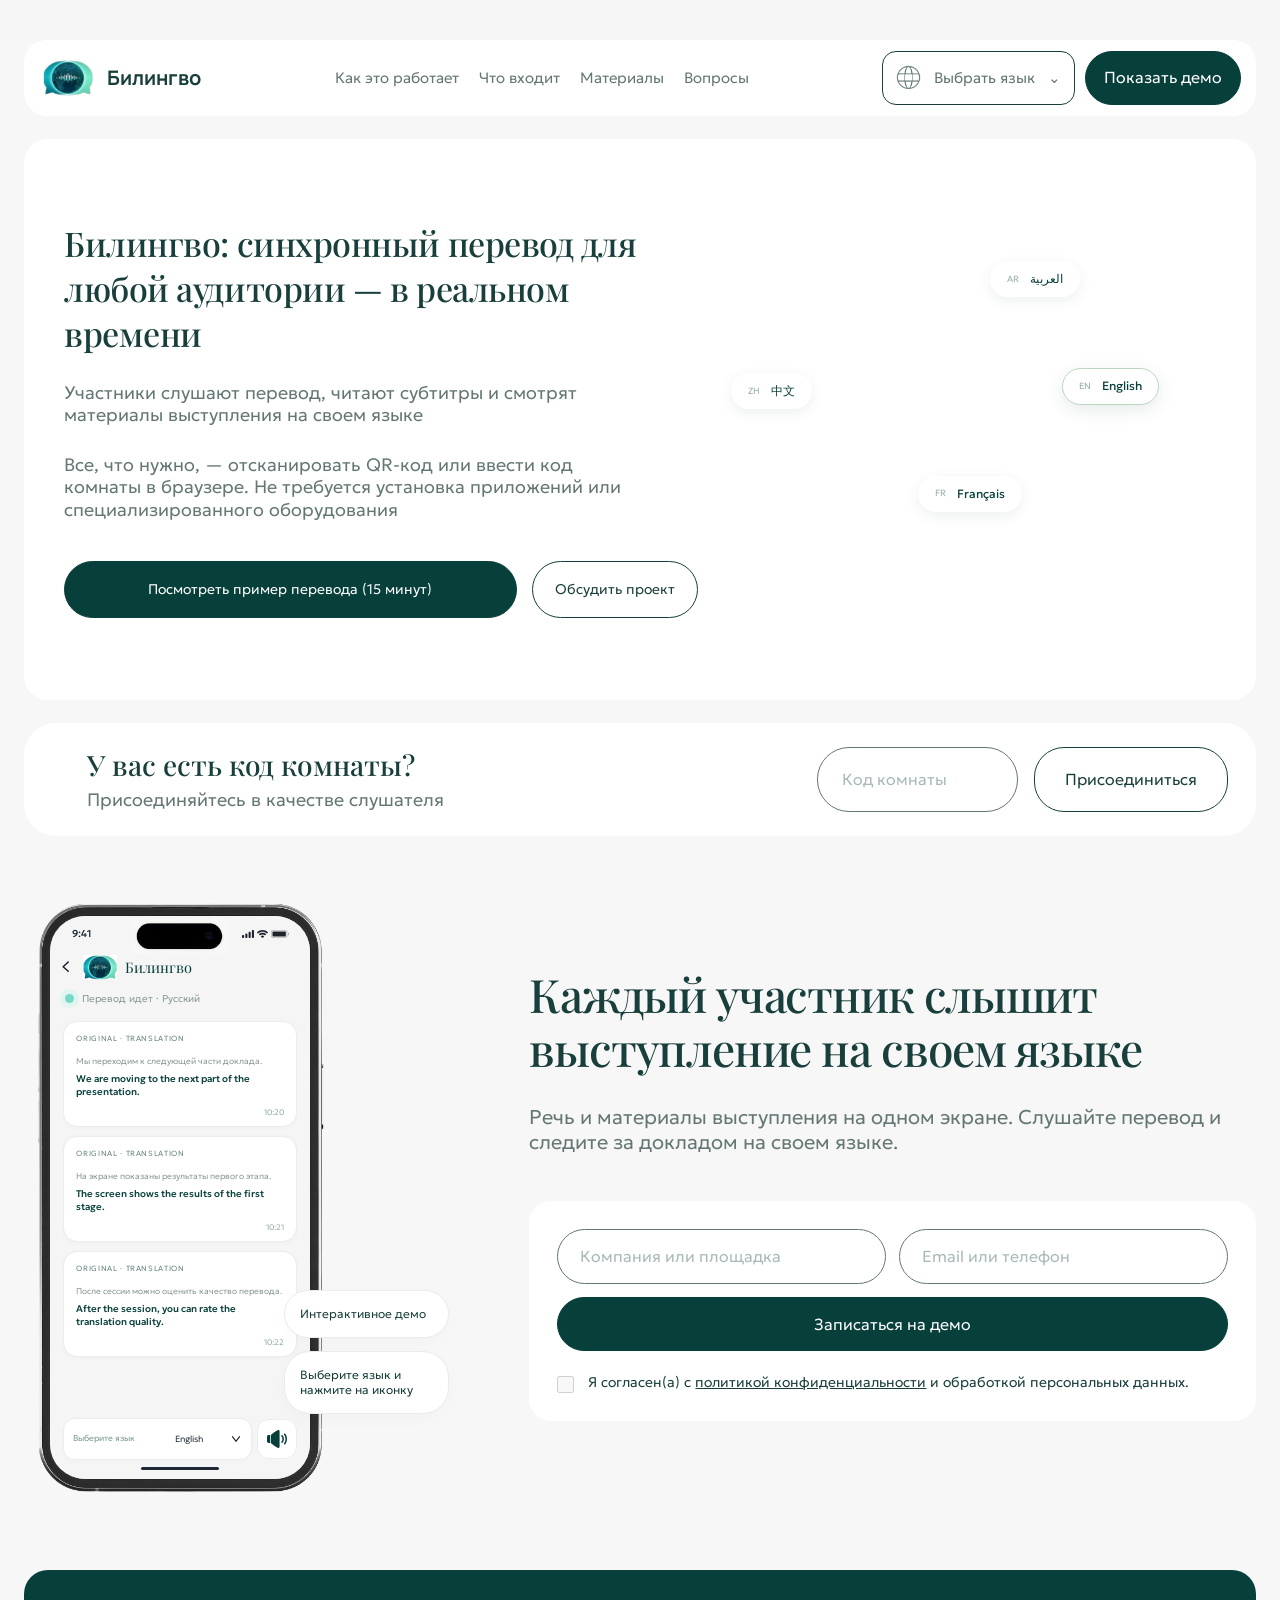
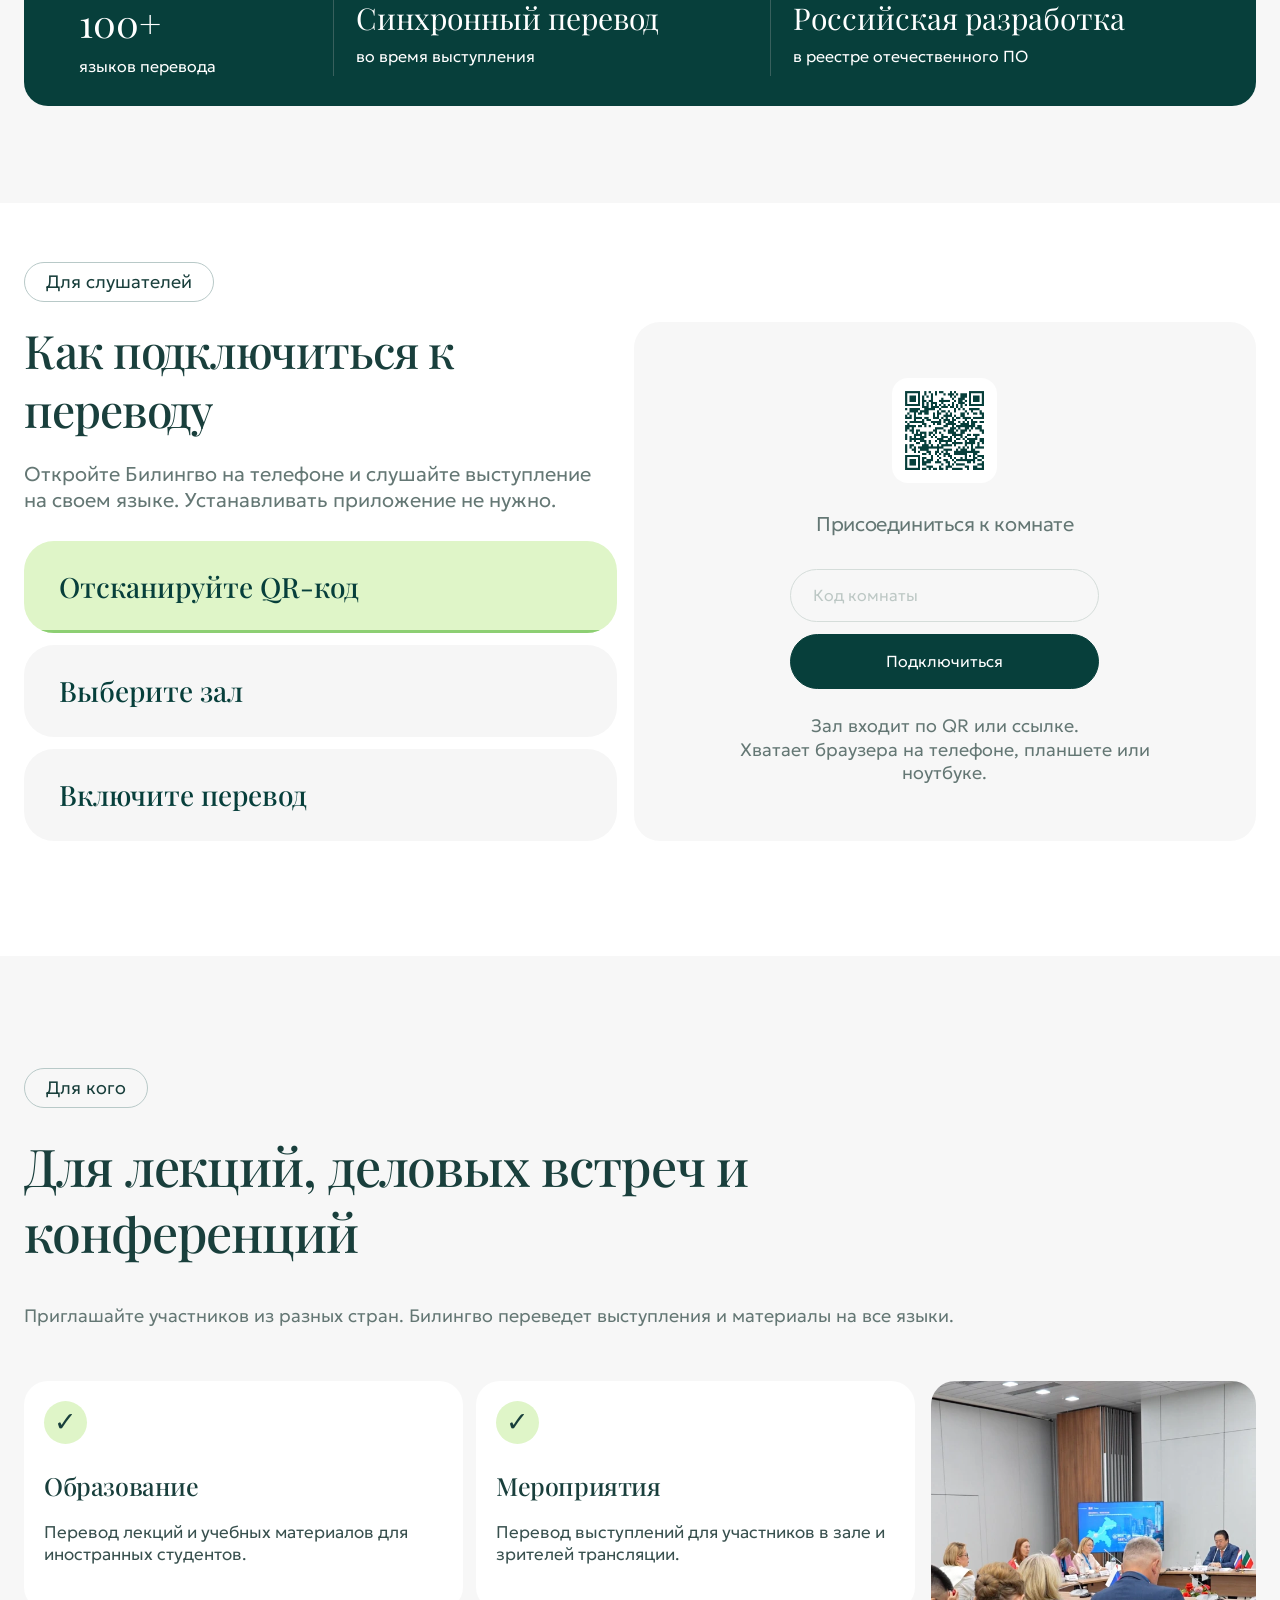
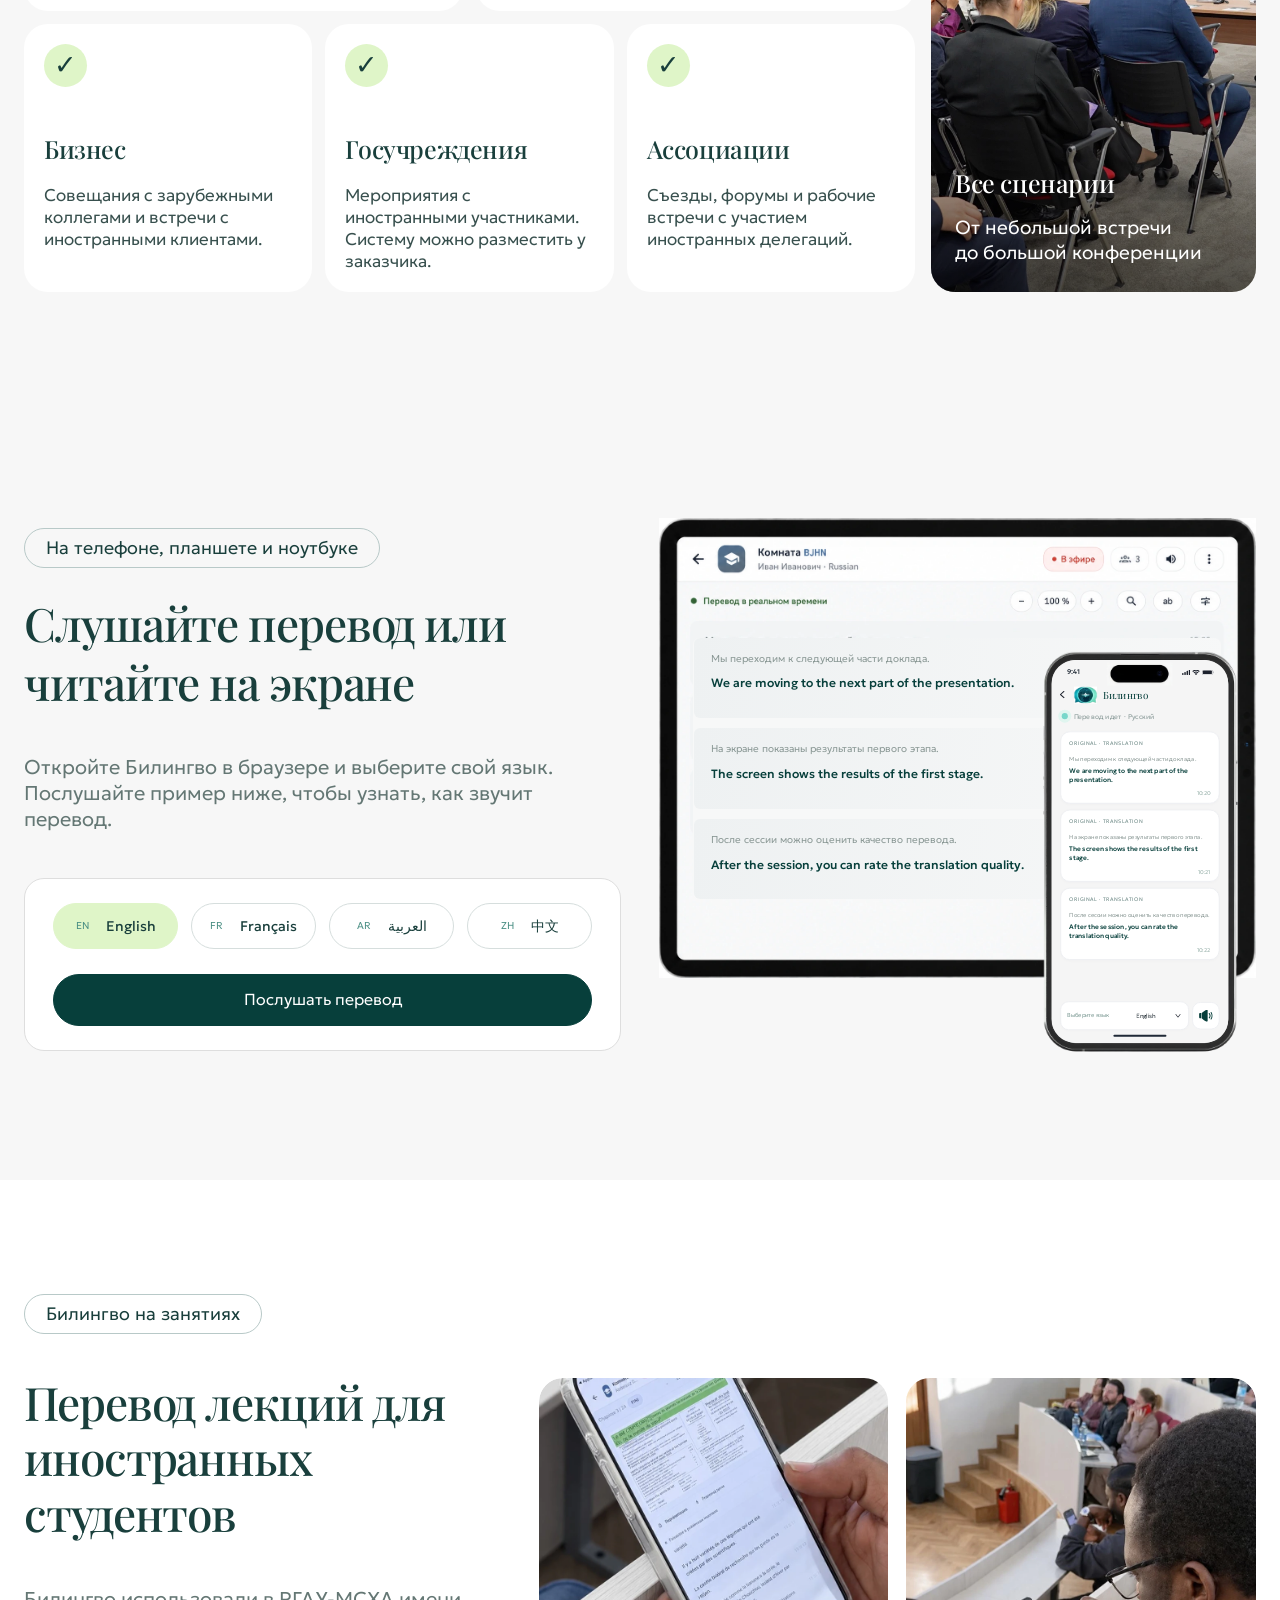
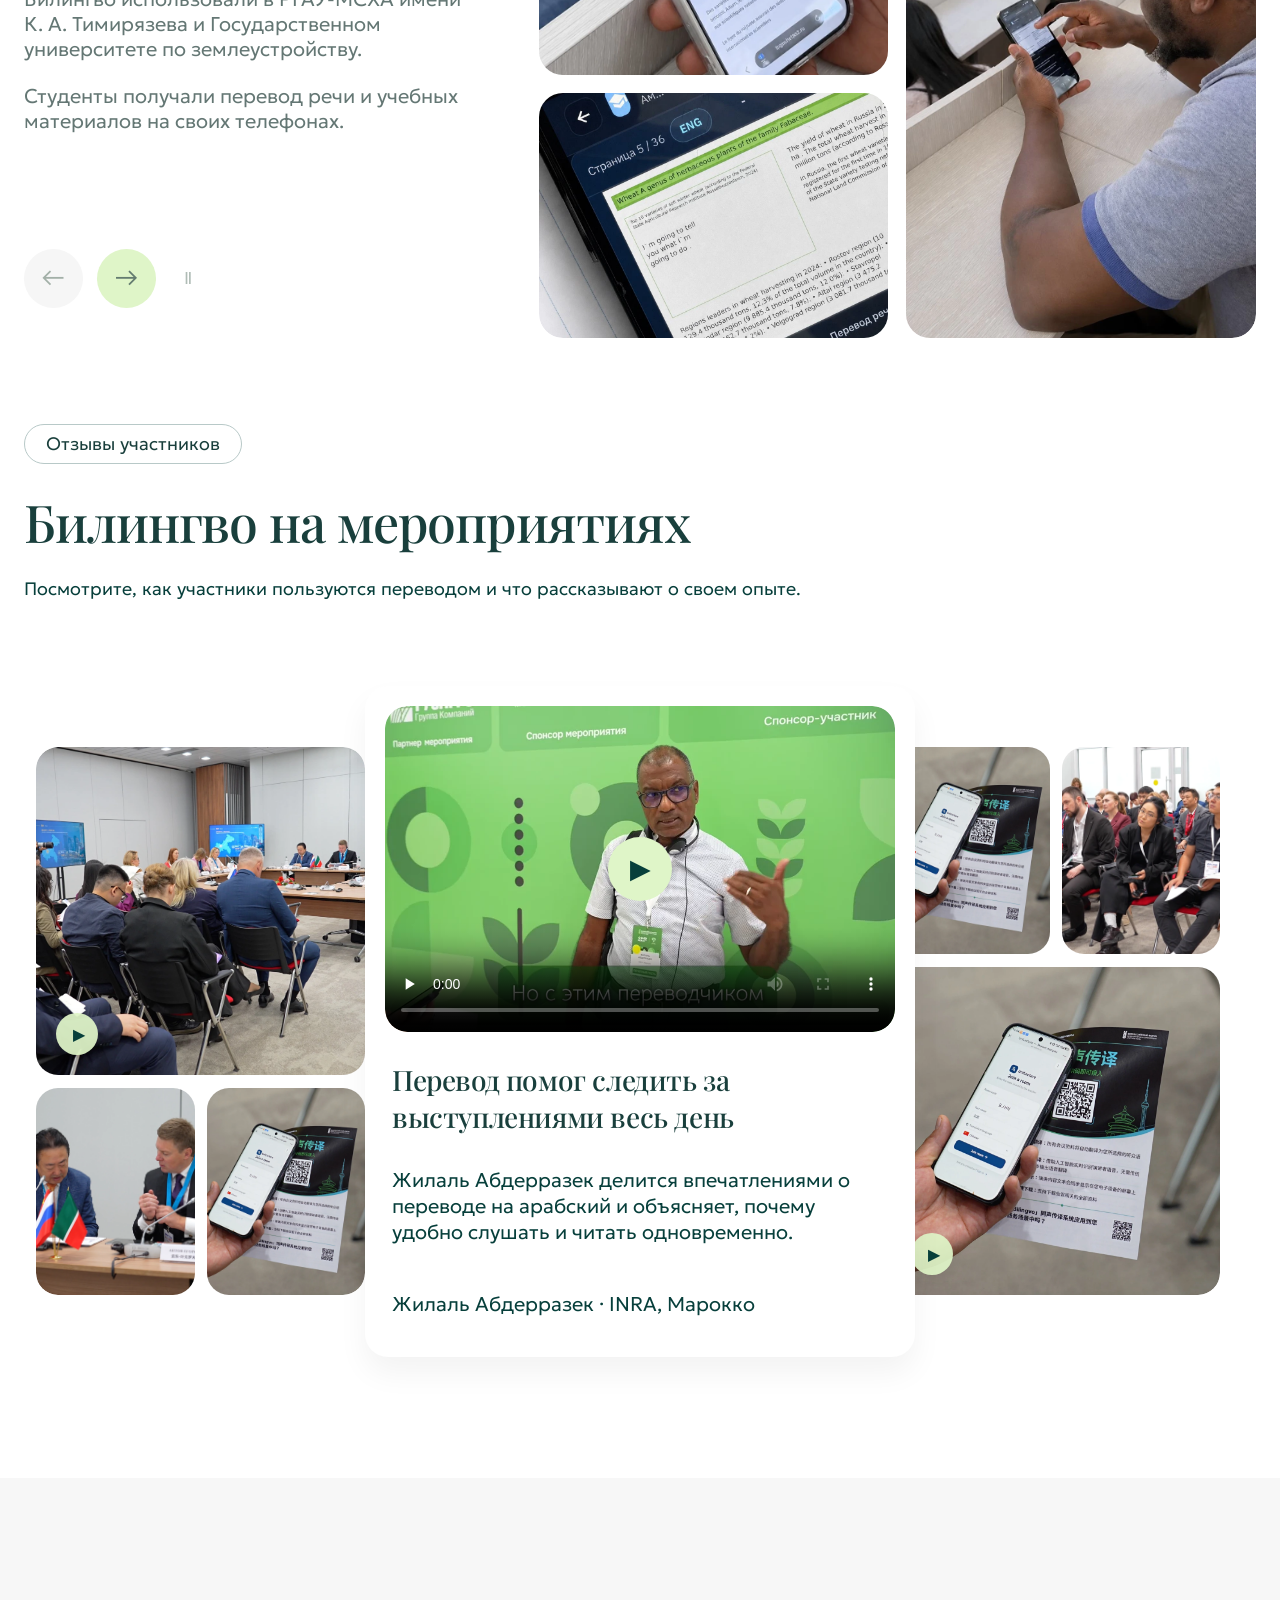
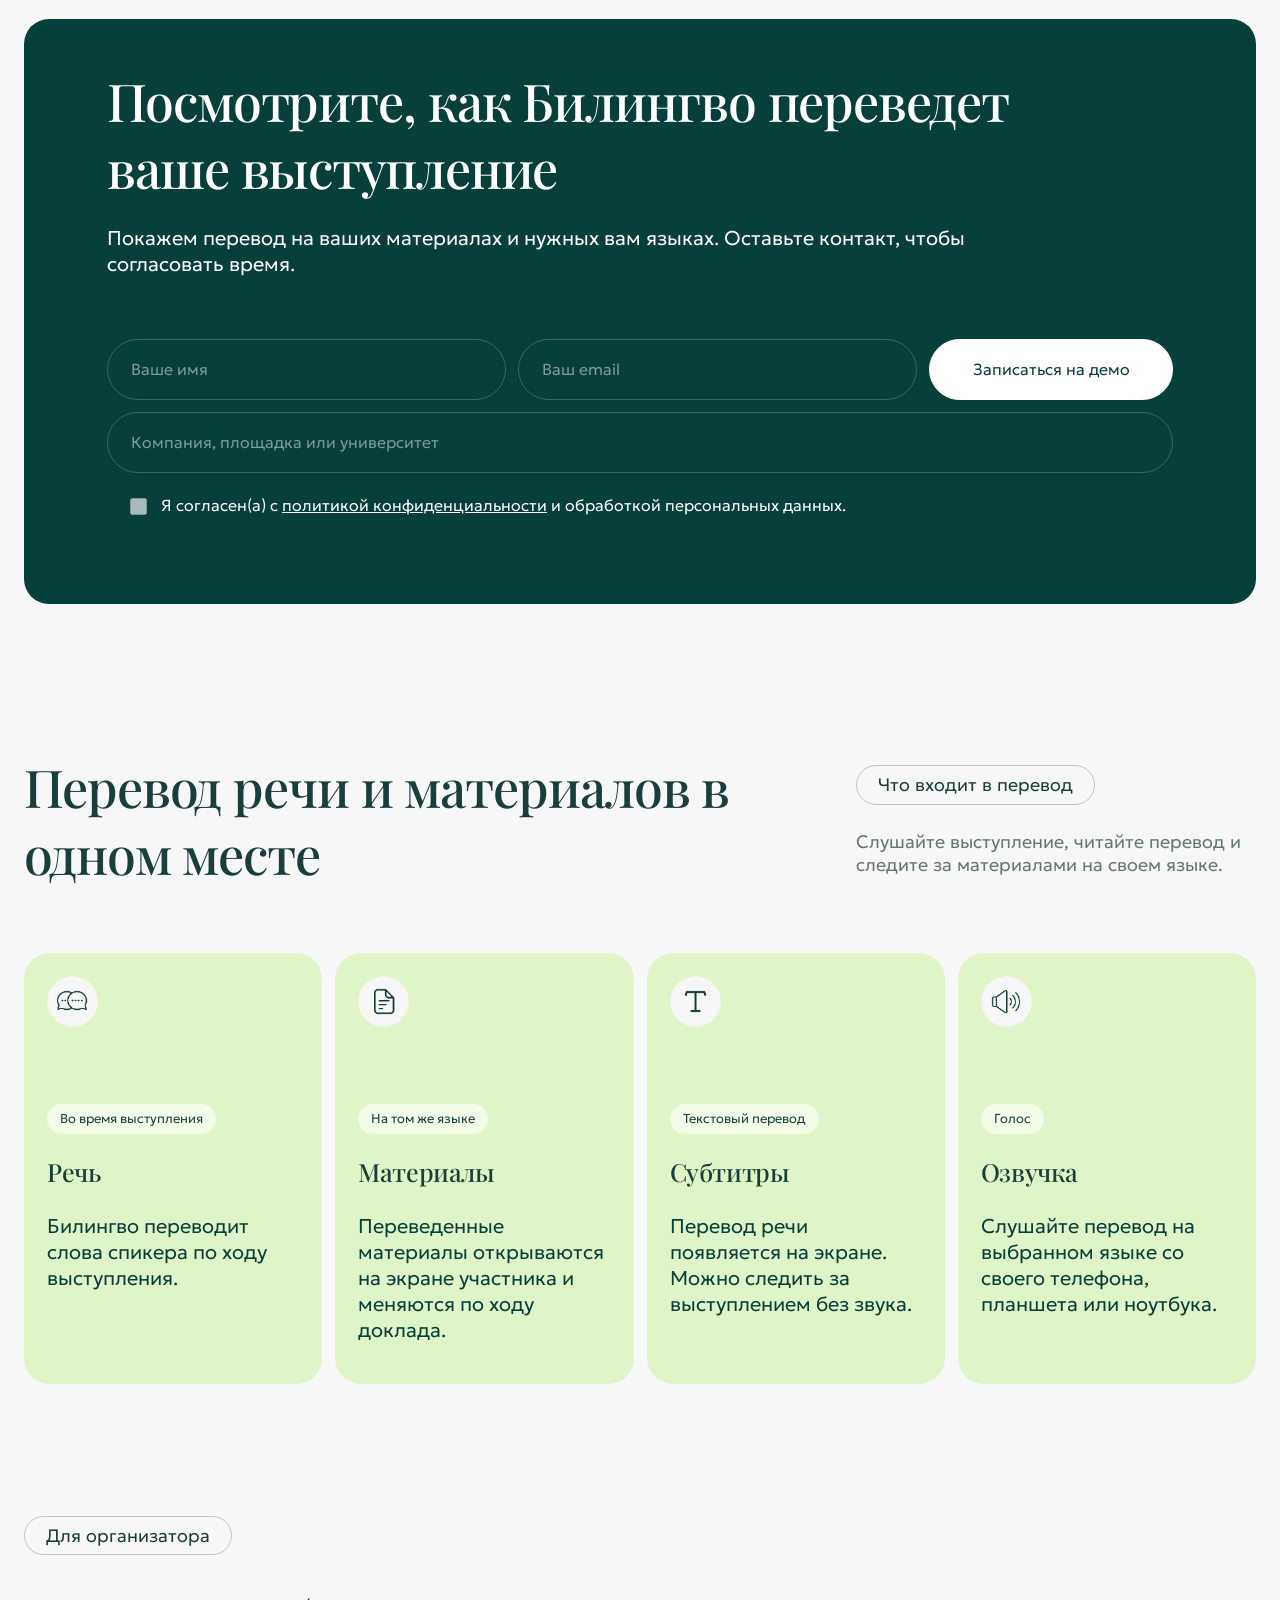
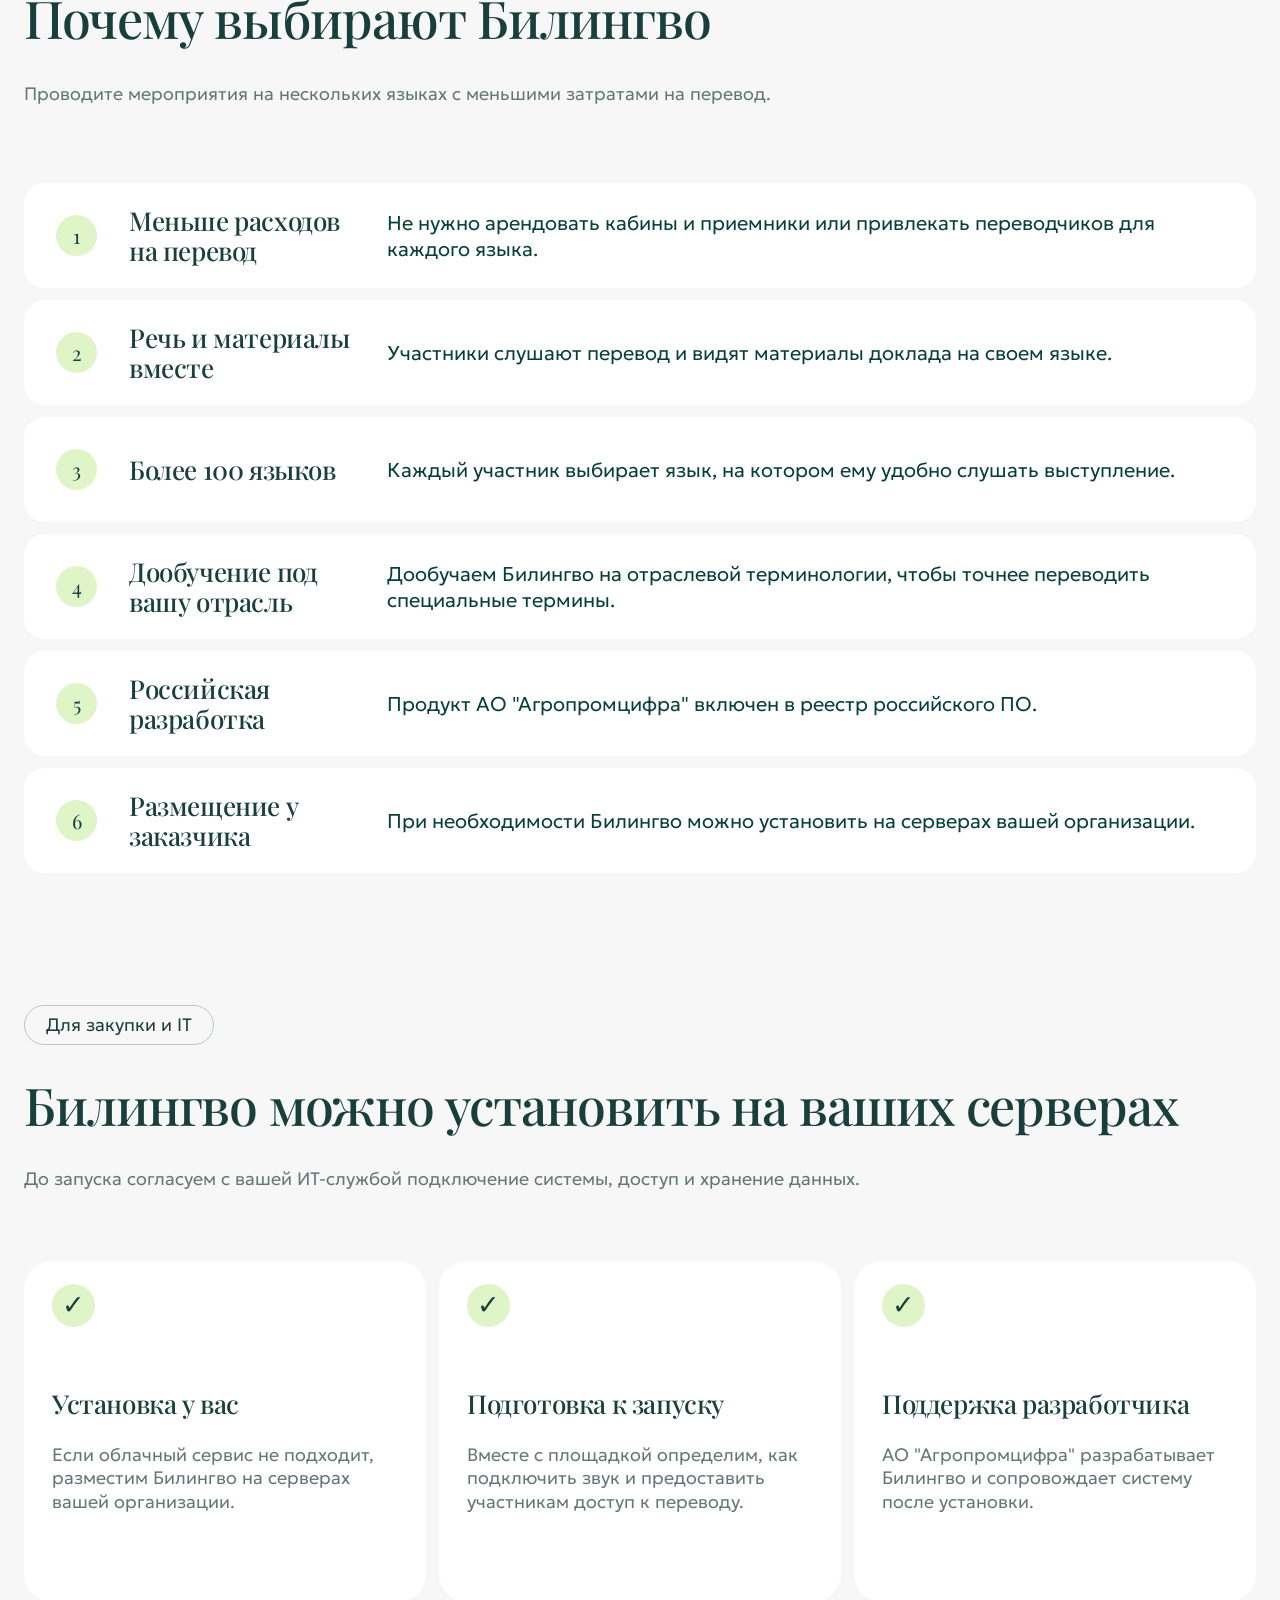
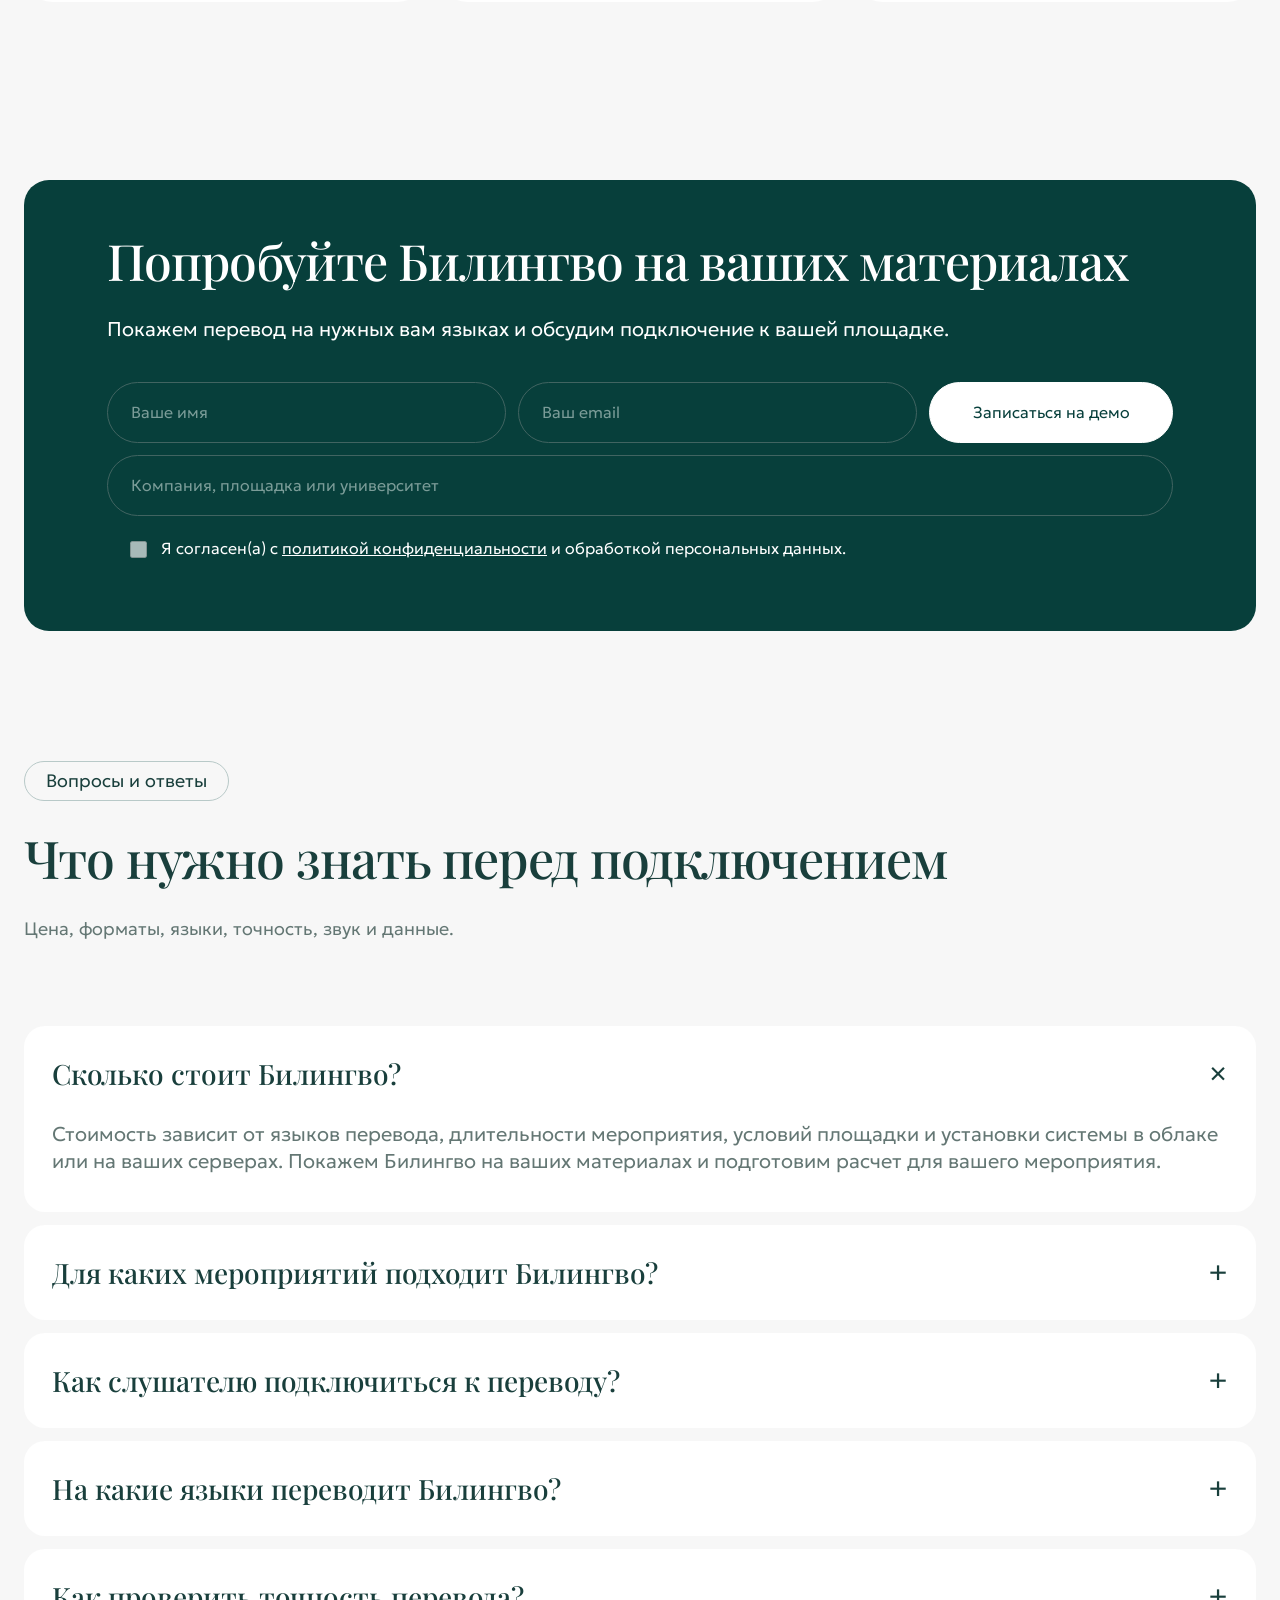
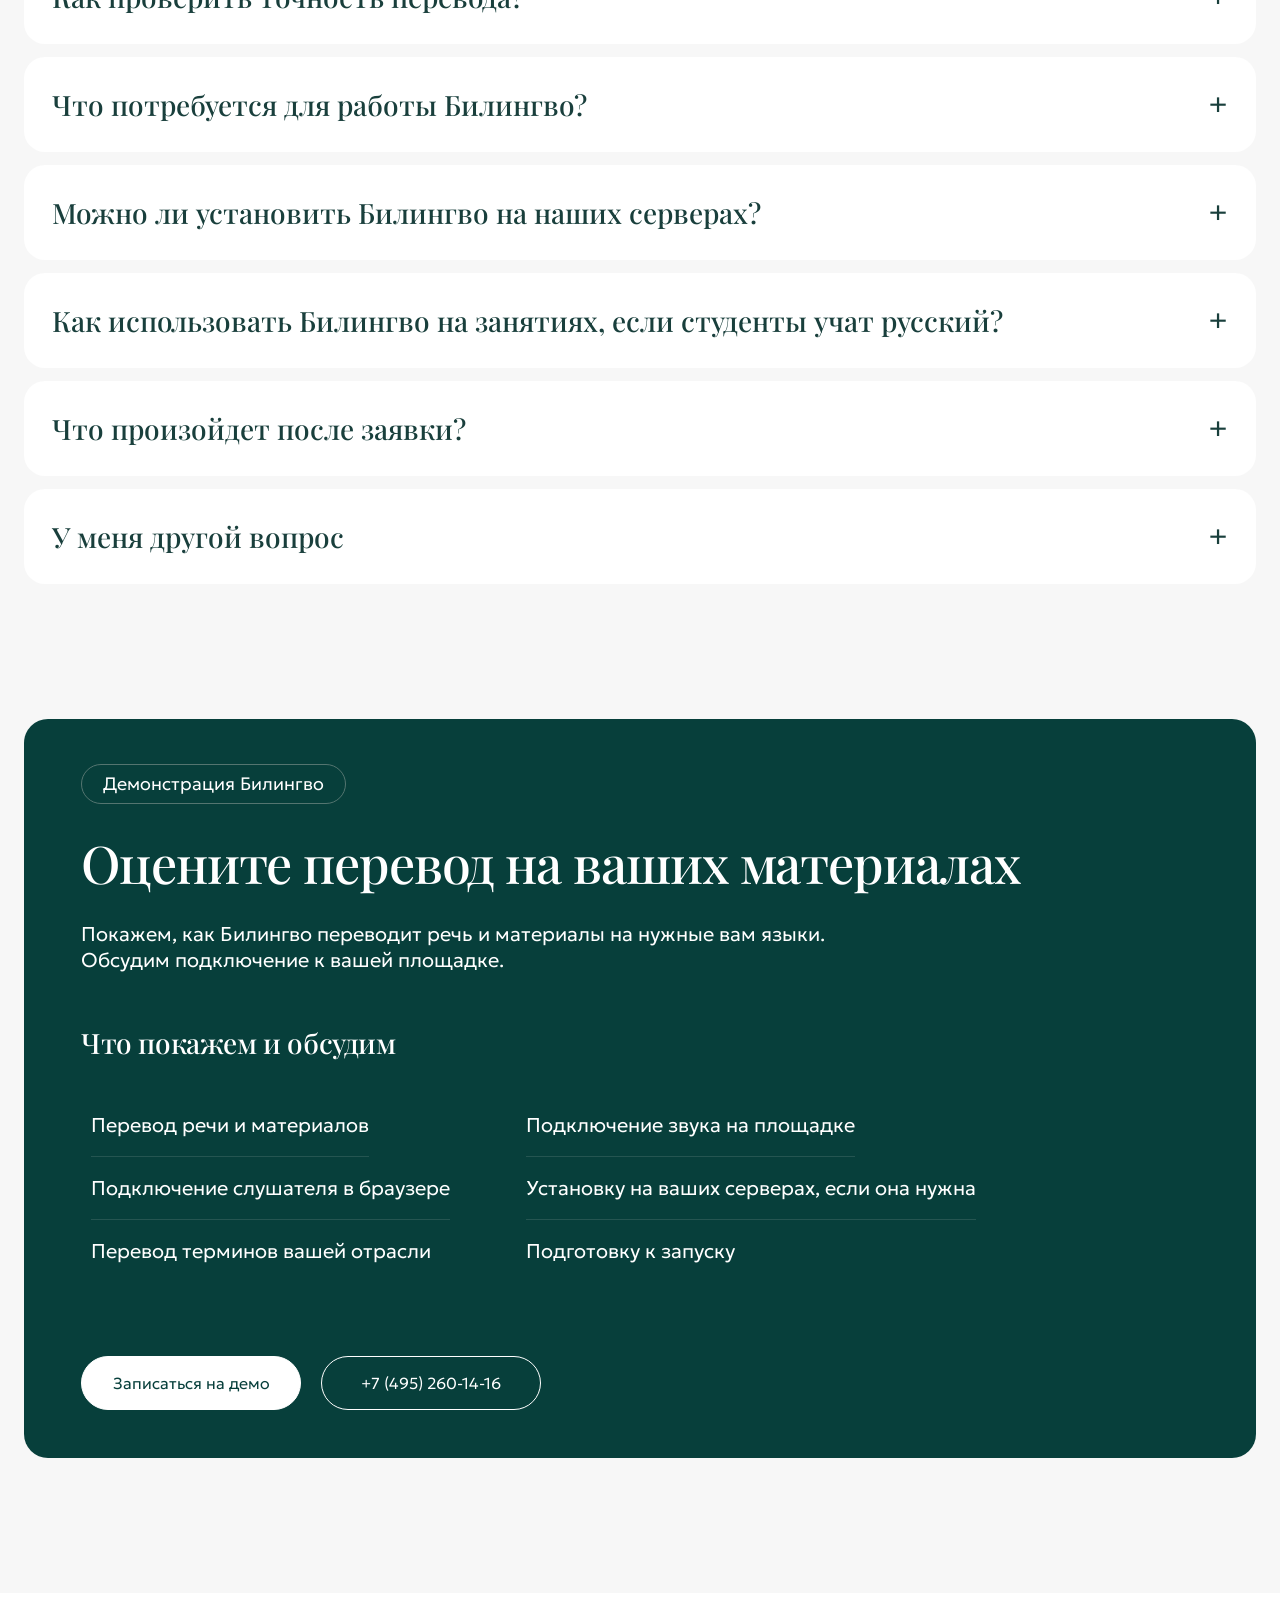
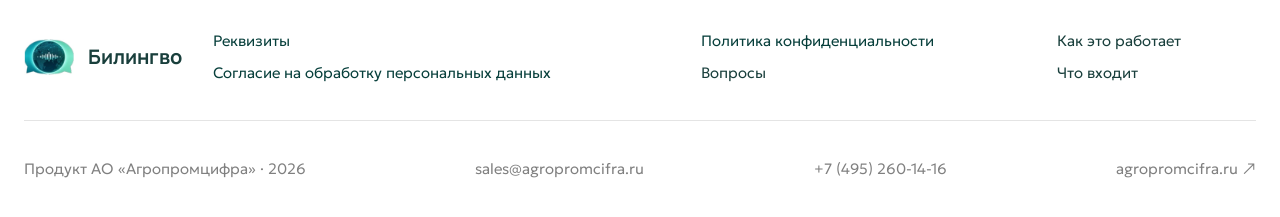
==== index.html @ e272d3e6 "Harden form submission configuration and static release integrity" ====
<!DOCTYPE html>

<html lang="ru">
<head>
<meta content="default-src 'none'; script-src 'self'; style-src 'self' 'unsafe-inline'; img-src 'self' data:; font-src 'self'; media-src 'self'; connect-src 'self'; object-src 'none'; base-uri 'none'; form-action 'none'; frame-src 'none'" http-equiv="Content-Security-Policy"/><meta content="no-referrer" name="referrer"/><meta charset="utf-8"/>
<meta content="width=device-width, initial-scale=1" name="viewport"/>
<meta content="noindex, nofollow" name="robots"/>
<title>Билингво — синхронный перевод для любой аудитории</title>
<meta content="Билингво: перевод речи, субтитров и материалов выступления на языке каждого участника." name="description"/>
<meta content="#073f3b" name="theme-color"/>
<link href="assets/logo.webp" rel="icon" type="image/webp"/>
<link crossorigin="anonymous" href="assets/fonts.css?v=2026-09-11-security-v1" integrity="sha384-Shr+6zV4I/X7ZRoTJwyJCp5PmkZXHh3zrxxQofL8cAatyz93Pf4d3wcshjDnfJzW" rel="stylesheet"/>
<link crossorigin="anonymous" href="styles.css?v=2026-09-11-security-v1" integrity="sha384-S+4EyW0B7pUCn56FViUmf2hhkNbdC+BVC/oU85SRf6cdbN73cJgkUiOp3xp1yOtV" rel="stylesheet"/>
<link crossorigin="anonymous" href="motion.css?v=2026-09-11-security-v1" integrity="sha384-v+b065B140jToSwoS2YsZz5sW6vMFr/rB7f1OLZSmbBUo41IvbgVogkOdhhptXwy" rel="stylesheet"/><script crossorigin="anonymous" defer="" integrity="sha384-7Og5j1ZBu30yR1zvlSvo0RHHPeP0V8BJM6j8iIJlovbi8ayjhIpkSH0dMSh9gYWT" referrerpolicy="no-referrer" src="security.js?v=2026-09-11-security-v1"></script><script crossorigin="anonymous" defer="" integrity="sha384-9C7InBUwK1aeMuDntLa5ZLzJJ1SJdS707muQGuabUkRZPVbw1WaVxT/Q8sPGjd1C" referrerpolicy="no-referrer" src="app.js?v=2026-09-11-security-v1"></script><script crossorigin="anonymous" defer="" integrity="sha384-ldd4uByipmRQUXwRrlHw5vV55m5ya5Kd3ngneQIoWmeiAP1mrdl3RLZykxrr/cRO" referrerpolicy="no-referrer" src="globe.js?v=2026-09-11-security-v1"></script></head>
<body><div data-asset-base="./assets/" id="bilingvo-site">
<header class="site-header wrap">
<a aria-label="Билингво, начало страницы" class="brand" href="#"><img alt="" height="47" src="assets/logo.webp" width="65"/><strong>Билингво</strong></a>
<nav aria-label="Основная навигация"><a href="#bl-how">Как это работает</a><a href="#bl-features">Что входит</a><a href="#bl-materials">Материалы</a><a href="#bl-faq">Вопросы</a></nav>
<div class="header-actions"><button class="language-button outline" data-open="language" type="button"><img alt="" class="globe" height="26" src="assets/icon-language.webp" width="25"/> Выбрать язык <span aria-hidden="true">⌄</span></button><a class="button" data-open="project" href="#bilingvo-project">Показать демо</a></div>
</header>
<main>
<section aria-labelledby="bl-hero-title" class="hero wrap" data-section="hero">
<div class="hero-copy">
<h1 id="bl-hero-title">Билингво: синхронный перевод для любой аудитории — в реальном времени</h1>
<p>Участники слушают перевод, читают субтитры и смотрят материалы выступления на своем языке</p>
<p>Все, что нужно, — отсканировать QR-код или ввести код комнаты в браузере. Не требуется установка приложений или специализированного оборудования</p>
<div class="hero-actions"><a class="button" data-open="sample" href="#bilingvo-sample">Посмотреть пример перевода (15 минут)</a><a class="button outline" data-open="project" href="#bilingvo-project">Обсудить проект</a></div>
</div>
<div aria-label="Интерактивная карта языков перевода" class="globe-demo">
<div aria-label="Карта языков. Перетащите для поворота, клавиши стрелок также вращают карту." class="globe-world" role="img" tabindex="0">
<img alt="Карта мира" class="globe-map" height="460" src="assets/globe-map.svg" width="460"/>
<canvas aria-hidden="true" class="globe-connections" height="920" width="920"></canvas>
<div aria-hidden="true" class="globe-points"></div>
</div>
<button aria-pressed="true" class="globe-language globe-en" data-lang="EN" type="button"><small>EN</small><span>English</span><i aria-hidden="true" class="mini-levels"><b></b><b></b><b></b><b></b><b></b></i></button>
<button aria-pressed="false" class="globe-language globe-ar" data-lang="AR" type="button"><small>AR</small><span lang="ar">العربية</span><i aria-hidden="true" class="mini-levels"><b></b><b></b><b></b><b></b><b></b></i></button>
<button aria-pressed="false" class="globe-language globe-zh" data-lang="ZH" type="button"><small>ZH</small><span lang="zh">中文</span><i aria-hidden="true" class="mini-levels"><b></b><b></b><b></b><b></b><b></b></i></button>
<button aria-pressed="false" class="globe-language globe-fr" data-lang="FR" type="button"><small>FR</small><span>Français</span><i aria-hidden="true" class="mini-levels"><b></b><b></b><b></b><b></b><b></b></i></button>
</div>
</section>
<section aria-label="Подключение слушателя" class="room-strip wrap">
<div><h2>У вас есть код комнаты?</h2><p>Присоединяйтесь в качестве слушателя</p></div>
<form class="room-form" data-kind="room" method="dialog"><fieldset class="bl-form-fields" data-bl-form="" disabled=""><label class="sr-only" for="bl-room-code">Код комнаты</label><input autocomplete="off" id="bl-room-code" maxlength="32" placeholder="Код комнаты" required=""/><button class="button outline" type="submit">Присоединиться</button></fieldset></form>
</section>
<section class="participant wrap" id="bilingvo-interactive">
<div class="phone-stage" id="bilingvo-phone"><div class="phone interactive-phone" data-phone="main">
<img alt="" aria-hidden="true" class="phone-shell" height="2242" src="assets/phone-frame.webp" width="1132"/>
<div class="phone-display">
<div class="phone-status"><time>9:41</time><div><img alt="" height="8" src="assets/cellular.svg" width="12"/><img alt="" height="8" src="assets/wifi.svg" width="11"/><img alt="" height="8" src="assets/battery.svg" width="17"/></div></div>
<div class="phone-brand"><img alt="" class="phone-back" height="17" src="assets/back.svg" width="16"/><img alt="" class="phone-logo" height="25" src="assets/logo.webp" width="35"/><span>Билингво</span></div>
<p class="phone-live"><i aria-hidden="true"></i><span>Перевод идет · Русский</span></p>
<div aria-label="Пример перевода выступления" class="caption-feed"><article class="caption-card" data-caption="0"><small>ORIGINAL · TRANSLATION</small><p class="source-caption">Мы переходим к следующей части доклада.</p><p class="target-caption" lang="en">We are moving to the next part of the presentation.</p><time>10:20</time></article><article class="caption-card" data-caption="1"><small>ORIGINAL · TRANSLATION</small><p class="source-caption">На экране показаны результаты первого этапа.</p><p class="target-caption" lang="en">The screen shows the results of the first stage.</p><time>10:21</time></article><article class="caption-card" data-caption="2"><small>ORIGINAL · TRANSLATION</small><p class="source-caption">После сессии можно оценить качество перевода.</p><p class="target-caption" lang="en">After the session, you can rate the translation quality.</p><time>10:22</time></article></div>
<div class="phone-controls"><label><span>Выберите язык</span><select aria-label="Язык перевода в телефоне" data-language-select=""><option value="EN">English</option><option value="FR">Français</option><option value="AR">العربية</option><option value="ZH">中文</option></select></label><button aria-label="Послушать перевод в телефоне" aria-pressed="false" class="phone-audio" data-audio-toggle="" type="button"><img alt="" height="18" src="assets/speaker.svg" width="20"/><span aria-hidden="true" class="pause-bars"></span></button></div>
<div aria-hidden="true" class="phone-home"></div>
</div><img alt="" aria-hidden="true" class="phone-island" height="126" src="assets/phone-island.webp" width="352"/></div><div class="phone-hints"><span>Интерактивное демо</span><span>Выберите язык и<br/>нажмите на иконку</span></div></div>
<div class="participant-copy"><h2>Каждый участник слышит выступление на своем языке</h2><p>Речь и материалы выступления на одном экране. Слушайте перевод и следите за докладом на своем языке.</p>
<form class="compact-form" data-lead-form="project" method="dialog"><fieldset class="bl-form-fields" data-bl-form="" disabled=""><div class="compact-fields"><label class="sr-only" for="bl-company-top">Компания или площадка</label><input id="bl-company-top" maxlength="200" name="company" placeholder="Компания или площадка" required=""/><label class="sr-only" for="bl-contact-top">Email или телефон</label><input id="bl-contact-top" maxlength="120" name="contact" placeholder="Email или телефон" required=""/><button class="button" type="submit">Записаться на демо</button></div><label class="consent"><input name="consent" required="" type="checkbox" value="accepted"/><span>Я согласен(а) с <button class="text-link" data-legal="privacy" type="button">политикой конфиденциальности</button> и обработкой персональных данных.</span></label></fieldset></form>
</div>
</section>
<div class="proof-strip wrap"><div><strong>100+</strong><span>языков перевода</span></div><div><strong>Синхронный перевод</strong><span>во время выступления</span></div><div><strong>Российская разработка</strong><span>в реестре отечественного ПО</span></div></div>
<section class="how white-section" data-section="how" id="bl-how"><div class="wrap two-columns"><div><span class="eyebrow">Для слушателей</span><h2>Как подключиться к переводу</h2><p>Откройте Билингво на телефоне и слушайте выступление на своем языке. Устанавливать приложение не нужно.</p><div aria-label="Как подключиться к переводу" class="steps" role="tablist"><button aria-controls="bl-how-panel" aria-selected="true" data-how="0" id="bl-how-tab-0" role="tab" type="button">Отсканируйте QR-код</button><button aria-controls="bl-how-panel" aria-selected="false" data-how="1" id="bl-how-tab-1" role="tab" tabindex="-1" type="button">Выберите зал</button><button aria-controls="bl-how-panel" aria-selected="false" data-how="2" id="bl-how-tab-2" role="tab" tabindex="-1" type="button">Включите перевод</button></div></div>
<div aria-labelledby="bl-how-tab-0" class="how-panel" id="bl-how-panel" role="tabpanel"><div class="how-screen" data-how-screen="0"><img alt="QR-код для открытия демонстрации Билингво" class="demo-qr" height="129" src="assets/demo-qr.png" width="129"/><h3>Присоединиться к комнате</h3><div class="room-code-example">Код комнаты</div><button class="button" data-how-next="1" type="button">Подключиться</button><p>Зал входит по QR или ссылке.<br/>Хватает браузера на телефоне, планшете или ноутбуке.</p></div>
<div class="how-screen" data-how-screen="1" hidden=""><span class="how-step-number">02</span><h3>Выберите зал</h3><p>Откройте комнату нужного выступления.</p><button class="hall-option" data-how-next="2" type="button"><span><b>Главный зал</b><small>Пример выступления</small></span><span aria-hidden="true">→</span></button><button class="hall-option" data-how-next="2" type="button"><span><b>Лекционный зал</b><small>Пример занятия</small></span><span aria-hidden="true">→</span></button></div>
<div class="how-screen" data-how-screen="2" hidden=""><span class="how-step-number">03</span><h3>Включите перевод</h3><p>Выберите язык и послушайте пример.</p><div class="how-languages"><button aria-pressed="true" data-lang="EN" type="button">English</button><button aria-pressed="false" data-lang="FR" type="button">Français</button><button aria-pressed="false" data-lang="AR" type="button">العربية</button><button aria-pressed="false" data-lang="ZH" type="button">中文</button></div><button aria-pressed="false" class="button how-play" data-audio-toggle="" type="button"><span data-audio-label="">Послушать перевод</span></button><p class="demo-note">Демонстрация интерфейса</p></div></div></div></section>
<section class="audiences wrap"><span class="eyebrow">Для кого</span><h2>Для лекций, деловых встреч и конференций</h2><p>Приглашайте участников из разных стран. Билингво переведет выступления и материалы на все языки.</p>
<div class="audience-grid"><div class="audience-cards"><article><span class="check">✓</span><h3>Образование</h3><p>Перевод лекций и учебных материалов для иностранных студентов.</p></article><article><span class="check">✓</span><h3>Мероприятия</h3><p>Перевод выступлений для участников в зале и зрителей трансляции.</p></article><article><span class="check">✓</span><h3>Бизнес</h3><p>Совещания с зарубежными коллегами и встречи с иностранными клиентами.</p></article><article><span class="check">✓</span><h3>Госучреждения</h3><p>Мероприятия с иностранными участниками. Систему можно разместить у заказчика.</p></article><article><span class="check">✓</span><h3>Ассоциации</h3><p>Съезды, форумы и рабочие встречи с участием иностранных делегаций.</p></article></div><figure class="audience-photo-card"><img alt="Участники международной конференции" height="900" loading="lazy" src="assets/event-hall.webp" width="540"/><figcaption><h3>Все сценарии</h3><p>От небольшой встречи<br/>до большой конференции</p></figcaption></figure></div>
</section>
<section class="devices wrap two-columns" id="bilingvo-listen"><div><span class="eyebrow">На телефоне, планшете и ноутбуке</span><h2>Слушайте перевод или читайте на экране</h2><p>Откройте Билингво в браузере и выберите свой язык. Послушайте пример ниже, чтобы узнать, как звучит перевод.</p><div aria-label="Послушайте перевод на выбранном языке" class="language-demo"><div class="language-options"><button aria-pressed="true" data-lang="EN" type="button"><small>EN</small> English</button><button aria-pressed="false" data-lang="FR" type="button"><small>FR</small> Français</button><button aria-pressed="false" data-lang="AR" type="button"><small>AR</small> العربية</button><button aria-pressed="false" data-lang="ZH" type="button"><small>ZH</small> 中文</button></div><button aria-pressed="false" class="button" data-audio-toggle="" type="button"><span data-audio-label="">Послушать перевод</span><span aria-hidden="true" class="playback-levels"><i></i><i></i><i></i><i></i></span></button><p aria-live="polite" class="audio-status" role="status"></p></div></div><div class="devices-stage"><div class="tablet"><img alt="Перевод на планшете" height="1100" loading="lazy" src="assets/tablet-frame.webp" width="1429"/><div class="tablet-captions"><article class="caption-card" data-caption="0"><small>ORIGINAL · TRANSLATION</small><p class="source-caption">Мы переходим к следующей части доклада.</p><p class="target-caption" lang="en">We are moving to the next part of the presentation.</p><time>10:20</time></article><article class="caption-card" data-caption="1"><small>ORIGINAL · TRANSLATION</small><p class="source-caption">На экране показаны результаты первого этапа.</p><p class="target-caption" lang="en">The screen shows the results of the first stage.</p><time>10:21</time></article><article class="caption-card" data-caption="2"><small>ORIGINAL · TRANSLATION</small><p class="source-caption">После сессии можно оценить качество перевода.</p><p class="target-caption" lang="en">After the session, you can rate the translation quality.</p><time>10:22</time></article></div></div><div class="phone interactive-phone" data-phone="small">
<img alt="" aria-hidden="true" class="phone-shell" height="2242" src="assets/phone-frame.webp" width="1132"/>
<div class="phone-display">
<div class="phone-status"><time>9:41</time><div><img alt="" height="8" src="assets/cellular.svg" width="12"/><img alt="" height="8" src="assets/wifi.svg" width="11"/><img alt="" height="8" src="assets/battery.svg" width="17"/></div></div>
<div class="phone-brand"><img alt="" class="phone-back" height="17" src="assets/back.svg" width="16"/><img alt="" class="phone-logo" height="25" src="assets/logo.webp" width="35"/><span>Билингво</span></div>
<p class="phone-live"><i aria-hidden="true"></i><span>Перевод идет · Русский</span></p>
<div aria-label="Пример перевода выступления" class="caption-feed"><article class="caption-card" data-caption="0"><small>ORIGINAL · TRANSLATION</small><p class="source-caption">Мы переходим к следующей части доклада.</p><p class="target-caption" lang="en">We are moving to the next part of the presentation.</p><time>10:20</time></article><article class="caption-card" data-caption="1"><small>ORIGINAL · TRANSLATION</small><p class="source-caption">На экране показаны результаты первого этапа.</p><p class="target-caption" lang="en">The screen shows the results of the first stage.</p><time>10:21</time></article><article class="caption-card" data-caption="2"><small>ORIGINAL · TRANSLATION</small><p class="source-caption">После сессии можно оценить качество перевода.</p><p class="target-caption" lang="en">After the session, you can rate the translation quality.</p><time>10:22</time></article></div>
<div class="phone-controls"><label><span>Выберите язык</span><select aria-label="Язык перевода в телефоне" data-language-select=""><option value="EN">English</option><option value="FR">Français</option><option value="AR">العربية</option><option value="ZH">中文</option></select></label><button aria-label="Послушать перевод в телефоне" aria-pressed="false" class="phone-audio" data-audio-toggle="" type="button"><img alt="" height="18" src="assets/speaker.svg" width="20"/><span aria-hidden="true" class="pause-bars"></span></button></div>
<div aria-hidden="true" class="phone-home"></div>
</div><img alt="" aria-hidden="true" class="phone-island" height="126" src="assets/phone-island.webp" width="352"/></div></div></section>
<div class="white-section evidence-section">
<section class="universities wrap" id="bl-materials"><div><span class="eyebrow">Билингво на занятиях</span><h2>Перевод лекций для иностранных студентов</h2><p>Билингво использовали в РГАУ-МСХА имени К. А. Тимирязева и Государственном университете по землеустройству.</p><p>Студенты получали перевод речи и учебных материалов на своих телефонах.</p><div class="gallery-controls"><button aria-label="Предыдущие фотографии" data-gallery-prev="" type="button">←</button><button aria-label="Следующие фотографии" data-gallery-next="" type="button">→</button><button aria-label="Приостановить автопрокрутку фотографий" aria-pressed="false" class="gallery-pause" data-gallery-pause="" type="button">Ⅱ</button></div></div><div aria-label="Билингво на занятиях" aria-roledescription="карусель" class="photo-carousel"><div class="photo-track"><div aria-label="1 из 3" aria-roledescription="слайд" class="photo-slide" role="group"><div><img alt="Перевод учебных материалов на телефоне" height="320" loading="lazy" src="assets/lecture-phone.webp" width="370"/><img alt="Перевод материалов лекции на английский" height="264" loading="lazy" src="assets/lecture-material.webp" width="370"/></div><img alt="Студент слушает перевод лекции" height="602" loading="lazy" src="assets/lecture-student.webp" width="370"/></div><div aria-label="2 из 3" aria-roledescription="слайд" class="photo-slide" role="group"><img alt="Билингво в лекционной аудитории" height="602" loading="lazy" src="assets/lecture-student.webp" width="370"/><div><img alt="Учебные материалы на языке студента" height="320" loading="lazy" src="assets/lecture-material.webp" width="370"/><img alt="Материалы на личном телефоне" height="264" loading="lazy" src="assets/lecture-phone.webp" width="370"/></div></div><div aria-label="3 из 3" aria-roledescription="слайд" class="photo-slide" role="group"><img alt="Текст перевода крупным планом" height="602" loading="lazy" src="assets/lecture-phone.webp" width="370"/><div><img alt="Перевод выступления во время занятия" height="320" loading="lazy" src="assets/lecture-student.webp" width="370"/><img alt="Перевод учебных материалов" height="264" loading="lazy" src="assets/lecture-material.webp" width="370"/></div></div></div></div></section>
<section class="reviews wrap" id="bilingvo-reviews"><span class="eyebrow">Отзывы участников</span><h2>Билингво на мероприятиях</h2><p>Посмотрите, как участники пользуются переводом и что рассказывают о своем опыте.</p><div class="review-collage"><div class="review-side review-left"><button aria-label="Смотреть видео Билингво на мероприятии" class="event-video-tile" data-open-video="event" type="button"><img alt="Международная конференция" height="330" loading="lazy" src="assets/event-hall.webp" width="387"/><span aria-hidden="true" class="small-video-play">▶</span></button><div class="review-small-photos"><img alt="Обсуждение с участником конференции" height="210" loading="lazy" src="assets/event-interview.webp" width="200"/><img alt="Подключение на телефоне" height="210" loading="lazy" src="assets/event-qr.webp" width="180"/></div></div><article class="review-card"><div class="review-cover"><video aria-label="Видеоотзыв Жиляля Абдерразека" controls="" id="bl-review-video" playsinline="" poster="assets/jilal-poster.webp" preload="none"><source src="assets/video/jilal.mp4" type="video/mp4"/></video><button aria-label="Смотреть видеоотзыв Жиляля Абдерразека" class="video-play" data-play-video="bl-review-video" type="button"><span aria-hidden="true">▶</span></button></div><div class="review-copy"><h3>Перевод помог следить за выступлениями весь день</h3><p>Жилаль Абдерразек делится впечатлениями о переводе на арабский и объясняет, почему удобно слушать и читать одновременно.</p><p>Жилаль Абдерразек · INRA, Марокко</p></div></article><div class="review-side review-right"><div class="review-small-photos"><img alt="Вход в комнату перевода" height="210" loading="lazy" src="assets/event-qr.webp" width="170"/><img alt="Участники международного мероприятия" height="210" loading="lazy" src="assets/event-audience.webp" width="190"/></div><button aria-label="Посмотреть работу Билингво на площадке" class="event-video-tile" data-open-video="event" type="button"><img alt="Подключение участника по QR-коду" height="330" loading="lazy" src="assets/event-qr.webp" width="354"/><span aria-hidden="true" class="small-video-play">▶</span></button></div></div></section>
</div>
<section class="demo-panel wrap" id="bl-demo"><h2>Посмотрите, как Билингво переведет ваше выступление</h2><p>Покажем перевод на ваших материалах и нужных вам языках. Оставьте контакт, чтобы согласовать время.</p><form data-lead-form="project" method="dialog"><fieldset class="bl-form-fields" data-bl-form="" disabled=""><div class="demo-fields"><label class="sr-only" for="bl-name-one">Ваше имя</label><input autocomplete="name" id="bl-name-one" maxlength="100" name="name" placeholder="Ваше имя" required=""/><label class="sr-only" for="bl-email-one">Ваш email</label><input autocomplete="email" id="bl-email-one" maxlength="254" name="email" placeholder="Ваш email" required="" type="email"/><button class="button light" type="submit">Записаться на демо</button><label class="sr-only" for="bl-company-one">Компания, площадка или университет</label><input class="full-width" id="bl-company-one" maxlength="200" name="company" placeholder="Компания, площадка или университет"/></div><label class="consent"><input name="consent" required="" type="checkbox" value="accepted"/><span>Я согласен(а) с <button class="text-link" data-legal="privacy" type="button">политикой конфиденциальности</button> и обработкой персональных данных.</span></label></fieldset></form></section>
<section class="features wrap" id="bl-features"><div class="features-heading"><h2>Перевод речи и материалов в одном месте</h2><div><span class="eyebrow">Что входит в перевод</span><p>Слушайте выступление, читайте перевод и следите за материалами на своем языке.</p></div></div><div class="feature-grid"><article><img alt="" class="feature-icon" height="51" src="assets/icon-speech.webp" width="51"/><span class="feature-tag">Во время выступления</span><h3>Речь</h3><p>Билингво переводит слова спикера по ходу выступления.</p></article><article><img alt="" class="feature-icon" height="51" src="assets/icon-materials.webp" width="51"/><span class="feature-tag">На том же языке</span><h3>Материалы</h3><p>Переведенные материалы открываются на экране участника и меняются по ходу доклада.</p></article><article><img alt="" class="feature-icon" height="51" src="assets/icon-text.webp" width="51"/><span class="feature-tag">Текстовый перевод</span><h3>Субтитры</h3><p>Перевод речи появляется на экране. Можно следить за выступлением без звука.</p></article><article><img alt="" class="feature-icon" height="51" src="assets/icon-audio.webp" width="51"/><span class="feature-tag">Голос</span><h3>Озвучка</h3><p>Слушайте перевод на выбранном языке со своего телефона, планшета или ноутбука.</p></article></div></section>
<section class="benefits wrap"><span class="eyebrow">Для организатора</span><h2>Почему выбирают Билингво</h2><p>Проводите мероприятия на нескольких языках с меньшими затратами на перевод.</p><ol class="benefit-list"><li><h3>Меньше расходов на перевод</h3><p>Не нужно арендовать кабины и приемники или привлекать переводчиков для каждого языка.</p></li><li><h3>Речь и материалы вместе</h3><p>Участники слушают перевод и видят материалы доклада на своем языке.</p></li><li><h3>Более 100 языков</h3><p>Каждый участник выбирает язык, на котором ему удобно слушать выступление.</p></li><li><h3>Дообучение под вашу отрасль</h3><p>Дообучаем Билингво на отраслевой терминологии, чтобы точнее переводить специальные термины.</p></li><li><h3>Российская разработка</h3><p>Продукт АО "Агропромцифра" включен в реестр российского ПО.</p></li><li><h3>Размещение у заказчика</h3><p>При необходимости Билингво можно установить на серверах вашей организации.</p></li></ol></section>
<section class="data-section wrap"><span class="eyebrow">Для закупки и IT</span><h2>Билингво можно установить на ваших серверах</h2><p>До запуска согласуем с вашей ИТ-службой подключение системы, доступ и хранение данных.</p><div class="data-grid"><article><span class="check">✓</span><h3>Установка у вас</h3><p>Если облачный сервис не подходит, разместим Билингво на серверах вашей организации.</p></article><article><span class="check">✓</span><h3>Подготовка к запуску</h3><p>Вместе с площадкой определим, как подключить звук и предоставить участникам доступ к переводу.</p></article><article><span class="check">✓</span><h3>Поддержка разработчика</h3><p>АО "Агропромцифра" разрабатывает Билингво и сопровождает систему после установки.</p></article></div></section>
<section class="demo-panel wrap second-demo"><h2>Попробуйте Билингво на ваших материалах</h2><p>Покажем перевод на нужных вам языках и обсудим подключение к вашей площадке.</p><form data-lead-form="project" method="dialog"><fieldset class="bl-form-fields" data-bl-form="" disabled=""><div class="demo-fields"><label class="sr-only" for="bl-name-two">Ваше имя</label><input autocomplete="name" id="bl-name-two" maxlength="100" name="name" placeholder="Ваше имя" required=""/><label class="sr-only" for="bl-email-two">Ваш email</label><input autocomplete="email" id="bl-email-two" maxlength="254" name="email" placeholder="Ваш email" required="" type="email"/><button class="button light" type="submit">Записаться на демо</button><label class="sr-only" for="bl-company-two">Компания, площадка или университет</label><input class="full-width" id="bl-company-two" maxlength="200" name="company" placeholder="Компания, площадка или университет"/></div><label class="consent"><input name="consent" required="" type="checkbox" value="accepted"/><span>Я согласен(а) с <button class="text-link" data-legal="privacy" type="button">политикой конфиденциальности</button> и обработкой персональных данных.</span></label></fieldset></form></section>
<section class="faq wrap" id="bl-faq"><span class="eyebrow">Вопросы и ответы</span><h2>Что нужно знать перед подключением</h2><p>Цена, форматы, языки, точность, звук и данные.</p><div class="faq-list"><details open=""><summary>Сколько стоит Билингво?</summary><p>Стоимость зависит от языков перевода, длительности мероприятия, условий площадки и установки системы в облаке или на ваших серверах. Покажем Билингво на ваших материалах и подготовим расчет для вашего мероприятия.</p></details><details><summary>Для каких мероприятий подходит Билингво?</summary><p>Для совещаний, лекций, конференций, трансляций и смешанного зала.</p></details><details><summary>Как слушателю подключиться к переводу?</summary><p>Сканирует QR-код или вводит код комнаты в браузере. Приложение устанавливать не нужно.</p></details><details><summary>На какие языки переводит Билингво?</summary><p>Более 100 языков. Языковые пары и термины вашей программы проверяем на показе.</p></details><details><summary>Как проверить точность перевода?</summary><p>Перевод и термины проверяем на отрывке вашего выступления до запуска.</p></details><details><summary>Что потребуется для работы Билингво?</summary><p>Слушатель открывает перевод в браузере на своем устройстве. Кабины и установка приложения не нужны.</p></details><details><summary>Можно ли установить Билингво на наших серверах?</summary><p>Место обработки речи, материалов и перевода согласуем с IT до запуска. Возможно размещение у заказчика.</p></details><details><summary>Как использовать Билингво на занятиях, если студенты учат русский?</summary><p>Этот вопрос можно обсудить на демонстрации для вашей образовательной программы.</p></details><details><summary>Что произойдет после заявки?</summary><p>Уточним языки, материалы, дату показа, площадку и звук. Проведем показ на отрывке вашего выступления.</p></details><details><summary>У меня другой вопрос</summary><p>Напишите на <a href="mailto:sales@agropromcifra.ru">sales@agropromcifra.ru</a> или позвоните <a href="tel:+74952601416">+7 (495) 260-14-16</a>.</p></details></div></section>
<section class="next-step wrap"><span class="eyebrow">Демонстрация Билингво</span><h2>Оцените перевод на ваших материалах</h2><div class="next-intro"><p>Покажем, как Билингво переводит речь и материалы на нужные вам языки. Обсудим подключение к вашей площадке.</p><h3>Что покажем и обсудим</h3></div><div class="next-list"><div><p>Перевод речи и материалов</p><p>Подключение слушателя в браузере</p><p>Перевод терминов вашей отрасли</p></div><div><p>Подключение звука на площадке</p><p>Установку на ваших серверах, если она нужна</p><p>Подготовку к запуску</p></div></div><div class="next-actions"><a class="button light" data-open="project" href="#bilingvo-project">Записаться на демо</a><a class="button outline" href="tel:+74952601416">+7 (495) 260-14-16</a></div></section>
</main>
<footer><div class="footer-top wrap"><a class="brand" href="#"><img alt="" height="47" loading="lazy" src="assets/logo.webp" width="65"/><strong>Билингво</strong></a><div><button class="footer-link" data-legal="company">Реквизиты</button><button class="footer-link" data-legal="privacy">Согласие на обработку персональных данных</button></div><div><button class="footer-link" data-legal="privacy">Политика конфиденциальности</button><a href="#bl-faq">Вопросы</a></div><div><a href="#bl-how">Как это работает</a><a href="#bl-features">Что входит</a></div></div><div class="footer-bottom wrap"><span>Продукт АО «Агропромцифра» · 2026</span><a href="mailto:sales@agropromcifra.ru">sales@agropromcifra.ru</a><a href="tel:+74952601416">+7 (495) 260-14-16</a><a href="https://agropromcifra.ru" rel="noopener noreferrer" target="_blank">agropromcifra.ru ↗</a></div></footer>
<dialog aria-labelledby="bl-project-title" class="bilingvo-dialog project-dialog" id="bilingvo-project"><button aria-label="Закрыть" class="dialog-close" data-close="" type="button">×</button><h2 id="bl-project-title">Запланировать демонстрацию</h2><p>Покажем Билингво на нужных вам языках и ответим на вопросы.<br/>Оставьте контакт, чтобы согласовать удобное время.</p><form data-lead-form="project" method="dialog"><fieldset class="bl-form-fields" data-bl-form="" disabled=""><div class="project-fields"><label class="sr-only" for="bl-project-name">Ваше имя</label><input autocomplete="name" id="bl-project-name" maxlength="100" name="name" placeholder="Ваше имя" required=""/><label class="sr-only" for="bl-project-contact">Email или телефон</label><input autocomplete="email" id="bl-project-contact" maxlength="120" name="contact" placeholder="Email или телефон" required=""/><label class="sr-only" for="bl-project-org">Организация</label><input id="bl-project-org" maxlength="200" name="company" placeholder="Организация"/><label class="sr-only" for="bl-project-message">Что хотите обсудить?</label><textarea id="bl-project-message" maxlength="2000" name="message" placeholder="Что хотите обсудить? Например, перевод лекций на английский и китайский" rows="4"></textarea></div><label class="consent"><input name="consent" required="" type="checkbox" value="accepted"/><span>Я согласен(а) с <button class="text-link" data-legal="privacy" type="button">политикой конфиденциальности</button> и обработкой персональных данных.</span></label><p class="form-status" role="status"></p><button class="button" type="submit">Отправить заявку</button></fieldset></form></dialog>
<dialog aria-labelledby="bl-sample-title" class="bilingvo-dialog sample-dialog" id="bilingvo-sample"><button aria-label="Закрыть" class="dialog-close" data-close="" type="button">×</button><h2 id="bl-sample-title">Оставьте email</h2><p>Отправим 15-минутную запись репетиции</p><form data-lead-form="sample" method="dialog"><fieldset class="bl-form-fields" data-bl-form="" disabled=""><div class="sample-fields"><label class="sr-only" for="bl-sample-name">Ваше имя</label><input autocomplete="name" id="bl-sample-name" maxlength="100" name="name" placeholder="Ваше имя" required=""/><label class="sr-only" for="bl-sample-email">Ваш email</label><input autocomplete="email" id="bl-sample-email" maxlength="254" name="email" placeholder="Ваш email" required="" type="email"/></div><p class="sample-note">Вы получите ссылку на видео.</p><label class="consent"><input name="consent" required="" type="checkbox" value="accepted"/><span>Я согласен(а) с <button class="text-link" data-legal="privacy" type="button">политикой конфиденциальности</button> и обработкой персональных данных.</span></label><p class="form-status" role="status"></p><button class="button" type="submit">Отправить и получить видео</button></fieldset></form></dialog>
<dialog aria-labelledby="bl-success-title" class="bilingvo-dialog success-dialog" id="bilingvo-success"><button aria-label="Закрыть" class="dialog-close" data-close="" type="button">×</button><h2 id="bl-success-title"><span aria-hidden="true" class="check">✓</span> Заявка отправлена</h2><p>Свяжемся с вами, чтобы согласовать время демонстрации.</p><button class="button" data-close="" type="button">Закрыть</button></dialog>
<dialog aria-label="Билингво на мероприятиях" class="bilingvo-dialog video-dialog" id="bilingvo-video"><button aria-label="Закрыть видео" class="dialog-close" data-close="" type="button">×</button><video controls="" id="bl-event-video" playsinline="" poster="assets/event-poster.webp" preload="none"><source src="assets/video/event.mp4" type="video/mp4"/></video></dialog>
<dialog aria-labelledby="bl-info-title" class="bilingvo-dialog info-dialog" id="bilingvo-info"><button aria-label="Закрыть" class="dialog-close" data-close="" type="button">×</button><h2 id="bl-info-title">Билингво</h2><p data-info-message=""></p><button class="button" data-close="" type="button">Понятно</button></dialog>
<p aria-live="polite" class="global-audio-status sr-only" role="status"></p>
<audio id="bilingvo-audio" preload="none"></audio></div></body>
</html>
---- assets/fonts.css ----
@font-face {
  font-family: 'Manrope';
  font-style: normal;
  font-weight: 400;
  font-display: swap;
  src: url(./font-0.ttf) format('truetype');
}
@font-face {
  font-family: 'Manrope';
  font-style: normal;
  font-weight: 500;
  font-display: swap;
  src: url(./font-1.ttf) format('truetype');
}
@font-face {
  font-family: 'Manrope';
  font-style: normal;
  font-weight: 600;
  font-display: swap;
  src: url(./font-2.ttf) format('truetype');
}
@font-face {
  font-family: 'Manrope';
  font-style: normal;
  font-weight: 700;
  font-display: swap;
  src: url(./font-3.ttf) format('truetype');
}
@font-face {
  font-family: 'Playfair Display';
  font-style: normal;
  font-weight: 400;
  font-display: swap;
  src: url(./font-4.ttf) format('truetype');
}
@font-face {
  font-family: 'Playfair Display';
  font-style: normal;
  font-weight: 500;
  font-display: swap;
  src: url(./font-5.ttf) format('truetype');
}
@font-face {
  font-family: 'Playfair Display';
  font-style: normal;
  font-weight: 600;
  font-display: swap;
  src: url(./font-6.ttf) format('truetype');
}
---- styles.css ----
:root{--ink:#123b38;--muted:#5d7471;--night:#073f3b;--paper:#f6f6f6;--yellow:#fce8a6;--line:#c7d2d1;--serif:'Playfair Display',Georgia,serif;--sans:'Montserrat',Arial,sans-serif}
*{box-sizing:border-box}html{scroll-behavior:auto;scroll-padding-top:24px}body{margin:0;background:var(--paper);color:var(--ink);font:400 20px/1.3 var(--sans)}button,input{font:inherit}button,a,input{-webkit-tap-highlight-color:transparent}a{color:inherit;text-decoration:none}button{cursor:pointer}img{display:block;max-width:100%;height:auto}button:focus-visible,a:focus-visible,summary:focus-visible,input:focus-visible{outline:3px solid #bb9439;outline-offset:5px}.wrap{width:calc(100% - 48px);max-width:1320px;margin-inline:auto}h1,h2,h3,p{margin:0}h1,h2,h3{font-family:var(--serif);font-weight:500}h2{font-size:50px;line-height:1.2;letter-spacing:-1.1px}h3{font-size:28px;line-height:1.15;letter-spacing:-.4px}p{color:var(--muted)}.button{display:inline-flex;align-items:center;justify-content:center;min-height:54px;border:1px solid var(--night);border-radius:14px;padding:15px 27px;background:var(--night);color:white;font-size:16px;line-height:1.2;text-align:center}.outline{border:1px solid var(--ink);background:transparent;color:var(--ink)}.light{background:#fff;border-color:#fff;color:var(--night)}input:not([type=checkbox]){min-width:0;border:1px solid var(--muted);border-radius:32px;padding:18px 24px;background:transparent;color:var(--ink);font-size:16px;outline-offset:2px}input::placeholder{color:#a9b9b9;opacity:1}.sr-only{position:absolute;width:1px;height:1px;padding:0;margin:-1px;overflow:hidden;clip:rect(0,0,0,0);white-space:nowrap;border:0}.eyebrow{display:inline-block;padding:9px 21px;border:1px solid #b8c9c8;border-radius:30px;font-size:18px;line-height:1.1}.eyebrow+h2{margin-top:25px}h2+p{margin-top:32px}.site-header{display:flex;align-items:center;justify-content:space-between;gap:24px;margin-top:23px;padding:10px 15px 10px 19px;border-radius:23px;background:#fff;min-height:75px}.brand{display:flex;align-items:center;gap:14px;white-space:nowrap;font-size:22px}.brand img{width:65px;height:47px;object-fit:contain}.site-header nav{display:flex;gap:38px;font-size:18px;color:var(--muted)}.header-actions{display:flex;gap:21px;align-items:center}.language-button{display:flex;align-items:center;gap:13px;padding:13px 19px;border-radius:14px;font-size:18px;color:var(--muted);white-space:nowrap}.globe{font-size:27px;line-height:1}.hero{margin-top:20px;background:white;border-radius:24px;padding:48px 30px 37px 37px;display:grid;grid-template-columns:minmax(0,1.29fr) minmax(0,1fr);gap:38px;align-items:end}.hero h1{font-size:40px;line-height:1.22;letter-spacing:-.7px;max-width:690px}.hero p{max-width:615px;font-size:20px;line-height:1.26;margin-top:29px}.hero p+p{margin-top:22px}.hero-actions{display:flex;gap:12px;margin-top:24px}.hero-actions .button{border-radius:40px;min-height:65px;padding:15px 18px;white-space:nowrap;font-size:16px}.audio-preview{height:380px;padding:25px;border-radius:23px;background:var(--paper);display:flex;flex-direction:column;justify-content:space-between;color:var(--muted)}.audio-top{display:flex;justify-content:space-between;align-items:flex-start;font-size:22px;line-height:1.4}.audio-top small{display:block;font-size:13.6px;margin-top:4px}.pause{width:49px;height:49px;border-radius:50%;background:#fff;text-align:center;font-size:25px;line-height:49px;font-weight:300}.wave{width:100%;height:auto;mix-blend-mode:normal}.audio-bottom{display:flex;align-items:center;gap:13px;font-size:18px}.audio-bottom>span{border:1px solid var(--muted);border-radius:24px;padding:5px 16px}.audio-bottom time{margin-left:auto;font-size:22px}.room-strip{margin-top:30px;background:#fff;border-radius:32px;padding:23px 28px 24px 32px;display:flex;justify-content:space-between;gap:30px;align-items:center}.room-strip h2{font-size:30px;letter-spacing:0}.room-strip p{margin-top:7px}.room-form{display:flex;gap:16px}.room-form input{width:201px}.room-form .button{border-radius:35px;min-height:65px;padding-inline:30px}.participant{display:grid;grid-template-columns:480px 1fr;gap:43px;align-items:center;padding-top:60px}.phone-demo{width:500px;max-width:none;margin-left:18px}.participant h2{font-size:50px}.participant-copy{padding:0 0 0 0}.participant-copy>p{margin-top:34px}.compact-form{margin-top:43px;background:white;border-radius:22px;padding:33px}.compact-fields{display:flex;gap:14px}.compact-fields input{width:0;flex:1;padding:16px 23px}.compact-fields .button{border-radius:34px;white-space:nowrap;padding-inline:27px}.consent{display:flex;align-items:flex-start;gap:14px;font-size:16px;line-height:1.3;margin-top:40px}.consent input{flex:0 0 auto;width:17px;height:17px;accent-color:var(--night);margin:3px 0 0}.text-link{display:inline;padding:0;border:0;background:none;color:inherit;text-decoration:underline;font:inherit;text-align:left}.proof-strip{margin-top:74px;margin-bottom:96px;padding:33px 54px;background:var(--night);color:white;display:grid;grid-template-columns:.8fr 1.25fr 1.3fr;border-radius:24px}.proof-strip>div{padding-inline:40px;border-right:1px solid #38605d}.proof-strip>div:first-child{padding-left:25px}.proof-strip>div:last-child{border:0;padding-right:0}.proof-strip strong{display:block;font:400 32px/1.2 var(--serif);white-space:nowrap}.proof-strip span{display:block;font-size:18px;margin-top:10px}.white-section{background:#fff}.two-columns{display:grid;grid-template-columns:1fr 1.05fr;gap:18px;align-items:center}.how{padding:60px 0 114px}.how h2{margin-top:29px}.how p{margin-top:28px}.steps{display:grid;gap:12px;margin-top:32px}.steps>div{background:var(--paper);border-radius:30px;padding:27px 34px;font:500 28px/1.25 var(--serif)}.steps .selected{background:var(--yellow)}.join-illustration{width:100%;align-self:end}.audiences{padding-top:112px}.audiences>p{margin-top:42px}.audience-grid{display:grid;grid-template-columns:1fr 325px;gap:16px;margin-top:54px}.audience-cards{display:grid;grid-template-columns:repeat(6,1fr);gap:13px}.audience-cards article{background:#fff;border-radius:24px;padding:25px;grid-column:span 2}.audience-cards article:nth-child(-n+2){grid-column:span 3}.check{display:inline-flex;align-items:center;justify-content:center;width:43px;height:43px;background:var(--yellow);border-radius:50%;font-size:27px;font-family:Arial,sans-serif}.audience-cards h3{margin-top:28px}.audience-cards p{margin-top:20px;font-size:19px;line-height:1.3;color:#38504e}.audience-cards article:nth-child(n+3) h3{margin-top:48px}.audience-photo{width:100%;height:100%;object-fit:cover;border-radius:24px}.devices{padding-top:218px;padding-bottom:110px;gap:42px;grid-template-columns:1fr 1fr}.devices h2{margin-top:36px}.devices p{margin-top:44px}.language-demo{padding:24px 27px;margin-top:45px;background:white;border:1px solid #dedede;border-radius:20px}.language-options{display:flex;gap:13px;font-size:14px}.language-options>span{display:flex;align-items:center;justify-content:center;gap:13px;padding:14px 16px;border:1px solid #d4dddc;border-radius:30px;flex:1;white-space:nowrap}.language-options small{font-size:10px}.language-options .active{background:var(--yellow);border-color:var(--yellow)}.language-demo>.button{width:100%;border-radius:30px;min-height:48px;margin-top:24px}.devices-image{width:100%}.evidence-section{padding:113px 0 120px}.universities{display:grid;grid-template-columns:510px 1fr;gap:50px;align-items:end}.universities h2{margin-top:46px}.universities p{margin-top:48px;max-width:445px}.universities>img{width:100%;border-radius:25px}.arrows{display:flex;gap:14px;margin-top:73px;margin-bottom:38px}.arrows span{display:flex;align-items:center;justify-content:center;border-radius:50%;width:60px;height:60px;background:var(--paper);color:#abb7b5;font-size:25px}.arrows span+span{background:var(--yellow);color:var(--muted)}.reviews{margin-top:80px}.reviews>h2{margin-top:26px}.reviews>p{margin-top:19px;color:var(--night)}.review-collage{position:relative;display:grid;grid-template-columns:1fr 545px 1fr;align-items:center;margin-top:62px;gap:0;padding:0 12px}.review-side{width:100%;height:548px;object-fit:cover}.review-left{object-position:left}.review-right{object-position:right}.review-card{position:relative;background:white;padding:20px;border-radius:23px;box-shadow:0 16px 30px #0000000d;z-index:1}.review-cover{position:relative;overflow:hidden;border-radius:23px}.review-cover img{width:100%;height:auto}.play{position:absolute;left:50%;top:50%;transform:translate(-50%,-50%);display:flex;align-items:center;justify-content:center;width:62px;height:62px;border:0;border-radius:50%;background:#dbeaba;color:var(--night);font-size:28px;padding-left:10px}.review-copy{padding:40px 14px 30px}.review-copy p{color:var(--night);margin-top:32px}.review-copy p:last-child{margin-top:45px}.demo-panel{margin-top:75px;padding:58px 83px 75px;border-radius:24px;background:var(--night);color:white}.demo-panel p{color:white;margin-top:16px}.demo-panel form{margin-top:40px}.demo-fields{display:grid;grid-template-columns:1fr 1fr 244px;gap:12px}.demo-fields input:not([type=checkbox]){border-radius:14px;border-color:#416461;color:white;padding:19px 23px}.demo-fields input::placeholder{color:#7b9c98}.demo-fields .full-width{grid-column:1/-1}.demo-fields .button{border-radius:13px}.demo-panel .consent{margin-top:22px;font-size:16px;padding-left:23px}.demo-panel .consent input{accent-color:#305954}.features{margin-top:90px}.features-heading{display:grid;grid-template-columns:2fr 1fr;gap:50px;align-items:center}.features-heading>div p{margin-top:25px}.feature-grid{display:grid;grid-template-columns:repeat(4,1fr);gap:13px;margin-top:74px}.feature-grid article{background:var(--yellow);border-radius:26px;padding:30px;min-height:416px}.feature-icon{display:flex;align-items:center;justify-content:center;width:51px;height:51px;border-radius:50%;background:var(--paper);font:28px var(--serif);margin-bottom:77px}.feature-tag{display:inline-block;padding:7px 18px;background:#fff5d4;border-radius:30px;font-size:16px;white-space:nowrap}.feature-grid h3{margin-top:24px}.feature-grid p{margin-top:26px;color:var(--night)}.benefits{margin-top:93px}.benefits>h2{margin-top:32px}.benefits>p{margin-top:28px}.benefit-list{list-style:none;padding:0;margin:68px 0 0;counter-reset:benefits;display:grid;gap:13px}.benefit-list li{display:grid;grid-template-columns:48px 238px 1fr;gap:27px;align-items:center;background:white;border-radius:21px;padding:20px 32px;min-height:104px;counter-increment:benefits}.benefit-list li::before{content:counter(benefits);display:flex;align-items:center;justify-content:center;width:41px;height:41px;border-radius:50%;background:var(--yellow);font:20px var(--serif)}.benefit-list h3{font-size:26px}.benefit-list p{font-size:19px;color:var(--night)}.data-section{margin-top:125px}.data-section h2{margin-top:26px;font-size:48px}.data-section>p{margin-top:28px}.data-grid{display:grid;grid-template-columns:repeat(3,1fr);gap:13px;margin-top:70px}.data-grid article{background:white;padding:24px 32px 48px;border-radius:28px}.data-grid h3{margin-top:55px}.data-grid p{margin-top:24px}.second-demo{margin-top:75px}.faq{margin-top:128px}.faq h2{margin-top:23px}.faq>p{margin-top:25px}.faq-list{margin-top:85px;display:grid;gap:13px}.faq details{background:white;border-radius:21px;padding:0 28px}.faq summary{display:flex;justify-content:space-between;align-items:center;gap:20px;cursor:pointer;list-style:none;padding:29px 0;font:500 27px/1.2 var(--serif)}.faq summary::-webkit-details-marker{display:none}.faq summary::after{content:'+';font:300 31px var(--sans);flex-shrink:0}.faq details[open] summary::after{content:'×'}.faq details p{font-size:19px;padding:0 0 37px}.faq details a{text-decoration:underline}.next-step{margin-top:128px;margin-bottom:135px;padding:45px 55px 57px;border-radius:24px;background:var(--night);color:white}.next-step .eyebrow{border-color:#547570}.next-step h2{margin-top:24px}.next-tags{display:flex;gap:21px;margin-top:26px}.next-tags span{padding:8px 28px;border-radius:30px;background:#285854;font-size:18px;line-height:1.1;white-space:nowrap}.next-intro{margin:32px 10px}.next-intro p{color:white;margin-top:16px}.next-list{display:grid;grid-template-columns:.9fr 1.5fr;gap:115px;border:1px solid #315953;border-radius:22px;padding:0 25px;width:100%}.next-list p{padding:19px 0;border-bottom:1px solid #255551;color:white;width:fit-content}.next-list p:last-child{border:0}.next-actions{display:flex;gap:20px;margin-top:47px}.next-actions .button{border-radius:30px;min-width:220px}.next-actions .outline{border-color:white;color:white}footer{background:white;font-size:19px}.footer-top{display:grid;grid-template-columns:210px 1.4fr 1.1fr .5fr;gap:24px;padding-block:38px}.footer-top>div{display:flex;flex-direction:column;gap:12px}.footer-link{padding:0;border:0;background:none;color:var(--night);font:inherit;text-align:left;width:fit-content}.footer-bottom{border-top:1px solid #e4e4e4;display:flex;justify-content:space-between;gap:20px;padding-block:38px;color:#808080}.footer-bottom a,.footer-bottom span{white-space:nowrap}dialog{border:0;border-radius:24px;padding:36px;width:min(530px,calc(100% - 40px));color:var(--ink);box-shadow:0 20px 80px #0003}dialog::backdrop{background:#073f3b80}dialog h2{font-size:30px}dialog p{margin-top:22px;font-size:18px}dialog form{margin-top:30px}
@media(min-width:1500px){.participant{grid-template-columns:480px 1fr}.phone-demo{width:500px}.hero-actions .button:first-child{flex:1}.hero-actions .button:last-child{flex:1}}
@media(max-width:1400px){body{font-size:18px}.site-header{gap:16px}.site-header nav{gap:20px;font-size:15px}.header-actions{gap:10px}.language-button{font-size:15px;padding:13px}.brand{font-size:20px}.brand img{width:50px;height:38px}.header-actions>.button{padding-inline:18px}.hero{gap:26px;padding:35px 26px}.hero h1{font-size:36px}.hero p{font-size:18px}.hero-actions{flex-wrap:wrap}.hero-actions .button{min-height:54px;font-size:14px}.audio-preview{height:350px}.participant{grid-template-columns:38% 1fr;gap:16px}.phone-demo{width:100%;margin-left:0}.participant h2{font-size:40px}.compact-form{padding:24px}.compact-fields{flex-wrap:wrap}.compact-fields input{flex-basis:42%}.compact-fields .button{width:100%}.consent{font-size:14px;margin-top:22px}h2{font-size:43px}h3{font-size:25px}.proof-strip{padding:30px}.proof-strip>div{padding-inline:22px}.proof-strip strong{font-size:26px}.proof-strip span{font-size:16px}.audience-grid{grid-template-columns:1fr 26%}.audience-cards article{padding:20px}.audience-cards p{font-size:17px}.universities{grid-template-columns:39% 1fr;gap:32px}.universities h2{font-size:40px}.review-collage{grid-template-columns:1fr 44% 1fr}.review-copy{padding:30px 7px 20px}.review-side{height:450px}.demo-panel{padding:50px 60px}.features-heading{gap:32px}.feature-grid article{padding:23px}.feature-tag{font-size:13px;padding-inline:13px}.feature-grid p{font-size:18px}.benefit-list li{grid-template-columns:43px 220px 1fr;gap:20px}.data-section h2{font-size:41px}.next-tags{gap:12px}.next-tags span{font-size:14px;padding-inline:17px}.next-list{gap:60px}.footer-top{grid-template-columns:165px 1.4fr 1fr .6fr;font-size:15px}.footer-bottom{font-size:15px}}
@media(max-width:900px){.site-header nav{display:none}.wrap{width:calc(100% - 40px)}.hero{grid-template-columns:1fr 42%}.hero h1{font-size:32px}.audio-preview{height:310px;padding:20px}.audio-top{font-size:18px}.audio-bottom{font-size:14px;gap:7px}.audio-bottom>span{padding:5px 10px}.audio-bottom time{font-size:18px}.room-strip{padding:24px}.room-strip h2{font-size:25px}.room-strip p{font-size:16px}.room-form input{width:145px}.room-form .button{padding-inline:18px;font-size:14px}.participant h2{font-size:35px}.proof-strip{padding:24px 10px}.proof-strip strong{font-size:22px}.proof-strip>div{padding-inline:15px}.proof-strip span{font-size:14px}h2{font-size:38px}.how h2{font-size:38px}.eyebrow{font-size:14px;padding:8px 15px}.steps>div{font-size:24px;padding:22px}.audience-grid{grid-template-columns:1fr 29%;gap:12px}.audience-cards{grid-template-columns:1fr 1fr}.audience-cards article,.audience-cards article:nth-child(-n+2){grid-column:auto}.audience-cards article:last-child{grid-column:span 2}.audience-cards h3,.audience-cards article:nth-child(n+3) h3{margin-top:24px}.devices{padding-top:120px;gap:24px}.devices h2{font-size:35px}.language-options{flex-wrap:wrap}.language-options>span{flex-basis:40%}.universities h2{font-size:32px}.universities p{margin-top:30px}.arrows{margin-top:35px}.review-collage{grid-template-columns:1fr 54% 1fr}.review-side{height:380px}.review-copy h3{font-size:24px}.review-copy p{font-size:16px}.demo-panel{padding:45px 40px}.demo-fields{grid-template-columns:1fr 1fr 170px}.features-heading{grid-template-columns:1.5fr 1fr}.feature-grid{grid-template-columns:repeat(2,1fr);gap:15px}.feature-grid article{min-height:310px}.feature-icon{margin-bottom:40px}.benefit-list li{grid-template-columns:40px 185px 1fr;padding:20px;gap:15px}.benefit-list h3{font-size:23px}.benefit-list p{font-size:17px}.data-grid article{padding:22px}.data-grid h3{font-size:23px;margin-top:32px}.data-grid p{font-size:16px}.data-section h2{font-size:38px}.next-step{padding:35px}.next-tags{flex-wrap:wrap}.next-list{gap:25px;font-size:17px}.footer-top{grid-template-columns:1fr 1fr}.footer-bottom{flex-wrap:wrap}.desktop-break{display:none}}
@media(max-width:600px){body{font-size:16px}.wrap{width:calc(100% - 28px)}.site-header{margin-top:14px;padding:10px 12px;min-height:64px;border-radius:18px}.brand{gap:7px;font-size:18px}.brand img{width:42px;height:33px}.language-button{display:none}.header-actions>.button{min-height:42px;font-size:13px;padding:10px 14px;border-radius:12px}.hero{margin-top:14px;grid-template-columns:1fr;gap:30px;padding:28px 22px;border-radius:22px}.hero h1{font-size:33px;line-height:1.17;letter-spacing:-.7px}.hero p{font-size:16px;line-height:1.45;margin-top:24px}.hero p+p{margin-top:18px}.hero-actions{display:grid;gap:10px;margin-top:24px}.hero-actions .button{white-space:normal;font-size:13px;min-height:54px;padding:14px 12px}.audio-preview{height:265px;padding:21px}.audio-top{font-size:18px}.audio-top small{font-size:10px}.pause{width:37px;height:37px;font-size:22px;line-height:37px}.wave{margin-block:25px}.audio-bottom{font-size:14px}.audio-bottom time{font-size:19px}.room-strip{margin-top:16px;display:block;border-radius:22px;padding:25px 22px}.room-strip h2{font-size:26px;letter-spacing:-.3px}.room-strip p{font-size:15px;margin-top:10px}.room-form{margin-top:22px;gap:9px}.room-form input{width:0;flex:1;font-size:13px;padding:13px 16px}.room-form .button{min-height:49px;font-size:12px;padding:12px 16px}.participant{display:flex;flex-direction:column-reverse;gap:35px;padding-top:60px}.participant-copy{width:100%;padding:0 8px}.participant h2{font-size:33px}.participant-copy>p{font-size:16px;margin-top:22px}.compact-form{margin-top:28px;padding:22px 18px}.compact-fields{display:grid;gap:12px}.compact-fields input{width:100%;font-size:14px}.compact-fields .button{min-height:48px;font-size:14px}.consent{font-size:12px;gap:10px}.consent input{width:15px;height:15px}.phone-demo{width:min(100%,400px);align-self:center}.proof-strip{margin-top:38px;margin-bottom:60px;grid-template-columns:1fr;padding:12px 28px;border-radius:20px}.proof-strip>div,.proof-strip>div:first-child,.proof-strip>div:last-child{border:0;padding:21px 0}.proof-strip>div+div{border-top:1px solid #38605d}.proof-strip strong{font-size:28px;white-space:normal}.proof-strip span{font-size:15px;margin-top:7px}h2{font-size:33px;line-height:1.18;letter-spacing:-.6px}h3{font-size:25px}h2+p{margin-top:22px}.eyebrow{font-size:12px;padding:8px 13px}.eyebrow+h2{margin-top:23px}.two-columns{grid-template-columns:1fr;gap:28px}.how{padding:45px 0 55px}.how h2{font-size:34px}.how p{margin-top:22px;font-size:15px}.steps{margin-top:25px;gap:9px}.steps>div{font-size:23px;padding:21px 24px;border-radius:24px}.join-illustration{border-radius:22px}.audiences{padding-top:60px}.audiences>p{margin-top:24px}.audience-grid{grid-template-columns:1fr;margin-top:30px;gap:13px}.audience-cards{gap:12px;grid-template-columns:1fr}.audience-cards article,.audience-cards article:nth-child(-n+2),.audience-cards article:last-child{grid-column:auto;padding:25px}.audience-cards h3,.audience-cards article:nth-child(n+3) h3{margin-top:22px}.audience-cards p{font-size:16px;margin-top:14px}.check{width:36px;height:36px;font-size:23px}.audience-photo{width:100%;height:430px;object-position:center 65%}.devices{padding-top:68px;padding-bottom:60px;gap:38px}.devices h2{font-size:33px;margin-top:26px}.devices p{font-size:16px;margin-top:25px}.language-demo{margin-top:26px;padding:20px}.language-options{gap:8px}.language-options>span{font-size:13px;padding:10px 13px}.language-demo>.button{font-size:14px;margin-top:16px}.devices-image{width:100%}.evidence-section{padding:60px 0}.universities{grid-template-columns:1fr;gap:20px}.universities h2{font-size:33px;margin-top:26px}.universities p{margin-top:24px}.universities>img{order:1}.arrows{margin-top:24px;margin-bottom:10px}.arrows span{width:45px;height:45px;font-size:22px}.reviews{margin-top:50px}.reviews>h2{margin-top:20px}.reviews>p{font-size:15px;line-height:1.4}.review-collage{display:flex;flex-wrap:wrap;gap:12px;padding:0;margin-top:30px}.review-card{order:-1;width:100%;padding:12px;border-radius:22px}.review-copy{padding:25px 13px 20px}.review-copy h3{font-size:25px}.review-copy p{margin-top:22px}.review-copy p:last-child{margin-top:25px;font-size:14px}.review-side{width:calc(50% - 6px);height:240px;border-radius:16px;object-fit:cover}.review-cover{border-radius:16px}.play{width:50px;height:50px;font-size:23px}.demo-panel{margin-top:45px;padding:32px 23px 35px;border-radius:21px}.demo-panel h2{font-size:31px}.demo-panel>p{font-size:15px;line-height:1.4;margin-top:17px}.demo-panel form{margin-top:25px}.demo-fields{display:flex;flex-direction:column;gap:11px}.demo-fields input:not([type=checkbox]){font-size:14px;padding:16px;min-height:51px}.demo-fields .full-width{order:1}.demo-fields .button{order:2;min-height:48px;font-size:14px}.demo-panel .consent{padding-left:0;font-size:12px;margin-top:20px}.features{margin-top:60px}.features-heading{display:flex;flex-direction:column;align-items:flex-start;gap:27px}.features-heading>div p{margin-top:17px}.feature-grid{margin-top:30px;gap:12px;grid-template-columns:1fr 1fr}.feature-grid article{padding:20px 16px;border-radius:20px;min-height:320px}.feature-icon{width:42px;height:42px;font-size:23px;margin-bottom:35px}.feature-tag{font-size:10px;padding:6px 8px;white-space:normal}.feature-grid h3{font-size:24px;margin-top:20px}.feature-grid p{font-size:14px;line-height:1.35;margin-top:18px}.benefits{margin-top:60px}.benefits>h2{margin-top:23px}.benefits>p{margin-top:22px}.benefit-list{margin-top:30px;gap:12px}.benefit-list li{grid-template-columns:33px 1fr;gap:12px 14px;padding:22px 18px}.benefit-list li::before{width:32px;height:32px;font-size:18px}.benefit-list h3{font-size:24px}.benefit-list p{grid-column:2;font-size:15px;line-height:1.4}.benefit-list h3 br{display:none}.data-section{margin-top:60px}.data-section h2{font-size:33px;margin-top:24px}.data-section>p{margin-top:22px}.data-grid{grid-template-columns:1fr;margin-top:30px;gap:12px}.data-grid article{padding:25px}.data-grid h3{margin-top:28px;font-size:25px}.data-grid p{margin-top:17px;font-size:16px}.second-demo{margin-top:45px}.faq{margin-top:60px}.faq h2{margin-top:23px}.faq>p{font-size:15px;margin-top:20px}.faq-list{margin-top:30px;gap:10px}.faq details{padding:0 20px;border-radius:17px}.faq summary{font-size:22px;padding:23px 0}.faq summary::after{font-size:26px}.faq details p{font-size:15px;line-height:1.4;padding-bottom:25px}.next-step{margin-top:60px;margin-bottom:60px;padding:30px 22px;border-radius:21px}.next-step h2{font-size:32px}.next-step h2 br{display:none}.next-tags{margin-top:25px;gap:9px}.next-tags span{font-size:12px;padding:9px 13px;white-space:normal;line-height:1.2}.next-intro{margin:27px 0}.next-intro h3{font-size:23px}.next-intro p{font-size:15px}.next-list{grid-template-columns:1fr;gap:0;font-size:14px;padding:4px 17px;border-radius:17px}.next-list p{width:100%;padding:16px 0}.next-list>div:first-child p:last-child{border-bottom:1px solid #255551}.next-actions{flex-direction:column;gap:12px;margin-top:26px}.next-actions .button{min-height:48px;font-size:14px}.footer-top{grid-template-columns:1fr;gap:26px;padding:30px 8px}.footer-top .brand{font-size:20px}.footer-top>div{gap:14px;font-size:15px}.footer-bottom{display:flex;flex-direction:column;gap:16px;padding:28px 8px;font-size:14px}.footer-bottom a,.footer-bottom span{white-space:normal}}
@media(prefers-reduced-motion:reduce){*,*::before,*::after{animation:none!important;transition:none!important;scroll-behavior:auto!important}}

.globe{display:inline-block;width:25px;height:26px;object-fit:contain}.listeners{display:inline-flex;align-items:center;gap:5px}.listeners img{width:17px;height:18px}.play{background:transparent;color:transparent}

.hero-actions .button{font-size:15px;padding-inline:16px}.site-header nav a,.header-actions>.button{white-space:nowrap}.hero-break{display:none}@media(min-width:1401px){.hero-break{display:block}}@media(max-width:1400px){.hero-actions .button{font-size:14px}}@media(max-width:600px){.hero-actions .button{font-size:13px}}
---- motion.css ----
@font-face{font-family:Geologica;src:url('./assets/geologica.ttf') format('truetype');font-weight:100 900;font-style:normal;font-display:swap}
#bilingvo-site{--sans:Geologica,Arial,sans-serif;--yellow:#dff5c8;--mint:#dff5c8;--ink:#193f3c;--muted:#647774;--night:#073f3b;font-family:var(--sans);font-weight:300;background:#f7f7f7;color:var(--ink);overflow:clip;isolation:isolate}
#bilingvo-site [hidden]{display:none!important}
#bilingvo-site h1,#bilingvo-site h2,#bilingvo-site h3{font-family:'Playfair Display',Georgia,serif;font-weight:500}
#bilingvo-site .site-header{margin-top:40px;min-height:76px}
#bilingvo-site .brand{font-family:Manrope,Arial,sans-serif}
#bilingvo-site .hero{margin-top:23px;min-height:561px;padding:46px 63px 56px;grid-template-columns:minmax(0,631px) minmax(0,472px);gap:70px;align-items:center}
#bilingvo-site .hero h1{font-size:36px;line-height:1.32;letter-spacing:-.45px;max-width:590px}
#bilingvo-site .hero p{font-size:20px;line-height:1.25;max-width:610px;margin-top:26px}
#bilingvo-site .hero p+p{max-width:578px;margin-top:27px}
#bilingvo-site .hero-actions{margin-top:56px;gap:28px}
#bilingvo-site .hero-actions .button{font-size:16px;flex:initial;padding-inline:26px;min-height:65px;white-space:nowrap}
#bilingvo-site .hero-actions .button:first-child{flex:1}
#bilingvo-site .room-strip{margin-top:23px;min-height:113px;padding:18px 28px 18px 63px}
#bilingvo-site .room-strip h2{font-size:28px}
#bilingvo-site .participant{padding-top:49px;grid-template-columns:480px 1fr;gap:43px;min-height:667px}
#bilingvo-site .participant h2{font-size:52px;line-height:1.17}
#bilingvo-site .participant-copy>p{margin-top:30px;font-size:20px;line-height:1.25}
#bilingvo-site .compact-form{margin-top:46px;padding:33px 34px 26px}
#bilingvo-site .compact-fields{gap:13px}
#bilingvo-site .compact-fields .button{padding-inline:26px;min-width:209px}
#bilingvo-site .compact-fields input{padding-inline:22px}
#bilingvo-site .proof-strip{margin-top:66px;margin-bottom:97px;min-height:136px}
#bilingvo-site .proof-strip strong{font-size:30px}
#bilingvo-site .proof-strip>div:first-child strong{font-size:38px}
#bilingvo-site .button,#bilingvo-site input:not([type=checkbox]),#bilingvo-site textarea{font-family:var(--sans);font-weight:300}
#bilingvo-site .button{border-radius:30px}
#bilingvo-site .button:hover{filter:brightness(1.07)}
#bilingvo-site .outline:hover{background:#eaf5e5}
#bilingvo-site .globe-demo{position:relative;width:100%;aspect-ratio:472/459;align-self:center;touch-action:pan-y}
#bilingvo-site .globe-world{position:absolute;top:0;left:2.8%;width:97.2%;aspect-ratio:1;cursor:grab;transform:perspective(900px) rotateX(var(--globe-x,0deg)) rotateY(var(--globe-y,0deg));transform-style:preserve-3d;transition:transform .9s ease-out;will-change:transform;border-radius:50%;touch-action:pan-y}
#bilingvo-site .globe-world.is-dragging{cursor:grabbing;transition:none}
#bilingvo-site .globe-map{width:100%;height:100%;object-fit:contain;user-select:none;-webkit-user-drag:none}
#bilingvo-site .globe-connections{position:absolute;inset:0;width:100%;height:100%;pointer-events:none}
#bilingvo-site .globe-points{position:absolute;inset:0;pointer-events:none}
#bilingvo-site .globe-point{position:absolute;left:var(--point-x);top:var(--point-y);width:12px;height:12px;background:#fff;border-radius:50%;box-shadow:0 3px 6px #173d3b18;transform:translate(-50%,-50%);animation:bl-point-pulse 4.8s ease-in-out var(--point-delay) infinite}
#bilingvo-site .globe-point:after{content:'';position:absolute;inset:4px;background:#19855d;border-radius:50%}
#bilingvo-site .globe-language{position:absolute;display:flex;align-items:center;gap:11px;border:1px solid transparent;border-radius:50px;background:#fff;padding:10px 16px;font:400 12px/1.2 var(--sans);color:var(--night);box-shadow:0 4px 14px #173d3b14;z-index:2;transition:transform .25s,border-color .25s,box-shadow .25s;animation:bl-label-float 7s ease-in-out infinite;white-space:nowrap}
#bilingvo-site .globe-language small{font-size:9px;color:#93aaa6;font-weight:300}
#bilingvo-site .globe-language:hover,#bilingvo-site .globe-language[aria-pressed=true]{border-color:#bad6c1;box-shadow:0 5px 18px #173d3b1a}
#bilingvo-site .globe-en{left:68%;top:39%;animation-delay:-1s}
#bilingvo-site .globe-ar{left:53%;top:16%;animation-delay:-3s}
#bilingvo-site .globe-zh{left:-1%;top:40%;animation-delay:-5s}
#bilingvo-site .globe-fr{left:38%;top:62%;animation-delay:-2s}
#bilingvo-site .mini-levels{display:none;align-items:center;gap:2px;height:13px;width:20px;font-style:normal}
#bilingvo-site .mini-levels b{background:#238a66;width:2px;height:5px;border-radius:1px;animation:bl-level .8s ease-in-out infinite alternate}
#bilingvo-site .mini-levels b:nth-child(2n){animation-delay:-.4s;height:10px}
#bilingvo-site .mini-levels b:nth-child(3n){animation-delay:-.2s;height:13px}
#bilingvo-site.is-audio-playing .globe-language[aria-pressed=true] .mini-levels{display:flex}
#bilingvo-site .phone-stage{position:relative;margin-left:18px;width:480px;height:619px}
#bilingvo-site .phone{position:relative;width:312px;height:619px;font-family:var(--sans);font-size:10px}
#bilingvo-site .phone-shell{position:absolute;inset:0;width:100%;height:100%;pointer-events:none;user-select:none}
#bilingvo-site .phone-display{position:absolute;inset:5% 8.45% 4.06%;background:#f5f5f5;border-radius:35px;overflow:hidden;display:flex;flex-direction:column;padding:0 12px}
#bilingvo-site .phone-status{height:36px;flex-shrink:0;display:flex;justify-content:space-between;align-items:center;padding:0 9px 0 10px;font:500 10px var(--sans);color:#17212d}
#bilingvo-site .phone-status>div{display:flex;gap:3px;align-items:center}
#bilingvo-site .phone-status img{height:8px;width:auto}
#bilingvo-site .phone-brand{display:flex;align-items:center;gap:8px;height:31px;margin-left:-4px;font:400 14.5px 'Playfair Display',serif;white-space:nowrap;color:var(--night)}
#bilingvo-site .phone-back{width:16px;height:17px;object-fit:contain}
#bilingvo-site .phone-logo{width:35px;height:25px;object-fit:contain}
#bilingvo-site .phone-live{display:flex;align-items:center;gap:8px;min-height:31px;color:#889997;font-size:10px;margin:0 0 5px;padding-left:3px}
#bilingvo-site .phone-live i{display:block;flex:0 0 9px;height:9px;border-radius:50%;background:#78d7ca;box-shadow:0 0 0 5px #e0f5ef}
#bilingvo-site.is-audio-playing .phone-live i{animation:bl-live-pulse 1.3s ease-in-out infinite}
#bilingvo-site .caption-feed{display:flex;flex-direction:column;gap:9px;overflow:hidden;min-height:0;padding:2px 1px 6px;flex:1}
#bilingvo-site .caption-card{position:relative;flex:0 0 auto;background:white;border:1px solid #eaecf1;border-radius:14px;box-shadow:0 1px 5px #1f334007;padding:12px 12px 22px;min-height:106px;color:#073f3b;transition:background .25s,border-color .25s;overflow:hidden}
#bilingvo-site .caption-card small{display:block;font-size:7.5px;letter-spacing:.65px;color:#63817d;white-space:nowrap;margin-bottom:12px}
#bilingvo-site .caption-card p{margin:0;line-height:1.27;letter-spacing:0;overflow-wrap:anywhere}
#bilingvo-site .caption-card .source-caption{font-size:8.5px;color:#8a9895;font-weight:300;margin-bottom:7px}
#bilingvo-site .caption-card .target-caption{font-size:9.7px;font-weight:500;color:#073f3b}
#bilingvo-site .caption-card .target-caption[lang=ar]{font-size:12px;line-height:1.25}
#bilingvo-site .caption-card time{position:absolute;bottom:9px;right:12px;font-size:8px;color:#8faaa3;font-weight:300}
#bilingvo-site .caption-card.is-current{border-color:#b5d7c6;background:#fcfffa}
#bilingvo-site .caption-card.is-typing .target-caption:after{content:'';display:inline-block;width:3px;height:1em;vertical-align:-.1em;margin-left:3px;background:#518777;animation:bl-caret .7s steps(1) infinite}
#bilingvo-site .phone-controls{display:flex;gap:5px;align-items:center;margin:10px 0 19px;padding:0 1px;flex:0 0 auto;height:42px}
#bilingvo-site .phone-controls label{background:#fff;border:1px solid #eaecf1;border-radius:12px;display:flex;align-items:center;justify-content:space-between;gap:6px;padding:0 9px;height:100%;min-width:0;flex:1;box-shadow:0 1px 5px #172e3605}
#bilingvo-site .phone-controls label>span{font-size:8.5px;color:#7b9993;white-space:nowrap}
#bilingvo-site .phone-controls select{appearance:none;background:url('./assets/chevron.svg') right 2px center/8px 6px no-repeat;border:0;font:300 9px var(--sans);color:#273239;min-width:66px;width:70px;padding:6px 12px 6px 3px;outline-offset:2px}
#bilingvo-site .phone-audio{position:relative;background:#fff;border:1px solid #eaecf1;border-radius:12px;width:40px;height:40px;flex:0 0 40px;display:flex;align-items:center;justify-content:center;color:var(--night)}
#bilingvo-site .phone-audio img{width:20px;height:18px;object-fit:contain}
#bilingvo-site .phone-audio[aria-pressed=true]{background:#dff5c8}
#bilingvo-site .phone-audio[aria-pressed=true] img{display:none}
#bilingvo-site .pause-bars{display:none;width:10px;height:15px;border-left:3px solid var(--night);border-right:3px solid var(--night)}
#bilingvo-site .phone-audio[aria-pressed=true] .pause-bars{display:block}
#bilingvo-site .phone-island{position:absolute;top:5.55%;left:34.3%;width:31.1%;height:auto;pointer-events:none}
#bilingvo-site .phone-home{position:absolute;bottom:9px;left:35%;width:30%;height:3px;border-radius:3px;background:#202a37}
#bilingvo-site .phone-hints{position:absolute;left:278px;bottom:90px;display:grid;gap:13px;font-size:14px;font-weight:300;width:184px}
#bilingvo-site .phone-hints span{border:1px solid #e8eceb;border-radius:26px;padding:15px;background:#fff;box-shadow:0 5px 18px #173d3b06}
#bilingvo-site .how{padding:59px 0 115px}
#bilingvo-site .how h2{max-width:500px;font-size:52px;line-height:1.28;margin-top:19px}
#bilingvo-site .how p{font-size:20px;line-height:1.3;margin-top:22px}
#bilingvo-site .how .two-columns{gap:17px;grid-template-columns:626px 1fr}
#bilingvo-site .steps{margin-top:28px;gap:12px}
#bilingvo-site .steps>button{position:relative;overflow:hidden;display:flex;align-items:center;text-align:left;min-height:92px;padding:23px 35px;background:#f6f6f6;border:0;border-radius:30px;color:var(--night);font:500 28px/1.4 'Playfair Display',serif;transition:background .3s}
#bilingvo-site .steps>button[aria-selected=true]{background:var(--mint)}
#bilingvo-site .steps>button[aria-selected=true]:after{content:'';position:absolute;bottom:0;height:3px;left:0;width:100%;background:#8dcf73;transform-origin:left;animation:bl-step-progress 8s linear forwards}
#bilingvo-site .how-panel{position:relative;min-height:519px;background:#f7f7f7;border-radius:26px;display:flex;align-items:center;justify-content:center;overflow:hidden;align-self:end}
#bilingvo-site .how-screen{width:100%;padding:40px;text-align:center;animation:bl-panel-in .35s ease-out}
#bilingvo-site .demo-qr{width:105px;height:105px;margin:0 auto 28px;border-radius:16px;padding:9px;background:#fff}
#bilingvo-site .how-screen h3{font:300 20px/1.35 var(--sans);color:var(--muted)}
#bilingvo-site .how-screen .room-code-example{border:1px solid #d5ddda;border-radius:28px;padding:15px 22px;text-align:left;color:#bdc8c5;font-size:16px;max-width:309px;margin:31px auto 12px}
#bilingvo-site .how-screen>.button{width:min(100%,309px);min-height:55px;font-size:16px}
#bilingvo-site .how-screen>p{font-size:18px;line-height:1.3;margin:25px auto 0;max-width:430px}
#bilingvo-site .how-step-number{display:inline-flex;align-items:center;justify-content:center;width:65px;height:65px;border-radius:50%;background:var(--mint);font:500 24px 'Playfair Display',serif;margin-bottom:28px}
#bilingvo-site .hall-option{width:100%;border:1px solid #dce5df;border-radius:20px;background:white;color:var(--night);padding:23px 24px;display:flex;align-items:center;justify-content:space-between;text-align:left;margin-top:18px}
#bilingvo-site .hall-option:first-of-type{margin-top:30px}
#bilingvo-site .hall-option b{display:block;font-size:18px;font-weight:400}
#bilingvo-site .hall-option small{display:block;font-size:14px;color:var(--muted);margin-top:8px}
#bilingvo-site .how-languages{display:flex;flex-wrap:wrap;justify-content:center;gap:10px;margin:30px 0}
#bilingvo-site .how-languages button{padding:12px 18px;border:1px solid #d5dfd8;border-radius:24px;background:#fff;font-size:14px;color:var(--night)}
#bilingvo-site .how-languages button[aria-pressed=true]{background:var(--mint);border-color:var(--mint)}
#bilingvo-site .how-screen .demo-note{font-size:12px;color:#879791}
#bilingvo-site .audiences{padding-top:112px}
#bilingvo-site .audiences h2{font-size:52px;max-width:1060px;line-height:1.28}
#bilingvo-site .audiences>p{max-width:1080px;margin-top:38px}
#bilingvo-site .audience-grid{grid-template-columns:1fr 325px}
#bilingvo-site .audience-photo-card{margin:0;position:relative;overflow:hidden;border-radius:24px}
#bilingvo-site .audience-photo-card>img{width:100%;height:100%;object-fit:cover;object-position:55% center}
#bilingvo-site .audience-photo-card:after{content:'';position:absolute;inset:40% 0 0;background:linear-gradient(transparent,#0009)}
#bilingvo-site .audience-photo-card figcaption{position:absolute;bottom:28px;left:24px;right:16px;color:#fff;z-index:1}
#bilingvo-site .audience-photo-card p{font-size:19px;line-height:1.3;color:#fff;margin-top:17px}
#bilingvo-site .audience-cards article{min-height:230px}
#bilingvo-site .devices{grid-template-columns:649px 1fr;gap:47px;padding-top:217px;padding-bottom:111px}
#bilingvo-site .devices h2{font-size:52px;line-height:1.28;margin-top:26px}
#bilingvo-site .devices p{margin-top:42px;font-size:20px}
#bilingvo-site .language-demo{margin-top:46px;padding:24px 28px}
#bilingvo-site .language-options{display:flex;gap:13px;flex-wrap:nowrap}
#bilingvo-site .language-options button{border:1px solid #d6dedd;border-radius:30px;background:white;color:var(--ink);display:flex;align-items:center;justify-content:center;gap:17px;padding:14px 16px;font:400 14px/1.2 var(--sans);flex:1;min-width:0;white-space:nowrap;transition:background .2s}
#bilingvo-site .language-options button small{font-size:10px;font-weight:300;color:#498e83}
#bilingvo-site .language-options button[aria-pressed=true]{background:var(--mint);border-color:var(--mint)}
#bilingvo-site .language-demo>.button{position:relative;display:flex;gap:16px;margin-top:25px;min-height:49px}
#bilingvo-site .audio-status:empty{display:none}
#bilingvo-site .language-demo .audio-status{font-size:12px;margin:12px 0 0;color:var(--muted)}
#bilingvo-site .playback-levels{display:none;height:15px;gap:3px;align-items:center}
#bilingvo-site .button[aria-pressed=true] .playback-levels{display:flex}
#bilingvo-site .playback-levels i{display:block;background:#fff;width:3px;height:8px;border-radius:2px;animation:bl-level .6s ease-in-out infinite alternate}
#bilingvo-site .playback-levels i:nth-child(2n){height:14px;animation-delay:-.3s}
#bilingvo-site .devices-stage{position:relative;width:100%;height:596px}
#bilingvo-site .tablet{position:absolute;top:9px;left:0;width:100%;aspect-ratio:624/480;overflow:hidden}
#bilingvo-site .tablet>img{width:100%;height:100%;object-fit:fill}
#bilingvo-site .tablet-captions{position:absolute;top:26%;left:5.7%;width:88.5%;height:57%;display:flex;flex-direction:column;gap:10px;background:#f7f8f8;border-radius:7px;overflow:hidden;padding:0 1px}
#bilingvo-site .tablet-captions .caption-card{border:0;border-radius:6px;box-shadow:none;background:linear-gradient(100deg,#eef1f2,#f7f8f8);padding:15px 17px;min-height:0;flex:1}
#bilingvo-site .tablet-captions .caption-card small{display:none}
#bilingvo-site .tablet-captions .source-caption{font-size:10px;margin-bottom:10px}
#bilingvo-site .tablet-captions .target-caption{font-size:12px}
#bilingvo-site .tablet-captions .target-caption[lang=ar]{font-size:15px}
#bilingvo-site .tablet-captions time{bottom:auto;top:12px;right:12px;font-size:8px}
#bilingvo-site .devices-stage>.phone{position:absolute;right:15px;top:137px;transform:scale(.735);transform-origin:top right}
#bilingvo-site .evidence-section{padding:114px 0 121px}
#bilingvo-site .universities{grid-template-columns:510px 1fr;gap:52px;align-items:start}
#bilingvo-site .universities h2{font-size:52px;line-height:1.2;max-width:465px;margin-top:41px}
#bilingvo-site .universities p{margin-top:46px;max-width:450px;font-size:20px;line-height:1.25}
#bilingvo-site .universities p+p{margin-top:22px}
#bilingvo-site .gallery-controls{display:flex;gap:14px;align-items:center;margin-top:157px}
#bilingvo-site .gallery-controls button{border:0;border-radius:50%;width:59px;height:59px;display:flex;align-items:center;justify-content:center;color:#647c70;background:var(--mint);font:300 25px var(--sans)}
#bilingvo-site .gallery-controls button:first-child{background:#f6f6f6;color:#a3b0a8}
#bilingvo-site .gallery-controls .gallery-pause{width:35px;height:35px;background:transparent;font-size:17px;opacity:.5}
#bilingvo-site .gallery-controls .gallery-pause:hover,#bilingvo-site .gallery-controls .gallery-pause:focus-visible{opacity:1}
#bilingvo-site .photo-carousel{margin-top:84px;width:100%;height:602px;overflow:hidden;border-radius:24px;touch-action:pan-y}
#bilingvo-site .photo-track{display:flex;height:100%;transition:transform .8s cubic-bezier(.22,.61,.36,1);will-change:transform}
#bilingvo-site .photo-slide{display:grid;grid-template-columns:1fr 1fr;gap:18px;flex:0 0 100%;width:100%;min-width:0;height:100%}
#bilingvo-site .photo-slide>div{min-width:0;display:grid;grid-template-rows:320fr 264fr;gap:18px;overflow:hidden}
#bilingvo-site .photo-slide img{width:100%;height:100%;min-height:0;min-width:0;object-fit:cover;border-radius:24px}
#bilingvo-site .reviews{margin-top:86px}
#bilingvo-site .reviews h2{font-size:52px;margin-top:27px}
#bilingvo-site .reviews>p{margin-top:23px}
#bilingvo-site .review-collage{grid-template-columns:1fr 550px 1fr;margin-top:86px;padding-inline:12px}
#bilingvo-site .review-side{height:548px;display:flex;flex-direction:column;gap:13px;overflow:hidden;border-radius:22px}
#bilingvo-site .review-left{margin-right:-24px}
#bilingvo-site .review-right{margin-left:-24px}
#bilingvo-site .review-small-photos{display:flex;gap:12px;height:207px;min-height:0}
#bilingvo-site .review-small-photos>img{width:50%;height:100%;object-fit:cover;border-radius:22px;min-width:0}
#bilingvo-site .event-video-tile{position:relative;display:block;border:0;background:none;padding:0;flex:1;min-height:0;border-radius:22px;overflow:hidden;width:100%}
#bilingvo-site .event-video-tile>img{width:100%;height:100%;object-fit:cover;object-position:center}
#bilingvo-site .small-video-play{position:absolute;left:20px;bottom:20px;width:42px;height:42px;display:flex;align-items:center;justify-content:center;background:#dff5c8ed;color:var(--night);border-radius:50%;font-size:16px;padding-left:3px;box-shadow:0 3px 12px #0001}
#bilingvo-site .review-cover video{display:block;width:100%;aspect-ratio:505/323;object-fit:cover;background:#072624;border-radius:22px}
#bilingvo-site .review-cover video.is-playing{object-fit:contain}
#bilingvo-site .video-play{position:absolute;top:50%;left:50%;transform:translate(-50%,-50%);width:64px;height:64px;border:0;border-radius:50%;background:#dff5c8;color:var(--night);font-size:27px;display:flex;align-items:center;justify-content:center;padding-left:6px}
#bilingvo-site .video-play:hover{background:#e9ffda;transform:translate(-50%,-50%) scale(1.07)}
#bilingvo-site .review-copy h3{font-size:28px;line-height:1.3}
#bilingvo-site .review-copy p{font-size:20px;line-height:1.3;margin-top:32px}
#bilingvo-site .review-copy p:last-child{margin-top:46px}
#bilingvo-site .demo-panel{margin-top:141px;border-radius:25px;padding:48px 83px 89px}
#bilingvo-site .demo-panel h2{font-size:52px;line-height:1.3;max-width:990px}
#bilingvo-site .demo-panel>p{max-width:870px;margin-top:23px;font-size:20px;line-height:1.3}
#bilingvo-site .demo-panel form{margin-top:62px}
#bilingvo-site .demo-fields input:not([type=checkbox]),#bilingvo-site .demo-fields .button{border-radius:32px}
#bilingvo-site .features{margin-top:150px}
#bilingvo-site .features h2{font-size:52px;line-height:1.28;max-width:745px}
#bilingvo-site .feature-grid{margin-top:65px}
#bilingvo-site .feature-grid article{background:var(--mint);min-height:431px}
#bilingvo-site .feature-tag{background:#f1fbe8}
#bilingvo-site .feature-grid p{font-size:20px;line-height:1.3}
#bilingvo-site .feature-icon{background:#f7f7f7}
#bilingvo-site .benefits{margin-top:132px}
#bilingvo-site .benefits h2{font-size:52px}
#bilingvo-site .benefits>p{margin-top:32px}
#bilingvo-site .benefit-list{margin-top:78px;gap:12px}
#bilingvo-site .benefit-list li{min-height:105px;grid-template-columns:49px 260px 1fr;gap:28px}
#bilingvo-site .benefit-list p{font-size:20px;line-height:1.3}
#bilingvo-site .data-section{margin-top:132px}
#bilingvo-site .data-section h2{font-size:52px;line-height:1.3}
#bilingvo-site .data-grid{margin-top:71px}
#bilingvo-site .data-grid article{min-height:341px;padding:23px 36px 38px}
#bilingvo-site .data-grid h3{margin-top:62px;font-size:28px}
#bilingvo-site .second-demo{margin-top:178px;padding-bottom:73px}
#bilingvo-site .second-demo h2{font-size:50px;max-width:1100px}
#bilingvo-site .second-demo form{margin-top:40px}
#bilingvo-site .faq{margin-top:130px}
#bilingvo-site .faq h2{font-size:52px;line-height:1.3}
#bilingvo-site .faq-list{margin-top:86px}
#bilingvo-site .faq summary{font-size:28px;padding:28px 0}
#bilingvo-site .faq details p{font-size:20px;line-height:1.35;max-width:1200px}
#bilingvo-site .next-step{margin-top:135px;margin-bottom:135px;padding:45px 57px 48px;min-height:680px}
#bilingvo-site .next-step h2{font-size:52px;margin-top:28px}
#bilingvo-site .next-intro{margin:27px 0 35px}
#bilingvo-site .next-intro>p{max-width:820px;font-size:20px;line-height:1.3;margin:0}
#bilingvo-site .next-intro>h3{margin-top:54px;font-size:28px}
#bilingvo-site .next-list{border:0;padding:0 10px;grid-template-columns:375px 1fr;gap:60px}
#bilingvo-site .next-list p{padding:18px 0;font-size:20px}
#bilingvo-site .next-actions{margin-top:74px}
#bilingvo-site .bilingvo-dialog{border:0;border-radius:24px;width:min(1320px,calc(100vw - 44px));max-height:calc(100dvh - 56px);padding:50px 83px;overflow:auto;background:#fff;color:var(--night);box-shadow:0 8px 0 #dddddd80}
#bilingvo-site .bilingvo-dialog::backdrop{background:#0007}
#bilingvo-site .bilingvo-dialog h2{font-size:52px;line-height:1.25}
#bilingvo-site .bilingvo-dialog>p{font-size:20px;color:var(--night);margin-top:24px;line-height:1.4}
#bilingvo-site .dialog-close{position:absolute;right:20px;top:16px;width:32px;height:32px;border:0;background:transparent;color:#15242d;font:300 27px/1 var(--sans);display:flex;align-items:center;justify-content:center;border-radius:50%}
#bilingvo-site .dialog-close:hover{background:#f1f4ef}
#bilingvo-site .bilingvo-dialog form{margin-top:40px}
#bilingvo-site .bilingvo-dialog input:not([type=checkbox]),#bilingvo-site .bilingvo-dialog textarea{border:1px solid #cedbd7;border-radius:26px;font-size:16px;padding:17px 22px;color:var(--night);width:100%;background:#fff;resize:vertical}
#bilingvo-site .bilingvo-dialog input::placeholder,#bilingvo-site .bilingvo-dialog textarea::placeholder{color:#a9b9b5}
#bilingvo-site .project-fields{display:grid;grid-template-columns:1fr 1fr 1fr;gap:12px}
#bilingvo-site .project-fields textarea{grid-column:1/-1;min-height:158px}
#bilingvo-site .bilingvo-dialog .consent{font-size:16px;margin-top:26px}
#bilingvo-site .bilingvo-dialog .button[type=submit]{width:100%;margin-top:35px;min-height:56px}
#bilingvo-site .sample-fields{display:grid;grid-template-columns:1fr 1fr;gap:16px}
#bilingvo-site .sample-note{font-size:16px;margin-top:25px;color:var(--night)}
#bilingvo-site .success-dialog{width:min(720px,calc(100vw - 44px));padding:70px 56px}
#bilingvo-site .success-dialog h2{font-size:44px;display:flex;align-items:center;gap:20px}
#bilingvo-site .success-dialog>p{font-size:20px;max-width:420px}
#bilingvo-site .success-dialog>.button{margin-top:50px}
#bilingvo-site .form-status{margin:14px 0 0;font-size:15px;line-height:1.4;color:inherit}
#bilingvo-site .form-status:empty{display:none}
#bilingvo-site .video-dialog{width:min(1200px,calc(100vw - 44px));padding:50px 15px 15px;background:#fff}
#bilingvo-site .video-dialog video{display:block;width:100%;height:auto;max-height:calc(100dvh - 140px);background:#092a27;border-radius:14px}
#bilingvo-site .info-dialog{width:min(620px,calc(100vw - 44px));padding:45px}
#bilingvo-site .info-dialog h2{font-size:34px}
#bilingvo-site .info-dialog>p{font-size:17px}
#bilingvo-site .info-dialog>.button{margin-top:30px}
#bilingvo-site .button[disabled]{cursor:wait;opacity:.7}
@keyframes bl-point-pulse{0%,100%{transform:translate(-50%,-50%) scale(1);opacity:.9}50%{transform:translate(-50%,-50%) scale(1.23);opacity:1}}
@keyframes bl-label-float{0%,100%{translate:0 0}50%{translate:0 -5px}}
@keyframes bl-level{from{transform:scaleY(.35)}to{transform:scaleY(1)}}
@keyframes bl-live-pulse{50%{box-shadow:0 0 0 5px #d5f1e3;opacity:.65}}
@keyframes bl-caret{50%{opacity:0}}
@keyframes bl-step-progress{from{transform:scaleX(0)}to{transform:scaleX(1)}}
@keyframes bl-panel-in{from{opacity:0;transform:translateY(6px)}to{opacity:1;transform:translateY(0)}}
@media(max-width:1450px){
 #bilingvo-site .hero{grid-template-columns:minmax(0,1.32fr) minmax(0,1fr);gap:38px;padding:40px}
 #bilingvo-site .hero h1{font-size:34px}#bilingvo-site .hero p{font-size:18px}#bilingvo-site .hero-actions{gap:15px;margin-top:40px;flex-wrap:wrap}#bilingvo-site .hero-actions .button{font-size:14px;padding-inline:22px;white-space:normal;min-height:57px}
 #bilingvo-site .participant{grid-template-columns:39% 1fr;gap:25px}#bilingvo-site .phone-stage{width:100%;margin-left:0}#bilingvo-site .phone-hints{left:260px;width:165px;font-size:12px}#bilingvo-site .participant h2{font-size:46px}#bilingvo-site .compact-form{padding:28px}#bilingvo-site .compact-fields{flex-wrap:wrap}#bilingvo-site .compact-fields input{flex-basis:42%}#bilingvo-site .compact-fields .button{min-width:0;width:100%}#bilingvo-site .compact-form .consent{font-size:14px}
 #bilingvo-site .how .two-columns{grid-template-columns:1fr 1.05fr}#bilingvo-site .how h2{font-size:46px}#bilingvo-site .devices{grid-template-columns:1fr 1fr;gap:38px}#bilingvo-site .devices h2{font-size:46px}#bilingvo-site .devices-stage{height:560px}#bilingvo-site .devices-stage>.phone{right:10px;top:130px;transform:scale(.68)}
 #bilingvo-site .universities{grid-template-columns:39% 1fr;gap:35px}#bilingvo-site .universities h2{font-size:46px}#bilingvo-site .photo-carousel{height:560px}#bilingvo-site .gallery-controls{margin-top:115px}
 #bilingvo-site .benefit-list li{grid-template-columns:45px 230px 1fr}#bilingvo-site .data-grid article{padding-inline:28px}#bilingvo-site .data-grid h3{font-size:26px}
}
@media(max-width:1100px){
 #bilingvo-site .hero h1{font-size:31px}#bilingvo-site .hero p{font-size:17px}#bilingvo-site .hero{padding:32px;gap:27px;min-height:530px}#bilingvo-site .hero-actions{gap:10px;margin-top:28px}#bilingvo-site .hero-actions .button{font-size:13px;padding-inline:17px}#bilingvo-site .room-strip{padding-left:32px}
 #bilingvo-site .phone-stage{width:335px}#bilingvo-site .phone-hints{left:220px;bottom:65px;width:143px}#bilingvo-site .participant{grid-template-columns:37% 1fr;gap:18px}#bilingvo-site .participant h2{font-size:40px}#bilingvo-site .participant-copy>p{font-size:18px}#bilingvo-site .proof-strip strong{font-size:25px}#bilingvo-site .proof-strip>div:first-child strong{font-size:31px}
 #bilingvo-site .audiences h2,#bilingvo-site .devices h2,#bilingvo-site .universities h2,#bilingvo-site .reviews h2,#bilingvo-site .features h2,#bilingvo-site .benefits h2,#bilingvo-site .data-section h2,#bilingvo-site .faq h2,#bilingvo-site .next-step h2{font-size:42px}
 #bilingvo-site .audience-grid{grid-template-columns:1fr 26%}#bilingvo-site .devices p{font-size:18px}#bilingvo-site .devices-stage{height:465px}#bilingvo-site .devices-stage>.phone{transform:scale(.56);top:110px;right:4px}#bilingvo-site .tablet-captions{gap:6px}#bilingvo-site .tablet-captions .caption-card{padding:11px 12px}#bilingvo-site .tablet-captions .source-caption{font-size:8px;margin-bottom:6px}#bilingvo-site .tablet-captions .target-caption{font-size:10px}#bilingvo-site .tablet-captions .target-caption[lang=ar]{font-size:12px}
 #bilingvo-site .language-demo{padding:22px 20px}#bilingvo-site .language-options{gap:7px}#bilingvo-site .language-options button{gap:8px;padding:12px 9px;font-size:12px}#bilingvo-site .universities p{font-size:18px;margin-top:28px}#bilingvo-site .photo-carousel{height:480px}#bilingvo-site .gallery-controls{margin-top:80px}
 #bilingvo-site .review-collage{grid-template-columns:1fr 48% 1fr}#bilingvo-site .review-side{height:460px}#bilingvo-site .review-small-photos{height:175px}#bilingvo-site .review-copy h3{font-size:25px}#bilingvo-site .review-copy p{font-size:17px}
 #bilingvo-site .demo-panel{padding:45px 60px 60px}#bilingvo-site .demo-panel h2{font-size:43px}#bilingvo-site .feature-grid p{font-size:18px}#bilingvo-site .benefit-list p{font-size:18px}#bilingvo-site .data-grid h3{font-size:23px}#bilingvo-site .data-grid p{font-size:17px}#bilingvo-site .next-list{grid-template-columns:1fr 1.2fr;gap:50px}#bilingvo-site .next-list p{font-size:18px}
}
@media(max-width:800px){
 #bilingvo-site .hero{grid-template-columns:1fr;gap:38px;padding:35px}#bilingvo-site .hero h1{font-size:39px;max-width:650px}#bilingvo-site .hero p{font-size:18px}#bilingvo-site .hero-actions .button{flex:1;font-size:14px}#bilingvo-site .globe-demo{width:75%;max-width:430px;justify-self:center}#bilingvo-site .room-strip{gap:18px}#bilingvo-site .room-form{gap:9px}#bilingvo-site .room-form input{width:125px}#bilingvo-site .room-form .button{font-size:12px;padding-inline:12px}
 #bilingvo-site .participant{grid-template-columns:1fr;display:flex;flex-direction:column-reverse;gap:40px;padding-top:60px}#bilingvo-site .participant-copy{width:100%;padding-inline:14px}#bilingvo-site .participant h2{font-size:40px}#bilingvo-site .compact-fields .button{width:auto;flex:1}#bilingvo-site .compact-fields input{flex-basis:30%}#bilingvo-site .phone-stage{width:440px;max-width:100%;align-self:center;margin-left:0}#bilingvo-site .phone-hints{left:275px;width:165px;bottom:90px;font-size:13px}
 #bilingvo-site .how .two-columns{grid-template-columns:1fr;gap:35px}#bilingvo-site .how h2{max-width:650px;font-size:42px}#bilingvo-site .how-panel{min-height:480px}#bilingvo-site .how-screen{padding:35px}#bilingvo-site .steps>button{min-height:76px;font-size:26px;padding:17px 27px}
 #bilingvo-site .audience-grid{grid-template-columns:1fr 29%}#bilingvo-site .audience-cards article{min-height:initial}#bilingvo-site .audience-photo-card figcaption{left:17px;bottom:24px}#bilingvo-site .audience-photo-card h3{font-size:23px}#bilingvo-site .audience-photo-card p{font-size:16px}
 #bilingvo-site .devices{grid-template-columns:1fr;gap:40px;padding-top:110px;padding-bottom:85px}#bilingvo-site .devices-stage{width:95%;max-width:610px;height:580px;margin:auto}#bilingvo-site .devices-stage>.phone{transform:scale(.7);top:130px}#bilingvo-site .tablet-captions .source-caption{font-size:10px}#bilingvo-site .tablet-captions .target-caption{font-size:12px}#bilingvo-site .tablet-captions .target-caption[lang=ar]{font-size:15px}#bilingvo-site .devices p{margin-top:25px}#bilingvo-site .language-demo{max-width:650px;margin-top:32px}#bilingvo-site .language-options button{font-size:14px;padding:14px}
 #bilingvo-site .universities{grid-template-columns:1fr;gap:35px}#bilingvo-site .universities h2{max-width:600px;margin-top:27px}#bilingvo-site .universities p{max-width:600px}#bilingvo-site .gallery-controls{margin-top:35px}#bilingvo-site .photo-carousel{margin-top:0;height:540px}#bilingvo-site .reviews{margin-top:80px}#bilingvo-site .review-collage{grid-template-columns:1fr 60% 1fr;margin-top:50px}#bilingvo-site .review-copy p{font-size:16px}
 #bilingvo-site .demo-panel{margin-top:80px;padding:40px 35px 50px}#bilingvo-site .demo-panel h2{font-size:39px}#bilingvo-site .demo-fields{grid-template-columns:1fr 1fr}#bilingvo-site .demo-fields .button{grid-column:1/-1;order:3}#bilingvo-site .features{margin-top:90px}#bilingvo-site .features-heading{grid-template-columns:1.5fr 1fr}#bilingvo-site .feature-grid article{min-height:330px}#bilingvo-site .benefit-list li{grid-template-columns:38px 175px 1fr;padding:20px 18px;gap:15px}#bilingvo-site .benefit-list h3{font-size:23px}#bilingvo-site .benefit-list p{font-size:16px}#bilingvo-site .data-grid{gap:12px}#bilingvo-site .data-grid article{padding:22px;min-height:330px}#bilingvo-site .data-grid h3{margin-top:34px;font-size:22px}#bilingvo-site .data-grid p{font-size:15px}#bilingvo-site .faq summary{font-size:25px}#bilingvo-site .faq details p{font-size:18px}
 #bilingvo-site .bilingvo-dialog{padding:40px 35px}#bilingvo-site .bilingvo-dialog h2{font-size:38px}#bilingvo-site .bilingvo-dialog>p{font-size:17px}#bilingvo-site .project-fields{grid-template-columns:1fr 1fr}#bilingvo-site .project-fields input:nth-of-type(3){grid-column:1/-1}
}
@media(max-width:600px){
 #bilingvo-site .site-header{margin-top:14px;min-height:64px}#bilingvo-site .hero{margin-top:14px;padding:29px 23px 28px;gap:34px;min-height:0}#bilingvo-site .hero h1{font-size:31px;line-height:1.22;letter-spacing:-.5px}#bilingvo-site .hero p{font-size:16px;line-height:1.42;margin-top:24px}#bilingvo-site .hero p+p{font-size:15px;margin-top:21px}#bilingvo-site .hero-actions{display:flex;flex-direction:column;gap:11px;margin-top:28px}#bilingvo-site .hero-actions .button{min-height:53px;font-size:13px;padding:13px 17px;width:100%}
 #bilingvo-site .globe-demo{width:100%;max-width:350px}#bilingvo-site .globe-language{font-size:11px;padding:8px 10px;gap:7px}#bilingvo-site .globe-language small{font-size:8px}#bilingvo-site .globe-point{width:9px;height:9px}#bilingvo-site .globe-point:after{inset:3px}#bilingvo-site .globe-en{left:65%}#bilingvo-site .globe-ar{left:52%}#bilingvo-site .globe-zh{left:0}
 #bilingvo-site .room-strip{padding:24px 23px;margin-top:16px;min-height:0}#bilingvo-site .room-strip h2{font-size:25px}#bilingvo-site .room-form input{width:0}#bilingvo-site .room-form .button{font-size:12px;padding-inline:14px}
 #bilingvo-site .participant{padding-top:58px;gap:32px}#bilingvo-site .participant-copy{padding-inline:7px}#bilingvo-site .participant h2{font-size:32px;line-height:1.2}#bilingvo-site .participant-copy>p{font-size:16px;line-height:1.4;margin-top:24px}#bilingvo-site .compact-form{margin-top:28px;padding:22px 18px}#bilingvo-site .compact-fields{display:grid}#bilingvo-site .compact-fields input{width:100%}#bilingvo-site .compact-fields .button{min-height:48px;width:100%;font-size:14px}#bilingvo-site .compact-form .consent{font-size:12px}
 #bilingvo-site .phone-stage{width:312px;height:695px;max-width:100%}#bilingvo-site .phone-hints{left:0;bottom:0;display:flex;gap:8px;width:100%;font-size:11px}#bilingvo-site .phone-hints span{padding:12px;border-radius:18px;flex:1}#bilingvo-site .phone-hints br{display:none}#bilingvo-site .proof-strip{margin-top:38px;margin-bottom:60px;padding:10px 27px;min-height:0}#bilingvo-site .proof-strip strong{font-size:27px}#bilingvo-site .proof-strip>div:first-child strong{font-size:34px}
 #bilingvo-site .how{padding:45px 0 55px}#bilingvo-site .how h2{font-size:33px;line-height:1.23;margin-top:22px}#bilingvo-site .how p{font-size:16px;line-height:1.4;margin-top:22px}#bilingvo-site .steps{margin-top:25px;gap:10px}#bilingvo-site .steps>button{font-size:23px;min-height:73px;padding:19px 24px;border-radius:24px}#bilingvo-site .how-panel{min-height:451px;border-radius:22px}#bilingvo-site .how-screen{padding:30px 20px}#bilingvo-site .how-screen h3{font-size:18px}#bilingvo-site .how-screen>p{font-size:15px;line-height:1.4;margin-top:22px}#bilingvo-site .demo-qr{width:100px;height:100px;margin-bottom:25px}#bilingvo-site .how-screen .room-code-example{font-size:14px;margin-top:25px}#bilingvo-site .how-screen>.button{font-size:14px;min-height:49px}#bilingvo-site .hall-option{padding:19px}#bilingvo-site .hall-option b{font-size:16px}#bilingvo-site .hall-option small{font-size:12px}
 #bilingvo-site .audiences{padding-top:59px}#bilingvo-site .audiences h2,#bilingvo-site .devices h2,#bilingvo-site .universities h2,#bilingvo-site .reviews h2,#bilingvo-site .features h2,#bilingvo-site .benefits h2,#bilingvo-site .data-section h2,#bilingvo-site .faq h2,#bilingvo-site .next-step h2{font-size:33px;line-height:1.2}#bilingvo-site .audiences>p{margin-top:24px;font-size:16px;line-height:1.4}#bilingvo-site .audience-grid{grid-template-columns:1fr}#bilingvo-site .audience-cards article{min-height:0}#bilingvo-site .audience-photo-card{height:380px}#bilingvo-site .audience-photo-card h3{font-size:26px}#bilingvo-site .audience-photo-card p{font-size:16px}
 #bilingvo-site .devices{padding-top:65px;padding-bottom:65px;gap:34px}#bilingvo-site .devices h2{margin-top:23px}#bilingvo-site .devices p{font-size:16px;line-height:1.4;margin-top:24px}#bilingvo-site .language-demo{padding:22px 18px;margin-top:28px}#bilingvo-site .language-options{display:grid;grid-template-columns:1fr 1fr;gap:8px}#bilingvo-site .language-options button{font-size:13px;padding:13px 12px;gap:14px}#bilingvo-site .language-demo>.button{margin-top:19px;font-size:14px}#bilingvo-site .devices-stage{width:100%;height:355px}#bilingvo-site .devices-stage>.phone{transform:scale(.42);top:87px;right:7px}#bilingvo-site .tablet-captions{gap:4px;top:26%;height:57%}#bilingvo-site .tablet-captions .caption-card{padding:6px 8px;border-radius:4px}#bilingvo-site .tablet-captions .source-caption{font-size:5.8px;margin-bottom:5px}#bilingvo-site .tablet-captions .target-caption{font-size:7px;line-height:1.25}#bilingvo-site .tablet-captions .target-caption[lang=ar]{font-size:9px}#bilingvo-site .tablet-captions time{font-size:5px;right:6px;top:5px}
 #bilingvo-site .evidence-section{padding:60px 0}#bilingvo-site .universities{gap:27px}#bilingvo-site .universities h2{margin-top:27px}#bilingvo-site .universities p{font-size:16px;line-height:1.4;margin-top:26px}#bilingvo-site .universities p+p{margin-top:19px}#bilingvo-site .gallery-controls{margin-top:30px;gap:11px}#bilingvo-site .gallery-controls button{width:48px;height:48px;font-size:23px}#bilingvo-site .photo-carousel{height:350px;border-radius:20px}#bilingvo-site .photo-slide{gap:10px}#bilingvo-site .photo-slide>div{gap:10px}#bilingvo-site .photo-slide img{border-radius:18px}
 #bilingvo-site .reviews{margin-top:60px}#bilingvo-site .reviews h2{margin-top:23px}#bilingvo-site .reviews>p{font-size:16px;line-height:1.4;margin-top:20px}#bilingvo-site .review-collage{display:flex;flex-wrap:wrap;margin-top:33px;gap:12px;padding:0}#bilingvo-site .review-card{width:100%;order:-1}#bilingvo-site .review-side{width:calc(50% - 6px);height:320px;margin:0;gap:10px;border-radius:16px}#bilingvo-site .review-small-photos{height:120px;gap:8px}#bilingvo-site .review-small-photos>img,#bilingvo-site .event-video-tile{border-radius:14px}#bilingvo-site .review-copy h3{font-size:25px;line-height:1.28}#bilingvo-site .review-copy p{font-size:16px;line-height:1.4;margin-top:23px}#bilingvo-site .review-copy p:last-child{margin-top:27px;font-size:14px}#bilingvo-site .video-play{width:55px;height:55px;font-size:23px}#bilingvo-site .small-video-play{width:34px;height:34px;left:10px;bottom:10px;font-size:13px}
 #bilingvo-site .demo-panel{margin-top:60px;padding:33px 24px 36px}#bilingvo-site .demo-panel h2,#bilingvo-site .second-demo h2{font-size:31px;line-height:1.25}#bilingvo-site .demo-panel>p{font-size:15px;line-height:1.4;margin-top:22px}#bilingvo-site .demo-panel form{margin-top:28px}#bilingvo-site .demo-fields{display:flex}#bilingvo-site .demo-panel .consent{font-size:12px}
 #bilingvo-site .features{margin-top:66px}#bilingvo-site .features-heading{display:flex;gap:24px}#bilingvo-site .feature-grid{margin-top:30px}#bilingvo-site .feature-grid article{min-height:335px}#bilingvo-site .feature-grid p{font-size:14px;line-height:1.4}#bilingvo-site .benefits{margin-top:66px}#bilingvo-site .benefits>p{margin-top:24px;font-size:16px}#bilingvo-site .benefit-list{margin-top:32px}#bilingvo-site .benefit-list li{grid-template-columns:33px 1fr;gap:12px 14px;padding:22px 18px}#bilingvo-site .benefit-list h3{font-size:24px}#bilingvo-site .benefit-list p{grid-column:2;font-size:15px;line-height:1.4}
 #bilingvo-site .data-section{margin-top:65px}#bilingvo-site .data-section>p{font-size:16px;line-height:1.4}#bilingvo-site .data-grid{grid-template-columns:1fr;margin-top:32px}#bilingvo-site .data-grid article{min-height:0;padding:26px}#bilingvo-site .data-grid h3{font-size:25px;margin-top:28px}#bilingvo-site .data-grid p{font-size:16px;margin-top:18px}#bilingvo-site .second-demo{margin-top:60px}
 #bilingvo-site .faq{margin-top:65px}#bilingvo-site .faq-list{margin-top:33px}#bilingvo-site .faq summary{font-size:22px;padding:23px 0;line-height:1.25}#bilingvo-site .faq details p{font-size:15px;line-height:1.4}#bilingvo-site .next-step{margin-top:65px;margin-bottom:65px;min-height:0;padding:32px 23px}#bilingvo-site .next-intro{margin-top:25px;margin-bottom:24px}#bilingvo-site .next-intro>p{font-size:16px;line-height:1.4}#bilingvo-site .next-intro>h3{font-size:24px;margin-top:35px}#bilingvo-site .next-list{grid-template-columns:1fr;gap:0;padding:0}#bilingvo-site .next-list p{font-size:15px;line-height:1.4;padding:15px 0}#bilingvo-site .next-actions{margin-top:35px}
 #bilingvo-site .bilingvo-dialog{width:calc(100vw - 24px);max-height:calc(100dvh - 24px);padding:42px 24px 28px;border-radius:21px}#bilingvo-site .bilingvo-dialog h2{font-size:31px;line-height:1.2}#bilingvo-site .bilingvo-dialog>p{font-size:16px;line-height:1.4;margin-top:22px}#bilingvo-site .bilingvo-dialog form{margin-top:27px}#bilingvo-site .project-fields,#bilingvo-site .sample-fields{grid-template-columns:1fr;gap:12px}#bilingvo-site .project-fields input:nth-of-type(3){grid-column:auto}#bilingvo-site .project-fields textarea{min-height:130px}#bilingvo-site .bilingvo-dialog input:not([type=checkbox]),#bilingvo-site .bilingvo-dialog textarea{font-size:15px;padding:15px 18px}#bilingvo-site .bilingvo-dialog .consent{font-size:12px;line-height:1.4;margin-top:22px}#bilingvo-site .bilingvo-dialog .button[type=submit]{margin-top:25px;font-size:14px}#bilingvo-site .sample-note{font-size:13px}#bilingvo-site .success-dialog h2{font-size:28px;gap:12px}#bilingvo-site .video-dialog{padding:48px 8px 8px}#bilingvo-site .video-dialog video{border-radius:14px}#bilingvo-site .form-status{font-size:13px}
}
@media(prefers-reduced-motion:reduce){#bilingvo-site *,#bilingvo-site *:before,#bilingvo-site *:after{animation:none!important;transition:none!important;scroll-behavior:auto!important}#bilingvo-site .globe-world{will-change:auto}#bilingvo-site .photo-track{will-change:auto}}
#bilingvo-site .phone .phone-live{font-size:10px;line-height:1.3;margin:0 0 5px}
#bilingvo-site .phone .caption-card p,#bilingvo-site .tablet .caption-card p{margin:0;line-height:1.27}
#bilingvo-site .phone .caption-card .source-caption{margin-bottom:7px}
#bilingvo-site .tablet .caption-card .source-caption{margin-bottom:10px}
@media(max-width:1100px){#bilingvo-site .tablet .caption-card .source-caption{margin-bottom:6px}}
@media(max-width:600px){#bilingvo-site .tablet .caption-card .source-caption{margin-bottom:5px}}
#bilingvo-site .globe-world{transform:none!important;transition:none!important;touch-action:pan-y;overflow:visible}
#bilingvo-site .globe-map,#bilingvo-site .globe-points{display:none}
#bilingvo-site .globe-connections{pointer-events:none}
#bilingvo-site .globe-language{animation:none}
#bilingvo-site .globe-destination{background:#eff9e8;border-color:#acd5b4}
#bilingvo-site .globe-city-status{position:absolute;bottom:-6px;left:0;width:100%;text-align:center;font:300 11px Geologica,Arial,sans-serif;color:#6c8879;pointer-events:none}
#bilingvo-site .globe-city-tooltip{position:absolute;transform:translate(-50%,-145%);background:#073f3b;color:white;padding:7px 10px;border-radius:12px;font:300 12px Geologica,Arial,sans-serif;white-space:nowrap;pointer-events:none;z-index:4}
#bilingvo-site .bl-form-fields{display:contents;border:0;padding:0;margin:0;min-width:0}
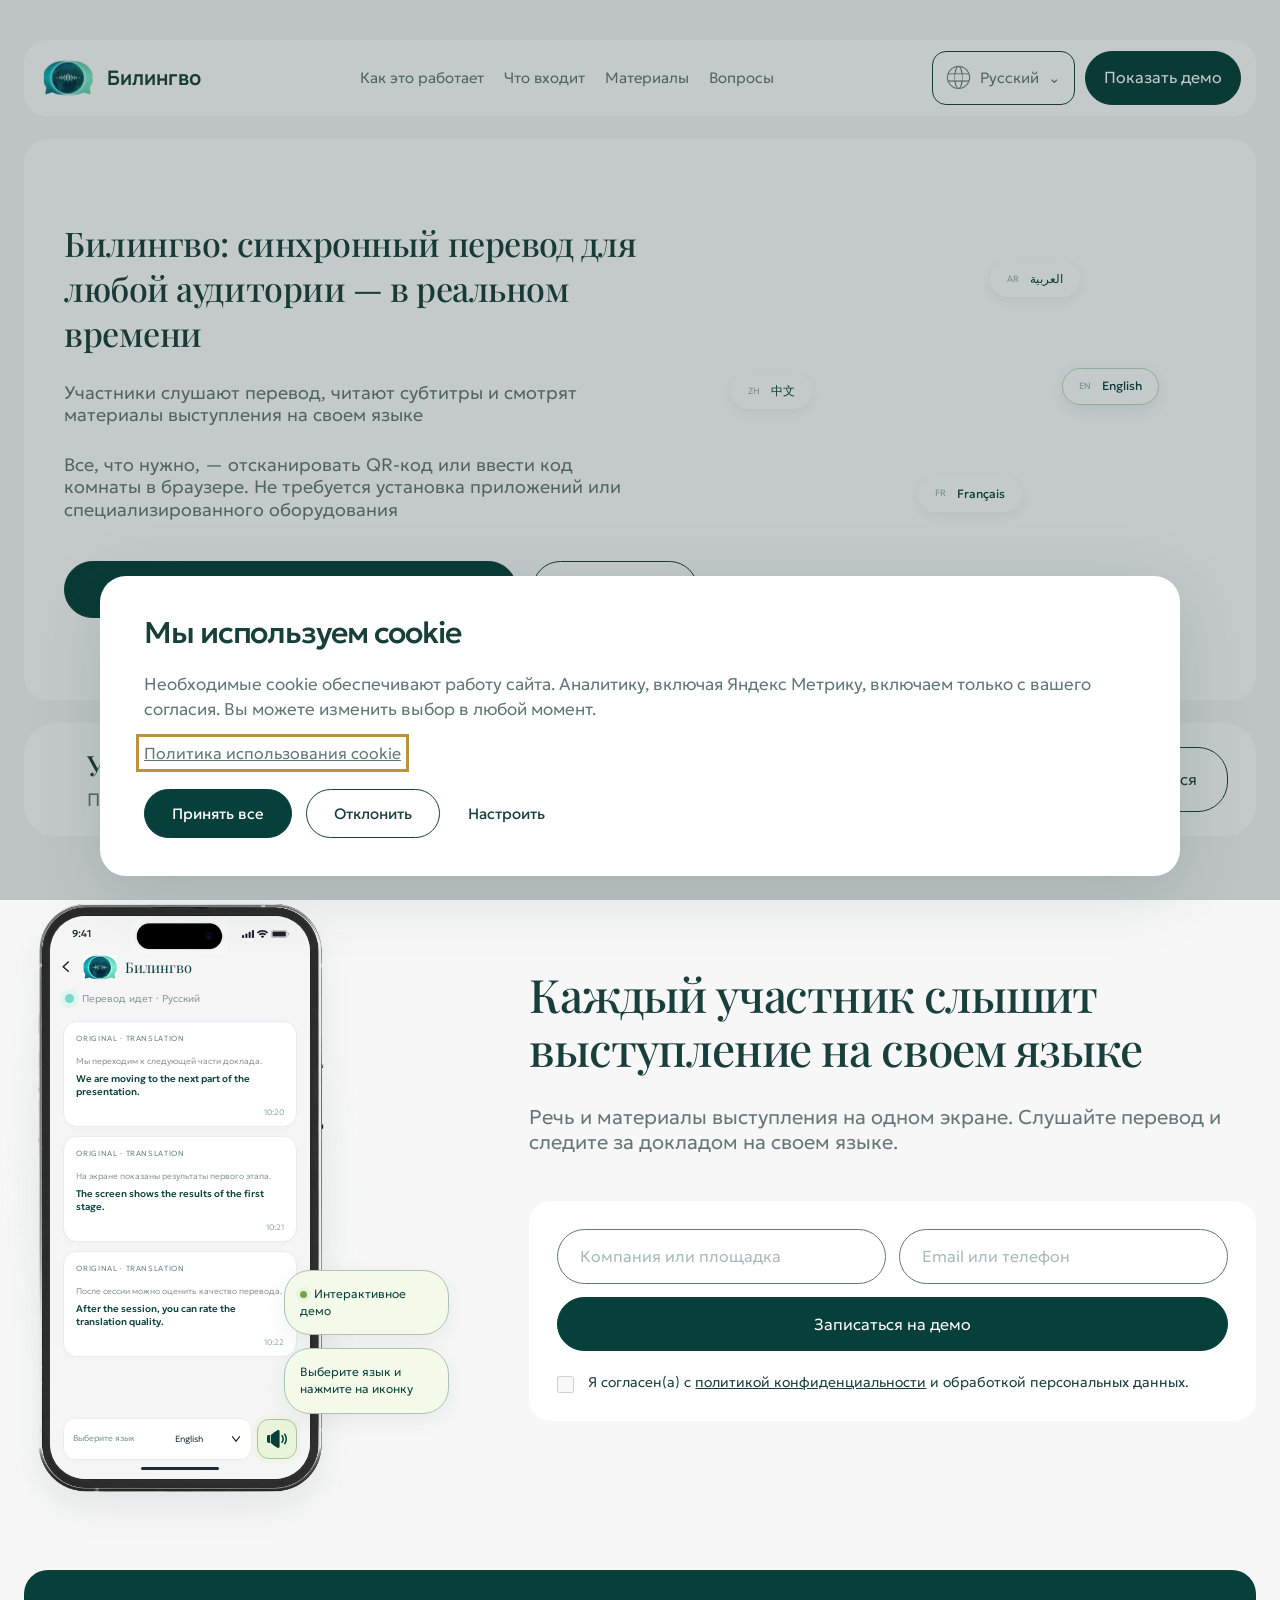
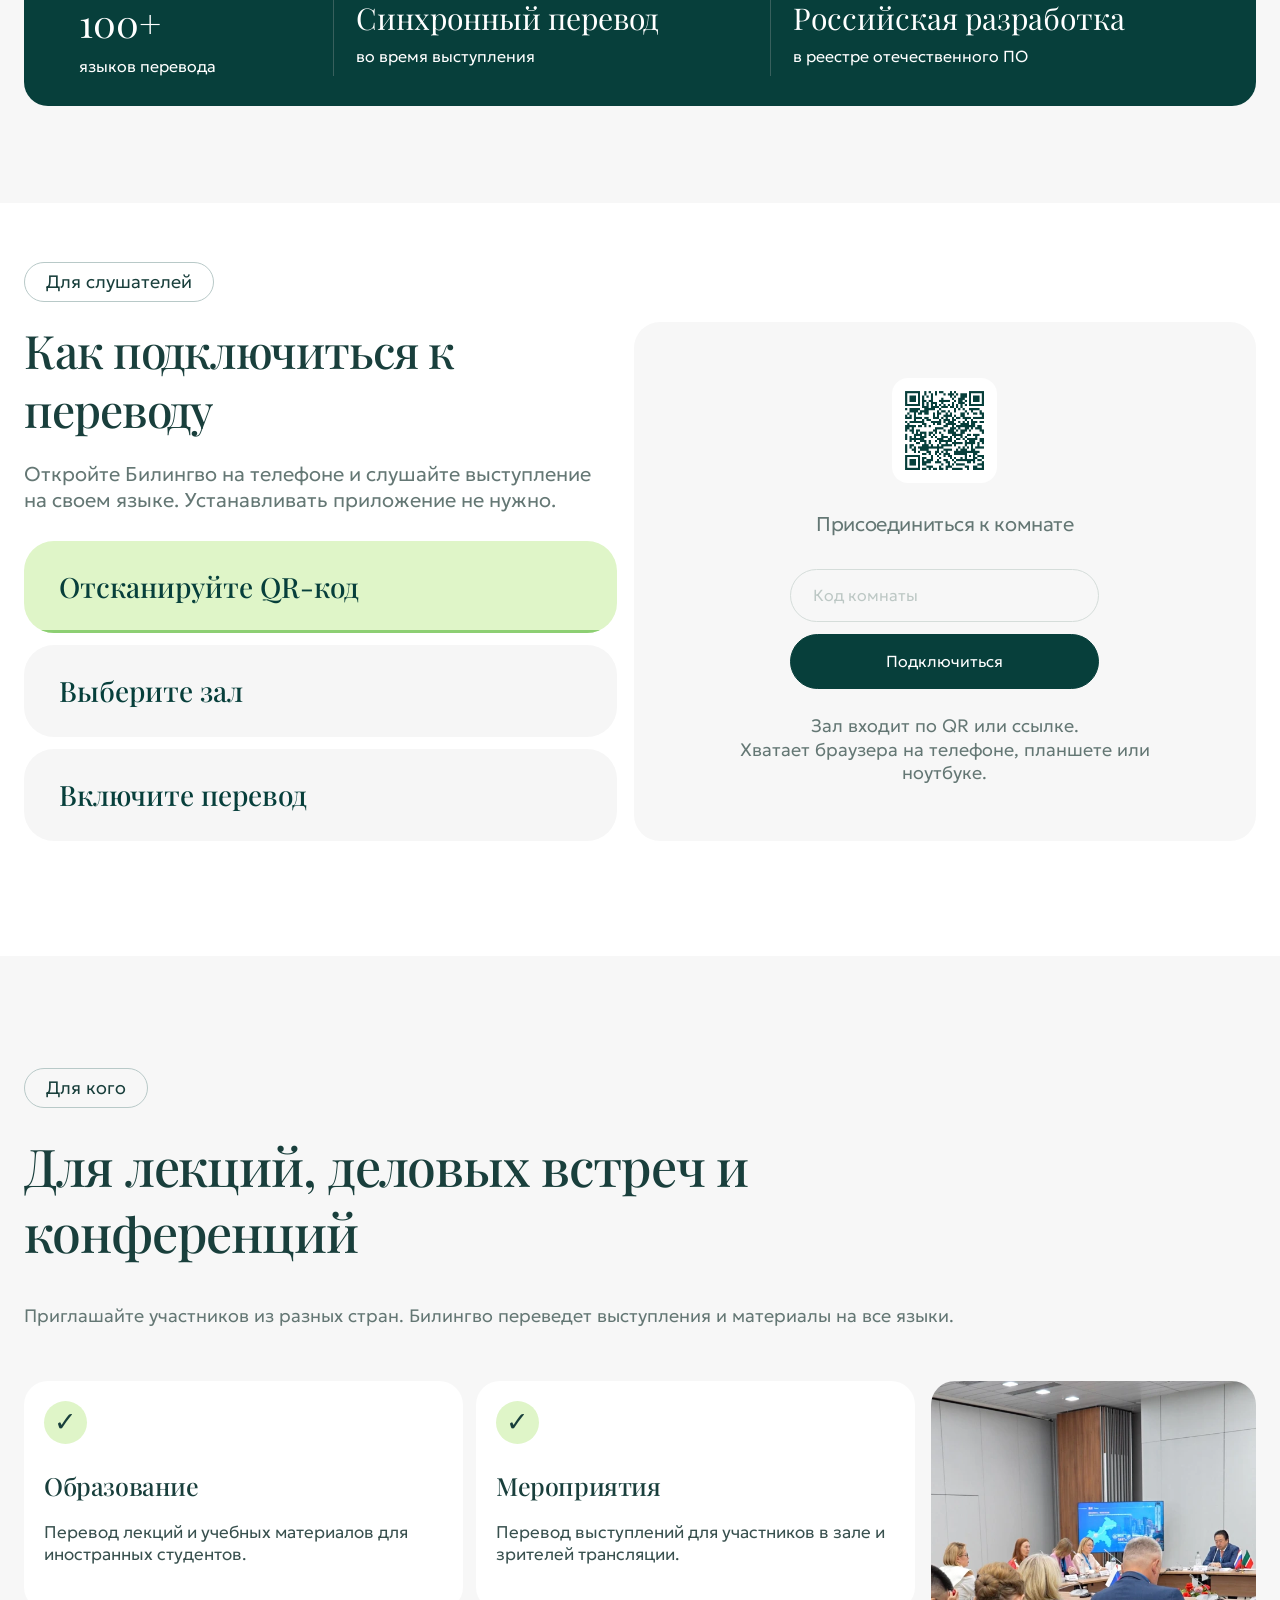
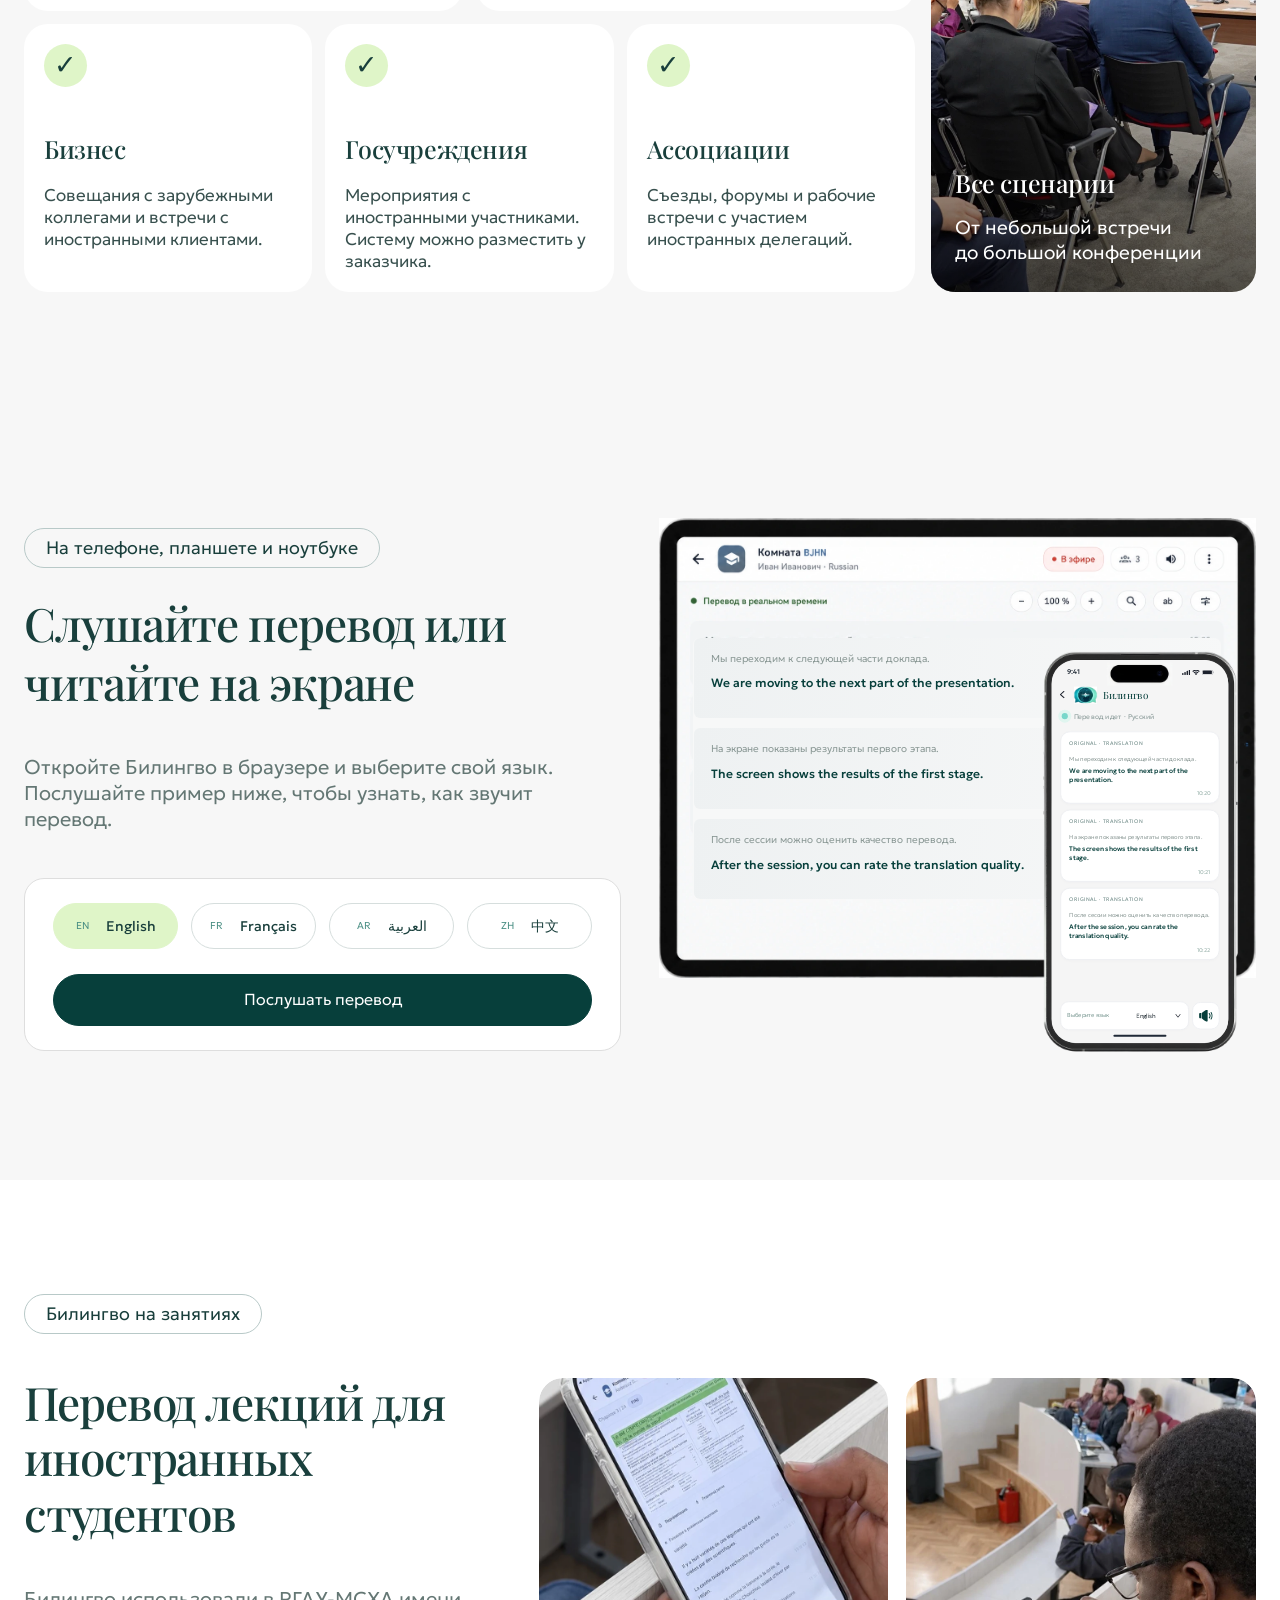
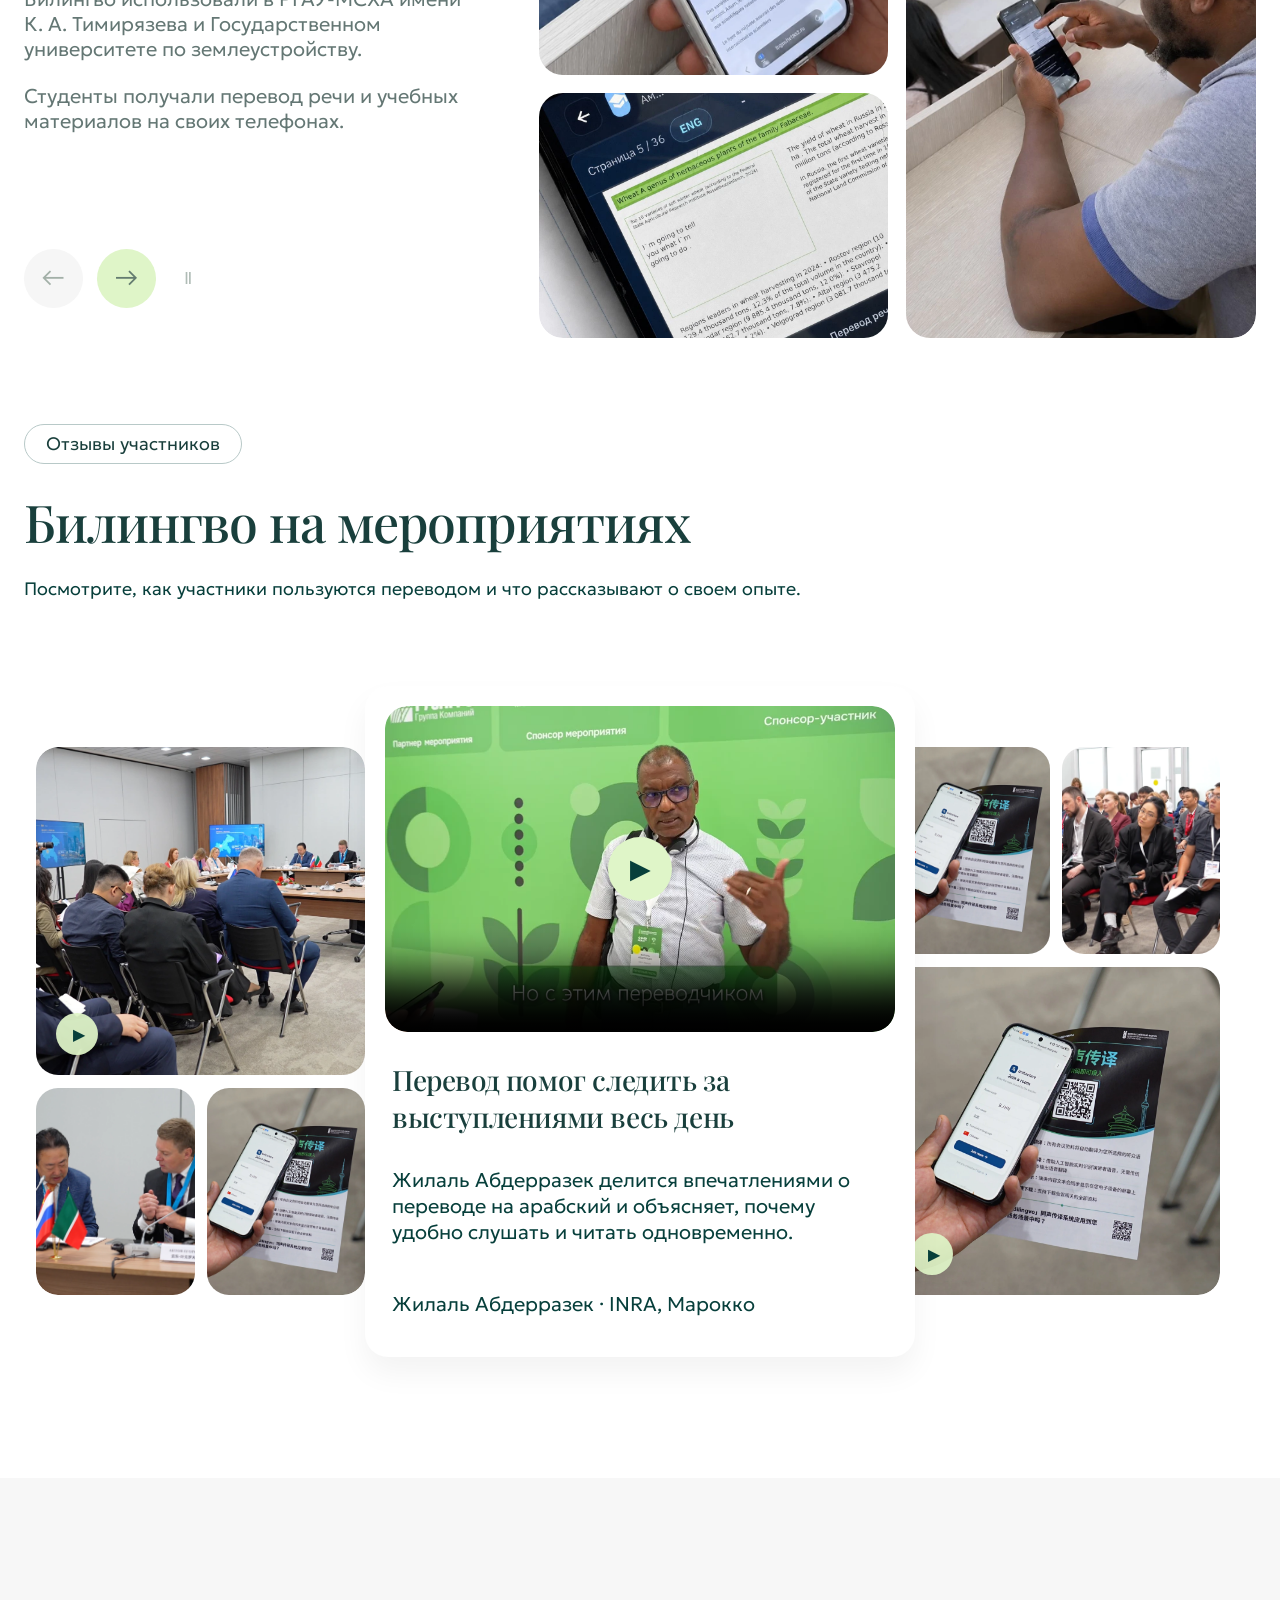
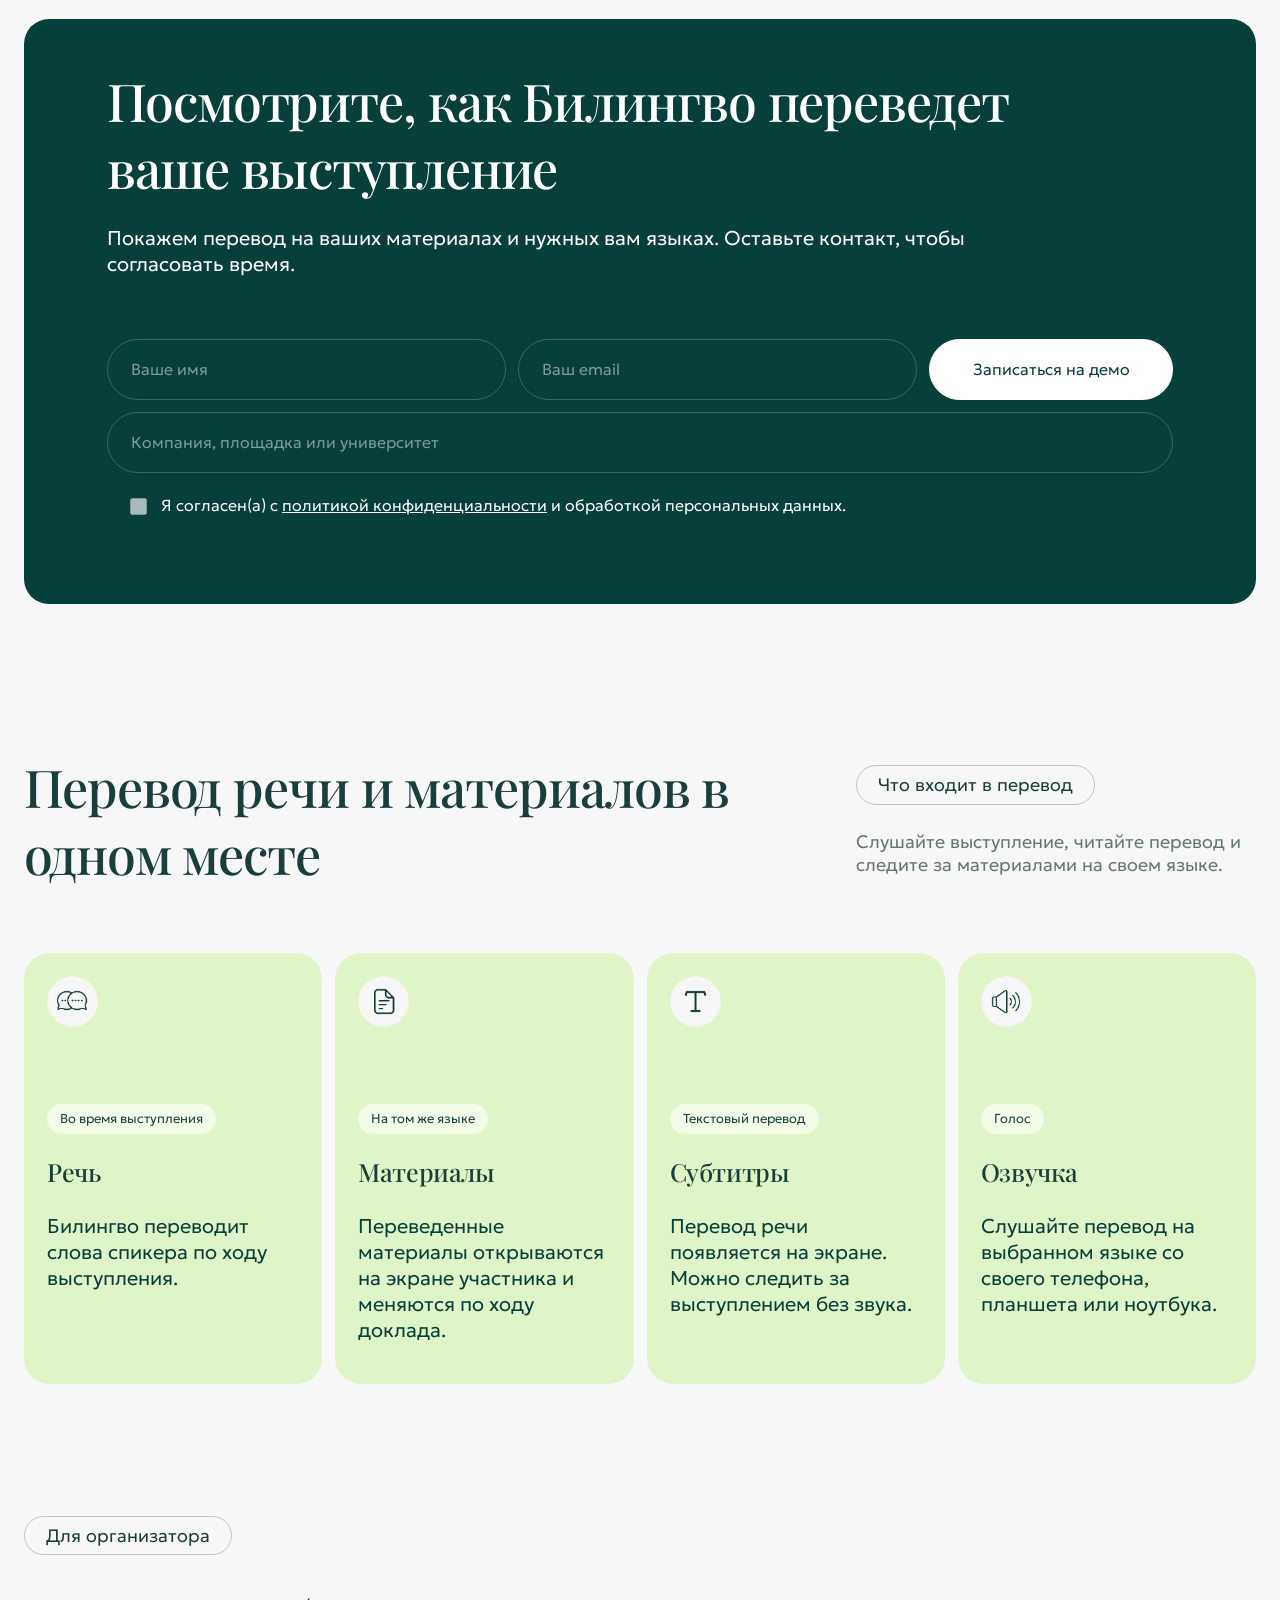
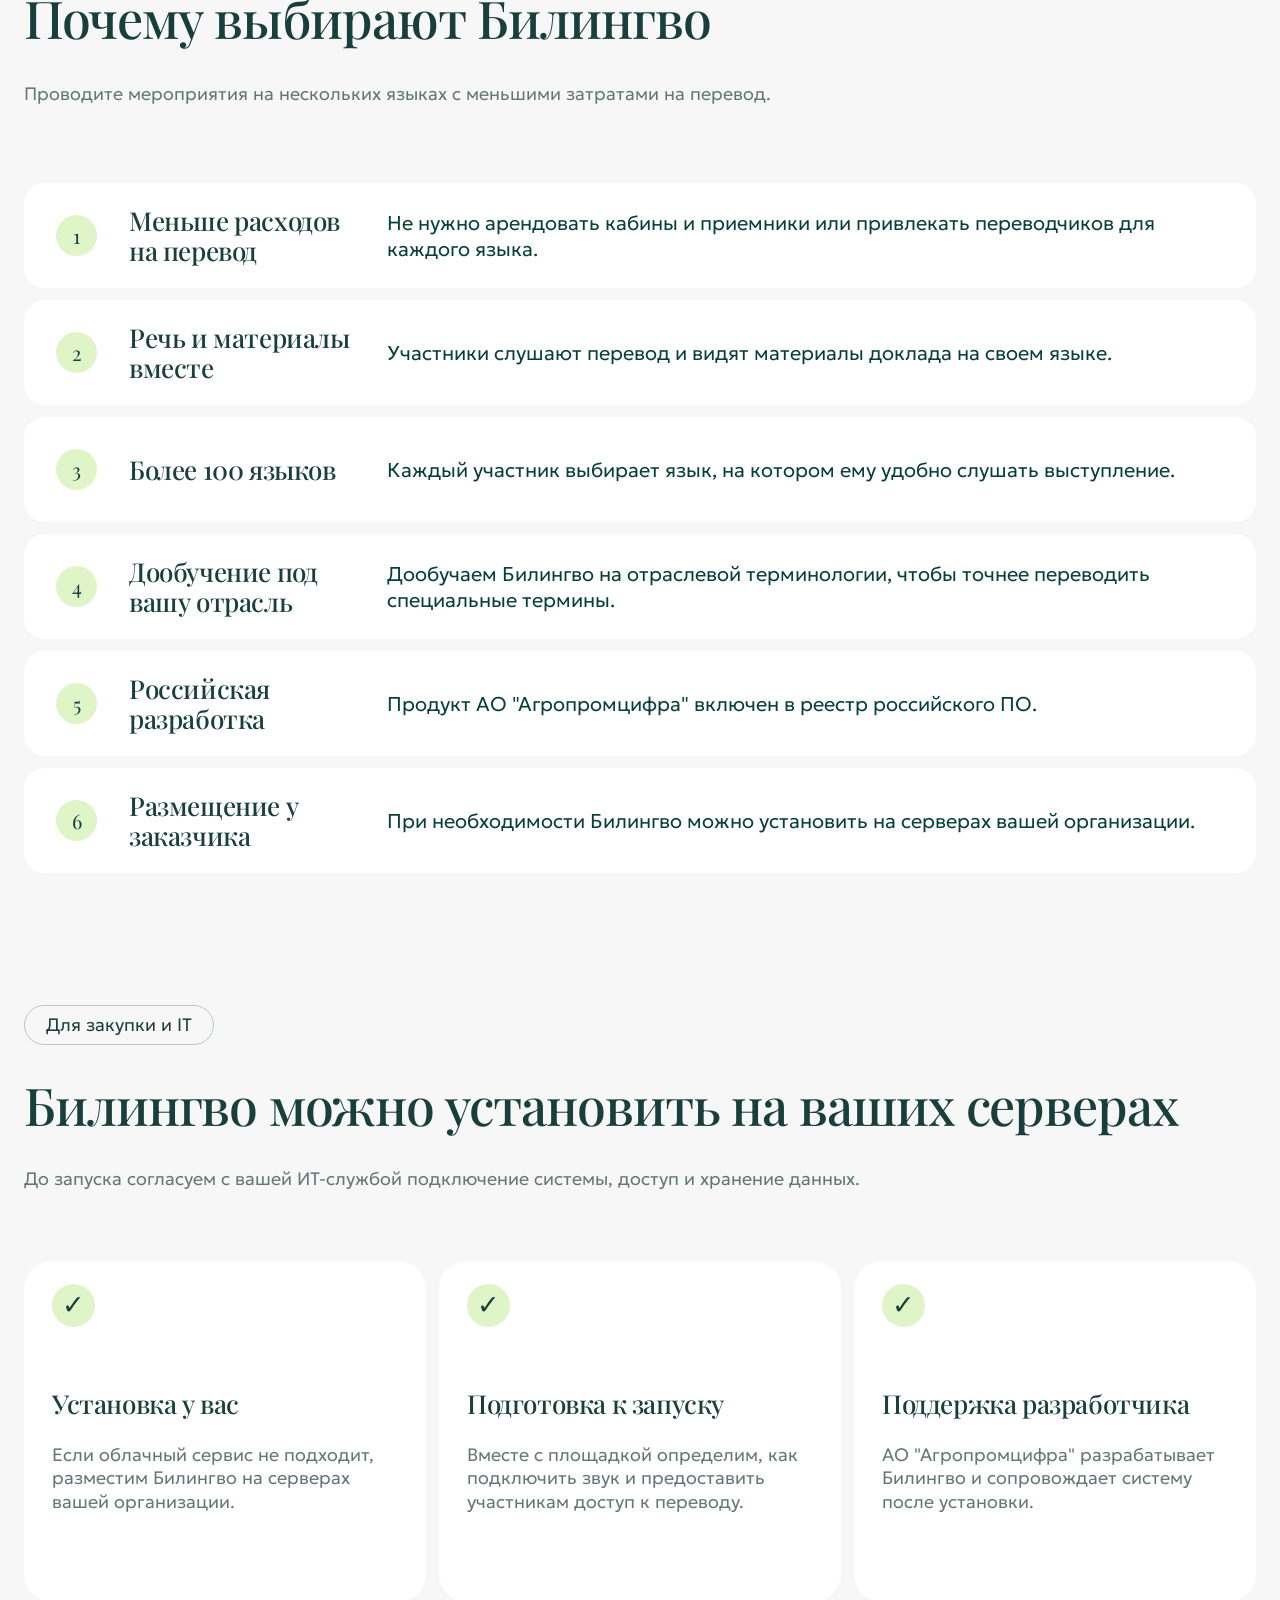
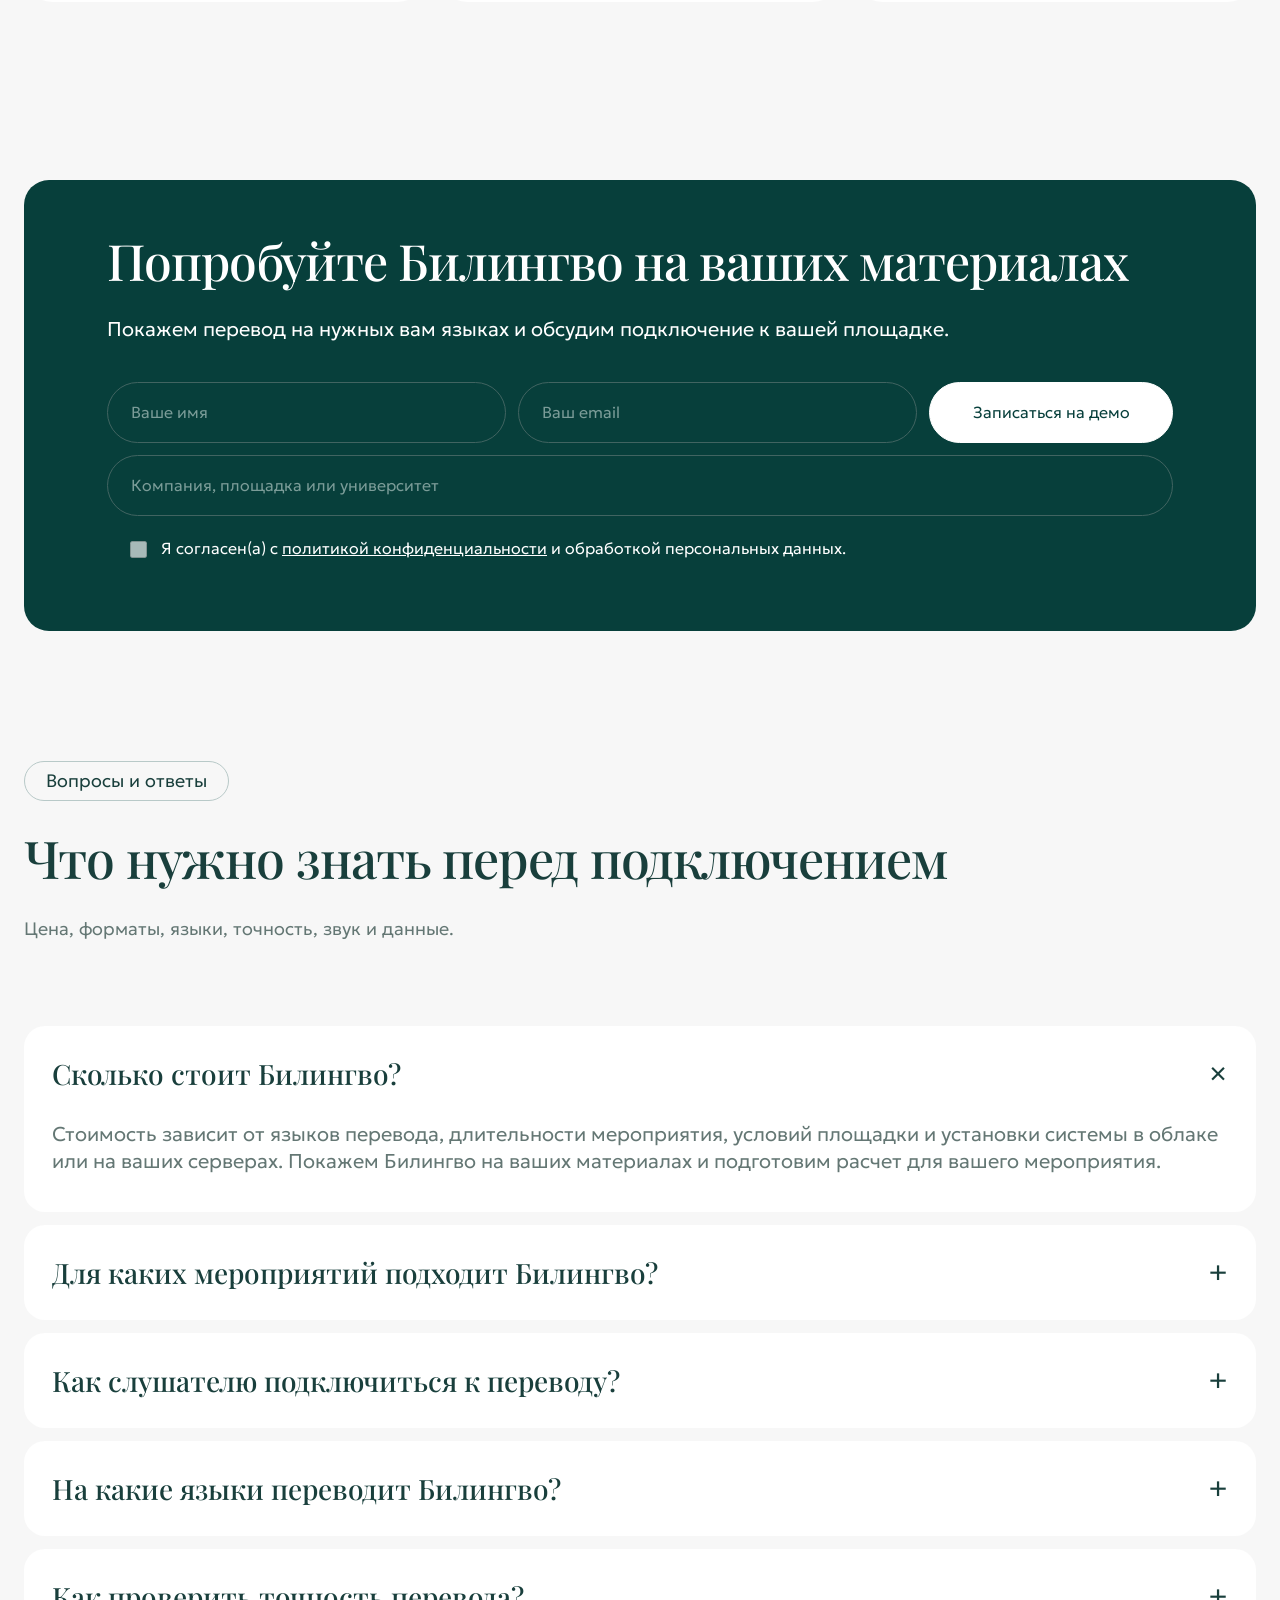
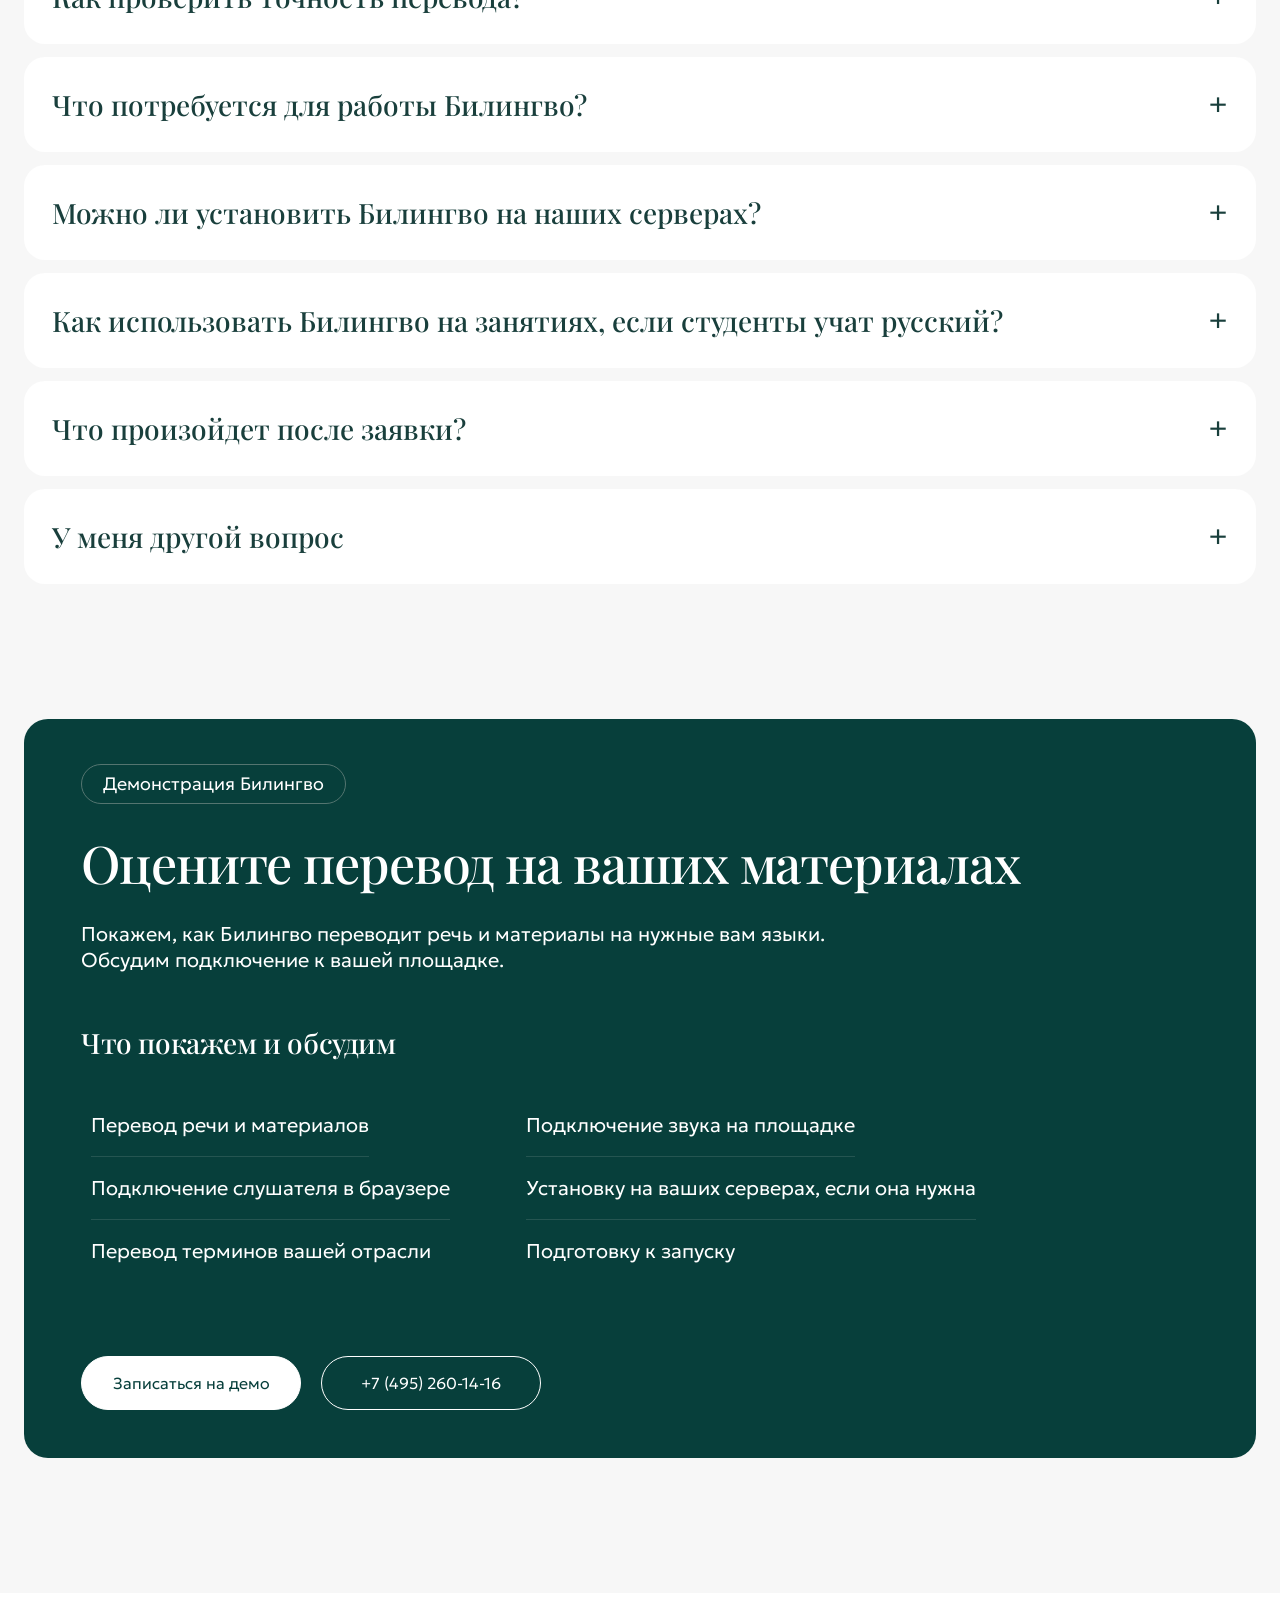
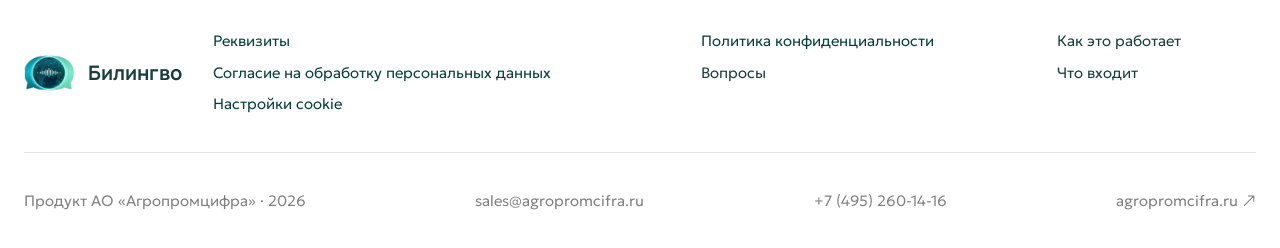
==== commit 260b4f58: "Add six site languages, consent controls and interactive demo cues" ====
--- a/index.html
+++ b/index.html
@@ -9,14 +9,14 @@
 <meta content="Билингво: перевод речи, субтитров и материалов выступления на языке каждого участника." name="description"/>
 <meta content="#073f3b" name="theme-color"/>
 <link href="assets/logo.webp" rel="icon" type="image/webp"/>
-<link crossorigin="anonymous" href="assets/fonts.css?v=2026-09-11-security-v1" integrity="sha384-Shr+6zV4I/X7ZRoTJwyJCp5PmkZXHh3zrxxQofL8cAatyz93Pf4d3wcshjDnfJzW" rel="stylesheet"/>
-<link crossorigin="anonymous" href="styles.css?v=2026-09-11-security-v1" integrity="sha384-S+4EyW0B7pUCn56FViUmf2hhkNbdC+BVC/oU85SRf6cdbN73cJgkUiOp3xp1yOtV" rel="stylesheet"/>
-<link crossorigin="anonymous" href="motion.css?v=2026-09-11-security-v1" integrity="sha384-v+b065B140jToSwoS2YsZz5sW6vMFr/rB7f1OLZSmbBUo41IvbgVogkOdhhptXwy" rel="stylesheet"/><script crossorigin="anonymous" defer="" integrity="sha384-7Og5j1ZBu30yR1zvlSvo0RHHPeP0V8BJM6j8iIJlovbi8ayjhIpkSH0dMSh9gYWT" referrerpolicy="no-referrer" src="security.js?v=2026-09-11-security-v1"></script><script crossorigin="anonymous" defer="" integrity="sha384-9C7InBUwK1aeMuDntLa5ZLzJJ1SJdS707muQGuabUkRZPVbw1WaVxT/Q8sPGjd1C" referrerpolicy="no-referrer" src="app.js?v=2026-09-11-security-v1"></script><script crossorigin="anonymous" defer="" integrity="sha384-ldd4uByipmRQUXwRrlHw5vV55m5ya5Kd3ngneQIoWmeiAP1mrdl3RLZykxrr/cRO" referrerpolicy="no-referrer" src="globe.js?v=2026-09-11-security-v1"></script></head>
-<body><div data-asset-base="./assets/" id="bilingvo-site">
+<link crossorigin="anonymous" href="assets/fonts.css?v=2026-09-11-locales-consent-v1" integrity="sha384-Shr+6zV4I/X7ZRoTJwyJCp5PmkZXHh3zrxxQofL8cAatyz93Pf4d3wcshjDnfJzW" rel="stylesheet"/>
+<link crossorigin="anonymous" href="styles.css?v=2026-09-11-locales-consent-v1" integrity="sha384-S+4EyW0B7pUCn56FViUmf2hhkNbdC+BVC/oU85SRf6cdbN73cJgkUiOp3xp1yOtV" rel="stylesheet"/>
+<link crossorigin="anonymous" href="motion.css?v=2026-09-11-locales-consent-v1" integrity="sha384-HnLlu/LeCoLQ8VLTvM08wYOrV5b9ekw1Iw56PWdpf+B9BKy4c9VH1u/Pk/DC9Kov" rel="stylesheet"/><script crossorigin="anonymous" defer="" integrity="sha384-7Og5j1ZBu30yR1zvlSvo0RHHPeP0V8BJM6j8iIJlovbi8ayjhIpkSH0dMSh9gYWT" referrerpolicy="no-referrer" src="security.js?v=2026-09-11-locales-consent-v1"></script><script crossorigin="anonymous" defer="" integrity="sha384-Eiw9G2aTrYX5dmbklZ27eOB9rr0LcB9tHORt2CT8xgS3WX1T2aQuZ/mSw3wcqilT" referrerpolicy="no-referrer" src="i18n.js?v=2026-09-11-locales-consent-v1"></script><script crossorigin="anonymous" defer="" integrity="sha384-noVcwP4vgxvyGO72Lo2dsE8s5d5FCCYWgQTk8UHQfTrpQlWuZLTwpSsAFpbn4kIH" referrerpolicy="no-referrer" src="consent.js?v=2026-09-11-locales-consent-v1"></script><script crossorigin="anonymous" defer="" integrity="sha384-Js6W7zWQgFh0ufFKT+2sYvsSpcd8spXBeWmbNIgFKS/QII7DenqgCBNoAMsZzSl2" referrerpolicy="no-referrer" src="tilda-forms.js?v=2026-09-11-locales-consent-v1"></script><script crossorigin="anonymous" defer="" integrity="sha384-mMhJAfVj1dclIjwek998X0JOtDFrp322T+wfqE/ejx3QfYXRLZjGOgTqXOq5GWIn" referrerpolicy="no-referrer" src="app.js?v=2026-09-11-locales-consent-v1"></script><script crossorigin="anonymous" defer="" integrity="sha384-1Cd2Q0YYJ7SHmFIunaSk3DFE5BjGDtaFq0eo0RdjfhXwwdAVYMTlFsrRsh/TLv7E" referrerpolicy="no-referrer" src="globe.js?v=2026-09-11-locales-consent-v1"></script></head>
+<body><div data-asset-base="./assets/" id="bilingvo-site" translate="no"><dialog aria-labelledby="bl-cookie-title" class="cookie-dialog" id="bilingvo-cookies"><h2 id="bl-cookie-title">Мы используем cookie</h2><p>Необходимые cookie обеспечивают работу сайта. Аналитику, включая Яндекс Метрику, включаем только с вашего согласия. Вы можете изменить выбор в любой момент.</p><button class="text-link cookie-policy-link" data-cookie-policy="" type="button">Политика использования cookie</button><p data-cookie-policy-text="" hidden="">Ваш выбор сохраняется в браузере на 180 дней. До согласия аналитические скрипты не загружаются. Отказ не мешает пользоваться сайтом или отправлять заявки. Изменить выбор можно по ссылке "Настройки cookie" внизу страницы.</p><div class="cookie-options" hidden=""><label><input checked="" disabled="" type="checkbox"/><span><strong>Необходимые</strong><small>Всегда включены. Сохраняют ваш выбор cookie и обеспечивают работу форм.</small></span></label><label><input data-cookie-analytics="" type="checkbox"/><span><strong>Аналитика</strong><small>Помогает понять, как посетители используют сайт. Включается только с вашего согласия.</small></span></label><label><input disabled="" type="checkbox"/><span><strong>Маркетинг</strong><small>Маркетинговые трекеры сейчас не используются.</small></span></label></div><div class="cookie-actions"><button class="button" data-cookie-accept="" type="button">Принять все</button><button class="button outline" data-cookie-reject="" type="button">Отклонить</button><button class="cookie-customize" data-cookie-customize="" type="button">Настроить</button><button class="button" data-cookie-save="" hidden="" type="button">Сохранить выбор</button></div></dialog>
 <header class="site-header wrap">
 <a aria-label="Билингво, начало страницы" class="brand" href="#"><img alt="" height="47" src="assets/logo.webp" width="65"/><strong>Билингво</strong></a>
 <nav aria-label="Основная навигация"><a href="#bl-how">Как это работает</a><a href="#bl-features">Что входит</a><a href="#bl-materials">Материалы</a><a href="#bl-faq">Вопросы</a></nav>
-<div class="header-actions"><button class="language-button outline" data-open="language" type="button"><img alt="" class="globe" height="26" src="assets/icon-language.webp" width="25"/> Выбрать язык <span aria-hidden="true">⌄</span></button><a class="button" data-open="project" href="#bilingvo-project">Показать демо</a></div>
+<div class="header-actions"><div class="site-language"><button aria-controls="bl-site-languages" aria-expanded="false" aria-haspopup="menu" class="language-button outline" type="button"><img alt="" class="globe" height="26" src="assets/icon-language.webp" width="25"/><span data-site-language-name="">Русский</span><span aria-hidden="true">⌄</span></button><div class="site-language-menu" hidden="" id="bl-site-languages" role="menu"><button aria-checked="true" data-site-language="ru" dir="ltr" lang="ru" role="menuitemradio" type="button">Русский</button><button aria-checked="false" data-site-language="en" dir="ltr" lang="en" role="menuitemradio" type="button">English</button><button aria-checked="false" data-site-language="fr" dir="ltr" lang="fr" role="menuitemradio" type="button">Français</button><button aria-checked="false" data-site-language="es" dir="ltr" lang="es" role="menuitemradio" type="button">Español</button><button aria-checked="false" data-site-language="zh" dir="ltr" lang="zh" role="menuitemradio" type="button">中文</button><button aria-checked="false" data-site-language="ar" dir="rtl" lang="ar" role="menuitemradio" type="button">العربية</button></div></div><a class="button" data-open="project" href="#bilingvo-project">Показать демо</a></div>
 </header>
 <main>
 <section aria-labelledby="bl-hero-title" class="hero wrap" data-section="hero">
@@ -49,10 +49,10 @@
 <div class="phone-status"><time>9:41</time><div><img alt="" height="8" src="assets/cellular.svg" width="12"/><img alt="" height="8" src="assets/wifi.svg" width="11"/><img alt="" height="8" src="assets/battery.svg" width="17"/></div></div>
 <div class="phone-brand"><img alt="" class="phone-back" height="17" src="assets/back.svg" width="16"/><img alt="" class="phone-logo" height="25" src="assets/logo.webp" width="35"/><span>Билингво</span></div>
 <p class="phone-live"><i aria-hidden="true"></i><span>Перевод идет · Русский</span></p>
-<div aria-label="Пример перевода выступления" class="caption-feed"><article class="caption-card" data-caption="0"><small>ORIGINAL · TRANSLATION</small><p class="source-caption">Мы переходим к следующей части доклада.</p><p class="target-caption" lang="en">We are moving to the next part of the presentation.</p><time>10:20</time></article><article class="caption-card" data-caption="1"><small>ORIGINAL · TRANSLATION</small><p class="source-caption">На экране показаны результаты первого этапа.</p><p class="target-caption" lang="en">The screen shows the results of the first stage.</p><time>10:21</time></article><article class="caption-card" data-caption="2"><small>ORIGINAL · TRANSLATION</small><p class="source-caption">После сессии можно оценить качество перевода.</p><p class="target-caption" lang="en">After the session, you can rate the translation quality.</p><time>10:22</time></article></div>
+<div aria-label="Пример перевода выступления" class="caption-feed"><article class="caption-card" data-caption="0"><small>ORIGINAL · TRANSLATION</small><p class="source-caption" dir="ltr" lang="ru">Мы переходим к следующей части доклада.</p><p class="target-caption" lang="en">We are moving to the next part of the presentation.</p><time>10:20</time></article><article class="caption-card" data-caption="1"><small>ORIGINAL · TRANSLATION</small><p class="source-caption" dir="ltr" lang="ru">На экране показаны результаты первого этапа.</p><p class="target-caption" lang="en">The screen shows the results of the first stage.</p><time>10:21</time></article><article class="caption-card" data-caption="2"><small>ORIGINAL · TRANSLATION</small><p class="source-caption" dir="ltr" lang="ru">После сессии можно оценить качество перевода.</p><p class="target-caption" lang="en">After the session, you can rate the translation quality.</p><time>10:22</time></article></div>
 <div class="phone-controls"><label><span>Выберите язык</span><select aria-label="Язык перевода в телефоне" data-language-select=""><option value="EN">English</option><option value="FR">Français</option><option value="AR">العربية</option><option value="ZH">中文</option></select></label><button aria-label="Послушать перевод в телефоне" aria-pressed="false" class="phone-audio" data-audio-toggle="" type="button"><img alt="" height="18" src="assets/speaker.svg" width="20"/><span aria-hidden="true" class="pause-bars"></span></button></div>
 <div aria-hidden="true" class="phone-home"></div>
-</div><img alt="" aria-hidden="true" class="phone-island" height="126" src="assets/phone-island.webp" width="352"/></div><div class="phone-hints"><span>Интерактивное демо</span><span>Выберите язык и<br/>нажмите на иконку</span></div></div>
+</div><img alt="" aria-hidden="true" class="phone-island" height="126" src="assets/phone-island.webp" width="352"/></div><div class="phone-hints"><button data-phone-hint="language" type="button">Интерактивное демо</button><button data-phone-hint="audio" type="button">Выберите язык и<br/>нажмите на иконку</button></div></div>
 <div class="participant-copy"><h2>Каждый участник слышит выступление на своем языке</h2><p>Речь и материалы выступления на одном экране. Слушайте перевод и следите за докладом на своем языке.</p>
 <form class="compact-form" data-lead-form="project" method="dialog"><fieldset class="bl-form-fields" data-bl-form="" disabled=""><div class="compact-fields"><label class="sr-only" for="bl-company-top">Компания или площадка</label><input id="bl-company-top" maxlength="200" name="company" placeholder="Компания или площадка" required=""/><label class="sr-only" for="bl-contact-top">Email или телефон</label><input id="bl-contact-top" maxlength="120" name="contact" placeholder="Email или телефон" required=""/><button class="button" type="submit">Записаться на демо</button></div><label class="consent"><input name="consent" required="" type="checkbox" value="accepted"/><span>Я согласен(а) с <button class="text-link" data-legal="privacy" type="button">политикой конфиденциальности</button> и обработкой персональных данных.</span></label></fieldset></form>
 </div>
@@ -65,13 +65,13 @@
 <section class="audiences wrap"><span class="eyebrow">Для кого</span><h2>Для лекций, деловых встреч и конференций</h2><p>Приглашайте участников из разных стран. Билингво переведет выступления и материалы на все языки.</p>
 <div class="audience-grid"><div class="audience-cards"><article><span class="check">✓</span><h3>Образование</h3><p>Перевод лекций и учебных материалов для иностранных студентов.</p></article><article><span class="check">✓</span><h3>Мероприятия</h3><p>Перевод выступлений для участников в зале и зрителей трансляции.</p></article><article><span class="check">✓</span><h3>Бизнес</h3><p>Совещания с зарубежными коллегами и встречи с иностранными клиентами.</p></article><article><span class="check">✓</span><h3>Госучреждения</h3><p>Мероприятия с иностранными участниками. Систему можно разместить у заказчика.</p></article><article><span class="check">✓</span><h3>Ассоциации</h3><p>Съезды, форумы и рабочие встречи с участием иностранных делегаций.</p></article></div><figure class="audience-photo-card"><img alt="Участники международной конференции" height="900" loading="lazy" src="assets/event-hall.webp" width="540"/><figcaption><h3>Все сценарии</h3><p>От небольшой встречи<br/>до большой конференции</p></figcaption></figure></div>
 </section>
-<section class="devices wrap two-columns" id="bilingvo-listen"><div><span class="eyebrow">На телефоне, планшете и ноутбуке</span><h2>Слушайте перевод или читайте на экране</h2><p>Откройте Билингво в браузере и выберите свой язык. Послушайте пример ниже, чтобы узнать, как звучит перевод.</p><div aria-label="Послушайте перевод на выбранном языке" class="language-demo"><div class="language-options"><button aria-pressed="true" data-lang="EN" type="button"><small>EN</small> English</button><button aria-pressed="false" data-lang="FR" type="button"><small>FR</small> Français</button><button aria-pressed="false" data-lang="AR" type="button"><small>AR</small> العربية</button><button aria-pressed="false" data-lang="ZH" type="button"><small>ZH</small> 中文</button></div><button aria-pressed="false" class="button" data-audio-toggle="" type="button"><span data-audio-label="">Послушать перевод</span><span aria-hidden="true" class="playback-levels"><i></i><i></i><i></i><i></i></span></button><p aria-live="polite" class="audio-status" role="status"></p></div></div><div class="devices-stage"><div class="tablet"><img alt="Перевод на планшете" height="1100" loading="lazy" src="assets/tablet-frame.webp" width="1429"/><div class="tablet-captions"><article class="caption-card" data-caption="0"><small>ORIGINAL · TRANSLATION</small><p class="source-caption">Мы переходим к следующей части доклада.</p><p class="target-caption" lang="en">We are moving to the next part of the presentation.</p><time>10:20</time></article><article class="caption-card" data-caption="1"><small>ORIGINAL · TRANSLATION</small><p class="source-caption">На экране показаны результаты первого этапа.</p><p class="target-caption" lang="en">The screen shows the results of the first stage.</p><time>10:21</time></article><article class="caption-card" data-caption="2"><small>ORIGINAL · TRANSLATION</small><p class="source-caption">После сессии можно оценить качество перевода.</p><p class="target-caption" lang="en">After the session, you can rate the translation quality.</p><time>10:22</time></article></div></div><div class="phone interactive-phone" data-phone="small">
+<section class="devices wrap two-columns" id="bilingvo-listen"><div><span class="eyebrow">На телефоне, планшете и ноутбуке</span><h2>Слушайте перевод или читайте на экране</h2><p>Откройте Билингво в браузере и выберите свой язык. Послушайте пример ниже, чтобы узнать, как звучит перевод.</p><div aria-label="Послушайте перевод на выбранном языке" class="language-demo"><div class="language-options"><button aria-pressed="true" data-lang="EN" type="button"><small>EN</small> English</button><button aria-pressed="false" data-lang="FR" type="button"><small>FR</small> Français</button><button aria-pressed="false" data-lang="AR" type="button"><small>AR</small> العربية</button><button aria-pressed="false" data-lang="ZH" type="button"><small>ZH</small> 中文</button></div><button aria-pressed="false" class="button" data-audio-toggle="" type="button"><span data-audio-label="">Послушать перевод</span><span aria-hidden="true" class="playback-levels"><i></i><i></i><i></i><i></i></span></button><p aria-live="polite" class="audio-status" role="status"></p></div></div><div class="devices-stage"><div class="tablet"><img alt="Перевод на планшете" height="1100" loading="lazy" src="assets/tablet-frame.webp" width="1429"/><div class="tablet-captions"><article class="caption-card" data-caption="0"><small>ORIGINAL · TRANSLATION</small><p class="source-caption" dir="ltr" lang="ru">Мы переходим к следующей части доклада.</p><p class="target-caption" lang="en">We are moving to the next part of the presentation.</p><time>10:20</time></article><article class="caption-card" data-caption="1"><small>ORIGINAL · TRANSLATION</small><p class="source-caption" dir="ltr" lang="ru">На экране показаны результаты первого этапа.</p><p class="target-caption" lang="en">The screen shows the results of the first stage.</p><time>10:21</time></article><article class="caption-card" data-caption="2"><small>ORIGINAL · TRANSLATION</small><p class="source-caption" dir="ltr" lang="ru">После сессии можно оценить качество перевода.</p><p class="target-caption" lang="en">After the session, you can rate the translation quality.</p><time>10:22</time></article></div></div><div class="phone interactive-phone" data-phone="small">
 <img alt="" aria-hidden="true" class="phone-shell" height="2242" src="assets/phone-frame.webp" width="1132"/>
 <div class="phone-display">
 <div class="phone-status"><time>9:41</time><div><img alt="" height="8" src="assets/cellular.svg" width="12"/><img alt="" height="8" src="assets/wifi.svg" width="11"/><img alt="" height="8" src="assets/battery.svg" width="17"/></div></div>
 <div class="phone-brand"><img alt="" class="phone-back" height="17" src="assets/back.svg" width="16"/><img alt="" class="phone-logo" height="25" src="assets/logo.webp" width="35"/><span>Билингво</span></div>
 <p class="phone-live"><i aria-hidden="true"></i><span>Перевод идет · Русский</span></p>
-<div aria-label="Пример перевода выступления" class="caption-feed"><article class="caption-card" data-caption="0"><small>ORIGINAL · TRANSLATION</small><p class="source-caption">Мы переходим к следующей части доклада.</p><p class="target-caption" lang="en">We are moving to the next part of the presentation.</p><time>10:20</time></article><article class="caption-card" data-caption="1"><small>ORIGINAL · TRANSLATION</small><p class="source-caption">На экране показаны результаты первого этапа.</p><p class="target-caption" lang="en">The screen shows the results of the first stage.</p><time>10:21</time></article><article class="caption-card" data-caption="2"><small>ORIGINAL · TRANSLATION</small><p class="source-caption">После сессии можно оценить качество перевода.</p><p class="target-caption" lang="en">After the session, you can rate the translation quality.</p><time>10:22</time></article></div>
+<div aria-label="Пример перевода выступления" class="caption-feed"><article class="caption-card" data-caption="0"><small>ORIGINAL · TRANSLATION</small><p class="source-caption" dir="ltr" lang="ru">Мы переходим к следующей части доклада.</p><p class="target-caption" lang="en">We are moving to the next part of the presentation.</p><time>10:20</time></article><article class="caption-card" data-caption="1"><small>ORIGINAL · TRANSLATION</small><p class="source-caption" dir="ltr" lang="ru">На экране показаны результаты первого этапа.</p><p class="target-caption" lang="en">The screen shows the results of the first stage.</p><time>10:21</time></article><article class="caption-card" data-caption="2"><small>ORIGINAL · TRANSLATION</small><p class="source-caption" dir="ltr" lang="ru">После сессии можно оценить качество перевода.</p><p class="target-caption" lang="en">After the session, you can rate the translation quality.</p><time>10:22</time></article></div>
 <div class="phone-controls"><label><span>Выберите язык</span><select aria-label="Язык перевода в телефоне" data-language-select=""><option value="EN">English</option><option value="FR">Français</option><option value="AR">العربية</option><option value="ZH">中文</option></select></label><button aria-label="Послушать перевод в телефоне" aria-pressed="false" class="phone-audio" data-audio-toggle="" type="button"><img alt="" height="18" src="assets/speaker.svg" width="20"/><span aria-hidden="true" class="pause-bars"></span></button></div>
 <div aria-hidden="true" class="phone-home"></div>
 </div><img alt="" aria-hidden="true" class="phone-island" height="126" src="assets/phone-island.webp" width="352"/></div></div></section>
@@ -87,7 +87,7 @@
 <section class="faq wrap" id="bl-faq"><span class="eyebrow">Вопросы и ответы</span><h2>Что нужно знать перед подключением</h2><p>Цена, форматы, языки, точность, звук и данные.</p><div class="faq-list"><details open=""><summary>Сколько стоит Билингво?</summary><p>Стоимость зависит от языков перевода, длительности мероприятия, условий площадки и установки системы в облаке или на ваших серверах. Покажем Билингво на ваших материалах и подготовим расчет для вашего мероприятия.</p></details><details><summary>Для каких мероприятий подходит Билингво?</summary><p>Для совещаний, лекций, конференций, трансляций и смешанного зала.</p></details><details><summary>Как слушателю подключиться к переводу?</summary><p>Сканирует QR-код или вводит код комнаты в браузере. Приложение устанавливать не нужно.</p></details><details><summary>На какие языки переводит Билингво?</summary><p>Более 100 языков. Языковые пары и термины вашей программы проверяем на показе.</p></details><details><summary>Как проверить точность перевода?</summary><p>Перевод и термины проверяем на отрывке вашего выступления до запуска.</p></details><details><summary>Что потребуется для работы Билингво?</summary><p>Слушатель открывает перевод в браузере на своем устройстве. Кабины и установка приложения не нужны.</p></details><details><summary>Можно ли установить Билингво на наших серверах?</summary><p>Место обработки речи, материалов и перевода согласуем с IT до запуска. Возможно размещение у заказчика.</p></details><details><summary>Как использовать Билингво на занятиях, если студенты учат русский?</summary><p>Этот вопрос можно обсудить на демонстрации для вашей образовательной программы.</p></details><details><summary>Что произойдет после заявки?</summary><p>Уточним языки, материалы, дату показа, площадку и звук. Проведем показ на отрывке вашего выступления.</p></details><details><summary>У меня другой вопрос</summary><p>Напишите на <a href="mailto:sales@agropromcifra.ru">sales@agropromcifra.ru</a> или позвоните <a href="tel:+74952601416">+7 (495) 260-14-16</a>.</p></details></div></section>
 <section class="next-step wrap"><span class="eyebrow">Демонстрация Билингво</span><h2>Оцените перевод на ваших материалах</h2><div class="next-intro"><p>Покажем, как Билингво переводит речь и материалы на нужные вам языки. Обсудим подключение к вашей площадке.</p><h3>Что покажем и обсудим</h3></div><div class="next-list"><div><p>Перевод речи и материалов</p><p>Подключение слушателя в браузере</p><p>Перевод терминов вашей отрасли</p></div><div><p>Подключение звука на площадке</p><p>Установку на ваших серверах, если она нужна</p><p>Подготовку к запуску</p></div></div><div class="next-actions"><a class="button light" data-open="project" href="#bilingvo-project">Записаться на демо</a><a class="button outline" href="tel:+74952601416">+7 (495) 260-14-16</a></div></section>
 </main>
-<footer><div class="footer-top wrap"><a class="brand" href="#"><img alt="" height="47" loading="lazy" src="assets/logo.webp" width="65"/><strong>Билингво</strong></a><div><button class="footer-link" data-legal="company">Реквизиты</button><button class="footer-link" data-legal="privacy">Согласие на обработку персональных данных</button></div><div><button class="footer-link" data-legal="privacy">Политика конфиденциальности</button><a href="#bl-faq">Вопросы</a></div><div><a href="#bl-how">Как это работает</a><a href="#bl-features">Что входит</a></div></div><div class="footer-bottom wrap"><span>Продукт АО «Агропромцифра» · 2026</span><a href="mailto:sales@agropromcifra.ru">sales@agropromcifra.ru</a><a href="tel:+74952601416">+7 (495) 260-14-16</a><a href="https://agropromcifra.ru" rel="noopener noreferrer" target="_blank">agropromcifra.ru ↗</a></div></footer>
+<footer><div class="footer-top wrap"><a class="brand" href="#"><img alt="" height="47" loading="lazy" src="assets/logo.webp" width="65"/><strong>Билингво</strong></a><div><button class="footer-link" data-legal="company">Реквизиты</button><button class="footer-link" data-legal="privacy">Согласие на обработку персональных данных</button><button class="footer-link" data-cookie-open="" type="button">Настройки cookie</button></div><div><button class="footer-link" data-legal="privacy">Политика конфиденциальности</button><a href="#bl-faq">Вопросы</a></div><div><a href="#bl-how">Как это работает</a><a href="#bl-features">Что входит</a></div></div><div class="footer-bottom wrap"><span>Продукт АО «Агропромцифра» · 2026</span><a href="mailto:sales@agropromcifra.ru">sales@agropromcifra.ru</a><a href="tel:+74952601416">+7 (495) 260-14-16</a><a href="https://agropromcifra.ru" rel="noopener noreferrer" target="_blank">agropromcifra.ru ↗</a></div></footer>
 <dialog aria-labelledby="bl-project-title" class="bilingvo-dialog project-dialog" id="bilingvo-project"><button aria-label="Закрыть" class="dialog-close" data-close="" type="button">×</button><h2 id="bl-project-title">Запланировать демонстрацию</h2><p>Покажем Билингво на нужных вам языках и ответим на вопросы.<br/>Оставьте контакт, чтобы согласовать удобное время.</p><form data-lead-form="project" method="dialog"><fieldset class="bl-form-fields" data-bl-form="" disabled=""><div class="project-fields"><label class="sr-only" for="bl-project-name">Ваше имя</label><input autocomplete="name" id="bl-project-name" maxlength="100" name="name" placeholder="Ваше имя" required=""/><label class="sr-only" for="bl-project-contact">Email или телефон</label><input autocomplete="email" id="bl-project-contact" maxlength="120" name="contact" placeholder="Email или телефон" required=""/><label class="sr-only" for="bl-project-org">Организация</label><input id="bl-project-org" maxlength="200" name="company" placeholder="Организация"/><label class="sr-only" for="bl-project-message">Что хотите обсудить?</label><textarea id="bl-project-message" maxlength="2000" name="message" placeholder="Что хотите обсудить? Например, перевод лекций на английский и китайский" rows="4"></textarea></div><label class="consent"><input name="consent" required="" type="checkbox" value="accepted"/><span>Я согласен(а) с <button class="text-link" data-legal="privacy" type="button">политикой конфиденциальности</button> и обработкой персональных данных.</span></label><p class="form-status" role="status"></p><button class="button" type="submit">Отправить заявку</button></fieldset></form></dialog>
 <dialog aria-labelledby="bl-sample-title" class="bilingvo-dialog sample-dialog" id="bilingvo-sample"><button aria-label="Закрыть" class="dialog-close" data-close="" type="button">×</button><h2 id="bl-sample-title">Оставьте email</h2><p>Отправим 15-минутную запись репетиции</p><form data-lead-form="sample" method="dialog"><fieldset class="bl-form-fields" data-bl-form="" disabled=""><div class="sample-fields"><label class="sr-only" for="bl-sample-name">Ваше имя</label><input autocomplete="name" id="bl-sample-name" maxlength="100" name="name" placeholder="Ваше имя" required=""/><label class="sr-only" for="bl-sample-email">Ваш email</label><input autocomplete="email" id="bl-sample-email" maxlength="254" name="email" placeholder="Ваш email" required="" type="email"/></div><p class="sample-note">Вы получите ссылку на видео.</p><label class="consent"><input name="consent" required="" type="checkbox" value="accepted"/><span>Я согласен(а) с <button class="text-link" data-legal="privacy" type="button">политикой конфиденциальности</button> и обработкой персональных данных.</span></label><p class="form-status" role="status"></p><button class="button" type="submit">Отправить и получить видео</button></fieldset></form></dialog>
 <dialog aria-labelledby="bl-success-title" class="bilingvo-dialog success-dialog" id="bilingvo-success"><button aria-label="Закрыть" class="dialog-close" data-close="" type="button">×</button><h2 id="bl-success-title"><span aria-hidden="true" class="check">✓</span> Заявка отправлена</h2><p>Свяжемся с вами, чтобы согласовать время демонстрации.</p><button class="button" data-close="" type="button">Закрыть</button></dialog>
--- a/motion.css
+++ b/motion.css
@@ -83,7 +83,7 @@
 #bilingvo-site .phone-island{position:absolute;top:5.55%;left:34.3%;width:31.1%;height:auto;pointer-events:none}
 #bilingvo-site .phone-home{position:absolute;bottom:9px;left:35%;width:30%;height:3px;border-radius:3px;background:#202a37}
 #bilingvo-site .phone-hints{position:absolute;left:278px;bottom:90px;display:grid;gap:13px;font-size:14px;font-weight:300;width:184px}
-#bilingvo-site .phone-hints span{border:1px solid #e8eceb;border-radius:26px;padding:15px;background:#fff;box-shadow:0 5px 18px #173d3b06}
+#bilingvo-site .phone-hints button{border:1px solid #a8c4b7;border-radius:26px;padding:15px;background:#f4fae9;color:#073f3b;box-shadow:0 7px 22px #173d3b12;font:inherit;line-height:1.4;text-align:start;cursor:pointer;transition:box-shadow .2s,background .2s}
 #bilingvo-site .how{padding:59px 0 115px}
 #bilingvo-site .how h2{max-width:500px;font-size:52px;line-height:1.28;margin-top:19px}
 #bilingvo-site .how p{font-size:20px;line-height:1.3;margin-top:22px}
@@ -311,3 +311,63 @@
 #bilingvo-site .globe-city-status{position:absolute;bottom:-6px;left:0;width:100%;text-align:center;font:300 11px Geologica,Arial,sans-serif;color:#6c8879;pointer-events:none}
 #bilingvo-site .globe-city-tooltip{position:absolute;transform:translate(-50%,-145%);background:#073f3b;color:white;padding:7px 10px;border-radius:12px;font:300 12px Geologica,Arial,sans-serif;white-space:nowrap;pointer-events:none;z-index:4}
 #bilingvo-site .bl-form-fields{display:contents;border:0;padding:0;margin:0;min-width:0}
+
+/* Site language switcher, subtle interactive cues and first-visit consent. */
+#bilingvo-site .site-header{position:relative;z-index:40}
+#bilingvo-site .site-language{position:relative;flex-shrink:0}
+#bilingvo-site .language-button{display:flex;align-items:center;gap:9px;white-space:nowrap;min-height:46px}
+#bilingvo-site .site-language-menu{position:absolute;inset-inline-end:0;top:calc(100% + 10px);min-width:195px;background:white;border:1px solid #dce5df;border-radius:18px;box-shadow:0 15px 45px #073f3b24;padding:8px;z-index:100}
+#bilingvo-site .site-language-menu button{display:block;width:100%;padding:12px 17px;text-align:start;border:0;border-radius:10px;color:#073f3b;background:white;font:400 16px/1.4 var(--sans);cursor:pointer}
+#bilingvo-site .site-language-menu button[aria-checked=true]{background:#e7f0da}
+#bilingvo-site .site-language-menu button:hover{background:#f1f5ea}
+#bilingvo-site .site-language-menu[hidden],#bilingvo-site .cookie-dialog [hidden]{display:none!important}
+#bilingvo-site .phone-stage:before{content:'';position:absolute;left:-24px;top:45px;width:365px;height:530px;max-width:110%;background:radial-gradient(ellipse,#d9e9bd90 0%,#dbece45c 40%,transparent 70%);filter:blur(13px);pointer-events:none;opacity:.9}
+#bilingvo-site .phone-stage>.phone{filter:drop-shadow(0 18px 17px #174b3b16);transition:filter .3s}
+#bilingvo-site .phone-stage:hover>.phone,#bilingvo-site .phone-stage:focus-within>.phone{filter:drop-shadow(0 20px 20px #174b3b29)}
+#bilingvo-site .phone-stage .phone-audio{border-color:#a3c3ad;background:#eaf4d8;box-shadow:0 0 0 4px #e6eecd60}
+#bilingvo-site .phone-hints{z-index:3}
+#bilingvo-site .phone-hints button:first-child:before{content:'';display:inline-block;width:7px;height:7px;background:#76a34b;border-radius:50%;margin-inline-end:7px;box-shadow:0 0 0 4px #81a25517}
+#bilingvo-site .phone-hints button:hover{background:#e9f3d6;box-shadow:0 9px 22px #173d3b20}
+#bilingvo-site .phone-stage.is-visible:not(.is-engaged) .phone-hints button{animation:bl-hint-float 4.4s ease-in-out 3}
+#bilingvo-site .phone-stage.is-visible:not(.is-engaged) .phone-hints button:nth-child(2){animation-delay:.7s}
+#bilingvo-site .phone-stage.is-visible:not(.is-engaged) .phone-audio{animation:bl-audio-invite 3s ease-in-out 4}
+@keyframes bl-hint-float{0%,65%,100%{transform:translateY(0) rotate(0)}25%{transform:translateY(-5px) rotate(-1deg)}40%{transform:translateY(-3px) rotate(.4deg)}}
+@keyframes bl-audio-invite{0%,100%{box-shadow:0 0 0 3px #d4e6b544}45%{box-shadow:0 0 0 8px #d4e6b500}}
+#bilingvo-site .cookie-dialog{position:fixed;inset:auto 0 24px;width:min(1080px,calc(100% - 40px));max-height:calc(100dvh - 40px);overflow:auto;margin:auto;padding:38px 44px;border:0;border-radius:26px;color:#193f3b;background:#fff;box-shadow:0 15px 70px #073f3b25;font-family:var(--sans)}
+#bilingvo-site .cookie-dialog::backdrop{background:#142e2a40}
+#bilingvo-site .cookie-dialog h2{font:500 30px/1.25 var(--sans);margin:0}
+#bilingvo-site .cookie-dialog p{font:300 17px/1.5 var(--sans);color:#617775;margin:20px 0 0}
+#bilingvo-site .cookie-policy-link{font:300 16px/1.4 var(--sans);color:#617775;margin-top:19px;cursor:pointer}
+#bilingvo-site .cookie-actions{display:flex;flex-wrap:wrap;gap:14px;align-items:center;margin-top:25px}
+#bilingvo-site .cookie-actions .button{font:400 15px/1.3 var(--sans);border-radius:35px;min-height:49px;padding:13px 27px}
+#bilingvo-site .cookie-customize{font:400 15px/1.3 var(--sans);border:0;padding:14px;background:transparent;color:#193f3b;cursor:pointer}
+#bilingvo-site .cookie-options{margin-top:24px;display:grid;gap:15px}
+#bilingvo-site .cookie-options label{display:flex;gap:14px;align-items:start;font-size:15px}
+#bilingvo-site .cookie-options input{width:20px;height:20px;accent-color:#1a5044;flex-shrink:0;margin-top:2px}
+#bilingvo-site .cookie-options small{display:block;font-size:13px;line-height:1.5;color:#617775;margin-top:4px}
+#bilingvo-site[dir=rtl] .footer-link,#bilingvo-site[dir=rtl] .steps>button{text-align:right}
+#bilingvo-site[dir=rtl] .phone-stage,#bilingvo-site[dir=rtl] .devices-stage,#bilingvo-site[dir=rtl] .photo-carousel,#bilingvo-site[dir=rtl] .globe-demo{direction:ltr}
+#bilingvo-site[dir=rtl] .phone-hints,#bilingvo-site[dir=rtl] .phone-controls,#bilingvo-site[dir=rtl] .phone-live{direction:rtl}
+#bilingvo-site[dir=rtl] input[type=email],#bilingvo-site[dir=rtl] a[href^="tel:"],#bilingvo-site[dir=rtl] a[href^="mailto:"]{direction:ltr;unicode-bidi:isolate}
+#bilingvo-site[lang=ar]{font-family:Tahoma,Arial,sans-serif;line-height:1.6}
+#bilingvo-site[lang=ar] h1,#bilingvo-site[lang=ar] h2,#bilingvo-site[lang=ar] h3{font-family:Tahoma,Arial,sans-serif;line-height:1.4}
+#bilingvo-site[lang=zh] h1,#bilingvo-site[lang=zh] h2,#bilingvo-site[lang=zh] h3{line-height:1.4}
+#bilingvo-site .site-header nav{flex-wrap:wrap}
+@media(max-width:1200px){#bilingvo-site .site-header nav{display:none}}
+@media(max-width:600px){
+ #bilingvo-site .site-header{gap:6px;padding-inline:10px}
+ #bilingvo-site .site-header .brand{font-size:16px}
+ #bilingvo-site .site-header .brand img{width:34px;height:auto}
+ #bilingvo-site .header-actions{gap:7px}
+ #bilingvo-site .language-button{display:flex!important;min-height:40px;padding:8px;font-size:11px;gap:4px;border-radius:12px}
+ #bilingvo-site .language-button .globe{width:17px;height:17px}
+ #bilingvo-site .header-actions>.button{font-size:11px;padding:9px 10px}
+ #bilingvo-site .phone-hints button{padding:12px;border-radius:18px;flex:1}
+ #bilingvo-site .cookie-dialog{inset:auto 0 12px;width:calc(100% - 24px);max-height:calc(100dvh - 24px);padding:25px 23px;border-radius:22px}
+ #bilingvo-site .cookie-dialog h2{font-size:24px}
+ #bilingvo-site .cookie-dialog p{font-size:14px;margin-top:15px}
+ #bilingvo-site .cookie-actions{gap:10px;margin-top:21px}
+ #bilingvo-site .cookie-actions .button{flex:1;min-width:115px;font-size:13px;padding-inline:15px}
+ #bilingvo-site .cookie-customize{font-size:13px}
+}
+@media(prefers-reduced-motion:reduce){#bilingvo-site .phone-stage .phone-hints button,#bilingvo-site .phone-stage .phone-audio{animation:none!important}}
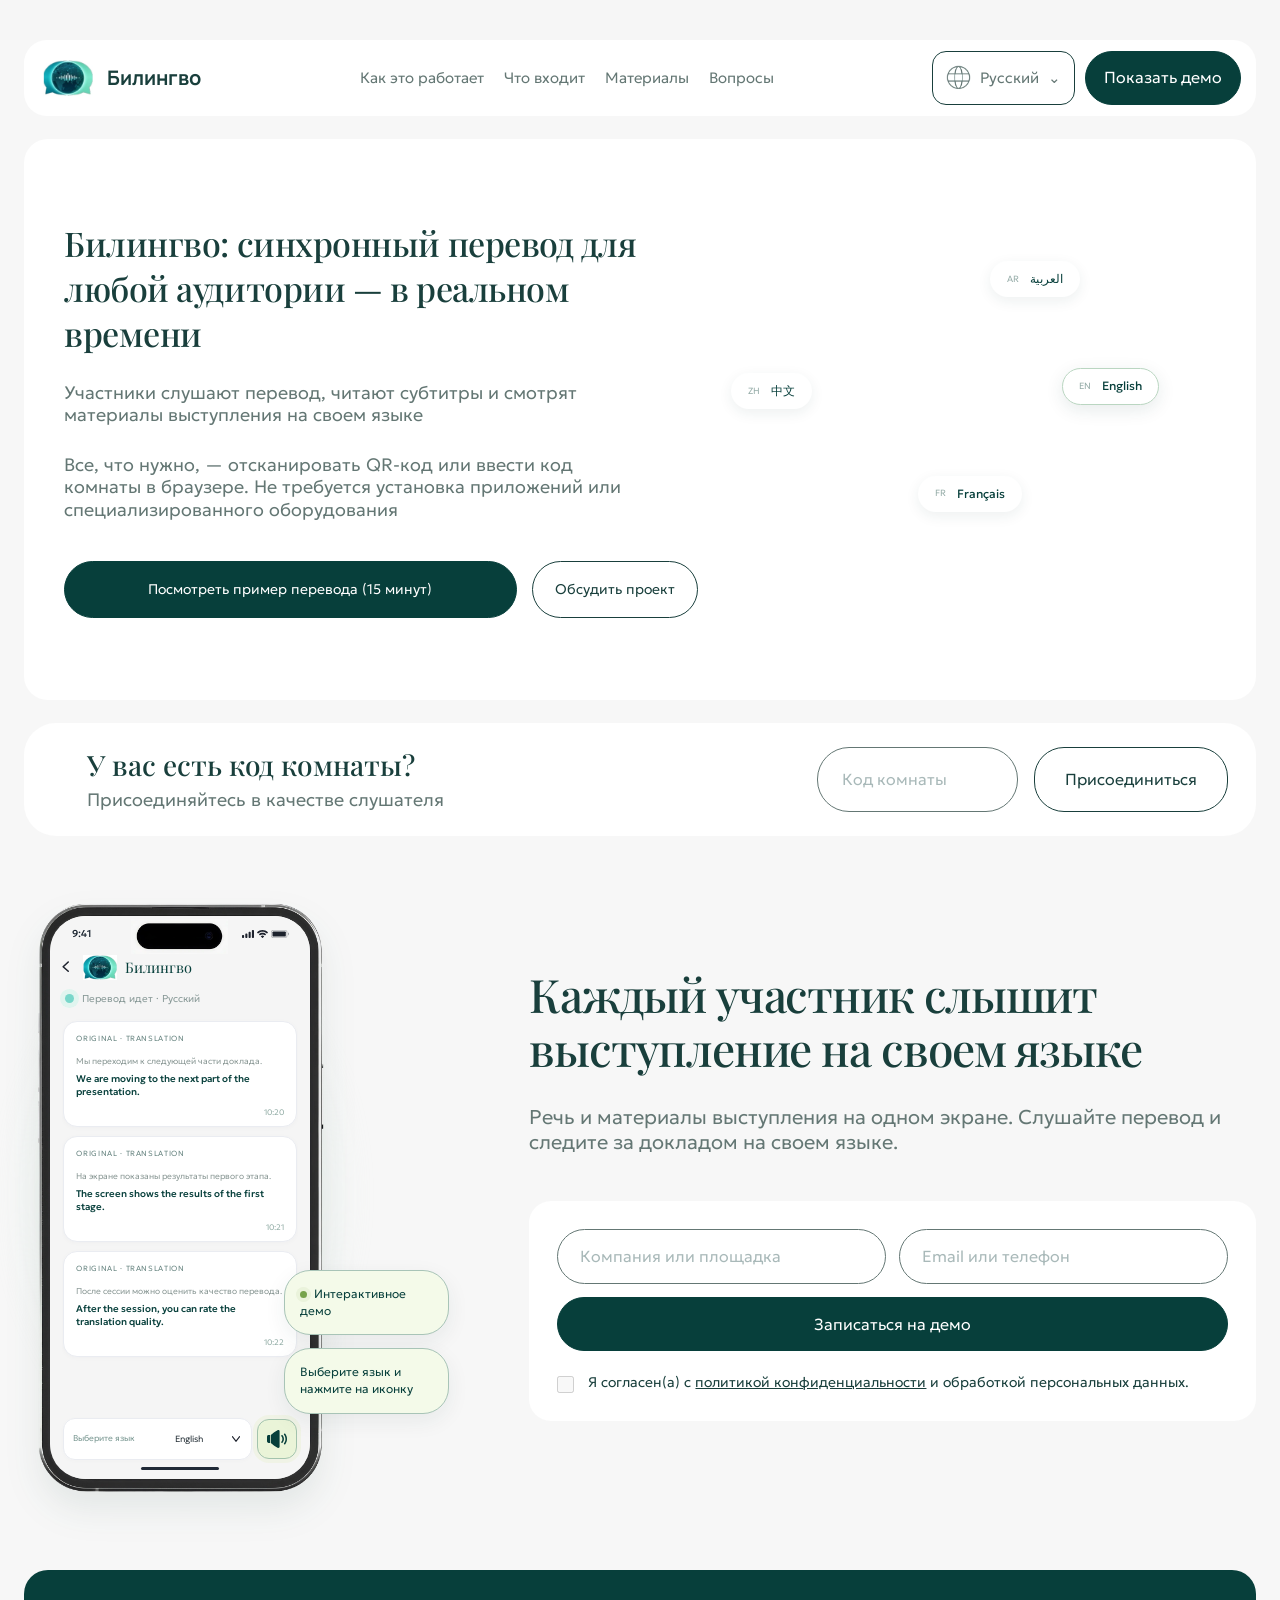
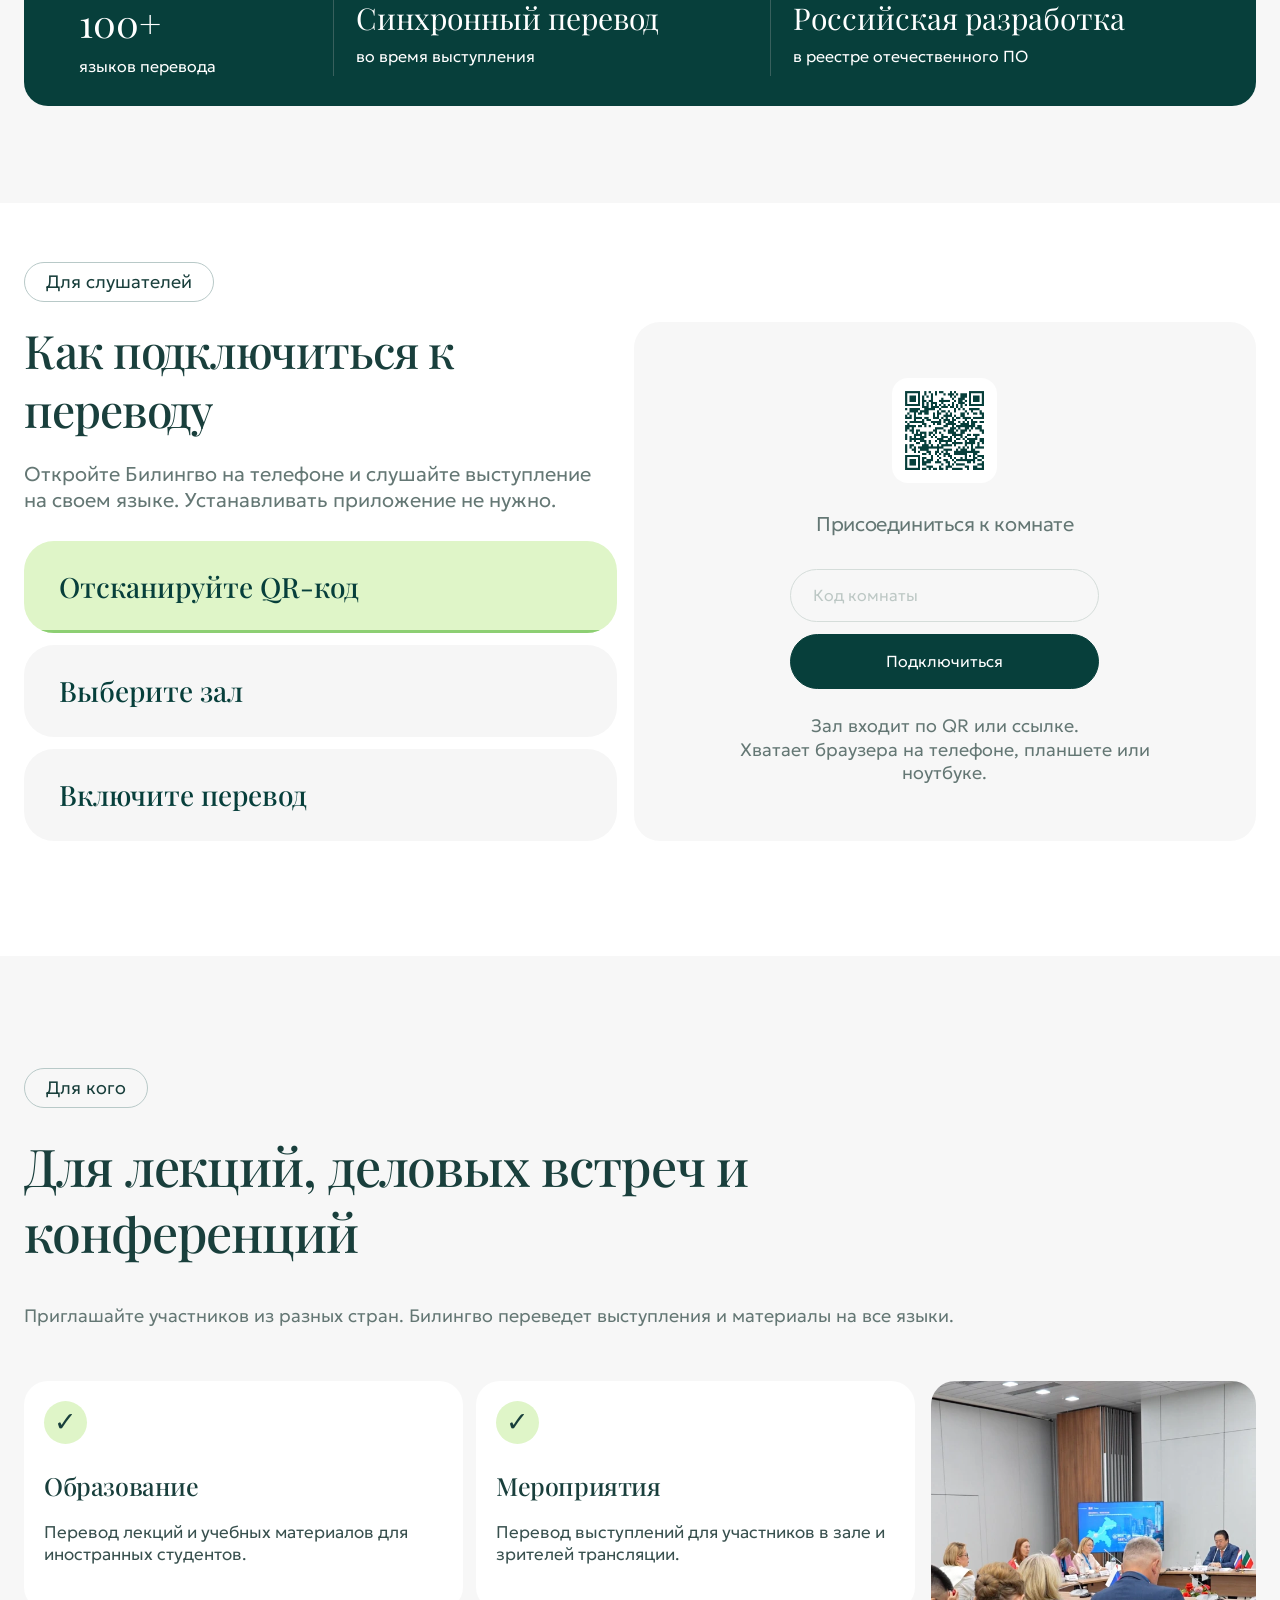
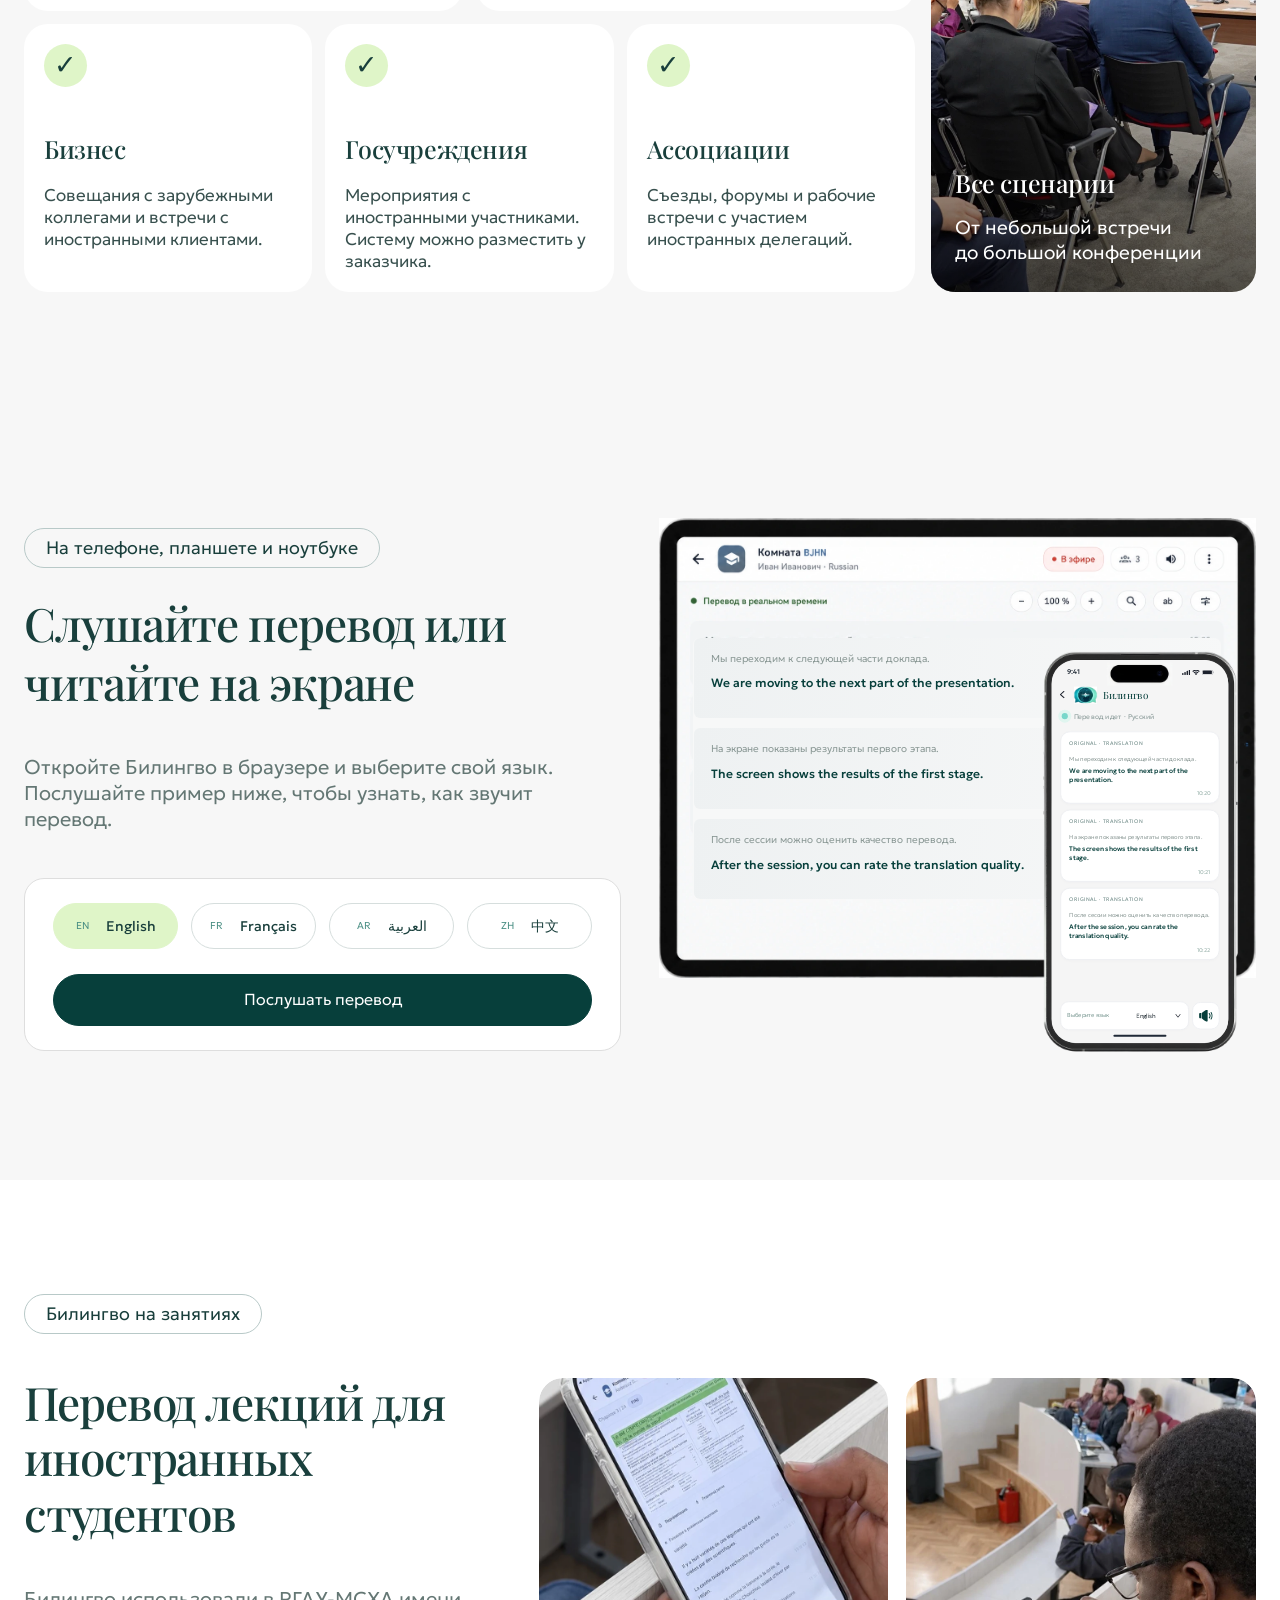
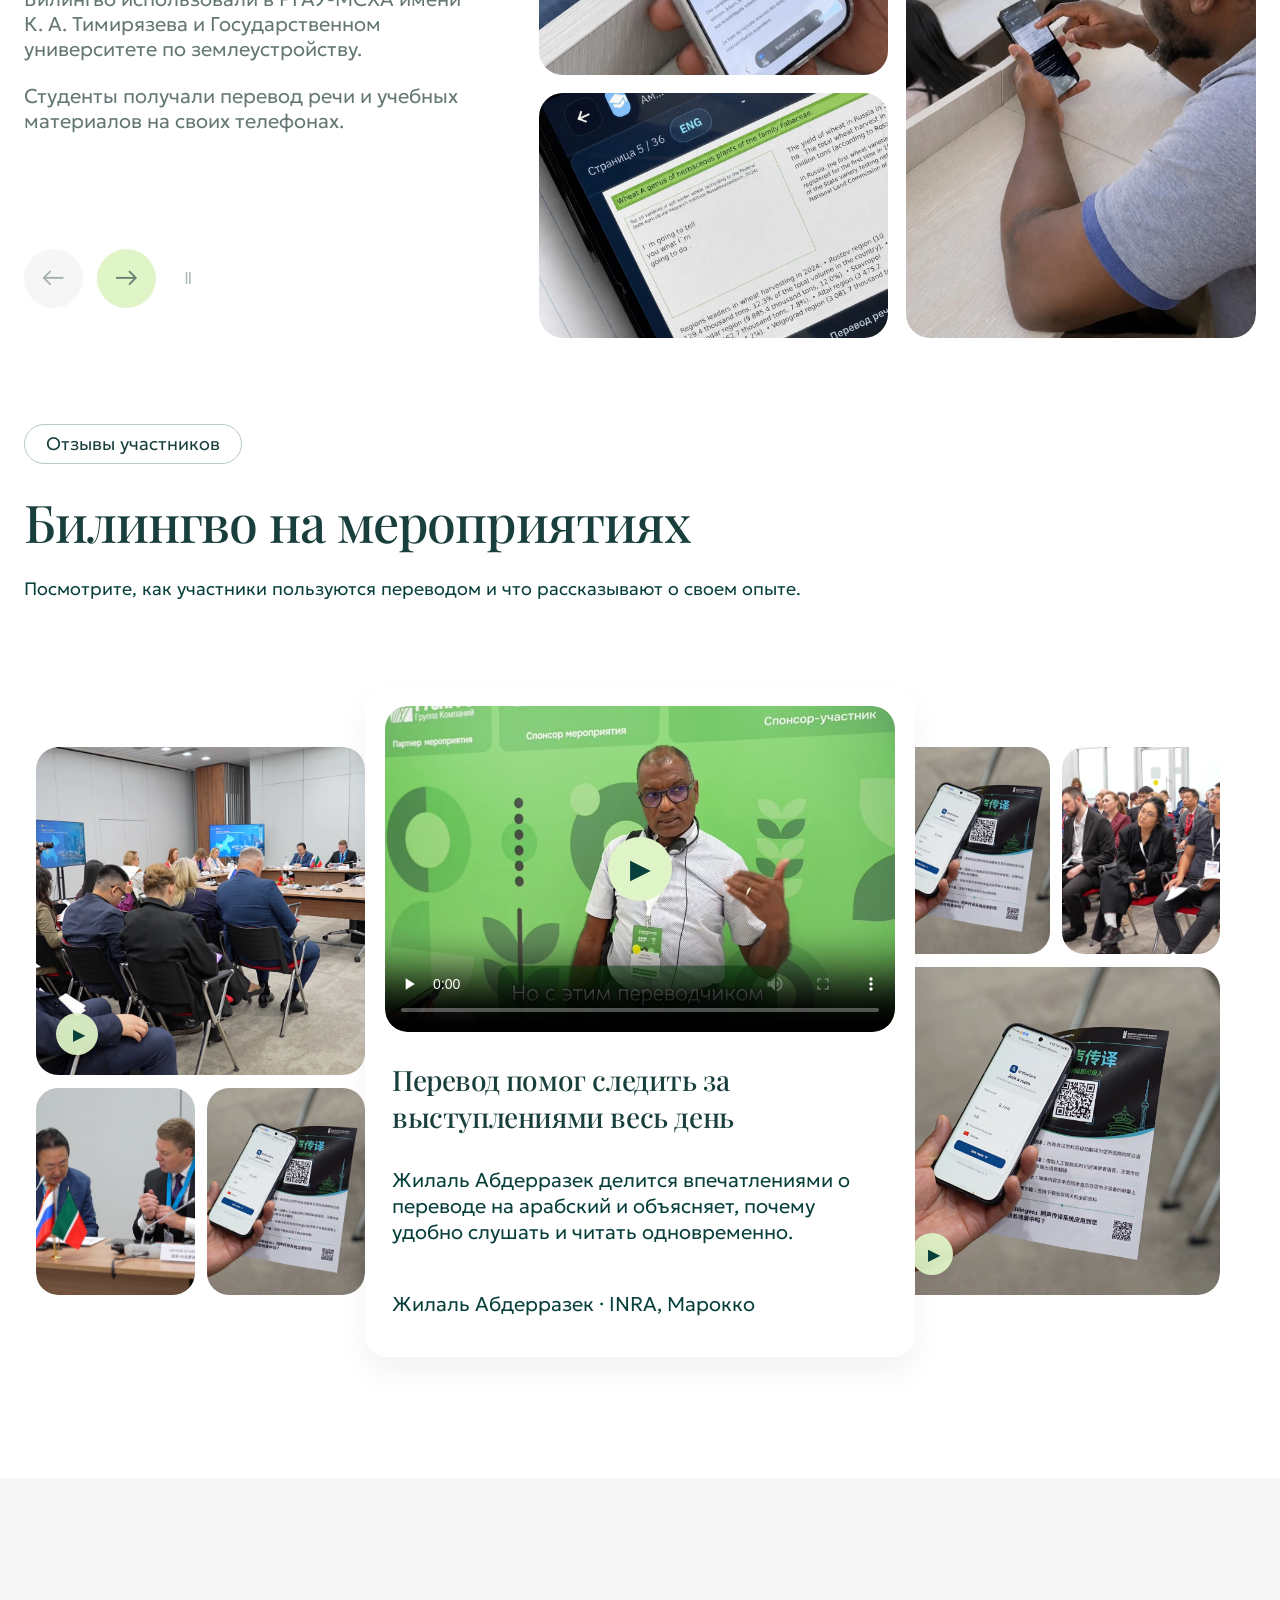
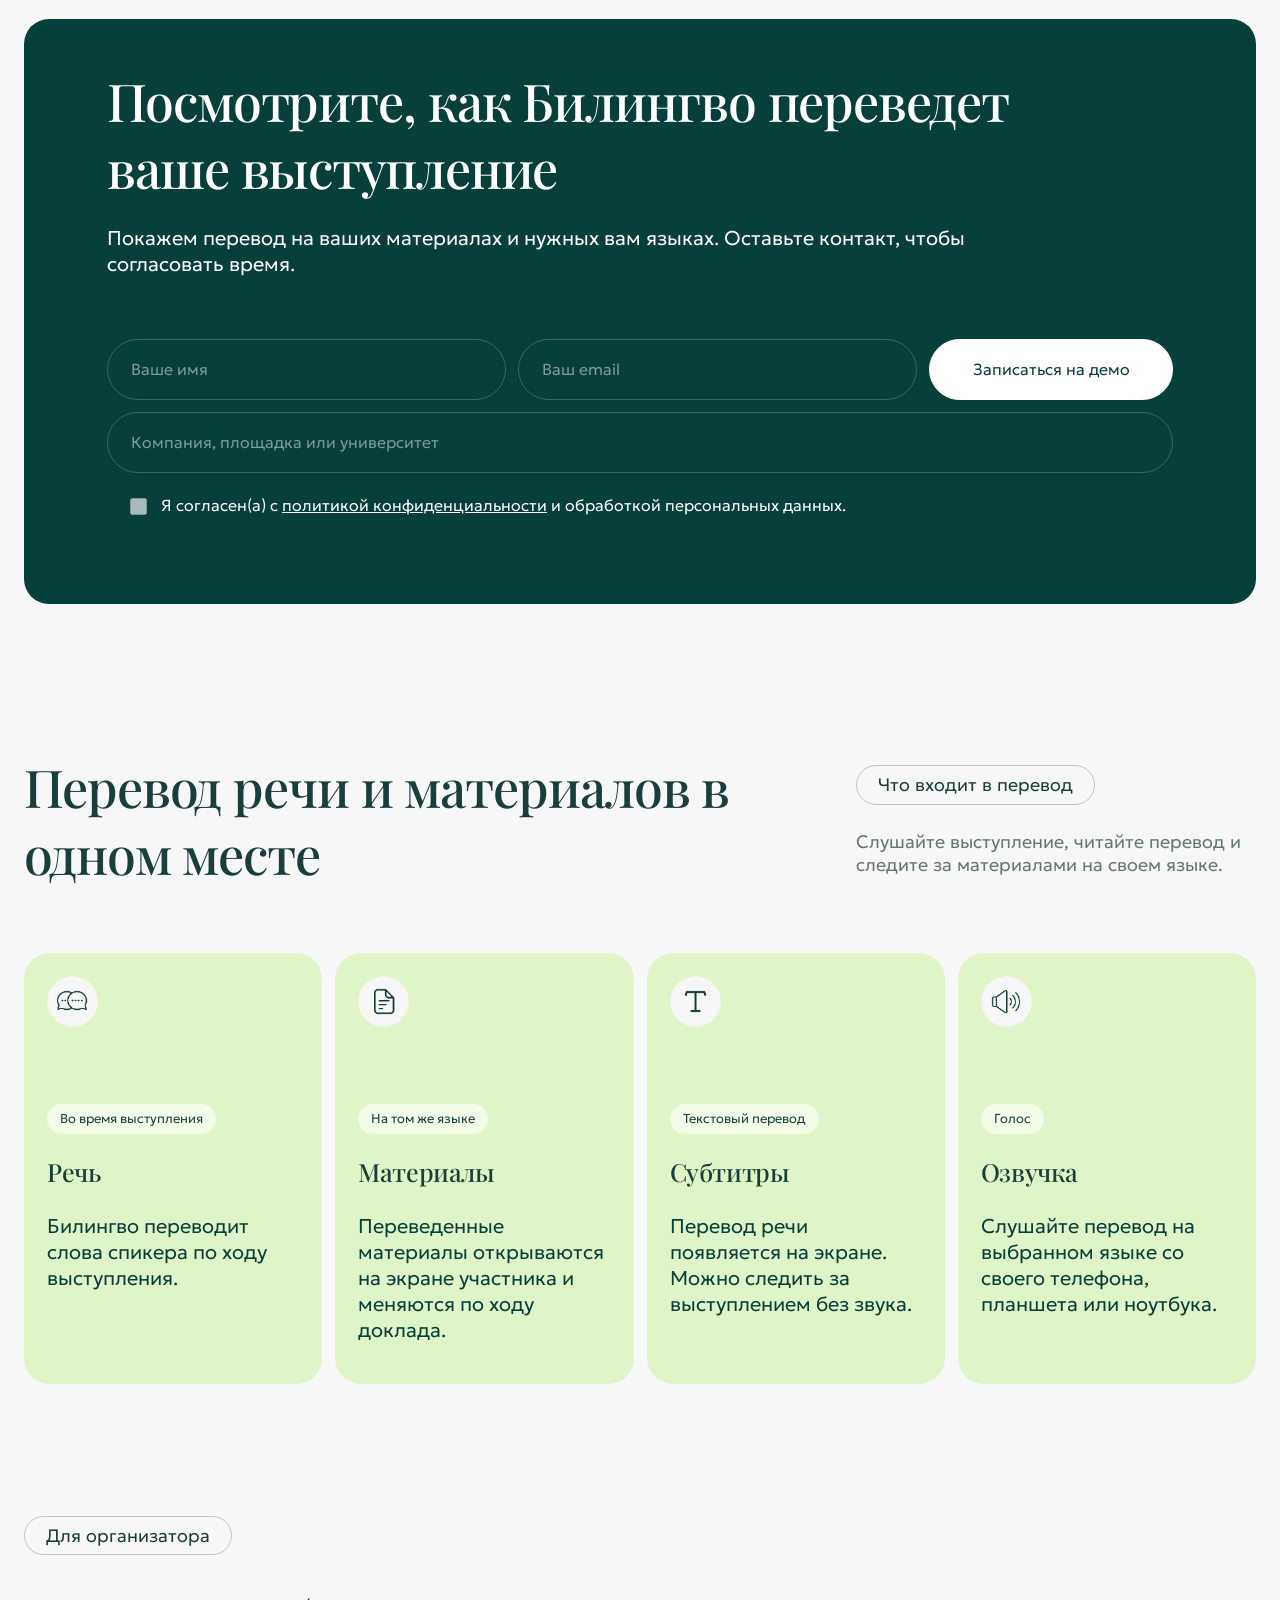
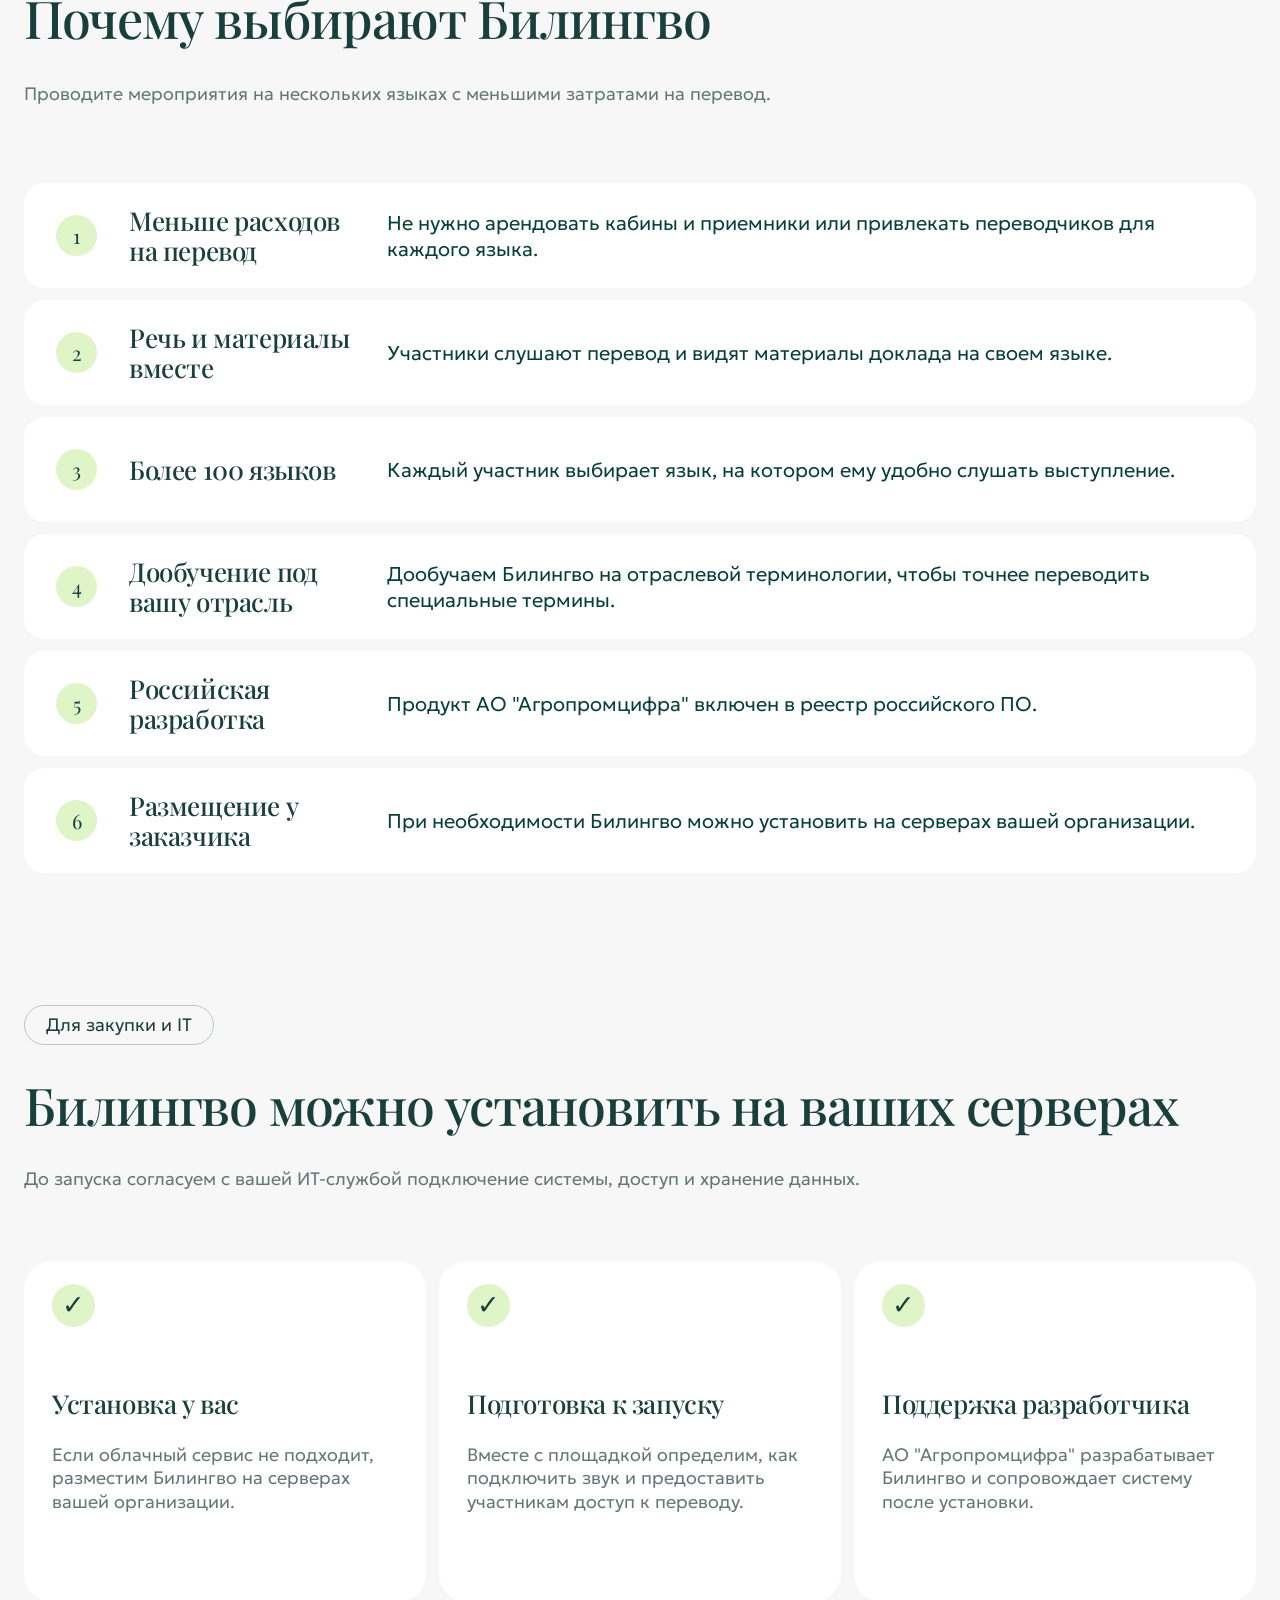
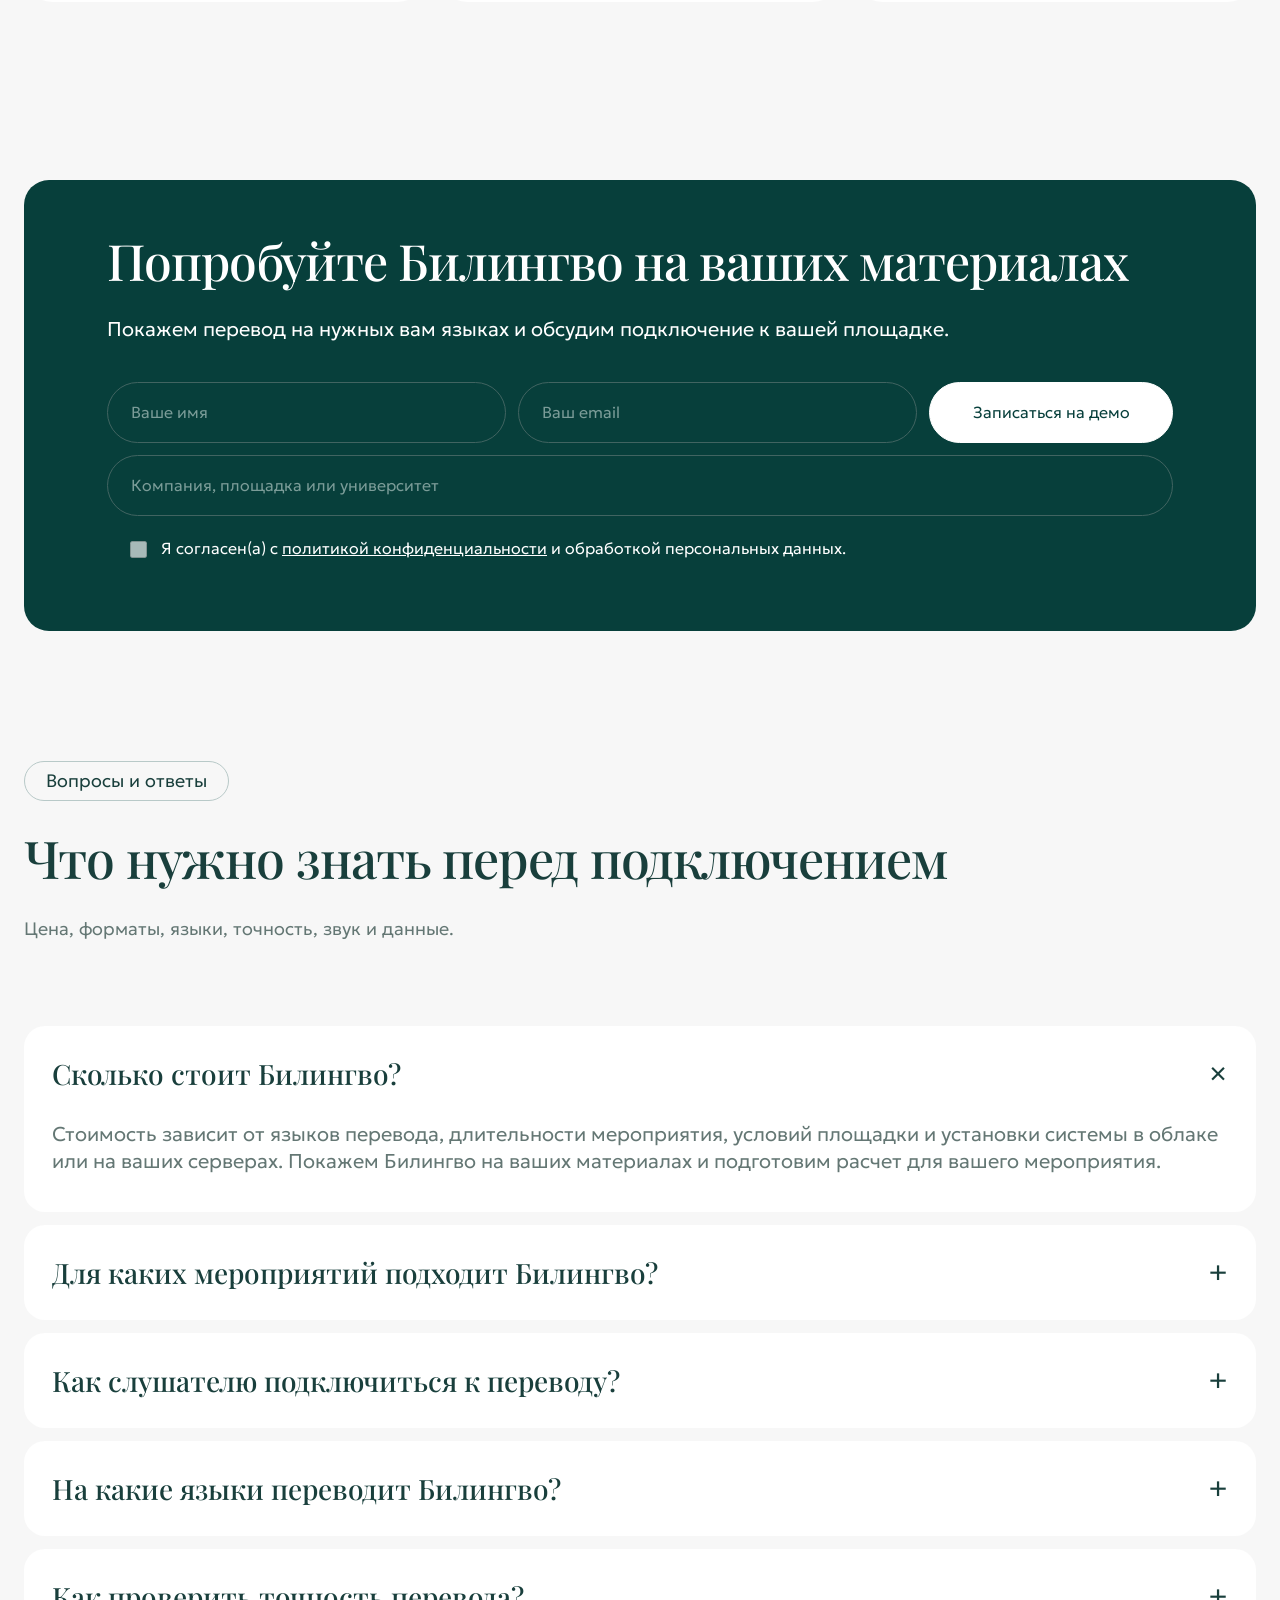
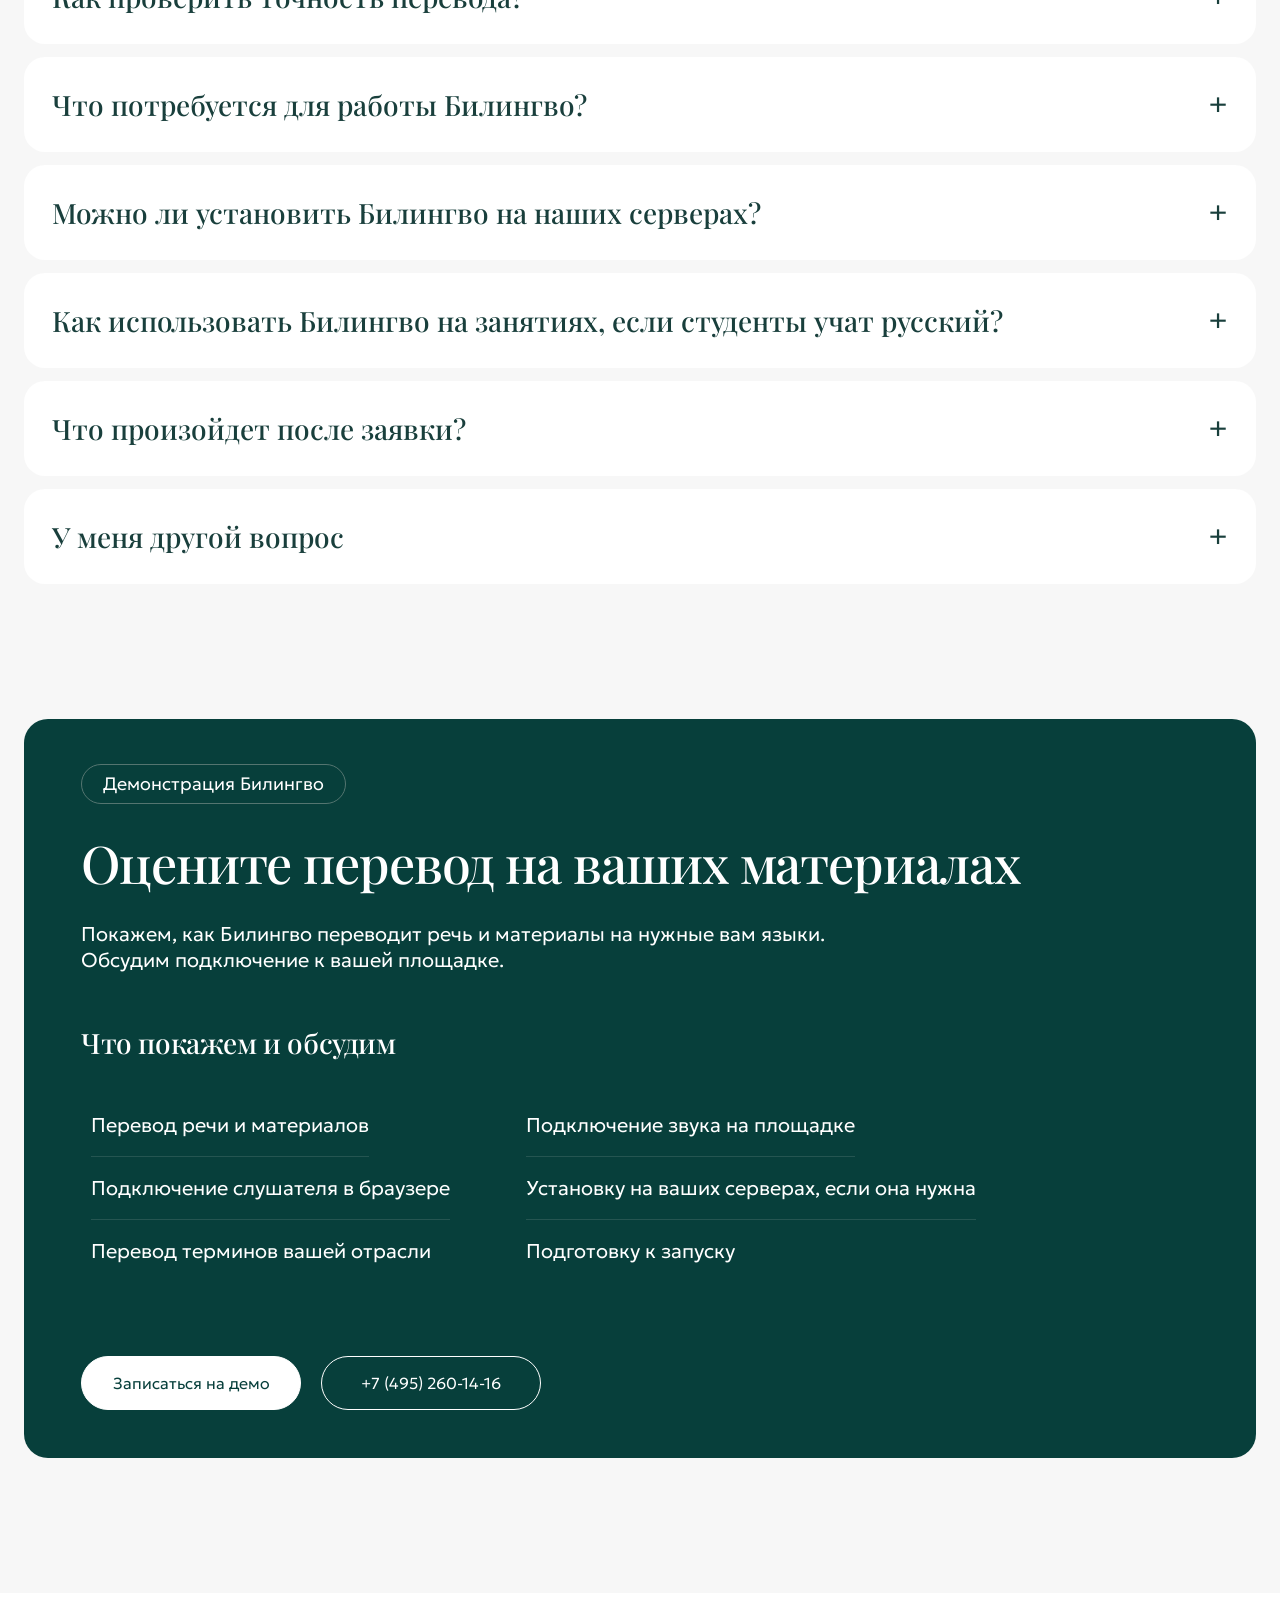
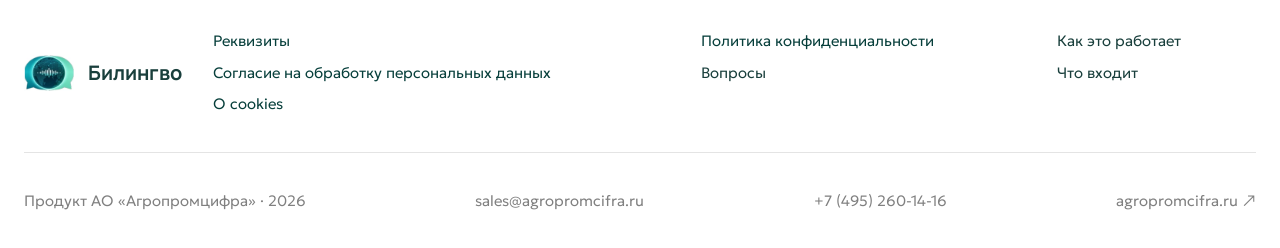
==== commit fdd97c54: "Simplify cookies to one OK notice with analytics disabled" ====
--- a/index.html
+++ b/index.html
@@ -9,10 +9,10 @@
 <meta content="Билингво: перевод речи, субтитров и материалов выступления на языке каждого участника." name="description"/>
 <meta content="#073f3b" name="theme-color"/>
 <link href="assets/logo.webp" rel="icon" type="image/webp"/>
-<link crossorigin="anonymous" href="assets/fonts.css?v=2026-09-11-locales-consent-v1" integrity="sha384-Shr+6zV4I/X7ZRoTJwyJCp5PmkZXHh3zrxxQofL8cAatyz93Pf4d3wcshjDnfJzW" rel="stylesheet"/>
-<link crossorigin="anonymous" href="styles.css?v=2026-09-11-locales-consent-v1" integrity="sha384-S+4EyW0B7pUCn56FViUmf2hhkNbdC+BVC/oU85SRf6cdbN73cJgkUiOp3xp1yOtV" rel="stylesheet"/>
-<link crossorigin="anonymous" href="motion.css?v=2026-09-11-locales-consent-v1" integrity="sha384-HnLlu/LeCoLQ8VLTvM08wYOrV5b9ekw1Iw56PWdpf+B9BKy4c9VH1u/Pk/DC9Kov" rel="stylesheet"/><script crossorigin="anonymous" defer="" integrity="sha384-7Og5j1ZBu30yR1zvlSvo0RHHPeP0V8BJM6j8iIJlovbi8ayjhIpkSH0dMSh9gYWT" referrerpolicy="no-referrer" src="security.js?v=2026-09-11-locales-consent-v1"></script><script crossorigin="anonymous" defer="" integrity="sha384-Eiw9G2aTrYX5dmbklZ27eOB9rr0LcB9tHORt2CT8xgS3WX1T2aQuZ/mSw3wcqilT" referrerpolicy="no-referrer" src="i18n.js?v=2026-09-11-locales-consent-v1"></script><script crossorigin="anonymous" defer="" integrity="sha384-noVcwP4vgxvyGO72Lo2dsE8s5d5FCCYWgQTk8UHQfTrpQlWuZLTwpSsAFpbn4kIH" referrerpolicy="no-referrer" src="consent.js?v=2026-09-11-locales-consent-v1"></script><script crossorigin="anonymous" defer="" integrity="sha384-Js6W7zWQgFh0ufFKT+2sYvsSpcd8spXBeWmbNIgFKS/QII7DenqgCBNoAMsZzSl2" referrerpolicy="no-referrer" src="tilda-forms.js?v=2026-09-11-locales-consent-v1"></script><script crossorigin="anonymous" defer="" integrity="sha384-mMhJAfVj1dclIjwek998X0JOtDFrp322T+wfqE/ejx3QfYXRLZjGOgTqXOq5GWIn" referrerpolicy="no-referrer" src="app.js?v=2026-09-11-locales-consent-v1"></script><script crossorigin="anonymous" defer="" integrity="sha384-1Cd2Q0YYJ7SHmFIunaSk3DFE5BjGDtaFq0eo0RdjfhXwwdAVYMTlFsrRsh/TLv7E" referrerpolicy="no-referrer" src="globe.js?v=2026-09-11-locales-consent-v1"></script></head>
-<body><div data-asset-base="./assets/" id="bilingvo-site" translate="no"><dialog aria-labelledby="bl-cookie-title" class="cookie-dialog" id="bilingvo-cookies"><h2 id="bl-cookie-title">Мы используем cookie</h2><p>Необходимые cookie обеспечивают работу сайта. Аналитику, включая Яндекс Метрику, включаем только с вашего согласия. Вы можете изменить выбор в любой момент.</p><button class="text-link cookie-policy-link" data-cookie-policy="" type="button">Политика использования cookie</button><p data-cookie-policy-text="" hidden="">Ваш выбор сохраняется в браузере на 180 дней. До согласия аналитические скрипты не загружаются. Отказ не мешает пользоваться сайтом или отправлять заявки. Изменить выбор можно по ссылке "Настройки cookie" внизу страницы.</p><div class="cookie-options" hidden=""><label><input checked="" disabled="" type="checkbox"/><span><strong>Необходимые</strong><small>Всегда включены. Сохраняют ваш выбор cookie и обеспечивают работу форм.</small></span></label><label><input data-cookie-analytics="" type="checkbox"/><span><strong>Аналитика</strong><small>Помогает понять, как посетители используют сайт. Включается только с вашего согласия.</small></span></label><label><input disabled="" type="checkbox"/><span><strong>Маркетинг</strong><small>Маркетинговые трекеры сейчас не используются.</small></span></label></div><div class="cookie-actions"><button class="button" data-cookie-accept="" type="button">Принять все</button><button class="button outline" data-cookie-reject="" type="button">Отклонить</button><button class="cookie-customize" data-cookie-customize="" type="button">Настроить</button><button class="button" data-cookie-save="" hidden="" type="button">Сохранить выбор</button></div></dialog>
+<link crossorigin="anonymous" href="assets/fonts.css?v=2026-09-11-cookie-notice-v1" integrity="sha384-Shr+6zV4I/X7ZRoTJwyJCp5PmkZXHh3zrxxQofL8cAatyz93Pf4d3wcshjDnfJzW" rel="stylesheet"/>
+<link crossorigin="anonymous" href="styles.css?v=2026-09-11-cookie-notice-v1" integrity="sha384-S+4EyW0B7pUCn56FViUmf2hhkNbdC+BVC/oU85SRf6cdbN73cJgkUiOp3xp1yOtV" rel="stylesheet"/>
+<link crossorigin="anonymous" href="motion.css?v=2026-09-11-cookie-notice-v1" integrity="sha384-jawR7KZofLnzjAPCt56Y9worYQlksW79drlPMzO0g9TBoKOD0ywJblxn0JM33Nar" rel="stylesheet"/><script crossorigin="anonymous" defer="" integrity="sha384-7Og5j1ZBu30yR1zvlSvo0RHHPeP0V8BJM6j8iIJlovbi8ayjhIpkSH0dMSh9gYWT" referrerpolicy="no-referrer" src="security.js?v=2026-09-11-cookie-notice-v1"></script><script crossorigin="anonymous" defer="" integrity="sha384-4NIFCPR6NvecaSp+IhUCQwU3pI0GU2EpSjdlyIWjk/fMVJXNvC6Y+JwU2SKWNZ61" referrerpolicy="no-referrer" src="i18n.js?v=2026-09-11-cookie-notice-v1"></script><script crossorigin="anonymous" defer="" integrity="sha384-SM9LpgdkO626Td7s7cayQvEbKS/D/+dCHhnZUqt97/cJc79LHDmLEXSoN0eCfE6k" referrerpolicy="no-referrer" src="consent.js?v=2026-09-11-cookie-notice-v1"></script><script crossorigin="anonymous" defer="" integrity="sha384-Js6W7zWQgFh0ufFKT+2sYvsSpcd8spXBeWmbNIgFKS/QII7DenqgCBNoAMsZzSl2" referrerpolicy="no-referrer" src="tilda-forms.js?v=2026-09-11-cookie-notice-v1"></script><script crossorigin="anonymous" defer="" integrity="sha384-mMhJAfVj1dclIjwek998X0JOtDFrp322T+wfqE/ejx3QfYXRLZjGOgTqXOq5GWIn" referrerpolicy="no-referrer" src="app.js?v=2026-09-11-cookie-notice-v1"></script><script crossorigin="anonymous" defer="" integrity="sha384-1Cd2Q0YYJ7SHmFIunaSk3DFE5BjGDtaFq0eo0RdjfhXwwdAVYMTlFsrRsh/TLv7E" referrerpolicy="no-referrer" src="globe.js?v=2026-09-11-cookie-notice-v1"></script></head>
+<body><div data-asset-base="./assets/" id="bilingvo-site" translate="no"><aside aria-label="Уведомление о cookie" class="cookie-notice" hidden="" id="bilingvo-cookies" role="region"><p>Мы используем cookies для быстрой и удобной работы сайта.<br/><span>Сейчас включены только необходимые cookies.</span></p><button class="button" data-cookie-ok="" type="button">ОК</button></aside>
 <header class="site-header wrap">
 <a aria-label="Билингво, начало страницы" class="brand" href="#"><img alt="" height="47" src="assets/logo.webp" width="65"/><strong>Билингво</strong></a>
 <nav aria-label="Основная навигация"><a href="#bl-how">Как это работает</a><a href="#bl-features">Что входит</a><a href="#bl-materials">Материалы</a><a href="#bl-faq">Вопросы</a></nav>
@@ -87,7 +87,7 @@
 <section class="faq wrap" id="bl-faq"><span class="eyebrow">Вопросы и ответы</span><h2>Что нужно знать перед подключением</h2><p>Цена, форматы, языки, точность, звук и данные.</p><div class="faq-list"><details open=""><summary>Сколько стоит Билингво?</summary><p>Стоимость зависит от языков перевода, длительности мероприятия, условий площадки и установки системы в облаке или на ваших серверах. Покажем Билингво на ваших материалах и подготовим расчет для вашего мероприятия.</p></details><details><summary>Для каких мероприятий подходит Билингво?</summary><p>Для совещаний, лекций, конференций, трансляций и смешанного зала.</p></details><details><summary>Как слушателю подключиться к переводу?</summary><p>Сканирует QR-код или вводит код комнаты в браузере. Приложение устанавливать не нужно.</p></details><details><summary>На какие языки переводит Билингво?</summary><p>Более 100 языков. Языковые пары и термины вашей программы проверяем на показе.</p></details><details><summary>Как проверить точность перевода?</summary><p>Перевод и термины проверяем на отрывке вашего выступления до запуска.</p></details><details><summary>Что потребуется для работы Билингво?</summary><p>Слушатель открывает перевод в браузере на своем устройстве. Кабины и установка приложения не нужны.</p></details><details><summary>Можно ли установить Билингво на наших серверах?</summary><p>Место обработки речи, материалов и перевода согласуем с IT до запуска. Возможно размещение у заказчика.</p></details><details><summary>Как использовать Билингво на занятиях, если студенты учат русский?</summary><p>Этот вопрос можно обсудить на демонстрации для вашей образовательной программы.</p></details><details><summary>Что произойдет после заявки?</summary><p>Уточним языки, материалы, дату показа, площадку и звук. Проведем показ на отрывке вашего выступления.</p></details><details><summary>У меня другой вопрос</summary><p>Напишите на <a href="mailto:sales@agropromcifra.ru">sales@agropromcifra.ru</a> или позвоните <a href="tel:+74952601416">+7 (495) 260-14-16</a>.</p></details></div></section>
 <section class="next-step wrap"><span class="eyebrow">Демонстрация Билингво</span><h2>Оцените перевод на ваших материалах</h2><div class="next-intro"><p>Покажем, как Билингво переводит речь и материалы на нужные вам языки. Обсудим подключение к вашей площадке.</p><h3>Что покажем и обсудим</h3></div><div class="next-list"><div><p>Перевод речи и материалов</p><p>Подключение слушателя в браузере</p><p>Перевод терминов вашей отрасли</p></div><div><p>Подключение звука на площадке</p><p>Установку на ваших серверах, если она нужна</p><p>Подготовку к запуску</p></div></div><div class="next-actions"><a class="button light" data-open="project" href="#bilingvo-project">Записаться на демо</a><a class="button outline" href="tel:+74952601416">+7 (495) 260-14-16</a></div></section>
 </main>
-<footer><div class="footer-top wrap"><a class="brand" href="#"><img alt="" height="47" loading="lazy" src="assets/logo.webp" width="65"/><strong>Билингво</strong></a><div><button class="footer-link" data-legal="company">Реквизиты</button><button class="footer-link" data-legal="privacy">Согласие на обработку персональных данных</button><button class="footer-link" data-cookie-open="" type="button">Настройки cookie</button></div><div><button class="footer-link" data-legal="privacy">Политика конфиденциальности</button><a href="#bl-faq">Вопросы</a></div><div><a href="#bl-how">Как это работает</a><a href="#bl-features">Что входит</a></div></div><div class="footer-bottom wrap"><span>Продукт АО «Агропромцифра» · 2026</span><a href="mailto:sales@agropromcifra.ru">sales@agropromcifra.ru</a><a href="tel:+74952601416">+7 (495) 260-14-16</a><a href="https://agropromcifra.ru" rel="noopener noreferrer" target="_blank">agropromcifra.ru ↗</a></div></footer>
+<footer><div class="footer-top wrap"><a class="brand" href="#"><img alt="" height="47" loading="lazy" src="assets/logo.webp" width="65"/><strong>Билингво</strong></a><div><button class="footer-link" data-legal="company">Реквизиты</button><button class="footer-link" data-legal="privacy">Согласие на обработку персональных данных</button><button class="footer-link" data-cookie-open="" type="button">О cookies</button></div><div><button class="footer-link" data-legal="privacy">Политика конфиденциальности</button><a href="#bl-faq">Вопросы</a></div><div><a href="#bl-how">Как это работает</a><a href="#bl-features">Что входит</a></div></div><div class="footer-bottom wrap"><span>Продукт АО «Агропромцифра» · 2026</span><a href="mailto:sales@agropromcifra.ru">sales@agropromcifra.ru</a><a href="tel:+74952601416">+7 (495) 260-14-16</a><a href="https://agropromcifra.ru" rel="noopener noreferrer" target="_blank">agropromcifra.ru ↗</a></div></footer>
 <dialog aria-labelledby="bl-project-title" class="bilingvo-dialog project-dialog" id="bilingvo-project"><button aria-label="Закрыть" class="dialog-close" data-close="" type="button">×</button><h2 id="bl-project-title">Запланировать демонстрацию</h2><p>Покажем Билингво на нужных вам языках и ответим на вопросы.<br/>Оставьте контакт, чтобы согласовать удобное время.</p><form data-lead-form="project" method="dialog"><fieldset class="bl-form-fields" data-bl-form="" disabled=""><div class="project-fields"><label class="sr-only" for="bl-project-name">Ваше имя</label><input autocomplete="name" id="bl-project-name" maxlength="100" name="name" placeholder="Ваше имя" required=""/><label class="sr-only" for="bl-project-contact">Email или телефон</label><input autocomplete="email" id="bl-project-contact" maxlength="120" name="contact" placeholder="Email или телефон" required=""/><label class="sr-only" for="bl-project-org">Организация</label><input id="bl-project-org" maxlength="200" name="company" placeholder="Организация"/><label class="sr-only" for="bl-project-message">Что хотите обсудить?</label><textarea id="bl-project-message" maxlength="2000" name="message" placeholder="Что хотите обсудить? Например, перевод лекций на английский и китайский" rows="4"></textarea></div><label class="consent"><input name="consent" required="" type="checkbox" value="accepted"/><span>Я согласен(а) с <button class="text-link" data-legal="privacy" type="button">политикой конфиденциальности</button> и обработкой персональных данных.</span></label><p class="form-status" role="status"></p><button class="button" type="submit">Отправить заявку</button></fieldset></form></dialog>
 <dialog aria-labelledby="bl-sample-title" class="bilingvo-dialog sample-dialog" id="bilingvo-sample"><button aria-label="Закрыть" class="dialog-close" data-close="" type="button">×</button><h2 id="bl-sample-title">Оставьте email</h2><p>Отправим 15-минутную запись репетиции</p><form data-lead-form="sample" method="dialog"><fieldset class="bl-form-fields" data-bl-form="" disabled=""><div class="sample-fields"><label class="sr-only" for="bl-sample-name">Ваше имя</label><input autocomplete="name" id="bl-sample-name" maxlength="100" name="name" placeholder="Ваше имя" required=""/><label class="sr-only" for="bl-sample-email">Ваш email</label><input autocomplete="email" id="bl-sample-email" maxlength="254" name="email" placeholder="Ваш email" required="" type="email"/></div><p class="sample-note">Вы получите ссылку на видео.</p><label class="consent"><input name="consent" required="" type="checkbox" value="accepted"/><span>Я согласен(а) с <button class="text-link" data-legal="privacy" type="button">политикой конфиденциальности</button> и обработкой персональных данных.</span></label><p class="form-status" role="status"></p><button class="button" type="submit">Отправить и получить видео</button></fieldset></form></dialog>
 <dialog aria-labelledby="bl-success-title" class="bilingvo-dialog success-dialog" id="bilingvo-success"><button aria-label="Закрыть" class="dialog-close" data-close="" type="button">×</button><h2 id="bl-success-title"><span aria-hidden="true" class="check">✓</span> Заявка отправлена</h2><p>Свяжемся с вами, чтобы согласовать время демонстрации.</p><button class="button" data-close="" type="button">Закрыть</button></dialog>
--- a/motion.css
+++ b/motion.css
@@ -320,7 +320,6 @@
 #bilingvo-site .site-language-menu button{display:block;width:100%;padding:12px 17px;text-align:start;border:0;border-radius:10px;color:#073f3b;background:white;font:400 16px/1.4 var(--sans);cursor:pointer}
 #bilingvo-site .site-language-menu button[aria-checked=true]{background:#e7f0da}
 #bilingvo-site .site-language-menu button:hover{background:#f1f5ea}
-#bilingvo-site .site-language-menu[hidden],#bilingvo-site .cookie-dialog [hidden]{display:none!important}
 #bilingvo-site .phone-stage:before{content:'';position:absolute;left:-24px;top:45px;width:365px;height:530px;max-width:110%;background:radial-gradient(ellipse,#d9e9bd90 0%,#dbece45c 40%,transparent 70%);filter:blur(13px);pointer-events:none;opacity:.9}
 #bilingvo-site .phone-stage>.phone{filter:drop-shadow(0 18px 17px #174b3b16);transition:filter .3s}
 #bilingvo-site .phone-stage:hover>.phone,#bilingvo-site .phone-stage:focus-within>.phone{filter:drop-shadow(0 20px 20px #174b3b29)}
@@ -333,18 +332,6 @@
 #bilingvo-site .phone-stage.is-visible:not(.is-engaged) .phone-audio{animation:bl-audio-invite 3s ease-in-out 4}
 @keyframes bl-hint-float{0%,65%,100%{transform:translateY(0) rotate(0)}25%{transform:translateY(-5px) rotate(-1deg)}40%{transform:translateY(-3px) rotate(.4deg)}}
 @keyframes bl-audio-invite{0%,100%{box-shadow:0 0 0 3px #d4e6b544}45%{box-shadow:0 0 0 8px #d4e6b500}}
-#bilingvo-site .cookie-dialog{position:fixed;inset:auto 0 24px;width:min(1080px,calc(100% - 40px));max-height:calc(100dvh - 40px);overflow:auto;margin:auto;padding:38px 44px;border:0;border-radius:26px;color:#193f3b;background:#fff;box-shadow:0 15px 70px #073f3b25;font-family:var(--sans)}
-#bilingvo-site .cookie-dialog::backdrop{background:#142e2a40}
-#bilingvo-site .cookie-dialog h2{font:500 30px/1.25 var(--sans);margin:0}
-#bilingvo-site .cookie-dialog p{font:300 17px/1.5 var(--sans);color:#617775;margin:20px 0 0}
-#bilingvo-site .cookie-policy-link{font:300 16px/1.4 var(--sans);color:#617775;margin-top:19px;cursor:pointer}
-#bilingvo-site .cookie-actions{display:flex;flex-wrap:wrap;gap:14px;align-items:center;margin-top:25px}
-#bilingvo-site .cookie-actions .button{font:400 15px/1.3 var(--sans);border-radius:35px;min-height:49px;padding:13px 27px}
-#bilingvo-site .cookie-customize{font:400 15px/1.3 var(--sans);border:0;padding:14px;background:transparent;color:#193f3b;cursor:pointer}
-#bilingvo-site .cookie-options{margin-top:24px;display:grid;gap:15px}
-#bilingvo-site .cookie-options label{display:flex;gap:14px;align-items:start;font-size:15px}
-#bilingvo-site .cookie-options input{width:20px;height:20px;accent-color:#1a5044;flex-shrink:0;margin-top:2px}
-#bilingvo-site .cookie-options small{display:block;font-size:13px;line-height:1.5;color:#617775;margin-top:4px}
 #bilingvo-site[dir=rtl] .footer-link,#bilingvo-site[dir=rtl] .steps>button{text-align:right}
 #bilingvo-site[dir=rtl] .phone-stage,#bilingvo-site[dir=rtl] .devices-stage,#bilingvo-site[dir=rtl] .photo-carousel,#bilingvo-site[dir=rtl] .globe-demo{direction:ltr}
 #bilingvo-site[dir=rtl] .phone-hints,#bilingvo-site[dir=rtl] .phone-controls,#bilingvo-site[dir=rtl] .phone-live{direction:rtl}
@@ -363,11 +350,17 @@
  #bilingvo-site .language-button .globe{width:17px;height:17px}
  #bilingvo-site .header-actions>.button{font-size:11px;padding:9px 10px}
  #bilingvo-site .phone-hints button{padding:12px;border-radius:18px;flex:1}
- #bilingvo-site .cookie-dialog{inset:auto 0 12px;width:calc(100% - 24px);max-height:calc(100dvh - 24px);padding:25px 23px;border-radius:22px}
- #bilingvo-site .cookie-dialog h2{font-size:24px}
- #bilingvo-site .cookie-dialog p{font-size:14px;margin-top:15px}
- #bilingvo-site .cookie-actions{gap:10px;margin-top:21px}
- #bilingvo-site .cookie-actions .button{flex:1;min-width:115px;font-size:13px;padding-inline:15px}
- #bilingvo-site .cookie-customize{font-size:13px}
 }
 @media(prefers-reduced-motion:reduce){#bilingvo-site .phone-stage .phone-hints button,#bilingvo-site .phone-stage .phone-audio{animation:none!important}}
+
+#bilingvo-site .site-language-menu[hidden],#bilingvo-site .cookie-notice[hidden]{display:none!important}
+#bilingvo-site .cookie-notice{position:fixed;inset:auto 0 24px;z-index:150;width:min(1100px,calc(100% - 48px));box-sizing:border-box;margin:auto;padding:30px 36px;display:flex;align-items:center;gap:32px;border:1px solid #edf0ef;border-radius:30px;background:#fff;color:#193f3b;box-shadow:0 12px 55px #163e3a1c}
+#bilingvo-site .cookie-notice p{margin:0;flex:1;font:300 20px/1.5 var(--sans)}
+#bilingvo-site .cookie-notice p span{color:#617775}
+#bilingvo-site .cookie-notice>.button{flex:0 0 86px;min-height:70px;border-radius:22px;font:500 22px/1 var(--sans);padding:20px}
+@media(max-width:600px){
+ #bilingvo-site .cookie-notice{inset:auto 0 12px;width:calc(100% - 24px);padding:20px;gap:15px;border-radius:23px}
+ #bilingvo-site .cookie-notice p{font-size:13px;line-height:1.45}
+ #bilingvo-site .cookie-notice>.button{flex-basis:56px;min-height:56px;padding:10px;border-radius:16px;font-size:17px}
+}
+
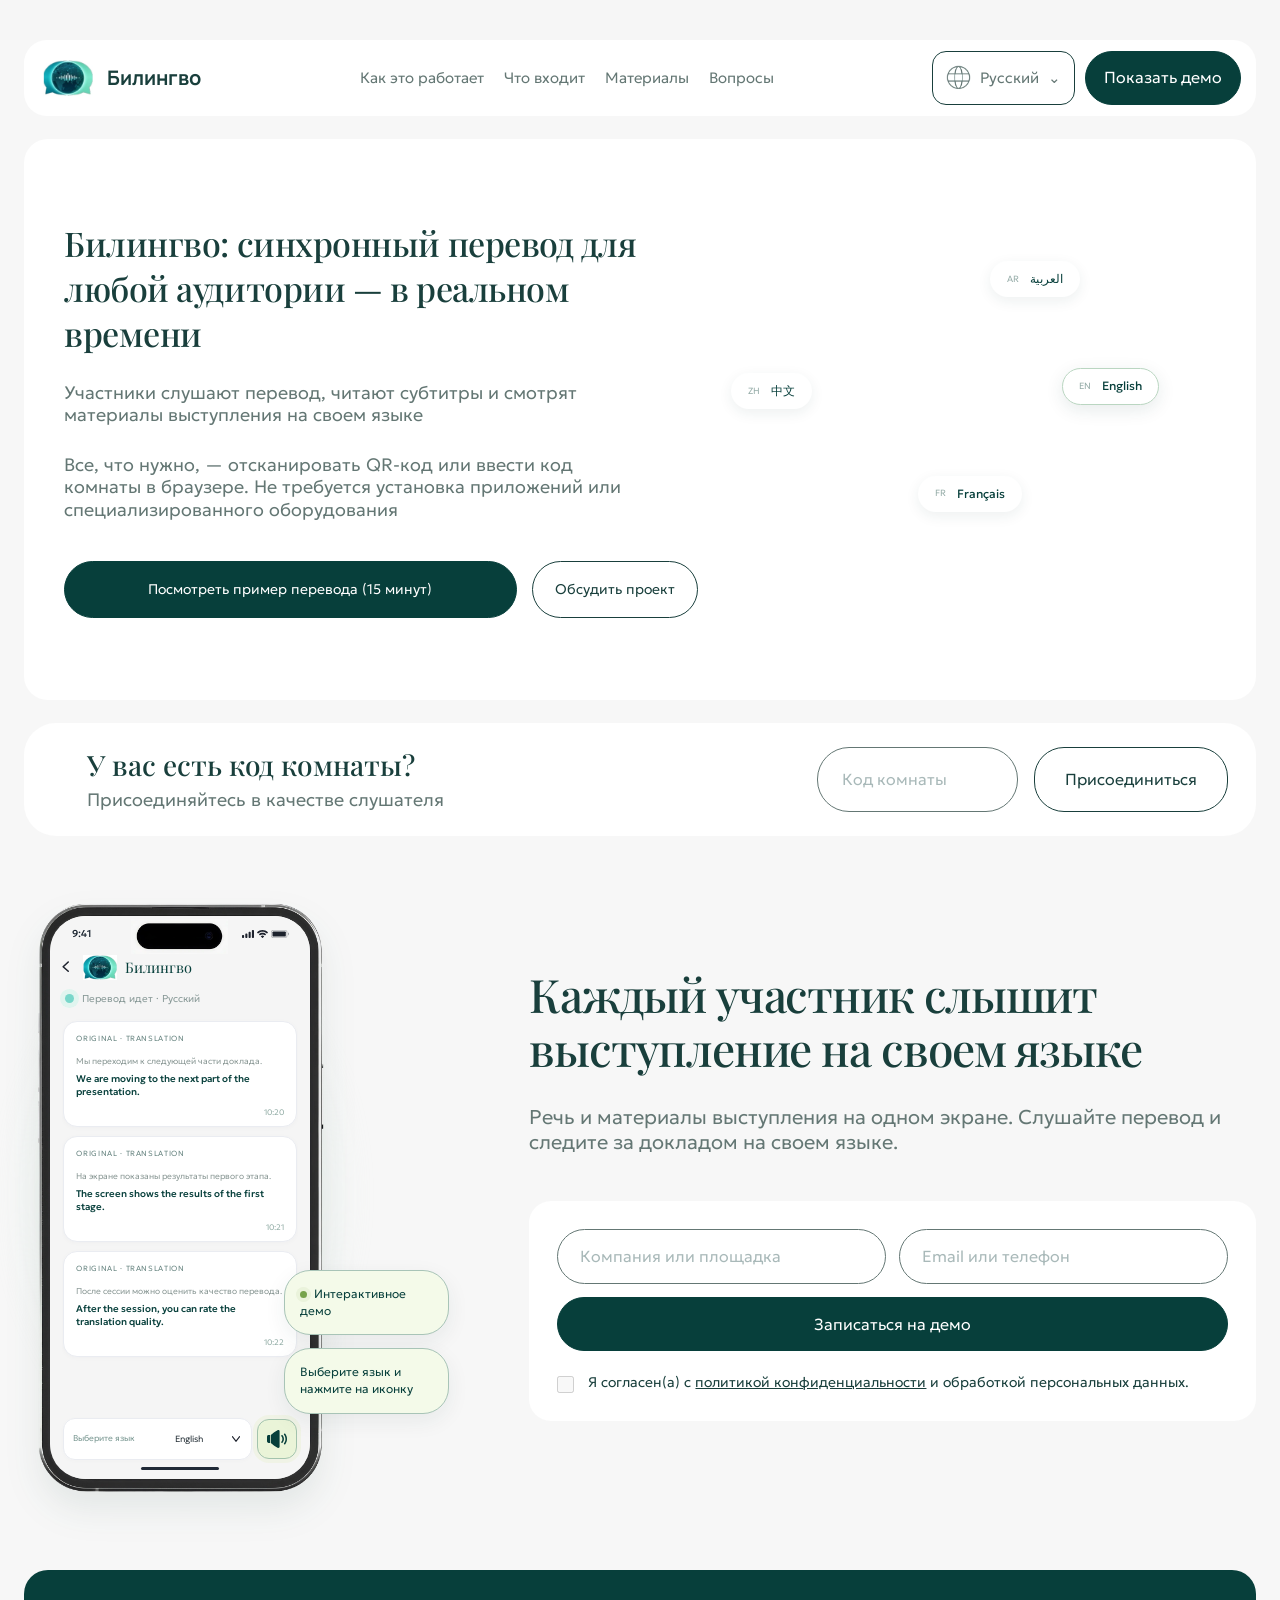
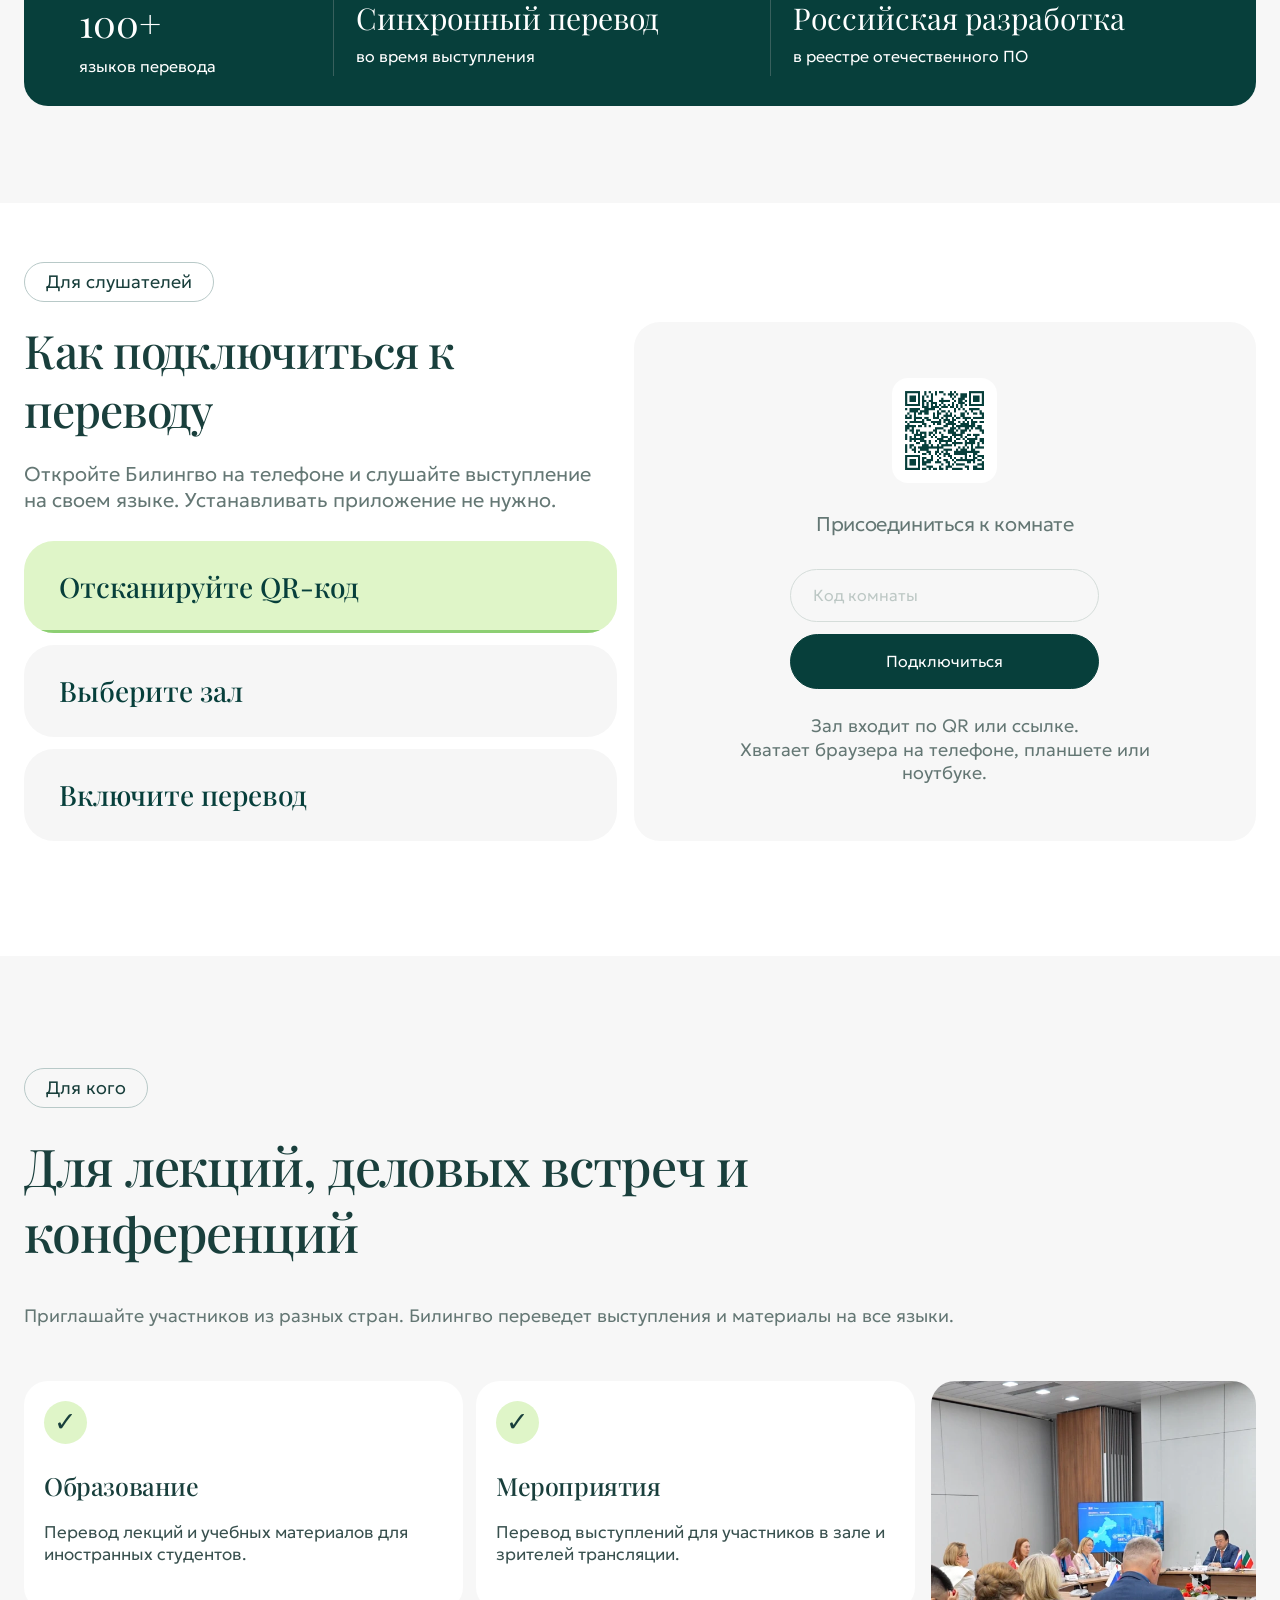
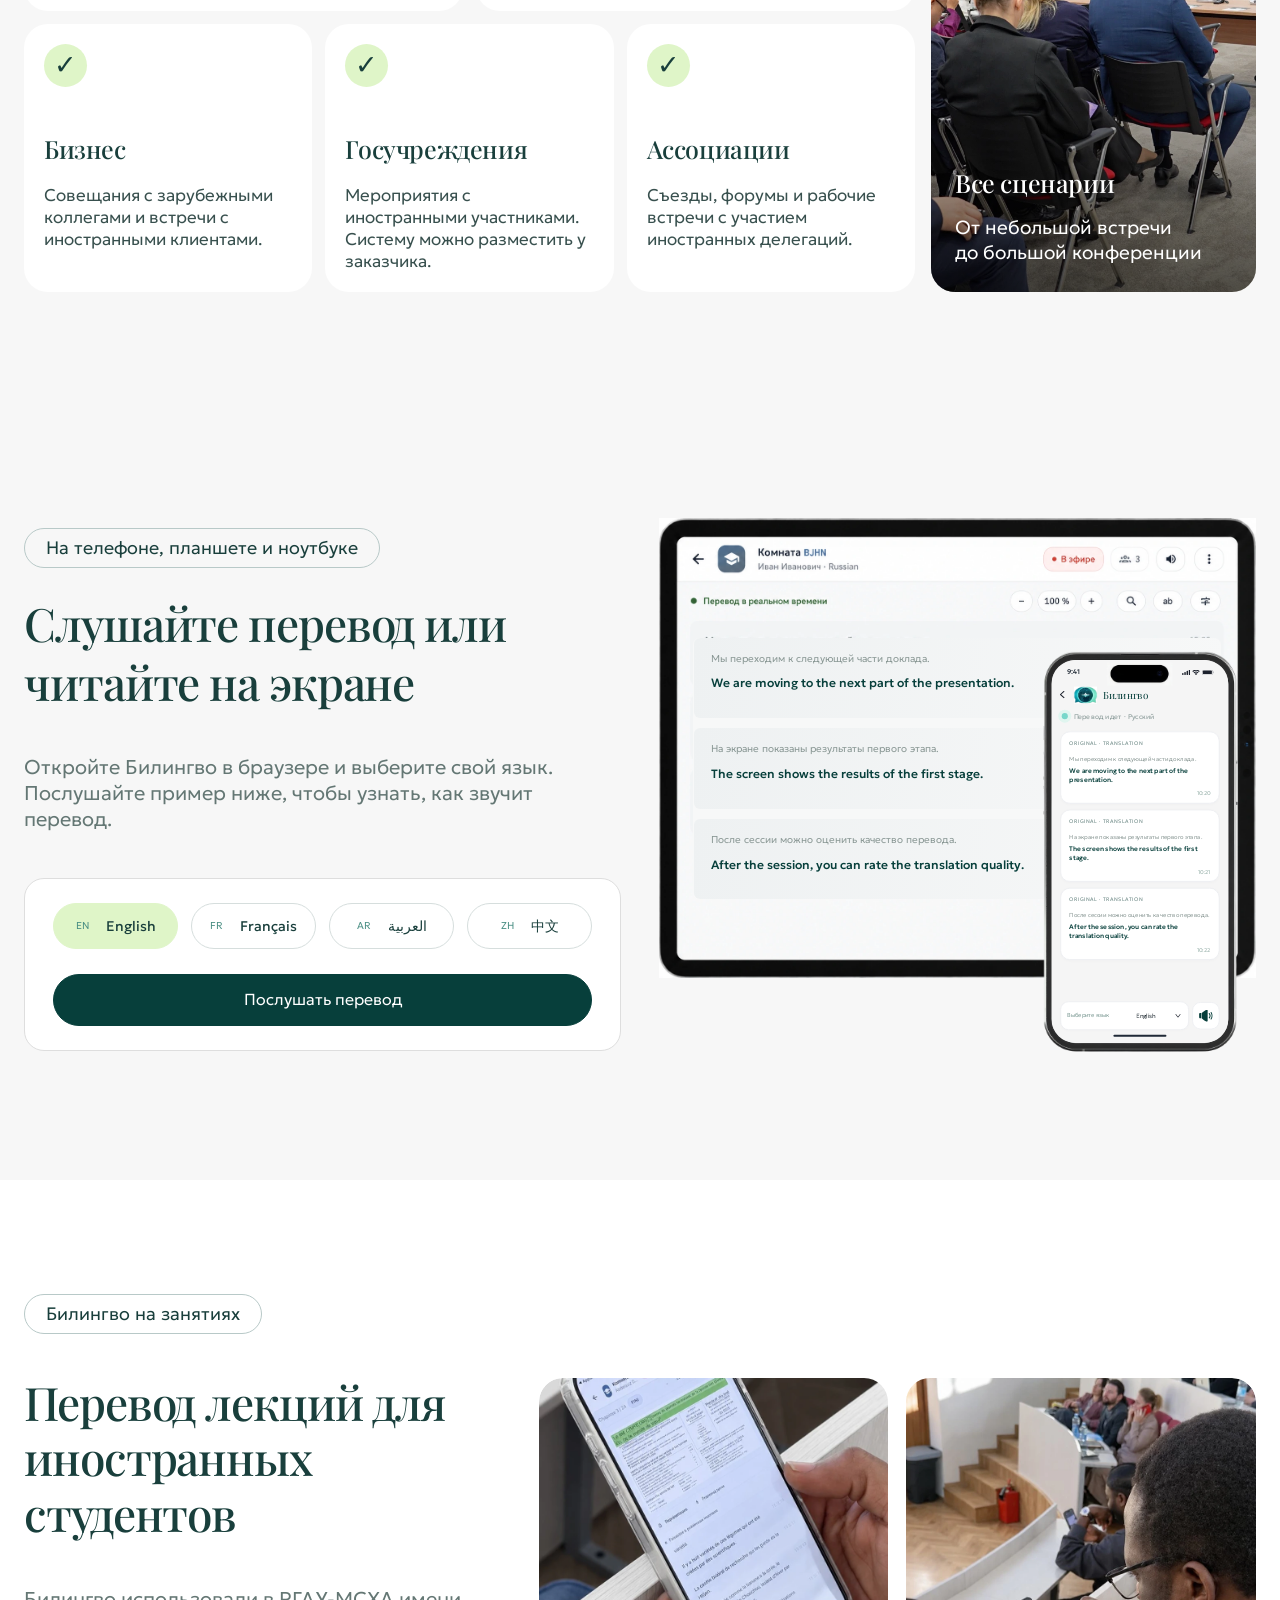
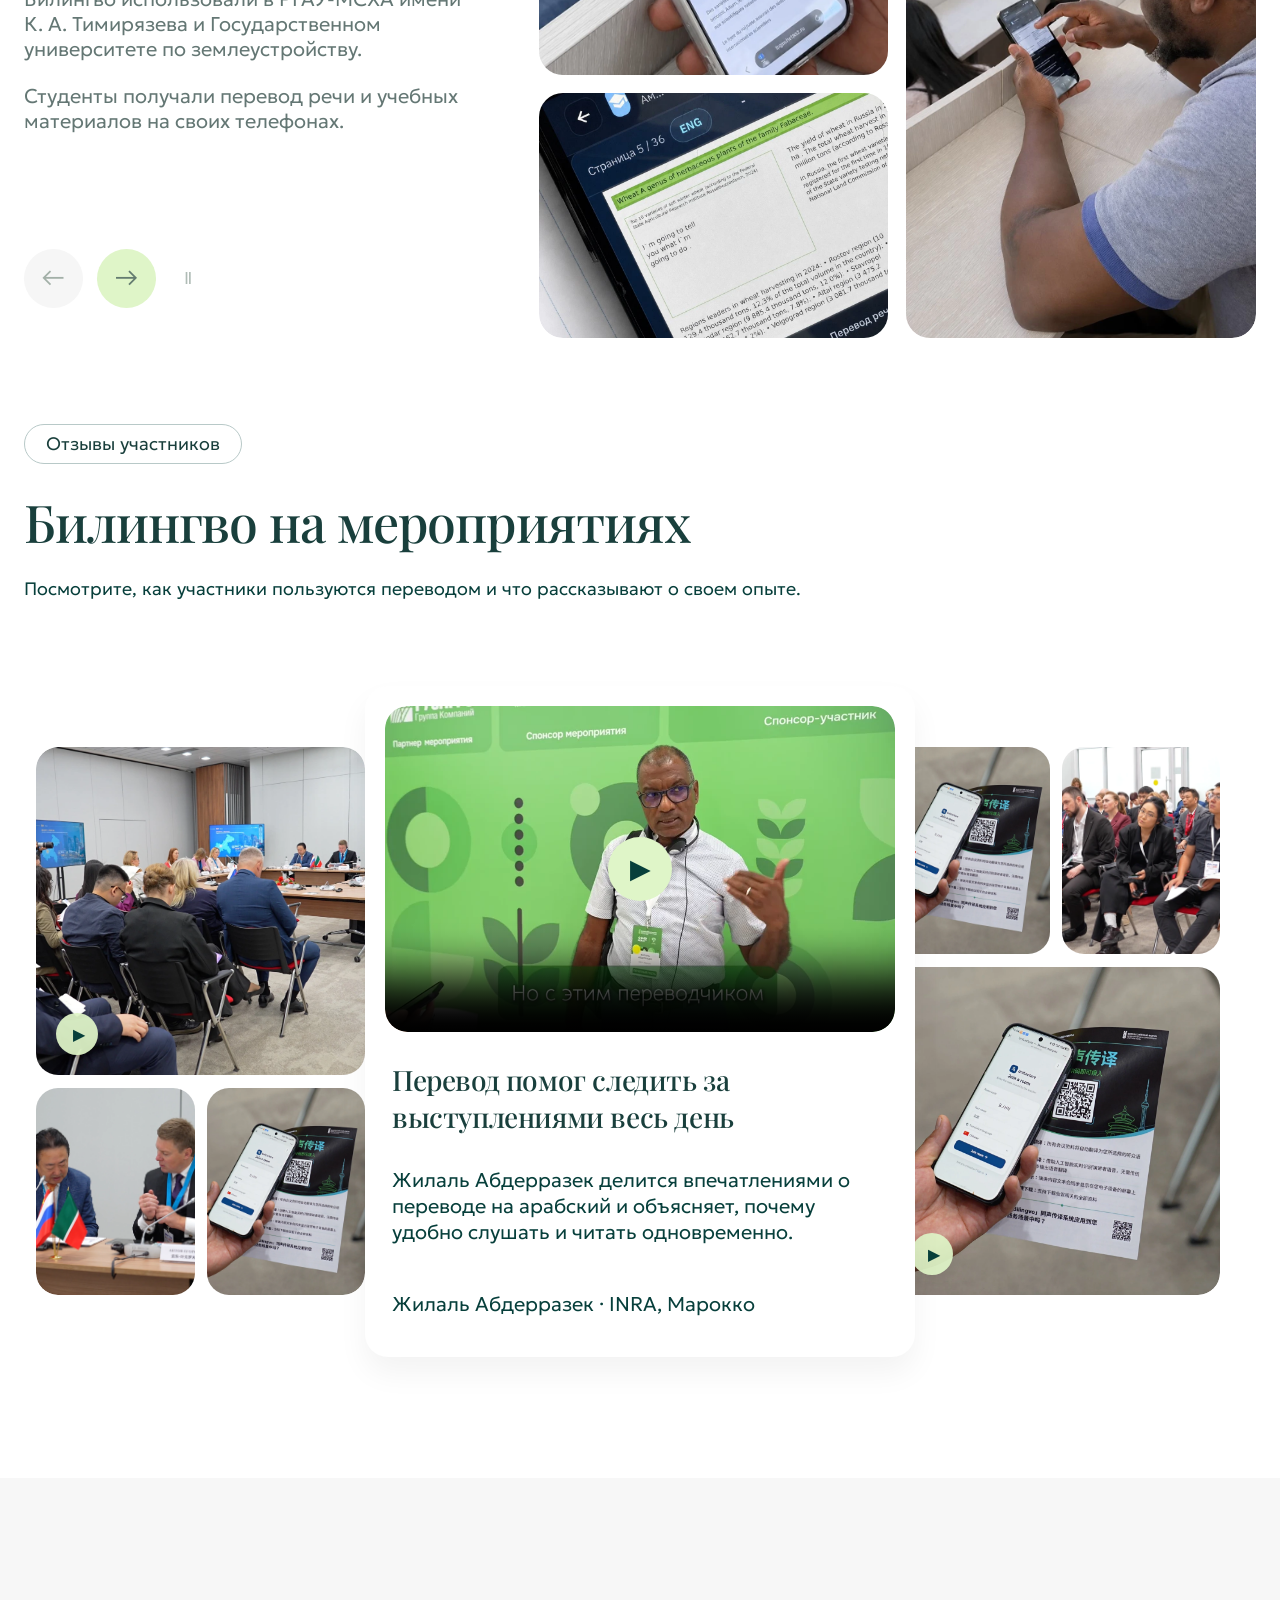
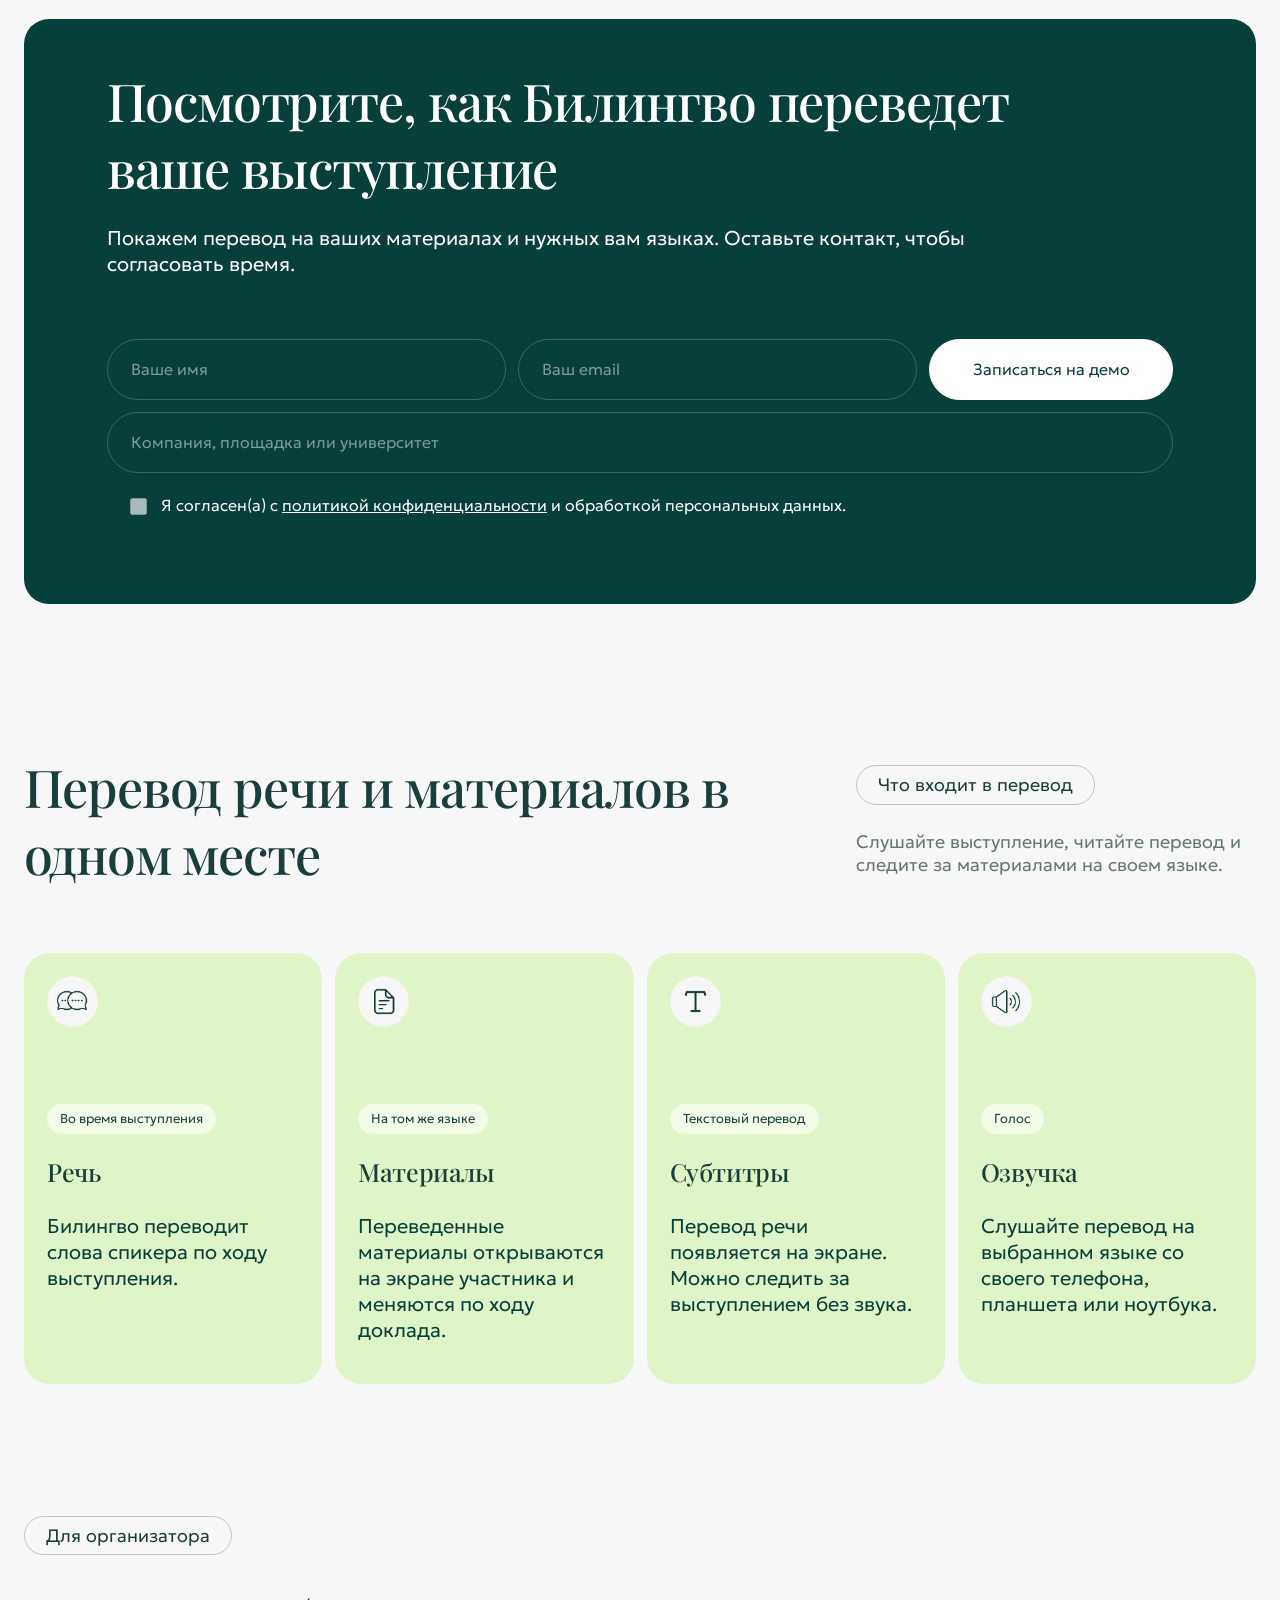
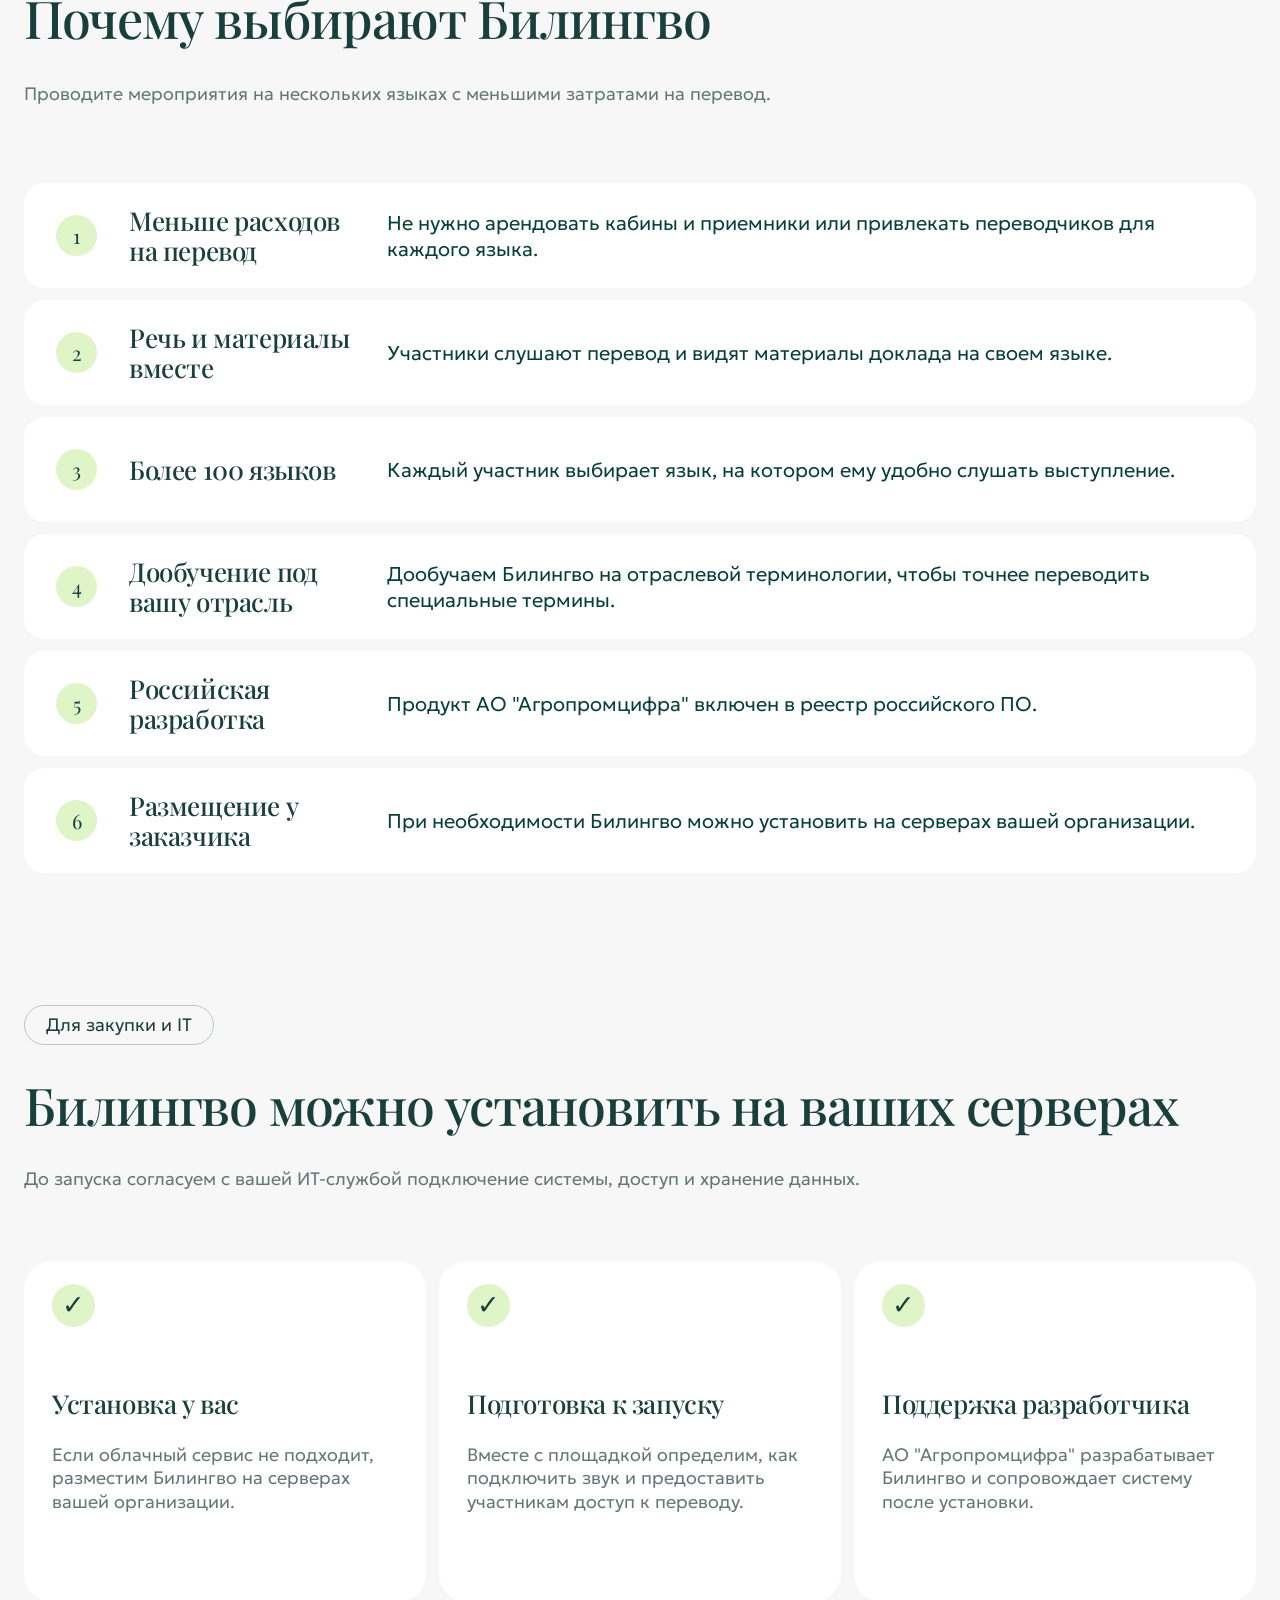
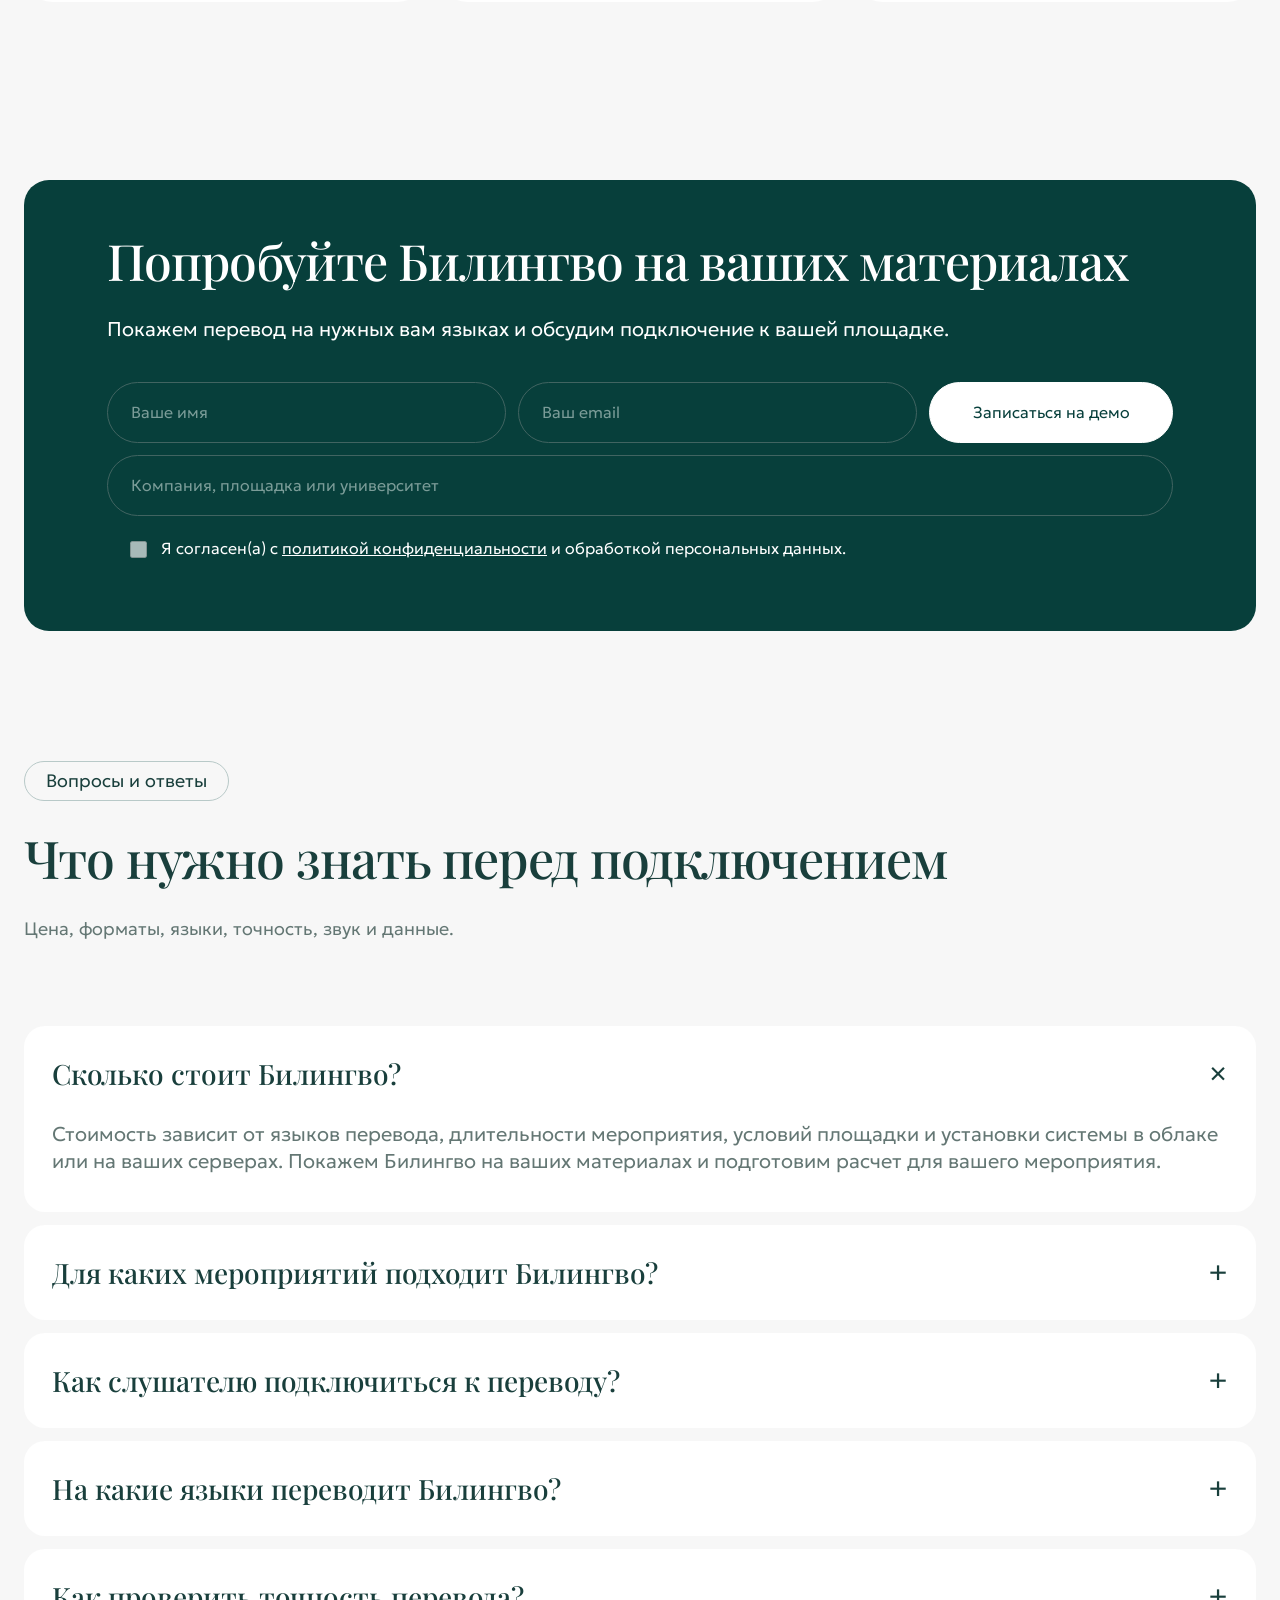
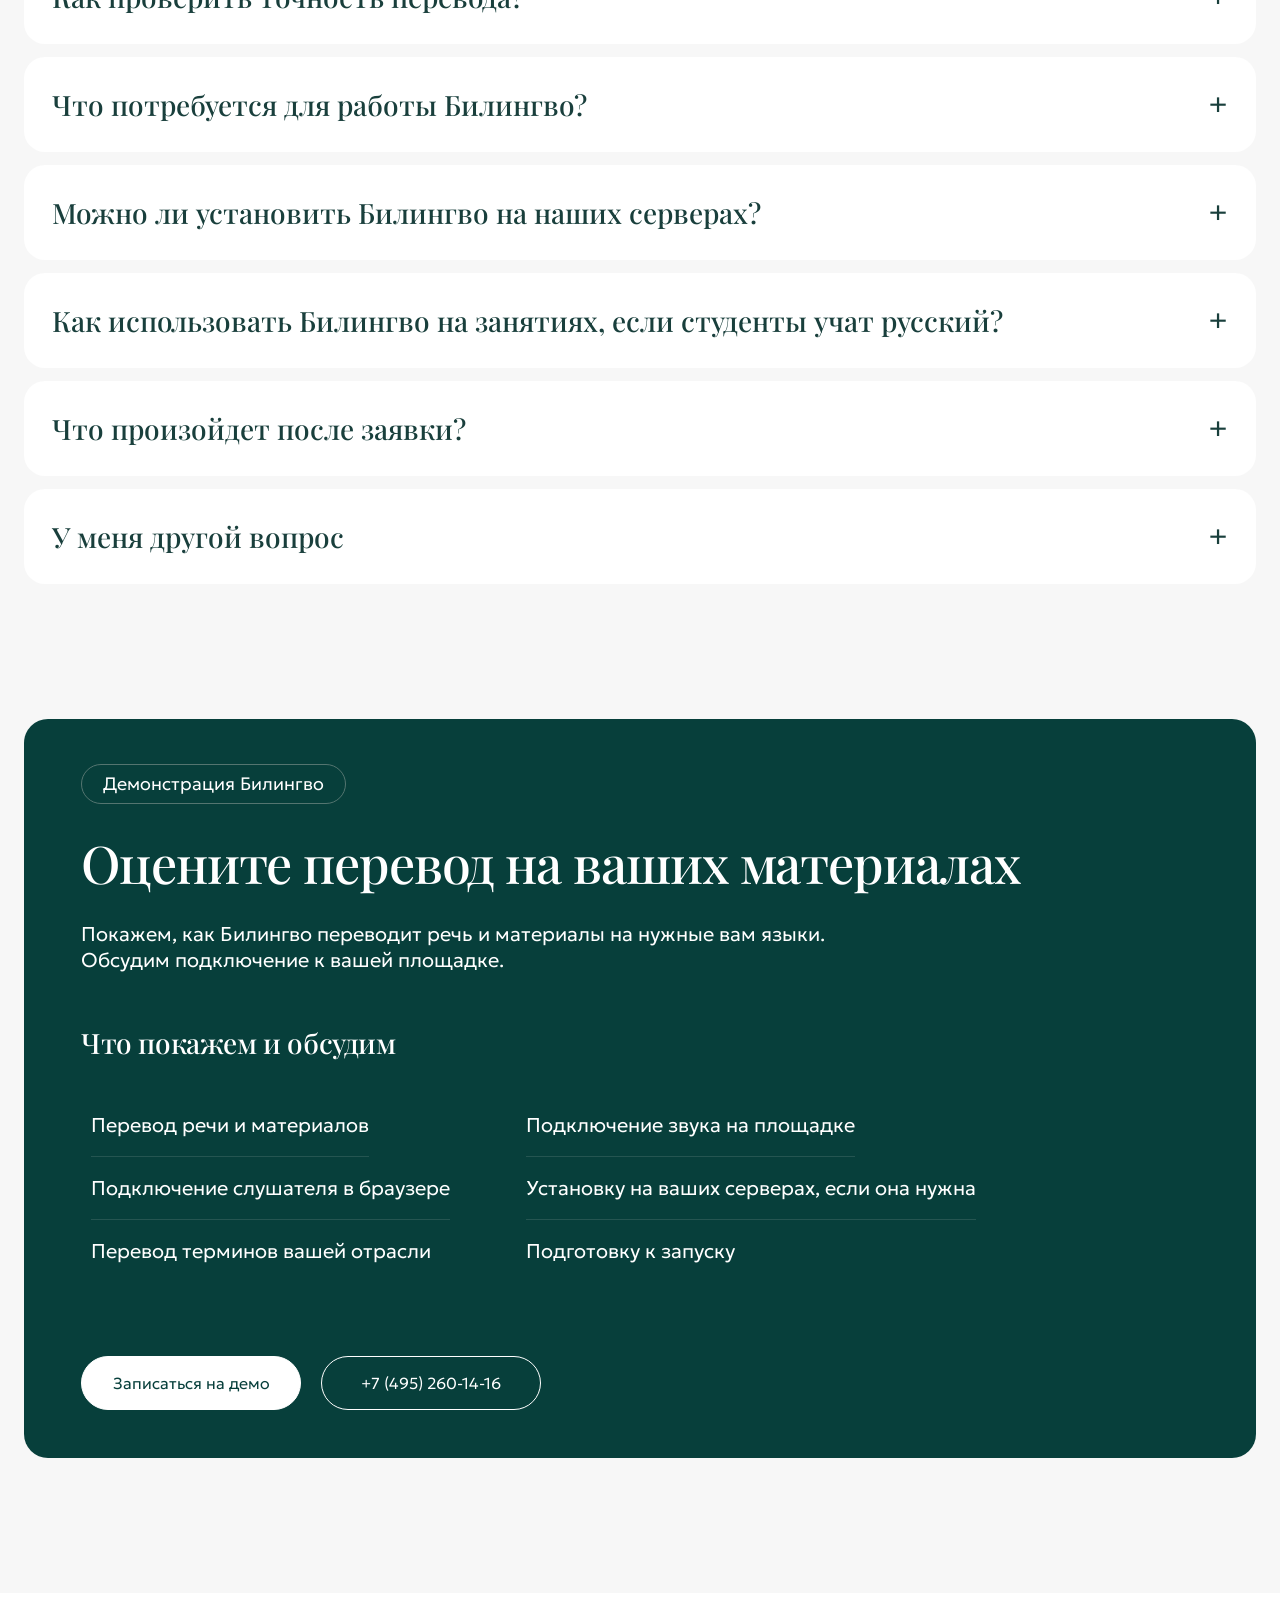
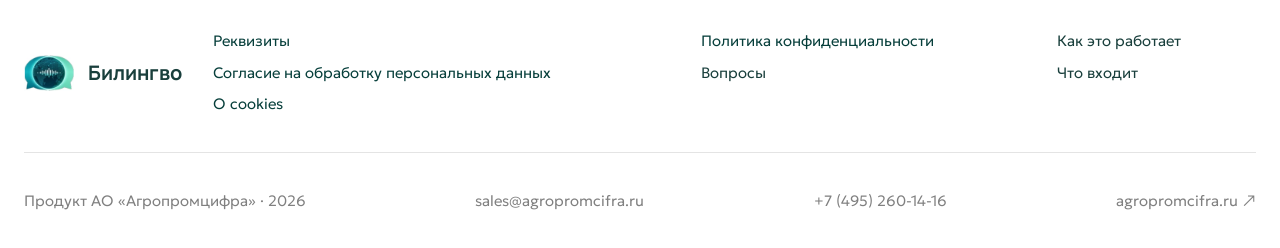
==== commit 41e9d71f: "Match cookie reference dimensions and exact requested copy" ====
--- a/index.html
+++ b/index.html
@@ -9,10 +9,10 @@
 <meta content="Билингво: перевод речи, субтитров и материалов выступления на языке каждого участника." name="description"/>
 <meta content="#073f3b" name="theme-color"/>
 <link href="assets/logo.webp" rel="icon" type="image/webp"/>
-<link crossorigin="anonymous" href="assets/fonts.css?v=2026-09-11-cookie-notice-v1" integrity="sha384-Shr+6zV4I/X7ZRoTJwyJCp5PmkZXHh3zrxxQofL8cAatyz93Pf4d3wcshjDnfJzW" rel="stylesheet"/>
-<link crossorigin="anonymous" href="styles.css?v=2026-09-11-cookie-notice-v1" integrity="sha384-S+4EyW0B7pUCn56FViUmf2hhkNbdC+BVC/oU85SRf6cdbN73cJgkUiOp3xp1yOtV" rel="stylesheet"/>
-<link crossorigin="anonymous" href="motion.css?v=2026-09-11-cookie-notice-v1" integrity="sha384-jawR7KZofLnzjAPCt56Y9worYQlksW79drlPMzO0g9TBoKOD0ywJblxn0JM33Nar" rel="stylesheet"/><script crossorigin="anonymous" defer="" integrity="sha384-7Og5j1ZBu30yR1zvlSvo0RHHPeP0V8BJM6j8iIJlovbi8ayjhIpkSH0dMSh9gYWT" referrerpolicy="no-referrer" src="security.js?v=2026-09-11-cookie-notice-v1"></script><script crossorigin="anonymous" defer="" integrity="sha384-4NIFCPR6NvecaSp+IhUCQwU3pI0GU2EpSjdlyIWjk/fMVJXNvC6Y+JwU2SKWNZ61" referrerpolicy="no-referrer" src="i18n.js?v=2026-09-11-cookie-notice-v1"></script><script crossorigin="anonymous" defer="" integrity="sha384-SM9LpgdkO626Td7s7cayQvEbKS/D/+dCHhnZUqt97/cJc79LHDmLEXSoN0eCfE6k" referrerpolicy="no-referrer" src="consent.js?v=2026-09-11-cookie-notice-v1"></script><script crossorigin="anonymous" defer="" integrity="sha384-Js6W7zWQgFh0ufFKT+2sYvsSpcd8spXBeWmbNIgFKS/QII7DenqgCBNoAMsZzSl2" referrerpolicy="no-referrer" src="tilda-forms.js?v=2026-09-11-cookie-notice-v1"></script><script crossorigin="anonymous" defer="" integrity="sha384-mMhJAfVj1dclIjwek998X0JOtDFrp322T+wfqE/ejx3QfYXRLZjGOgTqXOq5GWIn" referrerpolicy="no-referrer" src="app.js?v=2026-09-11-cookie-notice-v1"></script><script crossorigin="anonymous" defer="" integrity="sha384-1Cd2Q0YYJ7SHmFIunaSk3DFE5BjGDtaFq0eo0RdjfhXwwdAVYMTlFsrRsh/TLv7E" referrerpolicy="no-referrer" src="globe.js?v=2026-09-11-cookie-notice-v1"></script></head>
-<body><div data-asset-base="./assets/" id="bilingvo-site" translate="no"><aside aria-label="Уведомление о cookie" class="cookie-notice" hidden="" id="bilingvo-cookies" role="region"><p>Мы используем cookies для быстрой и удобной работы сайта.<br/><span>Сейчас включены только необходимые cookies.</span></p><button class="button" data-cookie-ok="" type="button">ОК</button></aside>
+<link crossorigin="anonymous" href="assets/fonts.css?v=2026-09-11-cookie-reference-v1" integrity="sha384-Shr+6zV4I/X7ZRoTJwyJCp5PmkZXHh3zrxxQofL8cAatyz93Pf4d3wcshjDnfJzW" rel="stylesheet"/>
+<link crossorigin="anonymous" href="styles.css?v=2026-09-11-cookie-reference-v1" integrity="sha384-S+4EyW0B7pUCn56FViUmf2hhkNbdC+BVC/oU85SRf6cdbN73cJgkUiOp3xp1yOtV" rel="stylesheet"/>
+<link crossorigin="anonymous" href="motion.css?v=2026-09-11-cookie-reference-v1" integrity="sha384-NyGtjfrL2/djYt1asHNI+Q/v8H9DWDXnhbVFN7FGSV/fIm3lE656UqUOF050RNNo" rel="stylesheet"/><script crossorigin="anonymous" defer="" integrity="sha384-7Og5j1ZBu30yR1zvlSvo0RHHPeP0V8BJM6j8iIJlovbi8ayjhIpkSH0dMSh9gYWT" referrerpolicy="no-referrer" src="security.js?v=2026-09-11-cookie-reference-v1"></script><script crossorigin="anonymous" defer="" integrity="sha384-cna8eqZHERk+VydvujpEdJJHIGr+KmzN9LigSlbaIvq/ffoha2H9BSulWECRF+lw" referrerpolicy="no-referrer" src="i18n.js?v=2026-09-11-cookie-reference-v1"></script><script crossorigin="anonymous" defer="" integrity="sha384-IgAdzp7CgZd8GDxGgWcymamPcLUT8FXqqMW1qDBHZJ/sv2RbGVRVrGbGPIfsjH2t" referrerpolicy="no-referrer" src="consent.js?v=2026-09-11-cookie-reference-v1"></script><script crossorigin="anonymous" defer="" integrity="sha384-Js6W7zWQgFh0ufFKT+2sYvsSpcd8spXBeWmbNIgFKS/QII7DenqgCBNoAMsZzSl2" referrerpolicy="no-referrer" src="tilda-forms.js?v=2026-09-11-cookie-reference-v1"></script><script crossorigin="anonymous" defer="" integrity="sha384-mMhJAfVj1dclIjwek998X0JOtDFrp322T+wfqE/ejx3QfYXRLZjGOgTqXOq5GWIn" referrerpolicy="no-referrer" src="app.js?v=2026-09-11-cookie-reference-v1"></script><script crossorigin="anonymous" defer="" integrity="sha384-1Cd2Q0YYJ7SHmFIunaSk3DFE5BjGDtaFq0eo0RdjfhXwwdAVYMTlFsrRsh/TLv7E" referrerpolicy="no-referrer" src="globe.js?v=2026-09-11-cookie-reference-v1"></script></head>
+<body><div data-asset-base="./assets/" id="bilingvo-site" translate="no"><aside aria-label="Уведомление о cookie" class="cookie-notice" hidden="" id="bilingvo-cookies" role="region"><p>Мы используем cookies для быстрой и удобной работы сайта.<br/>Продолжая пользоваться сайтом, вы принимаете <a data-cookie-policy-placeholder="" href="#privacy-policy">условия обработки персональных данных.</a></p><button class="button" data-cookie-ok="" type="button">ОК</button></aside>
 <header class="site-header wrap">
 <a aria-label="Билингво, начало страницы" class="brand" href="#"><img alt="" height="47" src="assets/logo.webp" width="65"/><strong>Билингво</strong></a>
 <nav aria-label="Основная навигация"><a href="#bl-how">Как это работает</a><a href="#bl-features">Что входит</a><a href="#bl-materials">Материалы</a><a href="#bl-faq">Вопросы</a></nav>
--- a/motion.css
+++ b/motion.css
@@ -354,13 +354,13 @@
 @media(prefers-reduced-motion:reduce){#bilingvo-site .phone-stage .phone-hints button,#bilingvo-site .phone-stage .phone-audio{animation:none!important}}
 
 #bilingvo-site .site-language-menu[hidden],#bilingvo-site .cookie-notice[hidden]{display:none!important}
-#bilingvo-site .cookie-notice{position:fixed;inset:auto 0 24px;z-index:150;width:min(1100px,calc(100% - 48px));box-sizing:border-box;margin:auto;padding:30px 36px;display:flex;align-items:center;gap:32px;border:1px solid #edf0ef;border-radius:30px;background:#fff;color:#193f3b;box-shadow:0 12px 55px #163e3a1c}
-#bilingvo-site .cookie-notice p{margin:0;flex:1;font:300 20px/1.5 var(--sans)}
-#bilingvo-site .cookie-notice p span{color:#617775}
-#bilingvo-site .cookie-notice>.button{flex:0 0 86px;min-height:70px;border-radius:22px;font:500 22px/1 var(--sans);padding:20px}
+#bilingvo-site .cookie-notice{position:fixed;inset:auto 0 24px;z-index:150;width:min(1320px,calc(100% - 48px));min-height:315px;box-sizing:border-box;margin:auto;padding:48px 56px;display:flex;align-items:center;gap:32px;border:1px solid #edf0ef;border-radius:30px;background:#fff;color:#193f3b;box-shadow:0 12px 55px #163e3a1c}
+#bilingvo-site .cookie-notice p{margin:0;flex:1;color:#193f3b;font:300 24px/1.5 var(--sans)}
+#bilingvo-site .cookie-notice p a{color:#617775;text-decoration:underline;text-underline-offset:3px}
+#bilingvo-site .cookie-notice>.button{flex:0 0 120px;min-height:96px;border-radius:22px;font:500 22px/1 var(--sans);padding:20px}
 @media(max-width:600px){
- #bilingvo-site .cookie-notice{inset:auto 0 12px;width:calc(100% - 24px);padding:20px;gap:15px;border-radius:23px}
- #bilingvo-site .cookie-notice p{font-size:13px;line-height:1.45}
+ #bilingvo-site .cookie-notice{inset:auto 0 12px;width:calc(100% - 24px);min-height:0;padding:24px;gap:16px;border-radius:23px}
+ #bilingvo-site .cookie-notice p{font-size:14px;line-height:1.5}
  #bilingvo-site .cookie-notice>.button{flex-basis:56px;min-height:56px;padding:10px;border-radius:16px;font-size:17px}
 }
 
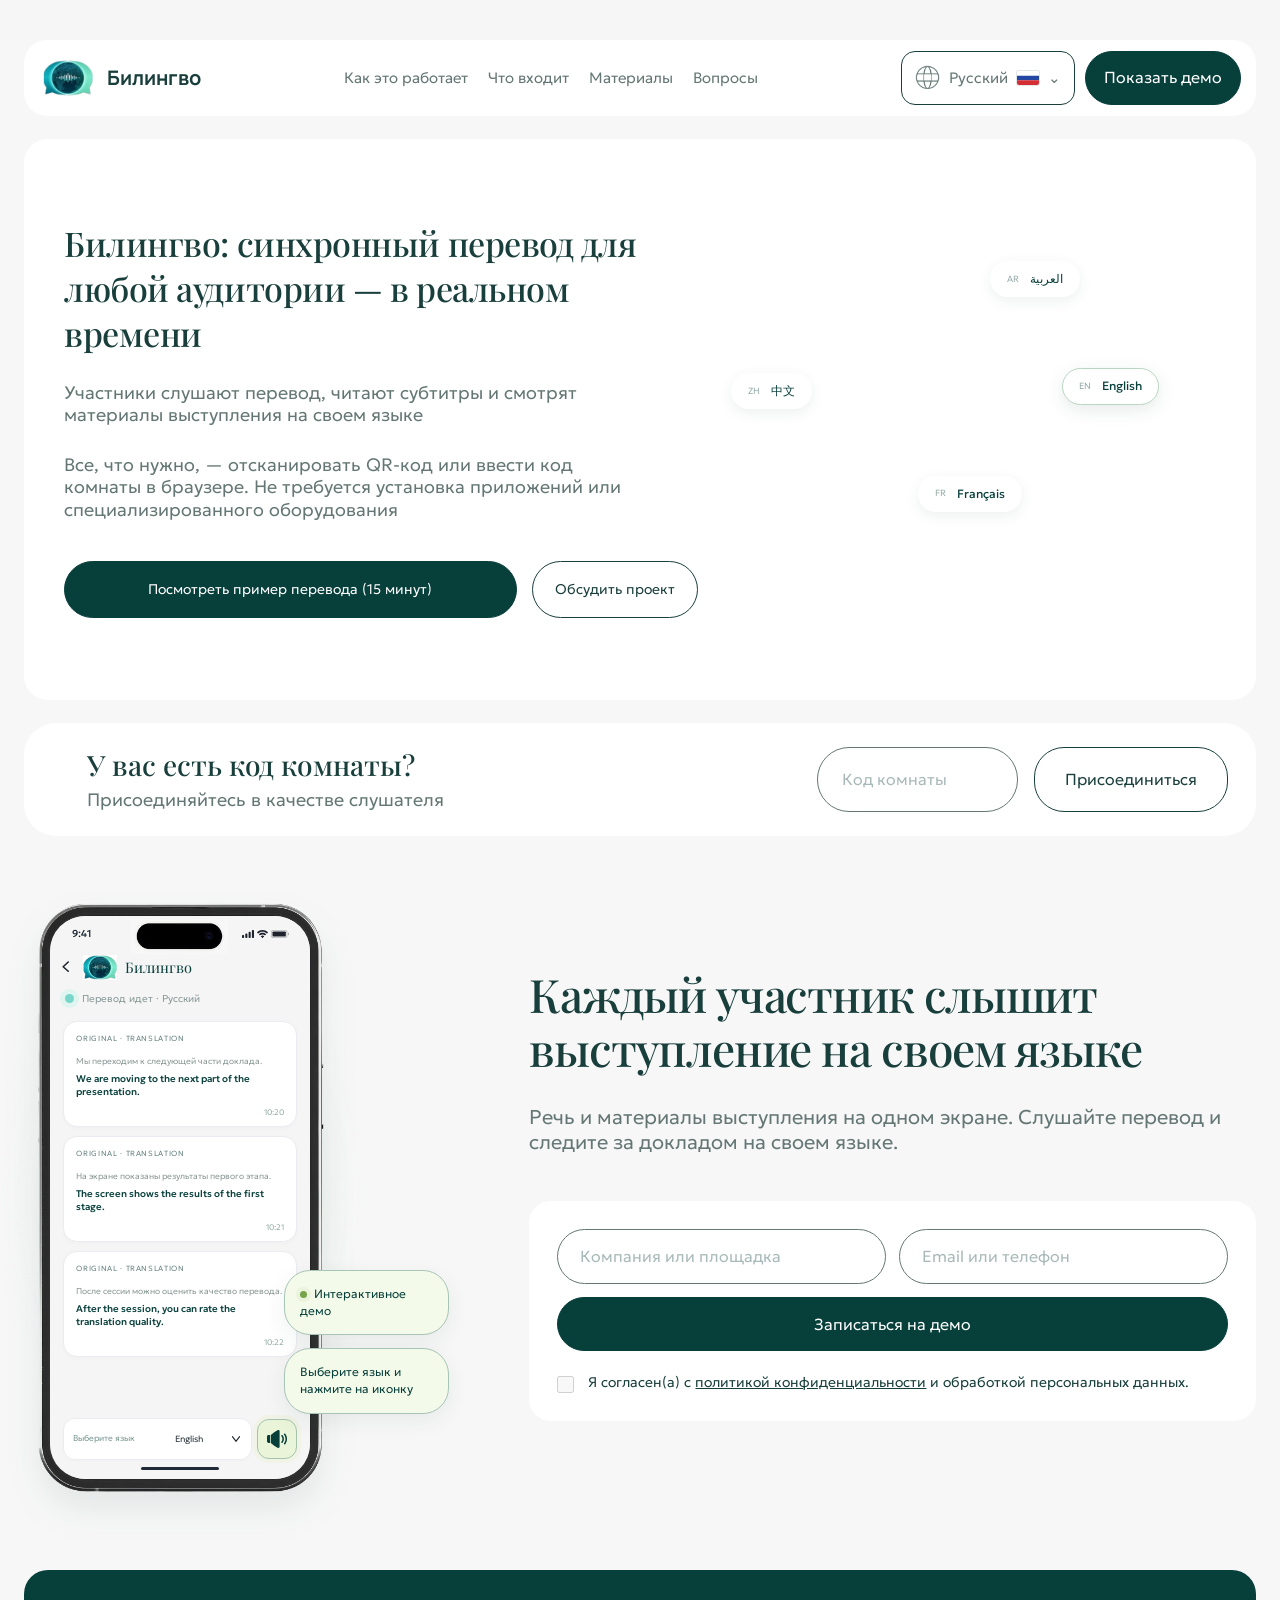
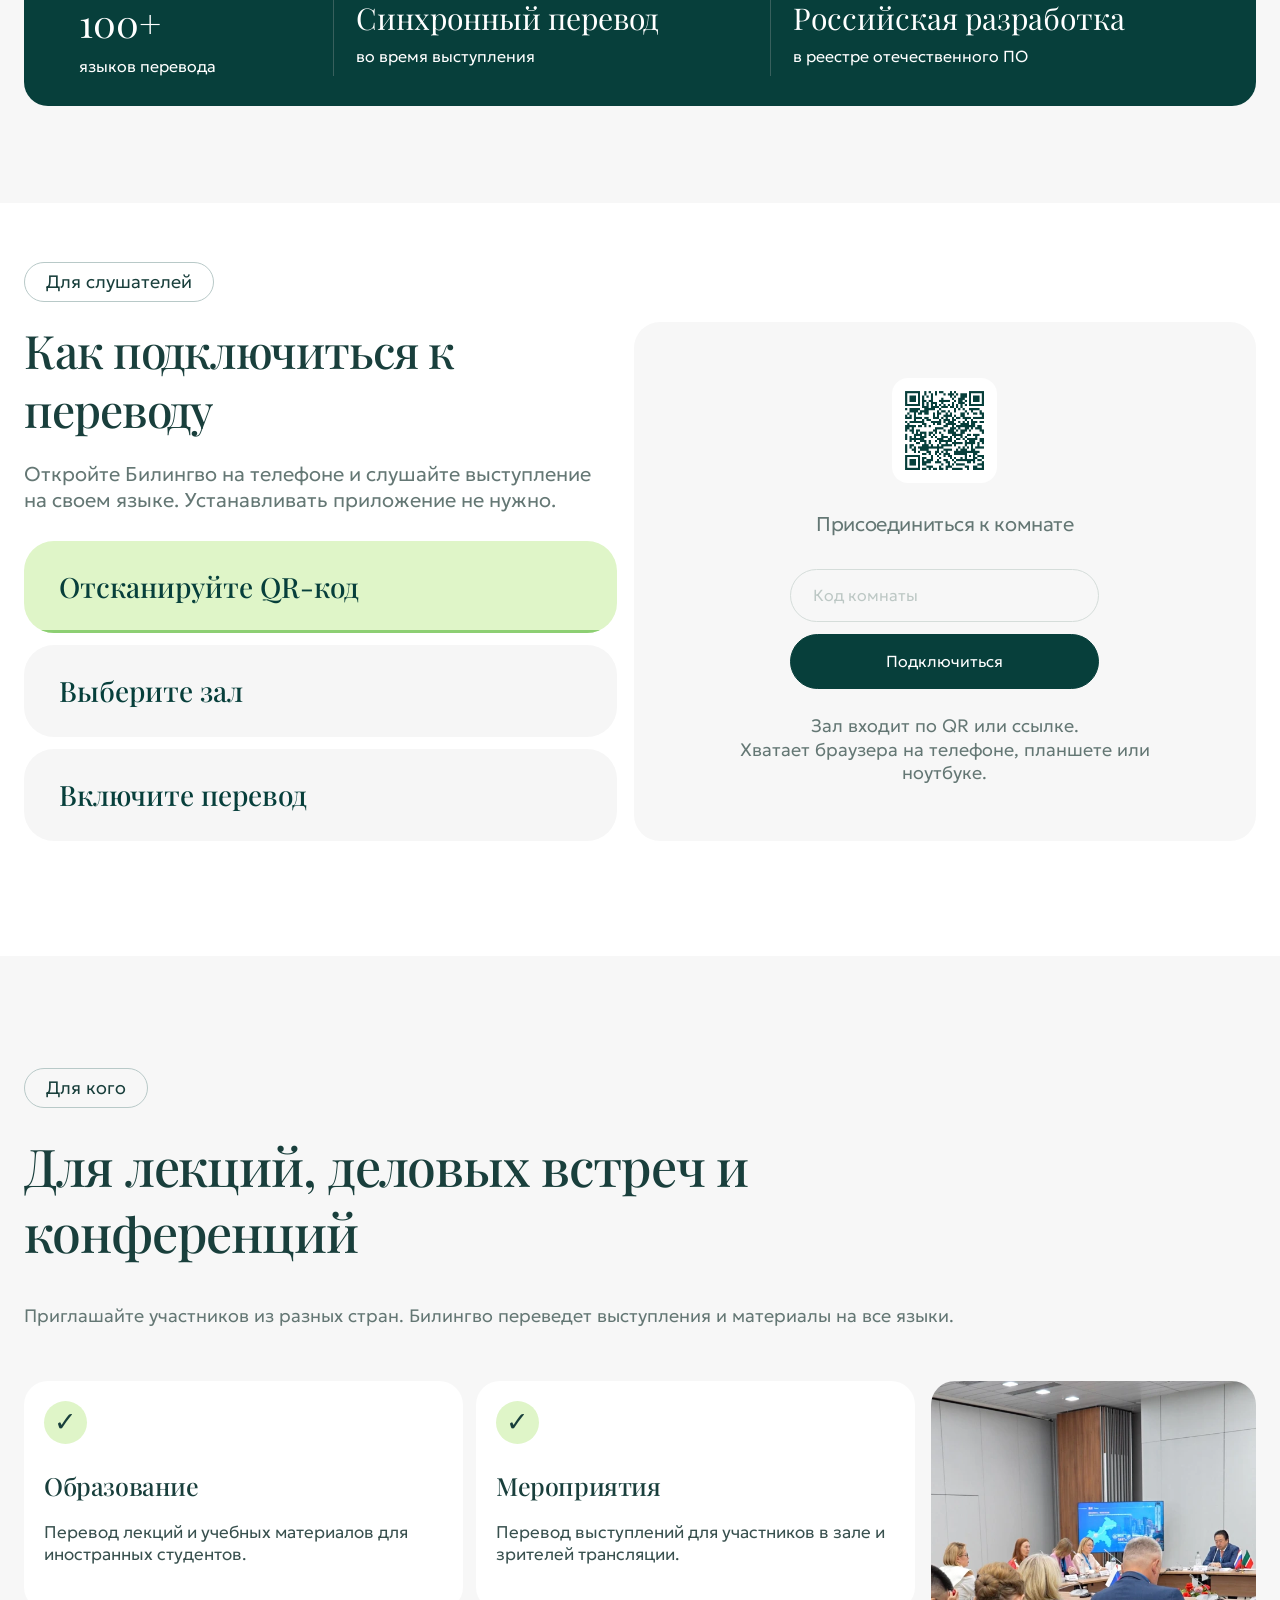
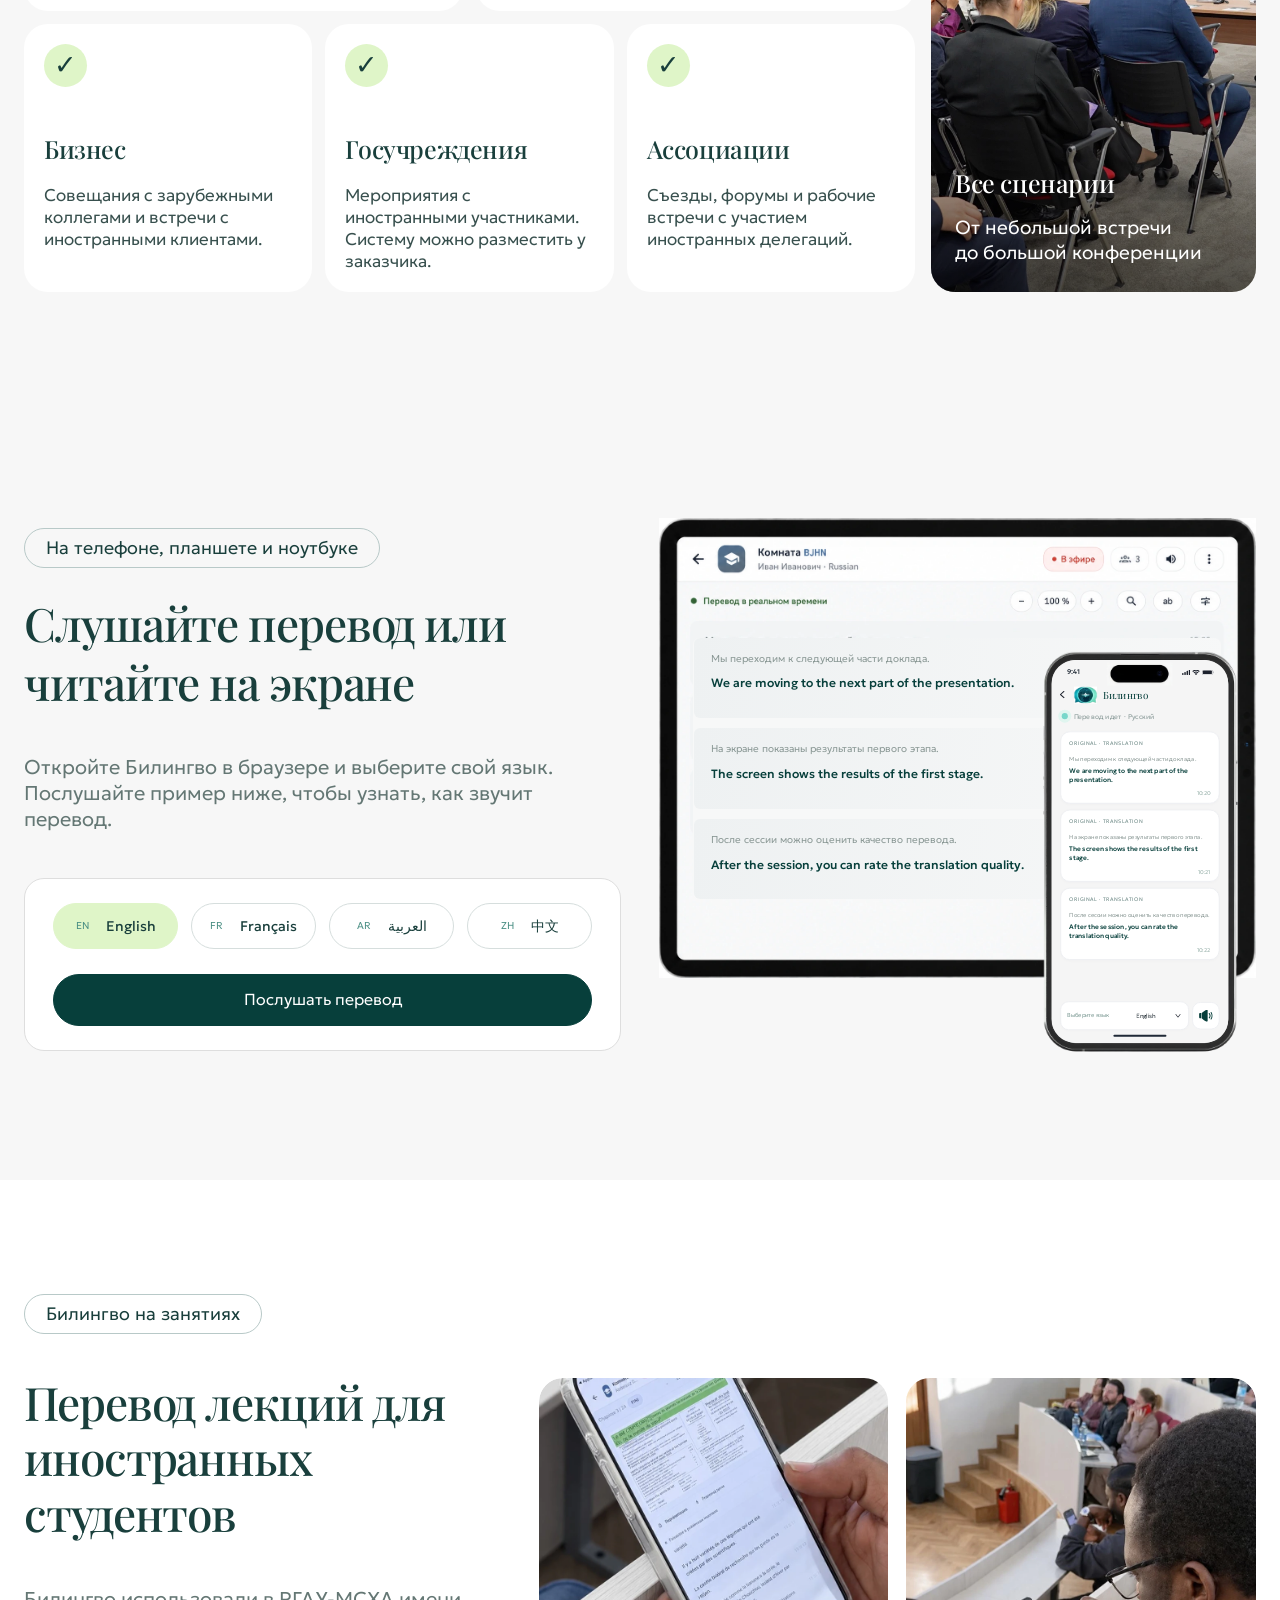
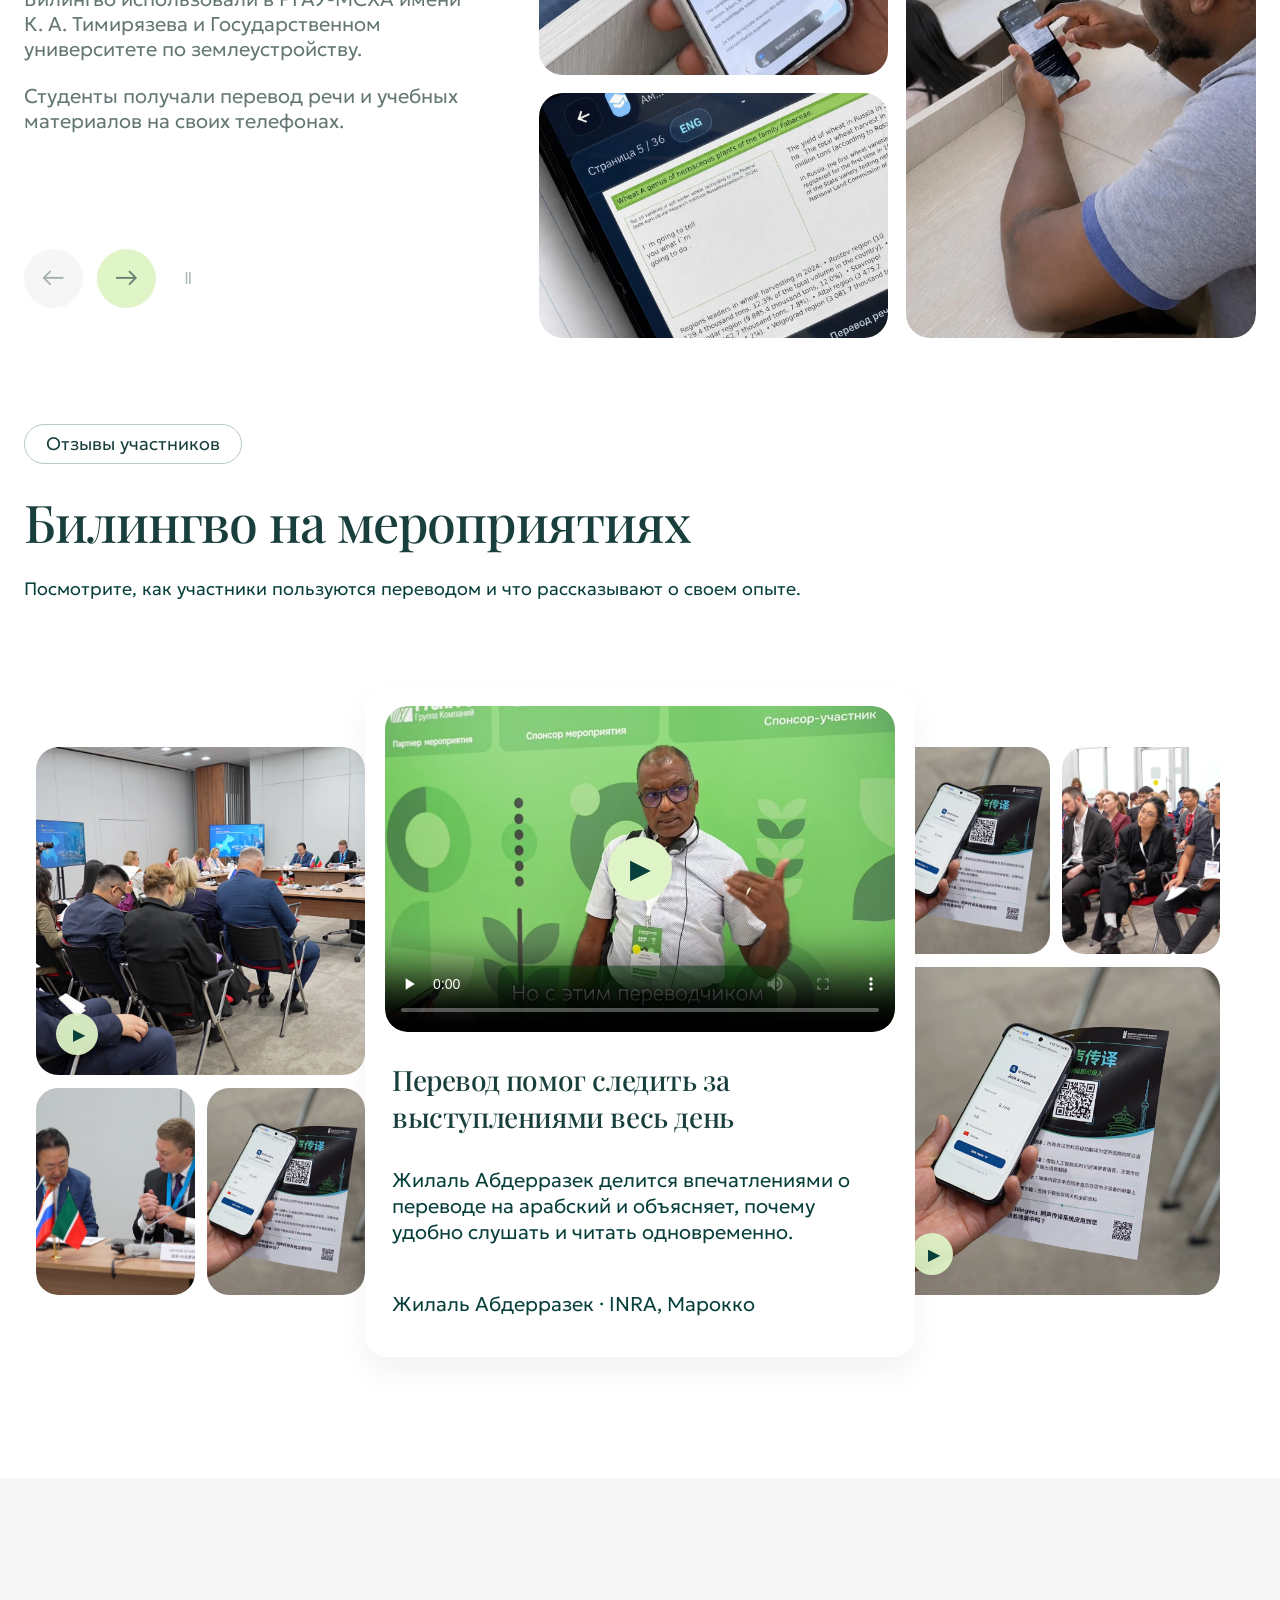
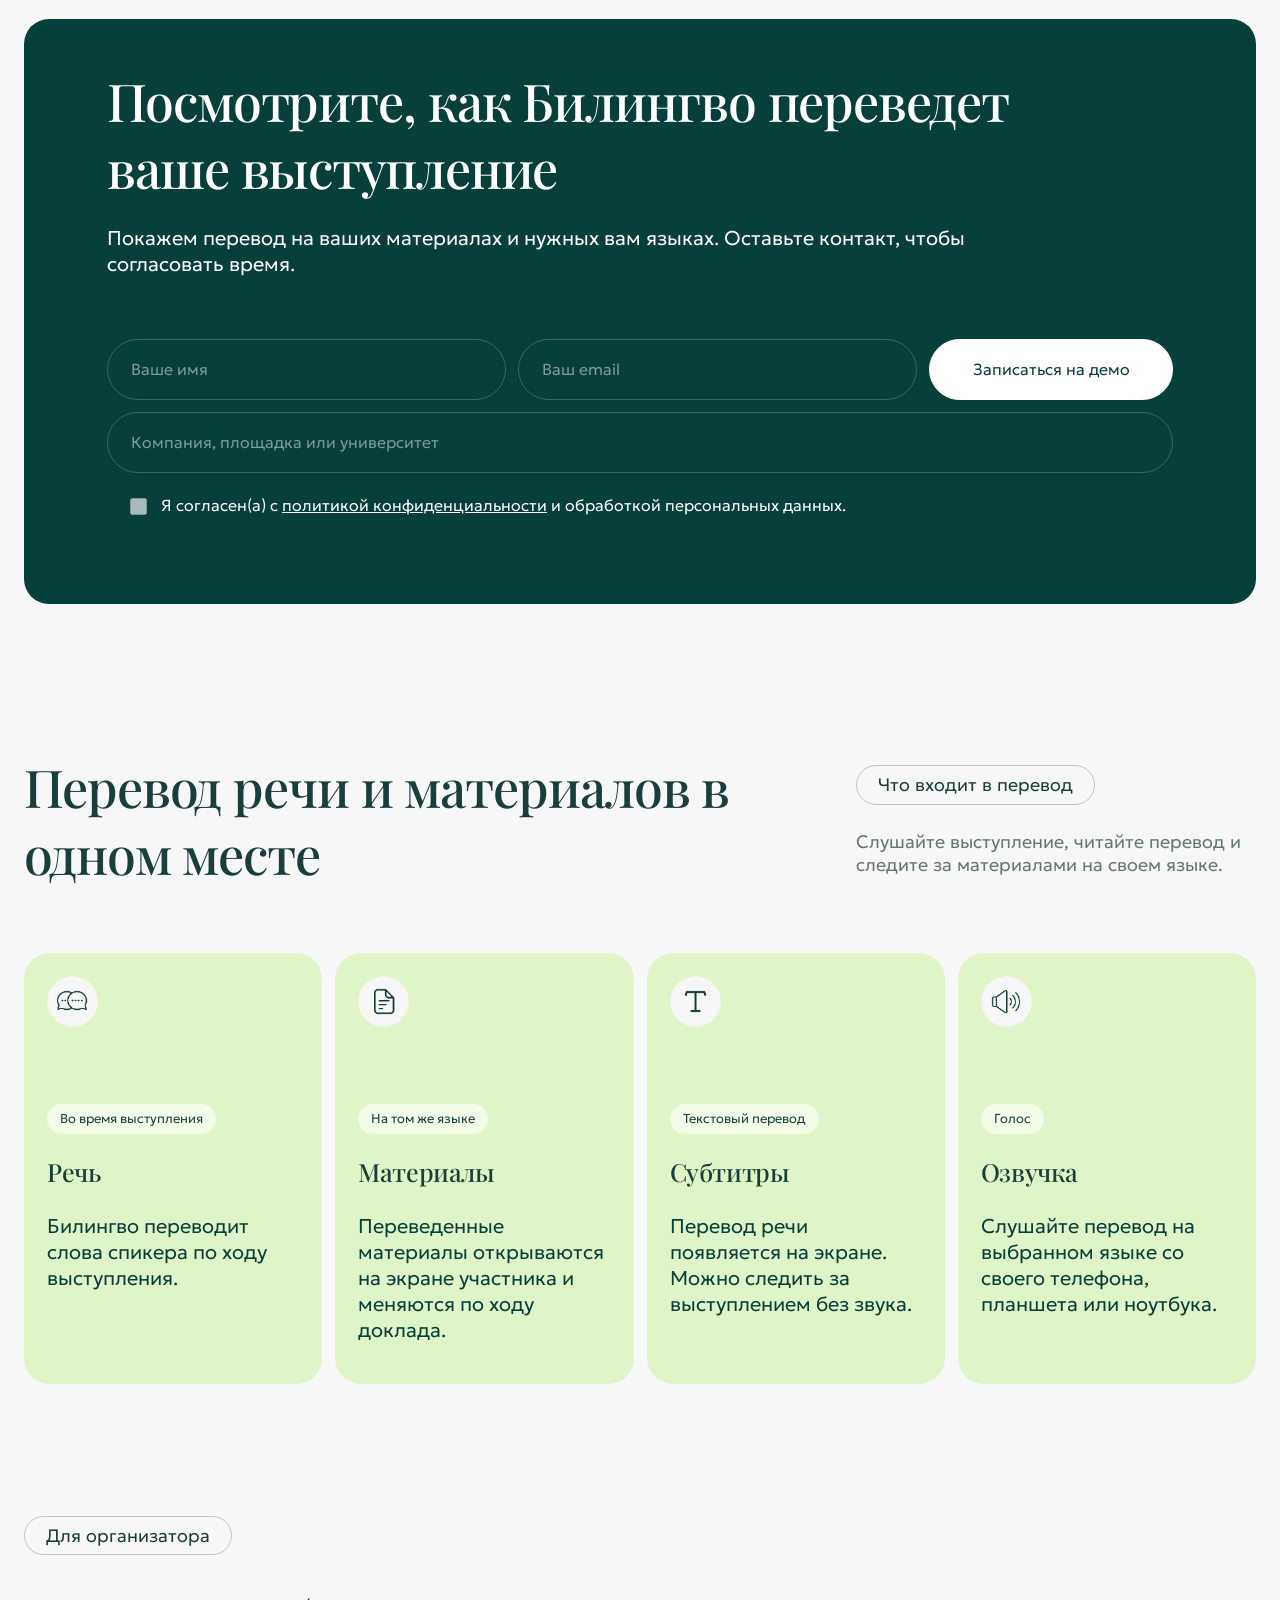
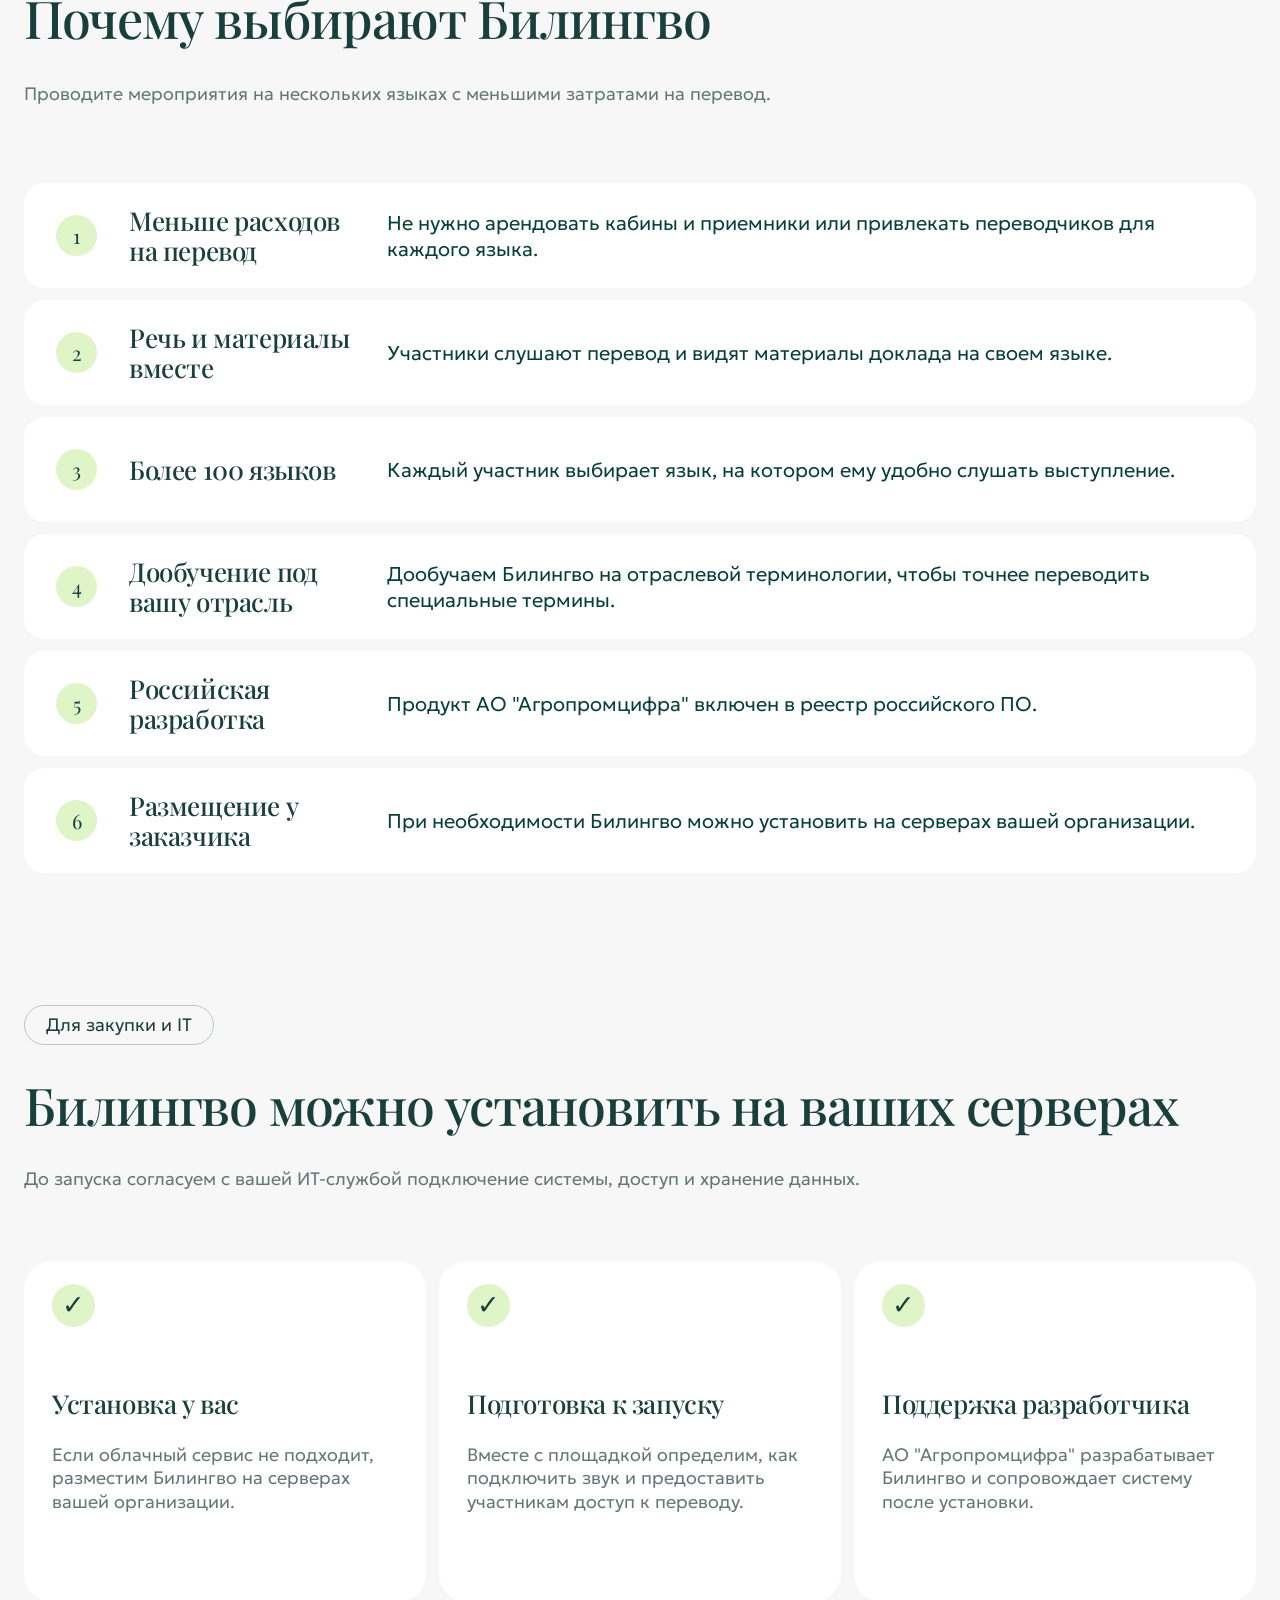
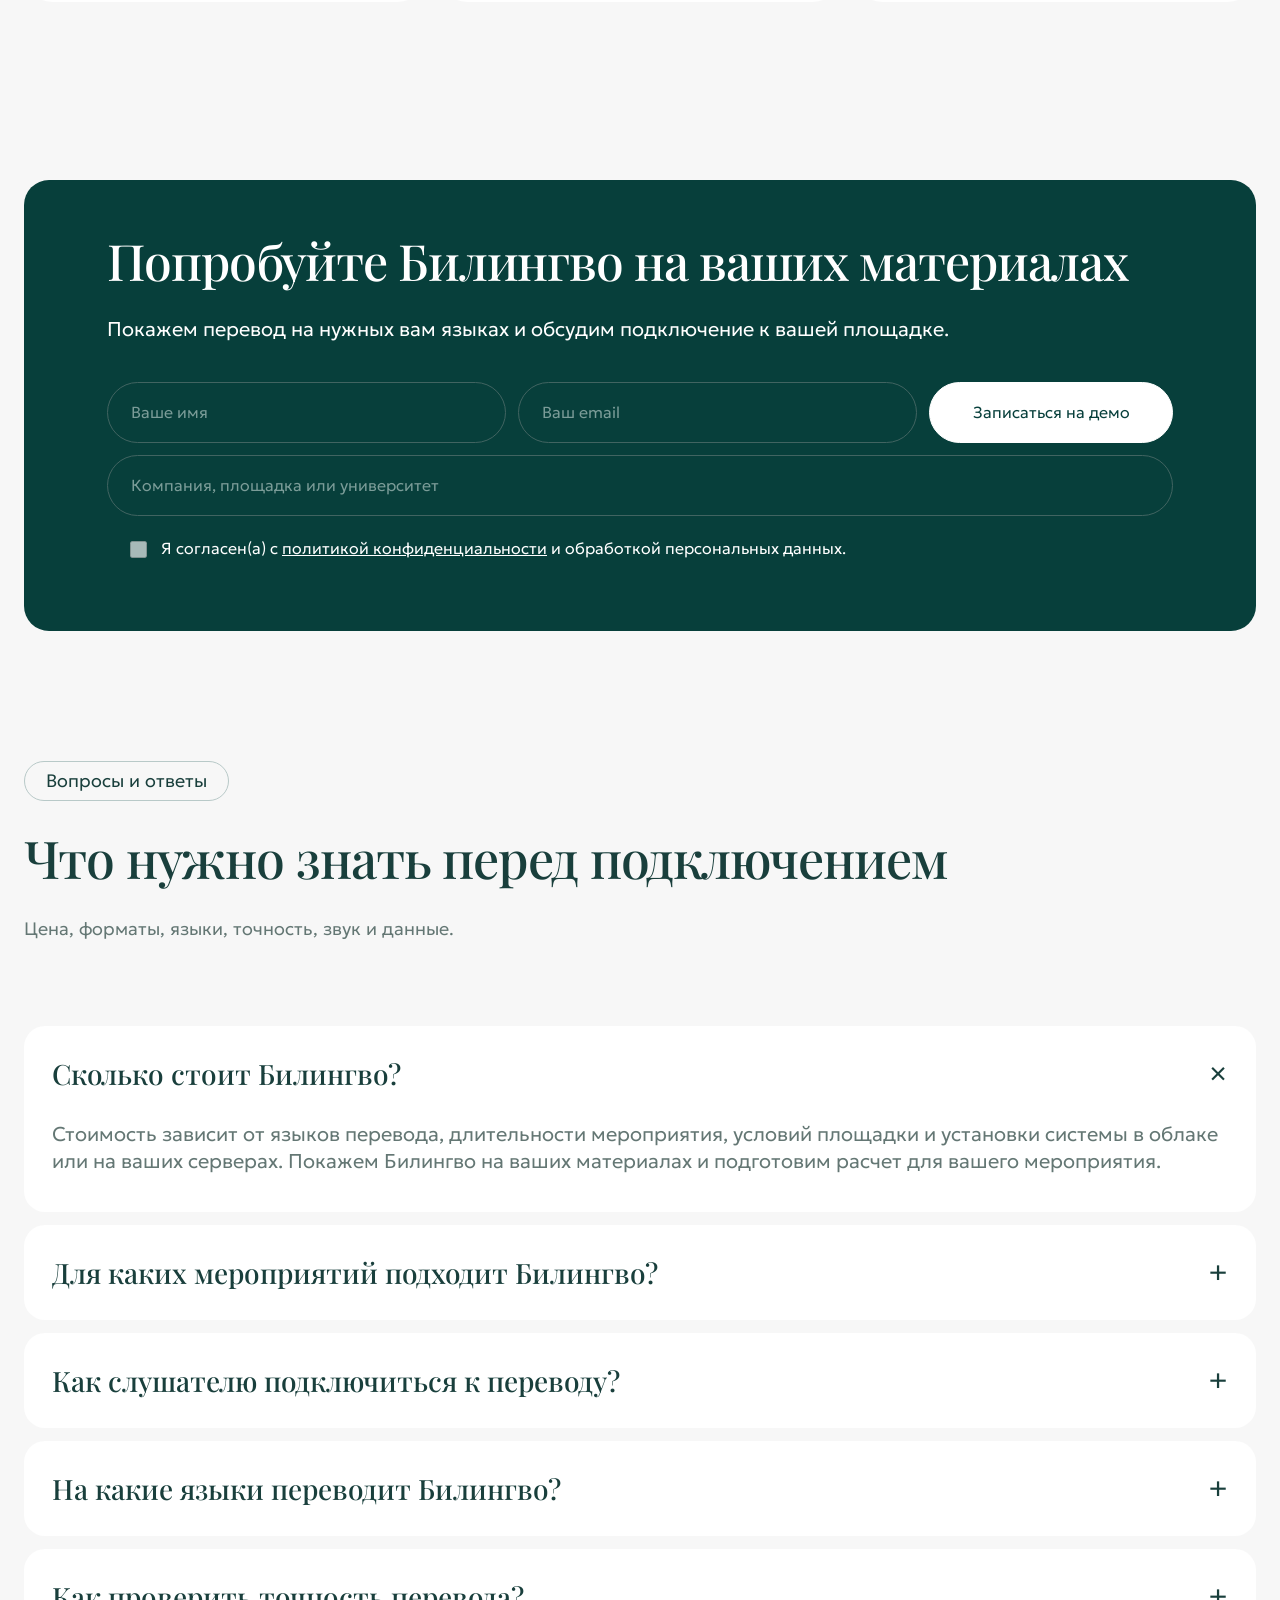
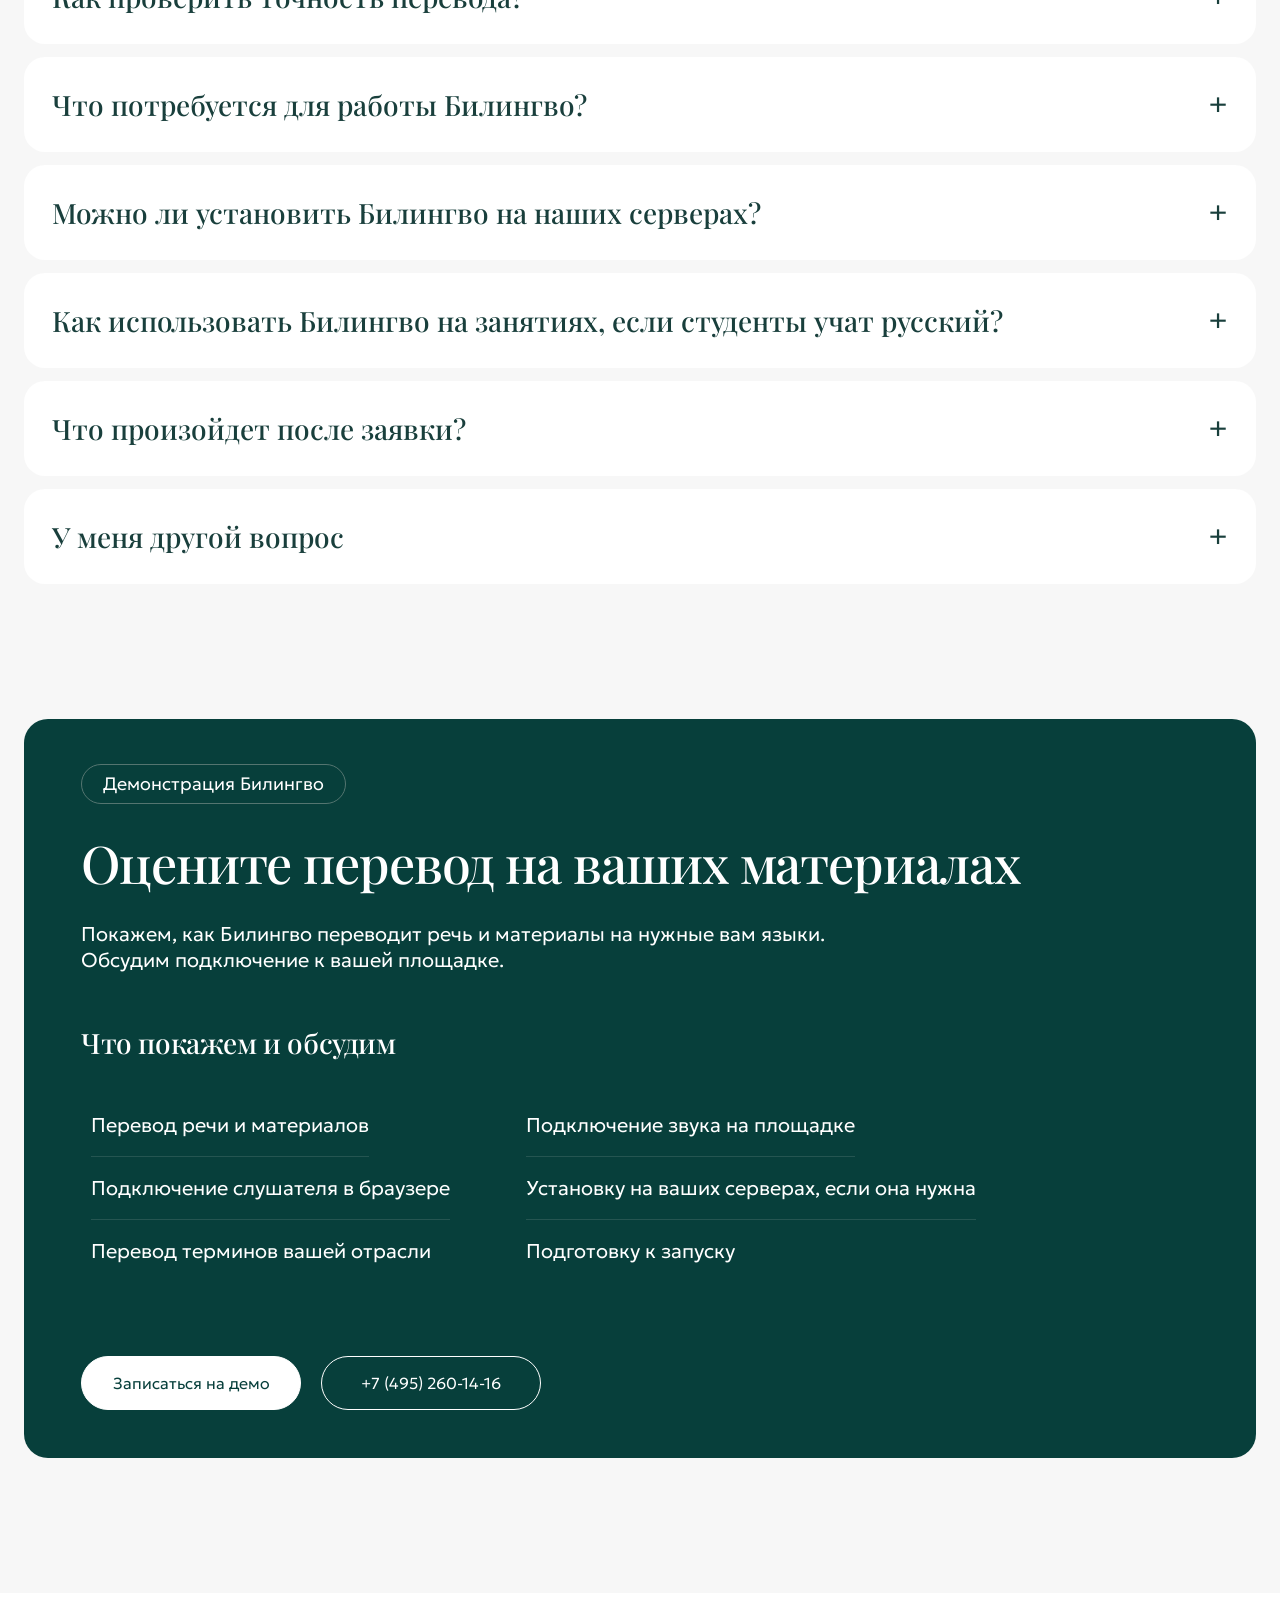
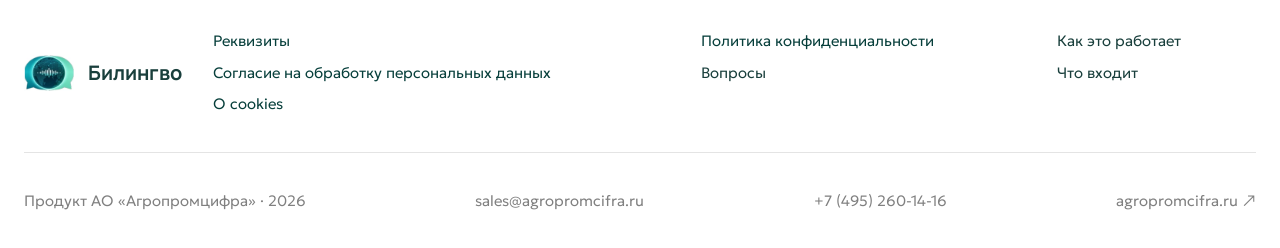
==== commit 8c8bbb53: "Add small flags after language names" ====
--- a/index.html
+++ b/index.html
@@ -9,14 +9,14 @@
 <meta content="Билингво: перевод речи, субтитров и материалов выступления на языке каждого участника." name="description"/>
 <meta content="#073f3b" name="theme-color"/>
 <link href="assets/logo.webp" rel="icon" type="image/webp"/>
-<link crossorigin="anonymous" href="assets/fonts.css?v=2026-09-11-cookie-reference-v1" integrity="sha384-Shr+6zV4I/X7ZRoTJwyJCp5PmkZXHh3zrxxQofL8cAatyz93Pf4d3wcshjDnfJzW" rel="stylesheet"/>
-<link crossorigin="anonymous" href="styles.css?v=2026-09-11-cookie-reference-v1" integrity="sha384-S+4EyW0B7pUCn56FViUmf2hhkNbdC+BVC/oU85SRf6cdbN73cJgkUiOp3xp1yOtV" rel="stylesheet"/>
-<link crossorigin="anonymous" href="motion.css?v=2026-09-11-cookie-reference-v1" integrity="sha384-NyGtjfrL2/djYt1asHNI+Q/v8H9DWDXnhbVFN7FGSV/fIm3lE656UqUOF050RNNo" rel="stylesheet"/><script crossorigin="anonymous" defer="" integrity="sha384-7Og5j1ZBu30yR1zvlSvo0RHHPeP0V8BJM6j8iIJlovbi8ayjhIpkSH0dMSh9gYWT" referrerpolicy="no-referrer" src="security.js?v=2026-09-11-cookie-reference-v1"></script><script crossorigin="anonymous" defer="" integrity="sha384-cna8eqZHERk+VydvujpEdJJHIGr+KmzN9LigSlbaIvq/ffoha2H9BSulWECRF+lw" referrerpolicy="no-referrer" src="i18n.js?v=2026-09-11-cookie-reference-v1"></script><script crossorigin="anonymous" defer="" integrity="sha384-IgAdzp7CgZd8GDxGgWcymamPcLUT8FXqqMW1qDBHZJ/sv2RbGVRVrGbGPIfsjH2t" referrerpolicy="no-referrer" src="consent.js?v=2026-09-11-cookie-reference-v1"></script><script crossorigin="anonymous" defer="" integrity="sha384-Js6W7zWQgFh0ufFKT+2sYvsSpcd8spXBeWmbNIgFKS/QII7DenqgCBNoAMsZzSl2" referrerpolicy="no-referrer" src="tilda-forms.js?v=2026-09-11-cookie-reference-v1"></script><script crossorigin="anonymous" defer="" integrity="sha384-mMhJAfVj1dclIjwek998X0JOtDFrp322T+wfqE/ejx3QfYXRLZjGOgTqXOq5GWIn" referrerpolicy="no-referrer" src="app.js?v=2026-09-11-cookie-reference-v1"></script><script crossorigin="anonymous" defer="" integrity="sha384-1Cd2Q0YYJ7SHmFIunaSk3DFE5BjGDtaFq0eo0RdjfhXwwdAVYMTlFsrRsh/TLv7E" referrerpolicy="no-referrer" src="globe.js?v=2026-09-11-cookie-reference-v1"></script></head>
+<link crossorigin="anonymous" href="assets/fonts.css?v=2026-09-11-cookie-flags-v1" integrity="sha384-Shr+6zV4I/X7ZRoTJwyJCp5PmkZXHh3zrxxQofL8cAatyz93Pf4d3wcshjDnfJzW" rel="stylesheet"/>
+<link crossorigin="anonymous" href="styles.css?v=2026-09-11-cookie-flags-v1" integrity="sha384-S+4EyW0B7pUCn56FViUmf2hhkNbdC+BVC/oU85SRf6cdbN73cJgkUiOp3xp1yOtV" rel="stylesheet"/>
+<link crossorigin="anonymous" href="motion.css?v=2026-09-11-cookie-flags-v1" integrity="sha384-SfLlEfYAHXgudeVEJkGn2lpNAfubXJgJGTIYQG2OJO8SAHa7d6QpeZHRx29kYk3l" rel="stylesheet"/><script crossorigin="anonymous" defer="" integrity="sha384-7Og5j1ZBu30yR1zvlSvo0RHHPeP0V8BJM6j8iIJlovbi8ayjhIpkSH0dMSh9gYWT" referrerpolicy="no-referrer" src="security.js?v=2026-09-11-cookie-flags-v1"></script><script crossorigin="anonymous" defer="" integrity="sha384-UsBkhbQlFTMvVaG3a/2lQ+DawgTWKwKeHAhMQhfdKdxpoGGh96dVyNtmGJWhikpR" referrerpolicy="no-referrer" src="i18n.js?v=2026-09-11-cookie-flags-v1"></script><script crossorigin="anonymous" defer="" integrity="sha384-IgAdzp7CgZd8GDxGgWcymamPcLUT8FXqqMW1qDBHZJ/sv2RbGVRVrGbGPIfsjH2t" referrerpolicy="no-referrer" src="consent.js?v=2026-09-11-cookie-flags-v1"></script><script crossorigin="anonymous" defer="" integrity="sha384-Js6W7zWQgFh0ufFKT+2sYvsSpcd8spXBeWmbNIgFKS/QII7DenqgCBNoAMsZzSl2" referrerpolicy="no-referrer" src="tilda-forms.js?v=2026-09-11-cookie-flags-v1"></script><script crossorigin="anonymous" defer="" integrity="sha384-mMhJAfVj1dclIjwek998X0JOtDFrp322T+wfqE/ejx3QfYXRLZjGOgTqXOq5GWIn" referrerpolicy="no-referrer" src="app.js?v=2026-09-11-cookie-flags-v1"></script><script crossorigin="anonymous" defer="" integrity="sha384-1Cd2Q0YYJ7SHmFIunaSk3DFE5BjGDtaFq0eo0RdjfhXwwdAVYMTlFsrRsh/TLv7E" referrerpolicy="no-referrer" src="globe.js?v=2026-09-11-cookie-flags-v1"></script></head>
 <body><div data-asset-base="./assets/" id="bilingvo-site" translate="no"><aside aria-label="Уведомление о cookie" class="cookie-notice" hidden="" id="bilingvo-cookies" role="region"><p>Мы используем cookies для быстрой и удобной работы сайта.<br/>Продолжая пользоваться сайтом, вы принимаете <a data-cookie-policy-placeholder="" href="#privacy-policy">условия обработки персональных данных.</a></p><button class="button" data-cookie-ok="" type="button">ОК</button></aside>
 <header class="site-header wrap">
 <a aria-label="Билингво, начало страницы" class="brand" href="#"><img alt="" height="47" src="assets/logo.webp" width="65"/><strong>Билингво</strong></a>
 <nav aria-label="Основная навигация"><a href="#bl-how">Как это работает</a><a href="#bl-features">Что входит</a><a href="#bl-materials">Материалы</a><a href="#bl-faq">Вопросы</a></nav>
-<div class="header-actions"><div class="site-language"><button aria-controls="bl-site-languages" aria-expanded="false" aria-haspopup="menu" class="language-button outline" type="button"><img alt="" class="globe" height="26" src="assets/icon-language.webp" width="25"/><span data-site-language-name="">Русский</span><span aria-hidden="true">⌄</span></button><div class="site-language-menu" hidden="" id="bl-site-languages" role="menu"><button aria-checked="true" data-site-language="ru" dir="ltr" lang="ru" role="menuitemradio" type="button">Русский</button><button aria-checked="false" data-site-language="en" dir="ltr" lang="en" role="menuitemradio" type="button">English</button><button aria-checked="false" data-site-language="fr" dir="ltr" lang="fr" role="menuitemradio" type="button">Français</button><button aria-checked="false" data-site-language="es" dir="ltr" lang="es" role="menuitemradio" type="button">Español</button><button aria-checked="false" data-site-language="zh" dir="ltr" lang="zh" role="menuitemradio" type="button">中文</button><button aria-checked="false" data-site-language="ar" dir="rtl" lang="ar" role="menuitemradio" type="button">العربية</button></div></div><a class="button" data-open="project" href="#bilingvo-project">Показать демо</a></div>
+<div class="header-actions"><div class="site-language"><button aria-controls="bl-site-languages" aria-expanded="false" aria-haspopup="menu" class="language-button outline" type="button"><img alt="" class="globe" height="26" src="assets/icon-language.webp" width="25"/><span data-site-language-name="">Русский</span><img alt="" aria-hidden="true" class="site-language-flag" data-site-language-flag="" height="14" src="assets/flags/ru.svg" width="22"/><span aria-hidden="true">⌄</span></button><div class="site-language-menu" hidden="" id="bl-site-languages" role="menu"><button aria-checked="true" data-site-language="ru" dir="ltr" lang="ru" role="menuitemradio" type="button">Русский<img alt="" aria-hidden="true" class="site-language-flag" height="14" src="assets/flags/ru.svg" width="22"/></button><button aria-checked="false" data-site-language="en" dir="ltr" lang="en" role="menuitemradio" type="button">English<img alt="" aria-hidden="true" class="site-language-flag" height="14" src="assets/flags/en.svg" width="22"/></button><button aria-checked="false" data-site-language="fr" dir="ltr" lang="fr" role="menuitemradio" type="button">Français<img alt="" aria-hidden="true" class="site-language-flag" height="14" src="assets/flags/fr.svg" width="22"/></button><button aria-checked="false" data-site-language="es" dir="ltr" lang="es" role="menuitemradio" type="button">Español<img alt="" aria-hidden="true" class="site-language-flag" height="14" src="assets/flags/es.svg" width="22"/></button><button aria-checked="false" data-site-language="zh" dir="ltr" lang="zh" role="menuitemradio" type="button">中文<img alt="" aria-hidden="true" class="site-language-flag" height="14" src="assets/flags/zh.svg" width="22"/></button><button aria-checked="false" data-site-language="ar" dir="rtl" lang="ar" role="menuitemradio" type="button">العربية<img alt="" aria-hidden="true" class="site-language-flag" height="14" src="assets/flags/ar.svg" width="22"/></button></div></div><a class="button" data-open="project" href="#bilingvo-project">Показать демо</a></div>
 </header>
 <main>
 <section aria-labelledby="bl-hero-title" class="hero wrap" data-section="hero">
--- a/motion.css
+++ b/motion.css
@@ -363,4 +363,7 @@
  #bilingvo-site .cookie-notice p{font-size:14px;line-height:1.5}
  #bilingvo-site .cookie-notice>.button{flex-basis:56px;min-height:56px;padding:10px;border-radius:16px;font-size:17px}
 }
+#bilingvo-site .site-language .site-language-menu button{display:flex;align-items:center;gap:10px;justify-content:flex-start}
+#bilingvo-site .site-language-flag{display:inline-block;width:22px;height:14px;object-fit:cover;flex:0 0 22px;border-radius:2px;box-shadow:0 0 0 1px #143b3920}
+@media(max-width:600px){#bilingvo-site .language-button .site-language-flag{width:18px;height:12px;flex-basis:18px}}
 
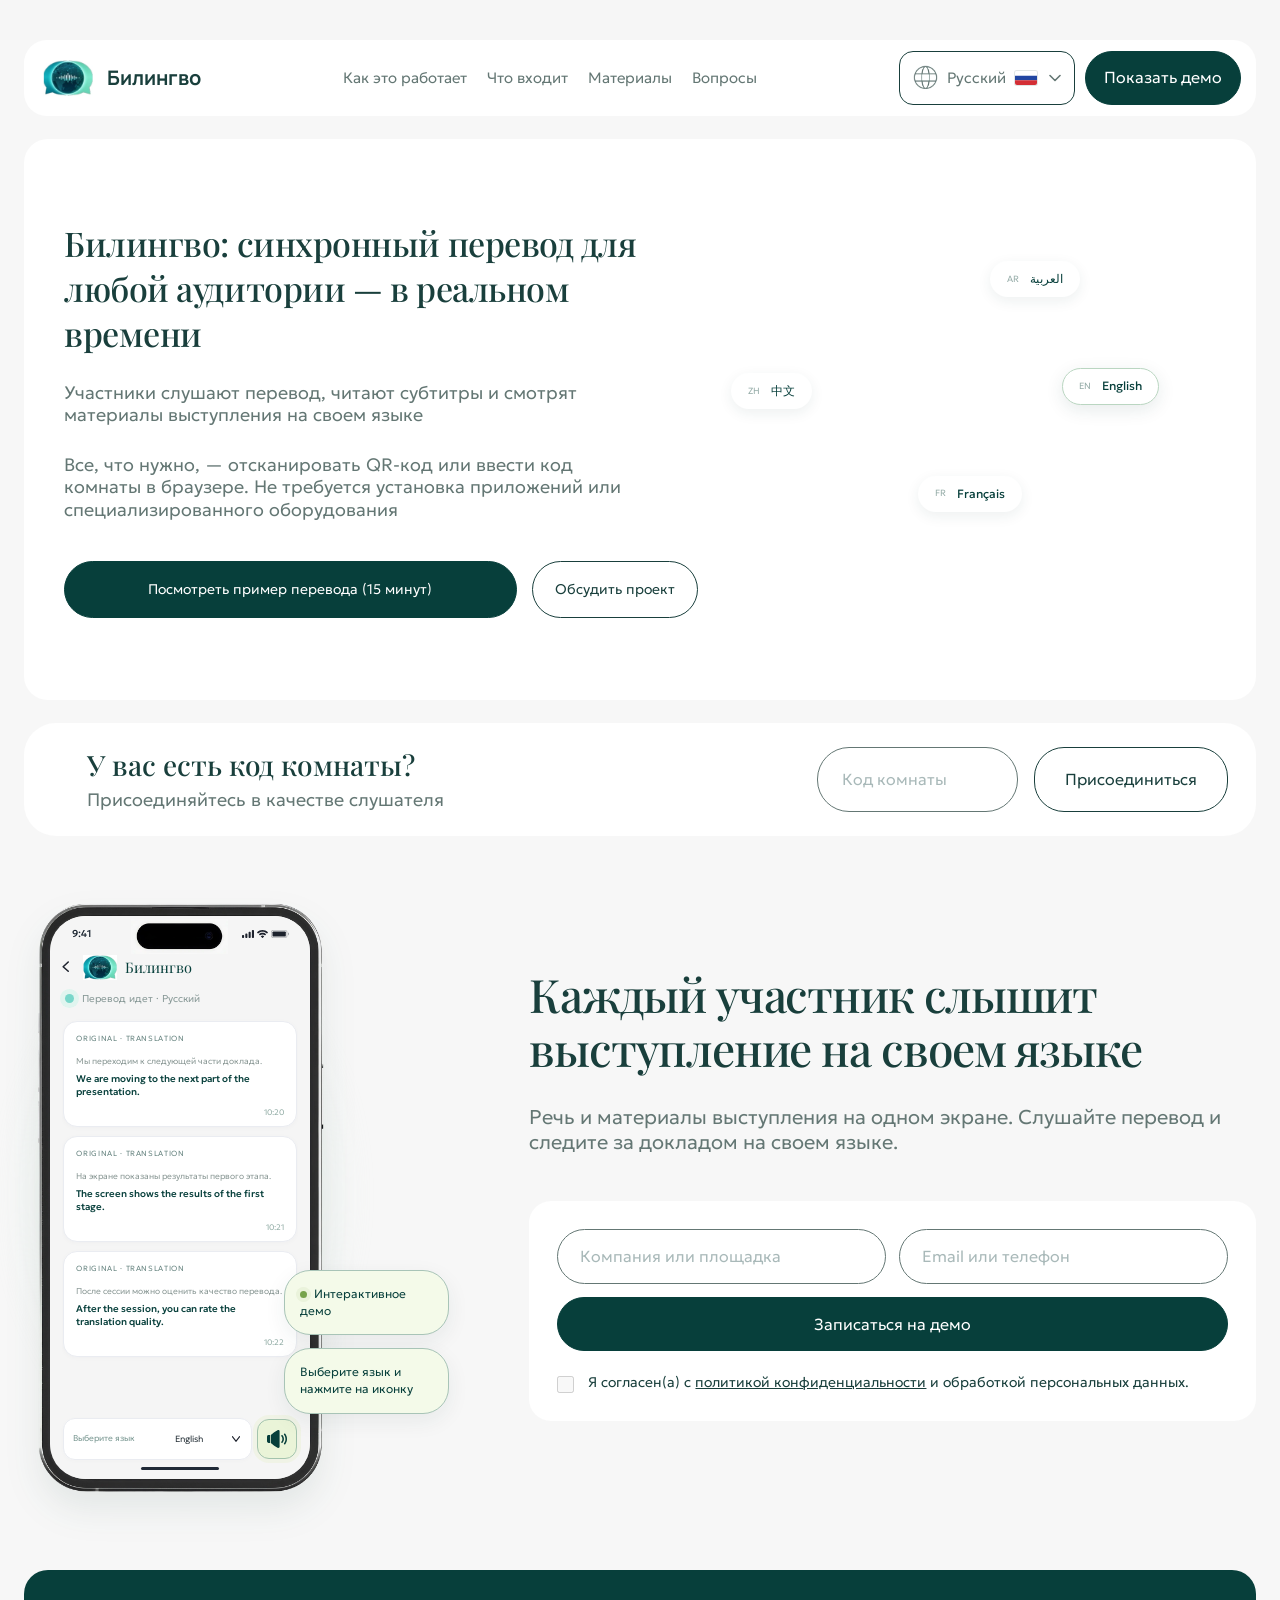
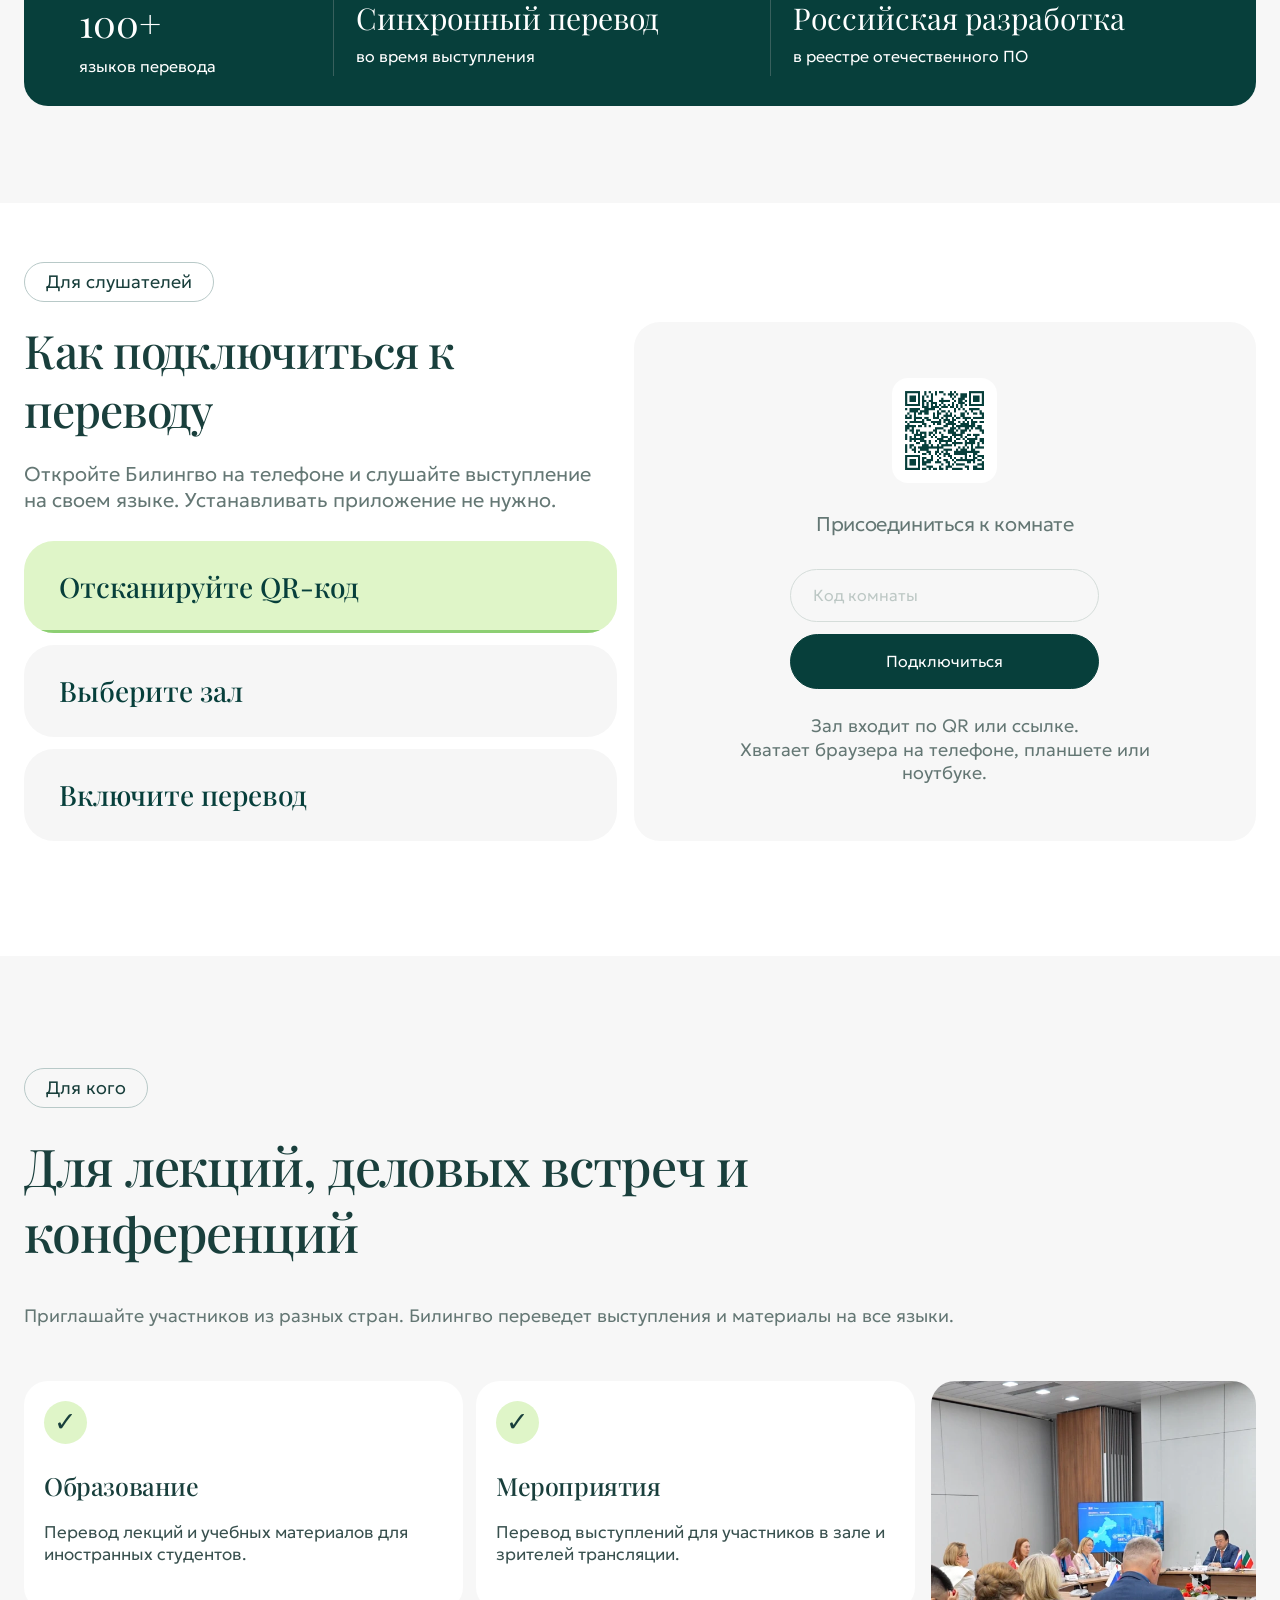
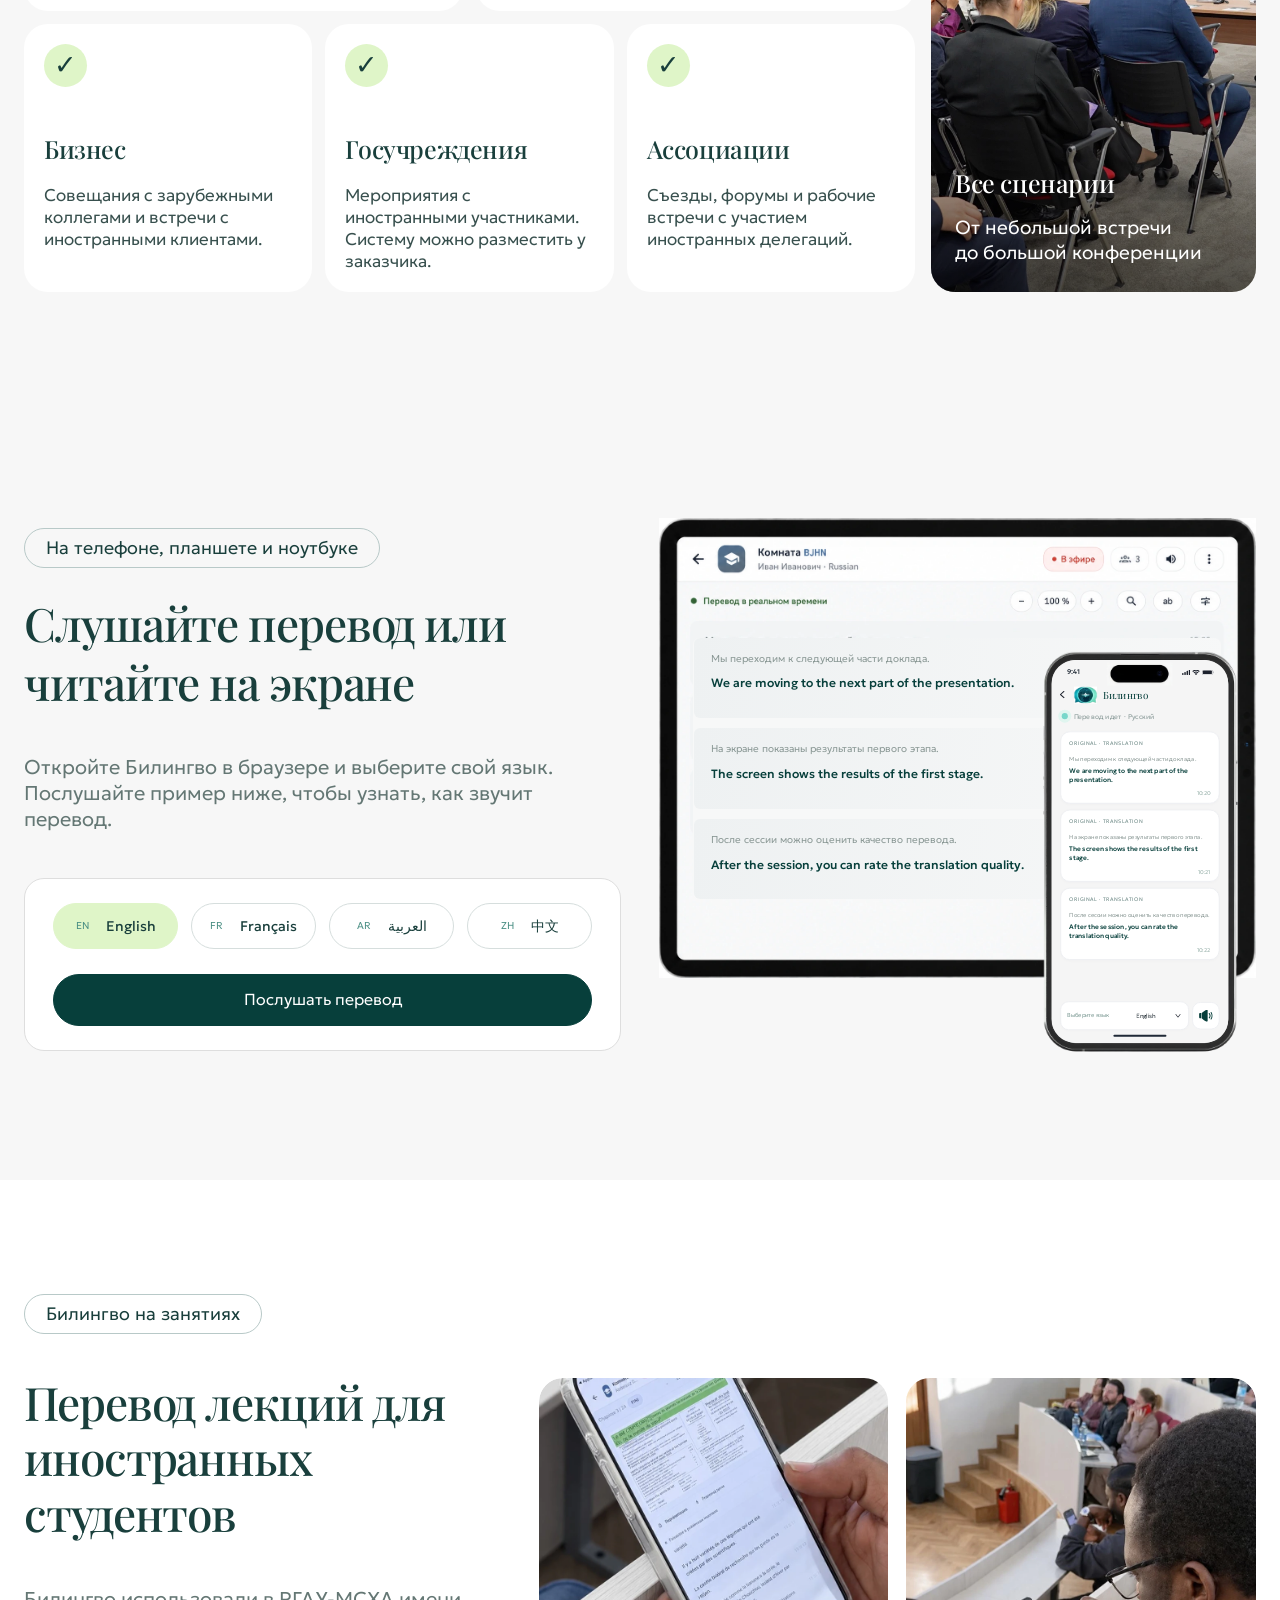
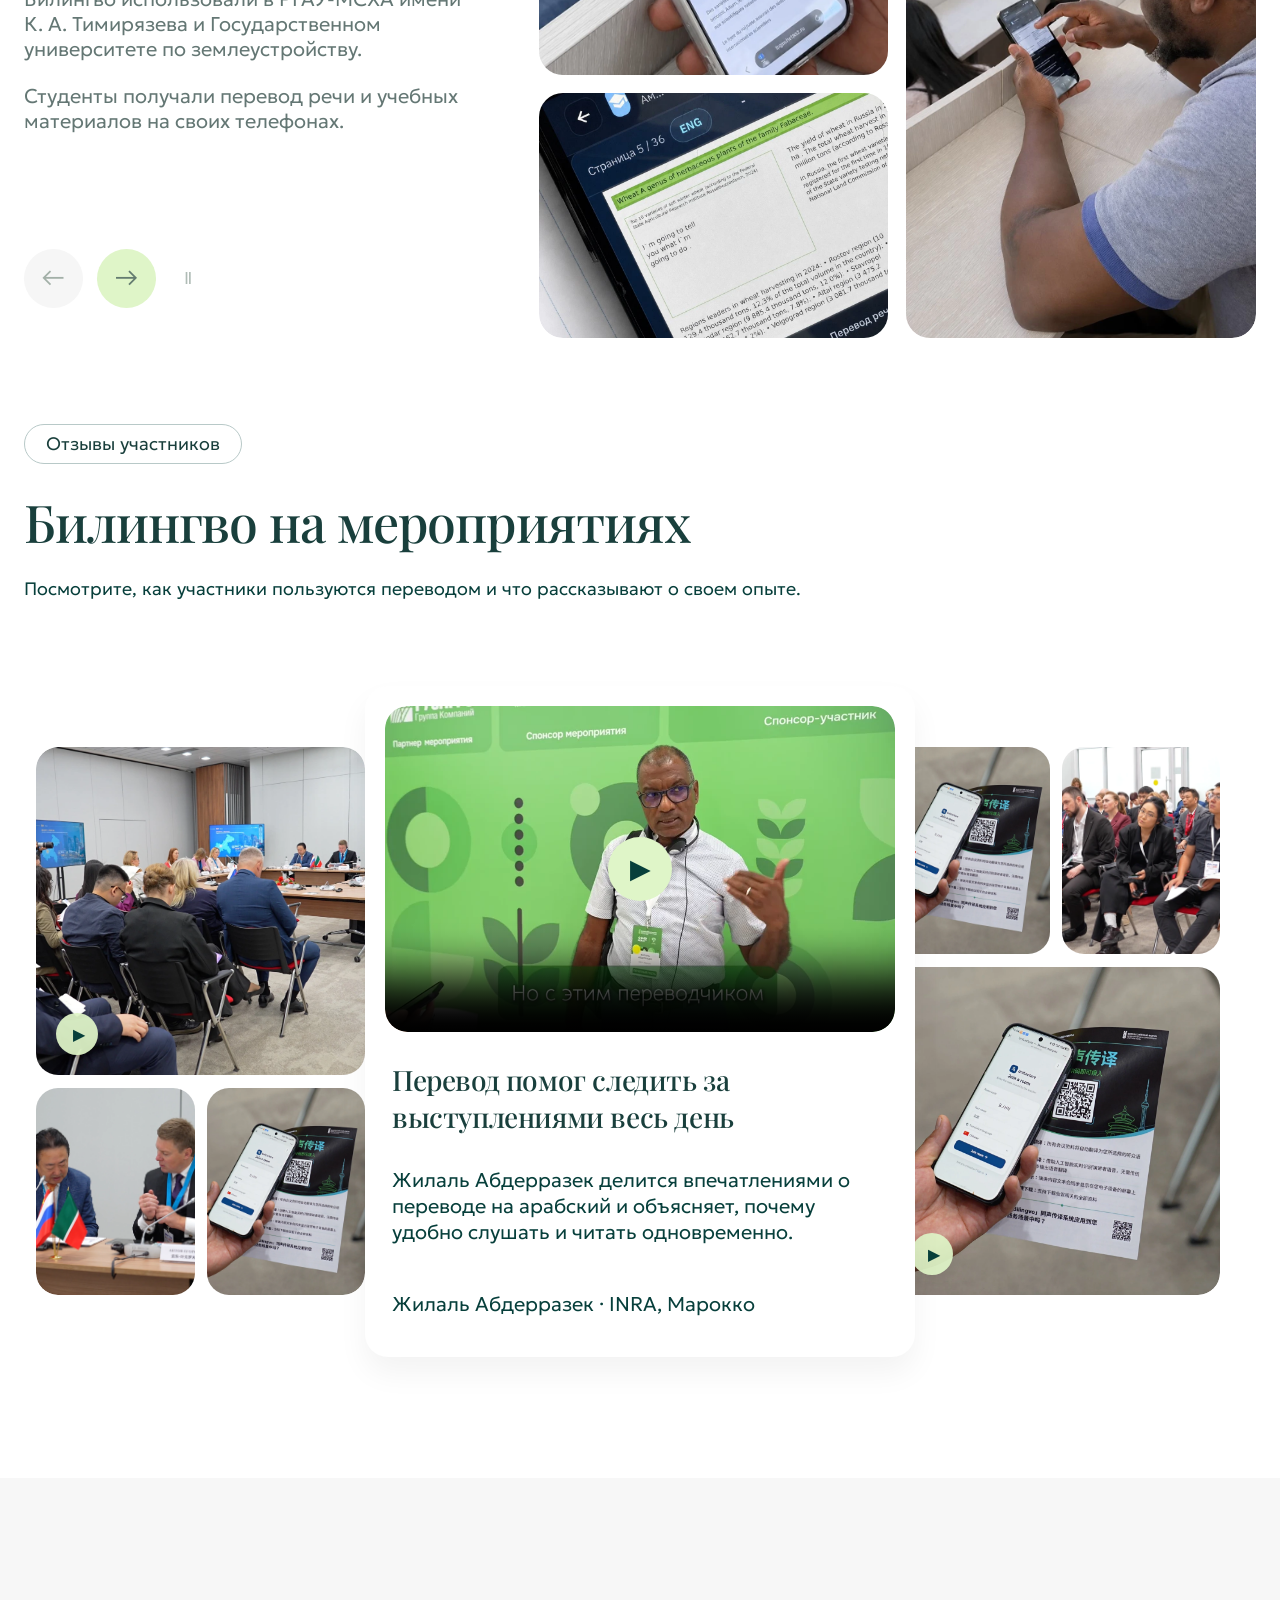
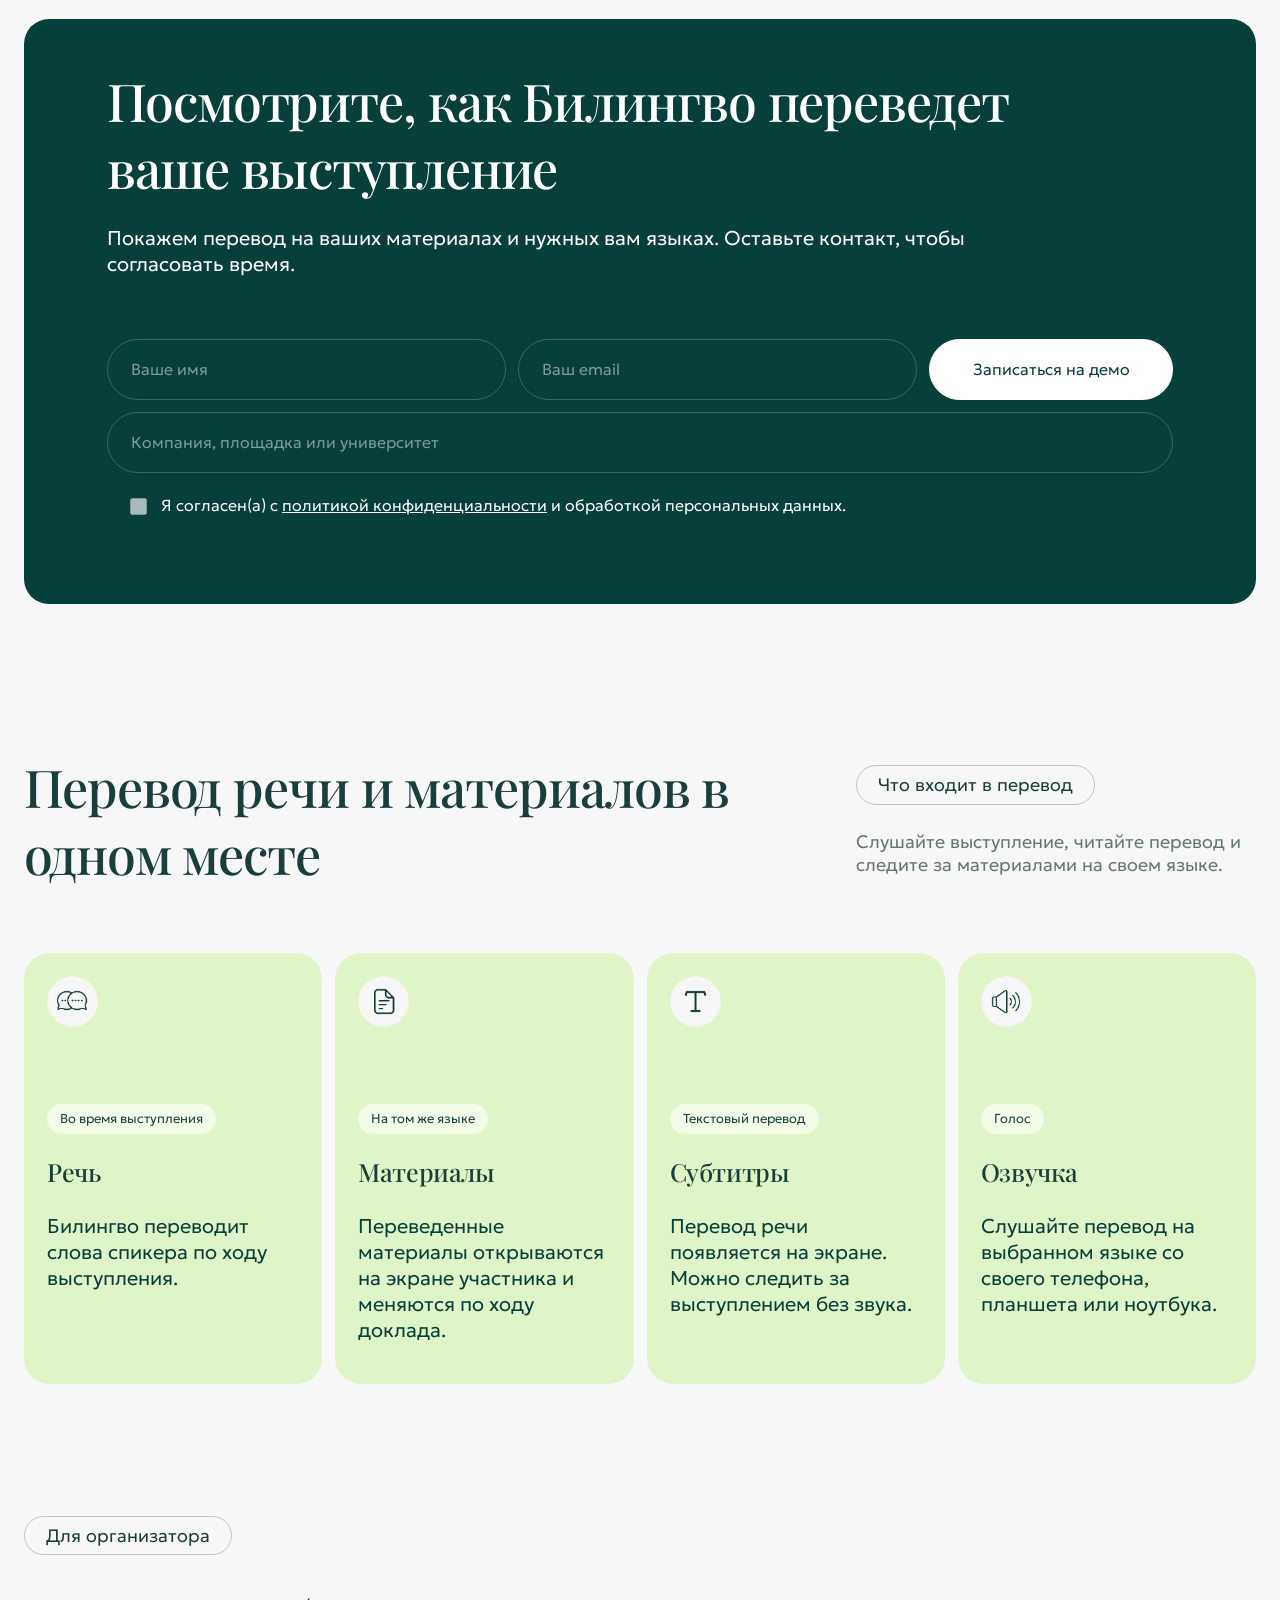
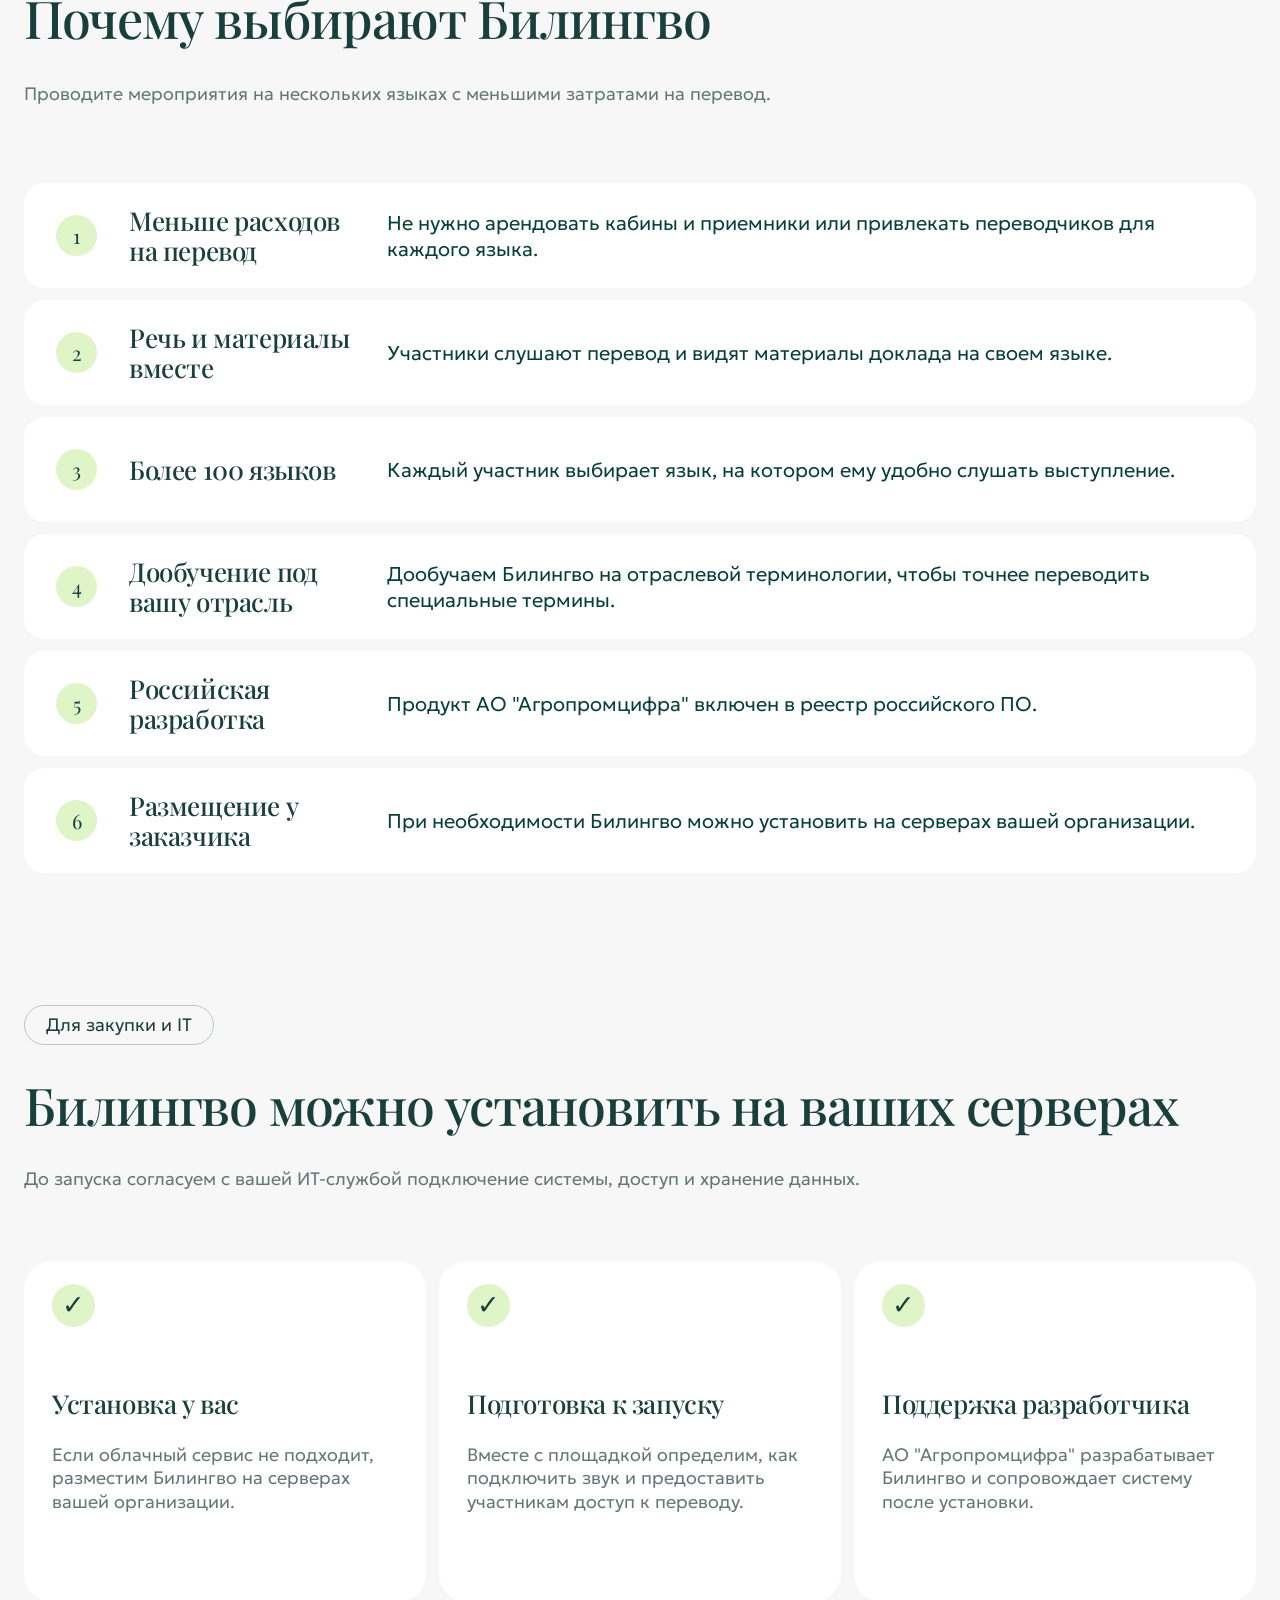
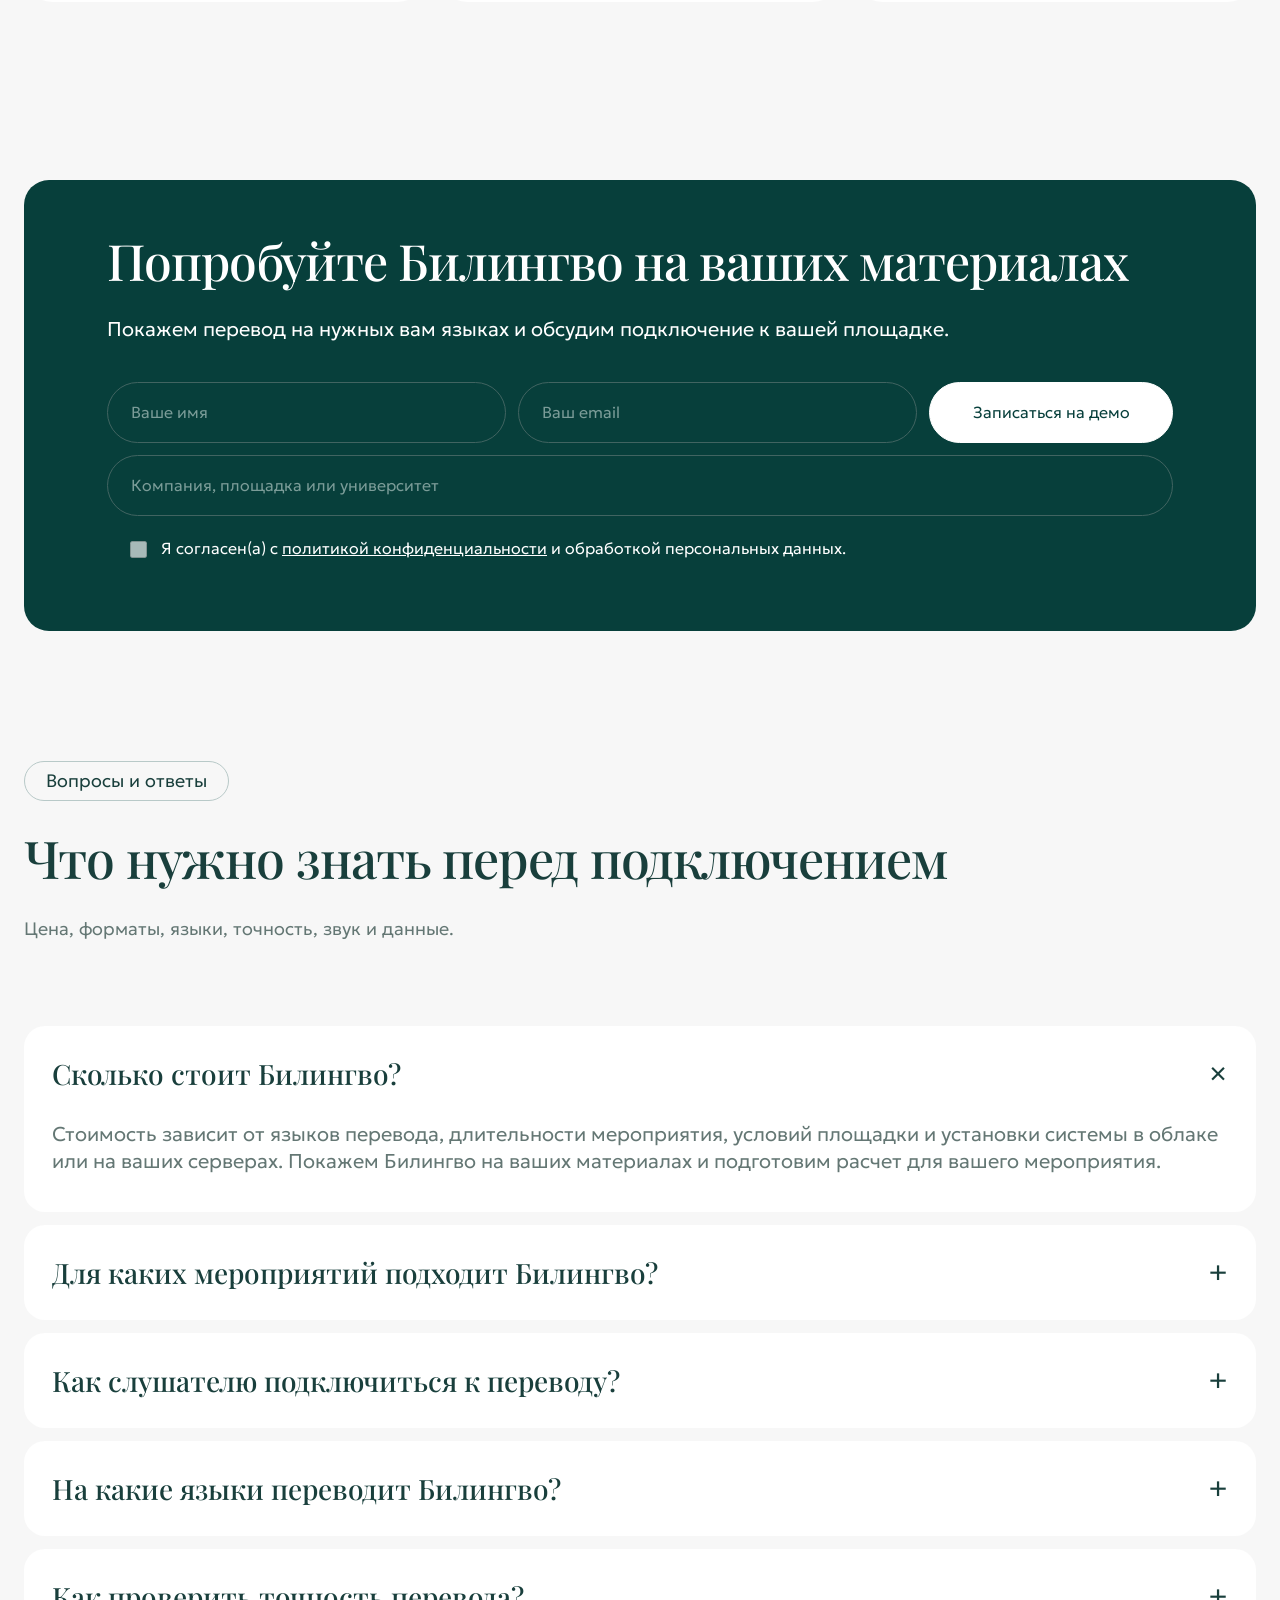
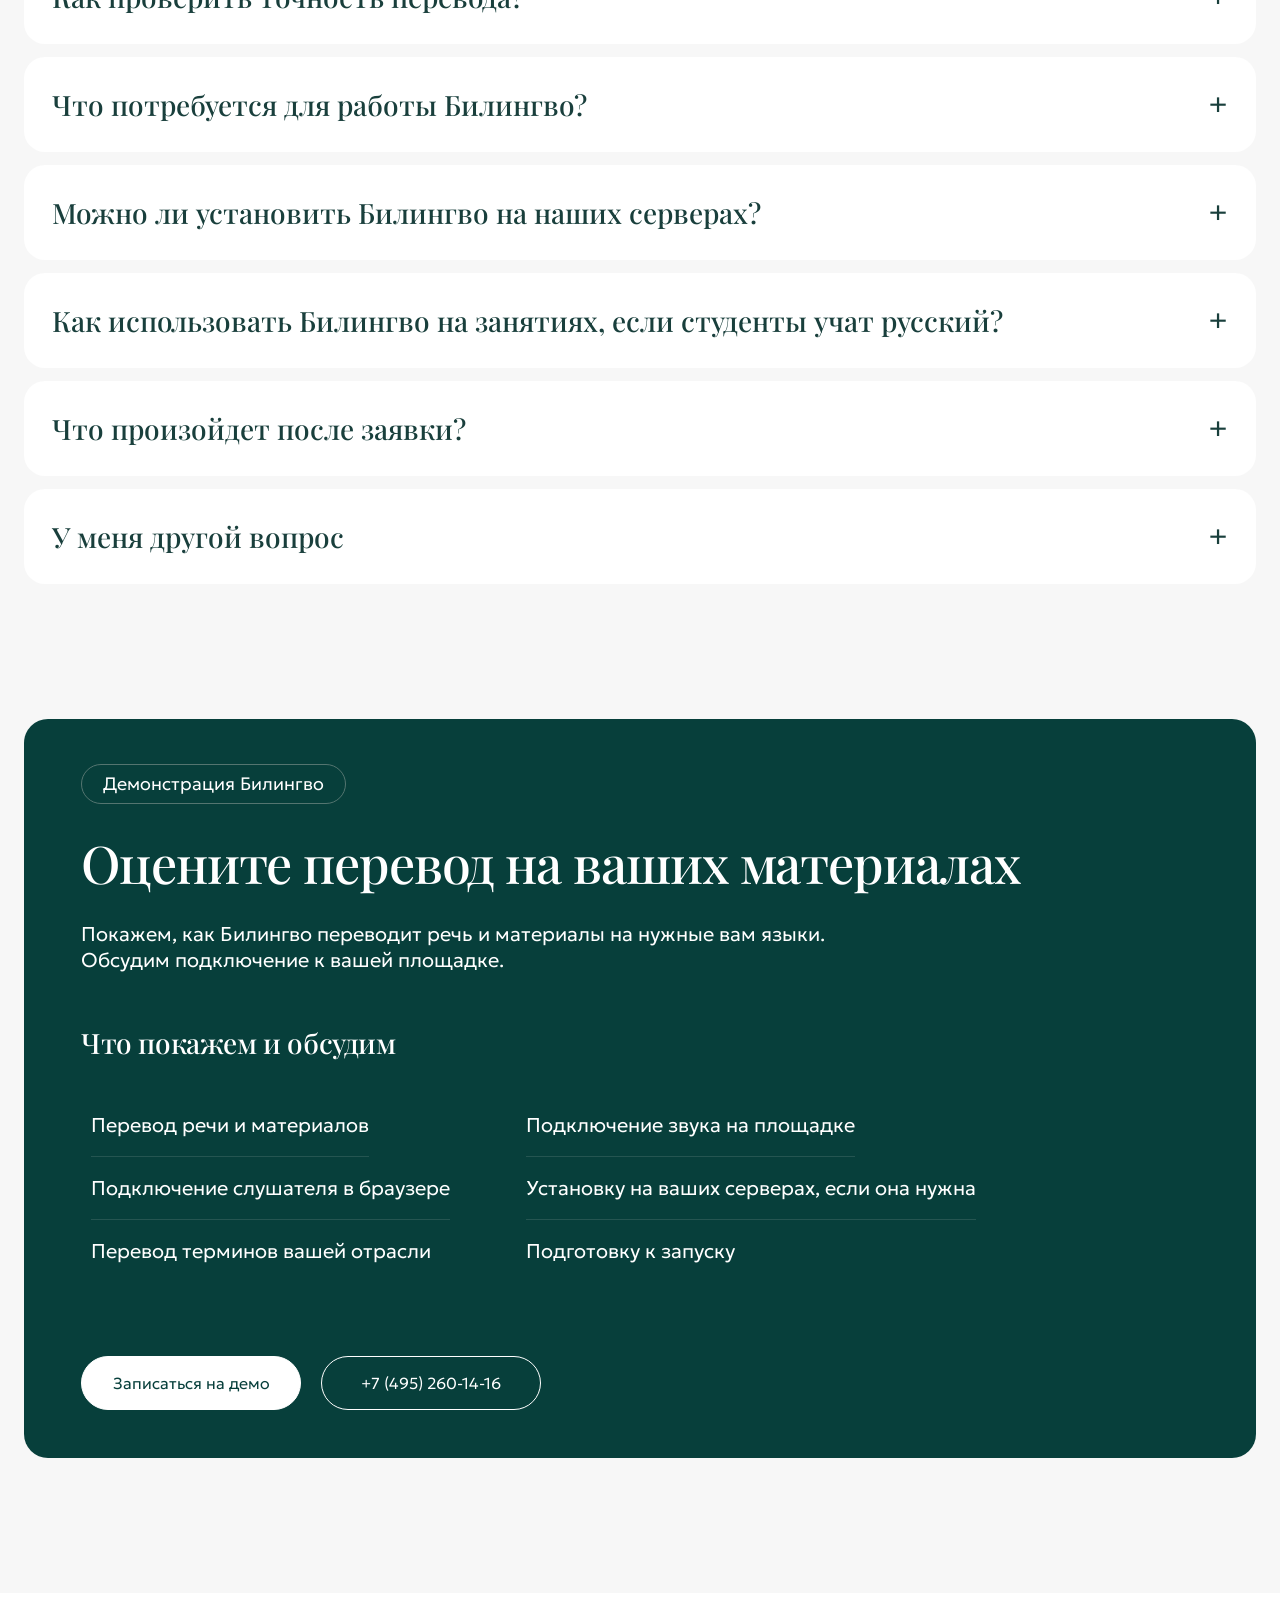
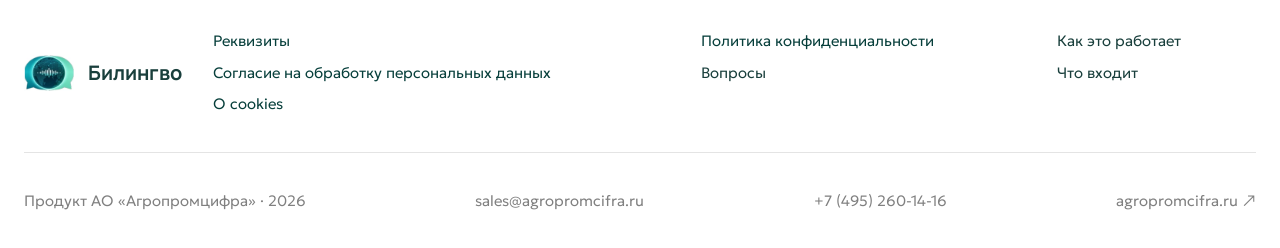
==== commit d6bacb03: "Align Arabic language option and center dropdown chevron" ====
--- a/index.html
+++ b/index.html
@@ -9,14 +9,14 @@
 <meta content="Билингво: перевод речи, субтитров и материалов выступления на языке каждого участника." name="description"/>
 <meta content="#073f3b" name="theme-color"/>
 <link href="assets/logo.webp" rel="icon" type="image/webp"/>
-<link crossorigin="anonymous" href="assets/fonts.css?v=2026-09-11-cookie-flags-v1" integrity="sha384-Shr+6zV4I/X7ZRoTJwyJCp5PmkZXHh3zrxxQofL8cAatyz93Pf4d3wcshjDnfJzW" rel="stylesheet"/>
-<link crossorigin="anonymous" href="styles.css?v=2026-09-11-cookie-flags-v1" integrity="sha384-S+4EyW0B7pUCn56FViUmf2hhkNbdC+BVC/oU85SRf6cdbN73cJgkUiOp3xp1yOtV" rel="stylesheet"/>
-<link crossorigin="anonymous" href="motion.css?v=2026-09-11-cookie-flags-v1" integrity="sha384-SfLlEfYAHXgudeVEJkGn2lpNAfubXJgJGTIYQG2OJO8SAHa7d6QpeZHRx29kYk3l" rel="stylesheet"/><script crossorigin="anonymous" defer="" integrity="sha384-7Og5j1ZBu30yR1zvlSvo0RHHPeP0V8BJM6j8iIJlovbi8ayjhIpkSH0dMSh9gYWT" referrerpolicy="no-referrer" src="security.js?v=2026-09-11-cookie-flags-v1"></script><script crossorigin="anonymous" defer="" integrity="sha384-UsBkhbQlFTMvVaG3a/2lQ+DawgTWKwKeHAhMQhfdKdxpoGGh96dVyNtmGJWhikpR" referrerpolicy="no-referrer" src="i18n.js?v=2026-09-11-cookie-flags-v1"></script><script crossorigin="anonymous" defer="" integrity="sha384-IgAdzp7CgZd8GDxGgWcymamPcLUT8FXqqMW1qDBHZJ/sv2RbGVRVrGbGPIfsjH2t" referrerpolicy="no-referrer" src="consent.js?v=2026-09-11-cookie-flags-v1"></script><script crossorigin="anonymous" defer="" integrity="sha384-Js6W7zWQgFh0ufFKT+2sYvsSpcd8spXBeWmbNIgFKS/QII7DenqgCBNoAMsZzSl2" referrerpolicy="no-referrer" src="tilda-forms.js?v=2026-09-11-cookie-flags-v1"></script><script crossorigin="anonymous" defer="" integrity="sha384-mMhJAfVj1dclIjwek998X0JOtDFrp322T+wfqE/ejx3QfYXRLZjGOgTqXOq5GWIn" referrerpolicy="no-referrer" src="app.js?v=2026-09-11-cookie-flags-v1"></script><script crossorigin="anonymous" defer="" integrity="sha384-1Cd2Q0YYJ7SHmFIunaSk3DFE5BjGDtaFq0eo0RdjfhXwwdAVYMTlFsrRsh/TLv7E" referrerpolicy="no-referrer" src="globe.js?v=2026-09-11-cookie-flags-v1"></script></head>
+<link crossorigin="anonymous" href="assets/fonts.css?v=2026-09-11-language-menu-v1" integrity="sha384-Shr+6zV4I/X7ZRoTJwyJCp5PmkZXHh3zrxxQofL8cAatyz93Pf4d3wcshjDnfJzW" rel="stylesheet"/>
+<link crossorigin="anonymous" href="styles.css?v=2026-09-11-language-menu-v1" integrity="sha384-S+4EyW0B7pUCn56FViUmf2hhkNbdC+BVC/oU85SRf6cdbN73cJgkUiOp3xp1yOtV" rel="stylesheet"/>
+<link crossorigin="anonymous" href="motion.css?v=2026-09-11-language-menu-v1" integrity="sha384-RdgbXUhw9JuF3zazafMhbTKFyXUUM+0jLS+Xf0XM5GcYfVJrmY/81aBhh6XtQ45P" rel="stylesheet"/><script crossorigin="anonymous" defer="" integrity="sha384-7Og5j1ZBu30yR1zvlSvo0RHHPeP0V8BJM6j8iIJlovbi8ayjhIpkSH0dMSh9gYWT" referrerpolicy="no-referrer" src="security.js?v=2026-09-11-language-menu-v1"></script><script crossorigin="anonymous" defer="" integrity="sha384-UsBkhbQlFTMvVaG3a/2lQ+DawgTWKwKeHAhMQhfdKdxpoGGh96dVyNtmGJWhikpR" referrerpolicy="no-referrer" src="i18n.js?v=2026-09-11-language-menu-v1"></script><script crossorigin="anonymous" defer="" integrity="sha384-IgAdzp7CgZd8GDxGgWcymamPcLUT8FXqqMW1qDBHZJ/sv2RbGVRVrGbGPIfsjH2t" referrerpolicy="no-referrer" src="consent.js?v=2026-09-11-language-menu-v1"></script><script crossorigin="anonymous" defer="" integrity="sha384-Js6W7zWQgFh0ufFKT+2sYvsSpcd8spXBeWmbNIgFKS/QII7DenqgCBNoAMsZzSl2" referrerpolicy="no-referrer" src="tilda-forms.js?v=2026-09-11-language-menu-v1"></script><script crossorigin="anonymous" defer="" integrity="sha384-mMhJAfVj1dclIjwek998X0JOtDFrp322T+wfqE/ejx3QfYXRLZjGOgTqXOq5GWIn" referrerpolicy="no-referrer" src="app.js?v=2026-09-11-language-menu-v1"></script><script crossorigin="anonymous" defer="" integrity="sha384-1Cd2Q0YYJ7SHmFIunaSk3DFE5BjGDtaFq0eo0RdjfhXwwdAVYMTlFsrRsh/TLv7E" referrerpolicy="no-referrer" src="globe.js?v=2026-09-11-language-menu-v1"></script></head>
 <body><div data-asset-base="./assets/" id="bilingvo-site" translate="no"><aside aria-label="Уведомление о cookie" class="cookie-notice" hidden="" id="bilingvo-cookies" role="region"><p>Мы используем cookies для быстрой и удобной работы сайта.<br/>Продолжая пользоваться сайтом, вы принимаете <a data-cookie-policy-placeholder="" href="#privacy-policy">условия обработки персональных данных.</a></p><button class="button" data-cookie-ok="" type="button">ОК</button></aside>
 <header class="site-header wrap">
 <a aria-label="Билингво, начало страницы" class="brand" href="#"><img alt="" height="47" src="assets/logo.webp" width="65"/><strong>Билингво</strong></a>
 <nav aria-label="Основная навигация"><a href="#bl-how">Как это работает</a><a href="#bl-features">Что входит</a><a href="#bl-materials">Материалы</a><a href="#bl-faq">Вопросы</a></nav>
-<div class="header-actions"><div class="site-language"><button aria-controls="bl-site-languages" aria-expanded="false" aria-haspopup="menu" class="language-button outline" type="button"><img alt="" class="globe" height="26" src="assets/icon-language.webp" width="25"/><span data-site-language-name="">Русский</span><img alt="" aria-hidden="true" class="site-language-flag" data-site-language-flag="" height="14" src="assets/flags/ru.svg" width="22"/><span aria-hidden="true">⌄</span></button><div class="site-language-menu" hidden="" id="bl-site-languages" role="menu"><button aria-checked="true" data-site-language="ru" dir="ltr" lang="ru" role="menuitemradio" type="button">Русский<img alt="" aria-hidden="true" class="site-language-flag" height="14" src="assets/flags/ru.svg" width="22"/></button><button aria-checked="false" data-site-language="en" dir="ltr" lang="en" role="menuitemradio" type="button">English<img alt="" aria-hidden="true" class="site-language-flag" height="14" src="assets/flags/en.svg" width="22"/></button><button aria-checked="false" data-site-language="fr" dir="ltr" lang="fr" role="menuitemradio" type="button">Français<img alt="" aria-hidden="true" class="site-language-flag" height="14" src="assets/flags/fr.svg" width="22"/></button><button aria-checked="false" data-site-language="es" dir="ltr" lang="es" role="menuitemradio" type="button">Español<img alt="" aria-hidden="true" class="site-language-flag" height="14" src="assets/flags/es.svg" width="22"/></button><button aria-checked="false" data-site-language="zh" dir="ltr" lang="zh" role="menuitemradio" type="button">中文<img alt="" aria-hidden="true" class="site-language-flag" height="14" src="assets/flags/zh.svg" width="22"/></button><button aria-checked="false" data-site-language="ar" dir="rtl" lang="ar" role="menuitemradio" type="button">العربية<img alt="" aria-hidden="true" class="site-language-flag" height="14" src="assets/flags/ar.svg" width="22"/></button></div></div><a class="button" data-open="project" href="#bilingvo-project">Показать демо</a></div>
+<div class="header-actions"><div class="site-language"><button aria-controls="bl-site-languages" aria-expanded="false" aria-haspopup="menu" class="language-button outline" type="button"><img alt="" class="globe" height="26" src="assets/icon-language.webp" width="25"/><span data-site-language-name="">Русский</span><img alt="" aria-hidden="true" class="site-language-flag" data-site-language-flag="" height="14" src="assets/flags/ru.svg" width="22"/><svg aria-hidden="true" class="language-chevron" focusable="false" height="8" viewbox="0 0 12 8" width="12"><path d="M1 1.5 6 6.5 11 1.5" fill="none" stroke="currentColor" stroke-linecap="round" stroke-linejoin="round" stroke-width="1.6"></path></svg></button><div class="site-language-menu" hidden="" id="bl-site-languages" role="menu"><button aria-checked="true" data-site-language="ru" dir="ltr" lang="ru" role="menuitemradio" type="button">Русский<img alt="" aria-hidden="true" class="site-language-flag" height="14" src="assets/flags/ru.svg" width="22"/></button><button aria-checked="false" data-site-language="en" dir="ltr" lang="en" role="menuitemradio" type="button">English<img alt="" aria-hidden="true" class="site-language-flag" height="14" src="assets/flags/en.svg" width="22"/></button><button aria-checked="false" data-site-language="fr" dir="ltr" lang="fr" role="menuitemradio" type="button">Français<img alt="" aria-hidden="true" class="site-language-flag" height="14" src="assets/flags/fr.svg" width="22"/></button><button aria-checked="false" data-site-language="es" dir="ltr" lang="es" role="menuitemradio" type="button">Español<img alt="" aria-hidden="true" class="site-language-flag" height="14" src="assets/flags/es.svg" width="22"/></button><button aria-checked="false" data-site-language="zh" dir="ltr" lang="zh" role="menuitemradio" type="button">中文<img alt="" aria-hidden="true" class="site-language-flag" height="14" src="assets/flags/zh.svg" width="22"/></button><button aria-checked="false" data-site-language="ar" dir="ltr" lang="ar" role="menuitemradio" type="button"><span dir="rtl">العربية</span><img alt="" aria-hidden="true" class="site-language-flag" height="14" src="assets/flags/ar.svg" width="22"/></button></div></div><a class="button" data-open="project" href="#bilingvo-project">Показать демо</a></div>
 </header>
 <main>
 <section aria-labelledby="bl-hero-title" class="hero wrap" data-section="hero">
--- a/motion.css
+++ b/motion.css
@@ -367,3 +367,8 @@
 #bilingvo-site .site-language-flag{display:inline-block;width:22px;height:14px;object-fit:cover;flex:0 0 22px;border-radius:2px;box-shadow:0 0 0 1px #143b3920}
 @media(max-width:600px){#bilingvo-site .language-button .site-language-flag{width:18px;height:12px;flex-basis:18px}}
 
+
+#bilingvo-site .site-language{direction:ltr}
+#bilingvo-site .site-language .site-language-menu button{direction:ltr;text-align:left;white-space:nowrap}
+#bilingvo-site .language-chevron{display:block;flex:0 0 12px;width:12px;height:8px;margin-inline-start:3px;align-self:center;transition:transform .16s ease}
+#bilingvo-site .language-button[aria-expanded="true"] .language-chevron{transform:rotate(180deg)}
